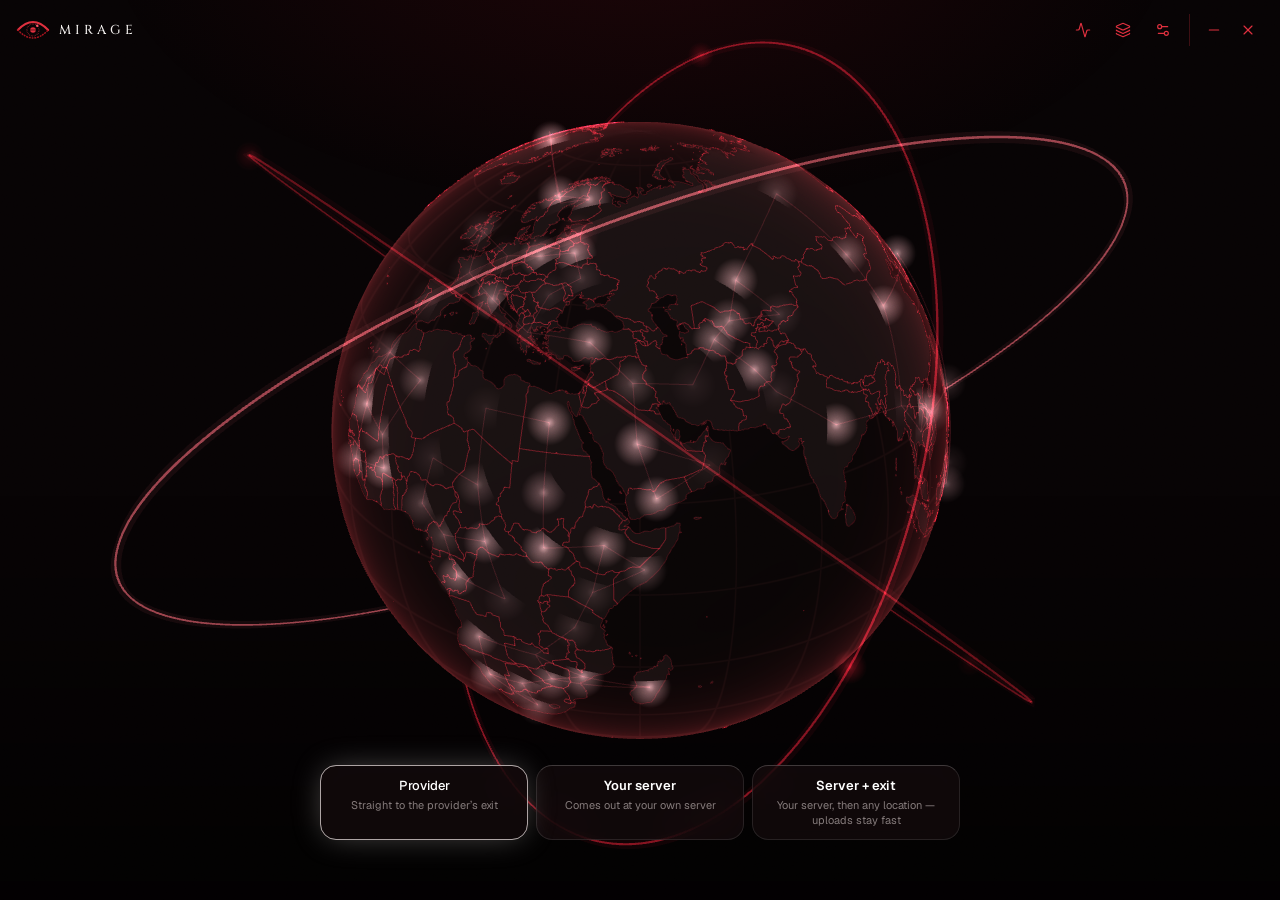
==== app/ui/index.html @ 3b84a016 "Configs: no adapter left behind across handoffs, kill switch let go from its own settings, whole sys" ====
<!doctype html>
<!-- data-boot is taken off once boot() knows whether this copy has seen
     the intro and has anything to connect with. Until then the main screen
     is not drawn: it used to be shown for a moment, Connect button and all,
     and then covered by the welcome - a flash of somewhere you had not got
     to yet. -->
<html lang="en" data-boot="wait">
<head>
<meta charset="utf-8">
<title>Mirage</title>
<link rel="stylesheet" href="app.css">
<link rel="stylesheet" href="midnight.css">
<link rel="stylesheet" href="intro.css">
<link rel="stylesheet" href="configs.css">
<script>
  // First thing on the page. A script error used to leave a window that
  // looked fine and did nothing, with no way to find out why - so errors are
  // collected before anything else can throw, and the automated check reads
  // them back.
  window.__errs = [];
  window.addEventListener('error', (e) => window.__errs.push(
    (e.message || 'error') + ' @ ' + (e.filename || '?') + ':' + (e.lineno || 0)));
  // With the top of the stack. "Cannot set properties of null" names
  // neither the property nor the line, and finding one of those by reading
  // the file took longer than the bug was worth; two frames names it.
  window.addEventListener('unhandledrejection', (e) => window.__errs.push(
    'unhandled rejection: ' + (e.reason && e.reason.message || e.reason)
    + ((e.reason && e.reason.stack || '').split(/\n/).slice(1, 3)
       .map((l) => ' | ' + l.trim()).join(''))));
</script>
</head>
<body>

<!-- Lucide, ISC, vendored. One sprite rather than thirty files: pywebview
     serves this over file://, where an external <use href="other.svg#id"> is
     blocked outright and every extra request is another chance to be the one
     that does not arrive. Licence beside this file. Stroke width, colour and
     size are all CSS's - the symbols carry currentColor and nothing else. -->
<svg xmlns="http://www.w3.org/2000/svg" style="display:none" aria-hidden="true">
  <!-- Mirage's star chart, behind the intro and the welcome: the astrolabe's
       circles, degree ring, tilted ecliptic and a few stars. Drawn once
       here, used by both. Its own colours, not currentColor. -->
  <symbol id="mi-chart" viewBox="-260 -260 520 520">
    <g fill="none" stroke="#A3141F" stroke-width="1" opacity="0.26">
      <circle r="80"/><circle r="122"/><circle r="172" stroke-dasharray="2 6"/><circle r="236"/>
      <circle r="226" stroke-width="7" stroke-dasharray="1 3.73"/>
      <ellipse rx="200" ry="118" transform="rotate(-23)"/>
      <g stroke-width="0.8">
        <line y1="-80" y2="-236"/><line y1="-80" y2="-236" transform="rotate(30)"/>
        <line y1="-80" y2="-236" transform="rotate(60)"/><line y1="-80" y2="-236" transform="rotate(90)"/>
        <line y1="-80" y2="-236" transform="rotate(120)"/><line y1="-80" y2="-236" transform="rotate(150)"/>
        <line y1="-80" y2="-236" transform="rotate(180)"/><line y1="-80" y2="-236" transform="rotate(210)"/>
        <line y1="-80" y2="-236" transform="rotate(240)"/><line y1="-80" y2="-236" transform="rotate(270)"/>
        <line y1="-80" y2="-236" transform="rotate(300)"/><line y1="-80" y2="-236" transform="rotate(330)"/>
      </g>
    </g>
    <polyline points="-150,-90 -95,-130 40,-205 130,-140" fill="none" stroke="#EDE6E3" stroke-width="0.6" opacity="0.18"/>
    <g fill="#EDE6E3" opacity="0.55">
      <circle cx="-150" cy="-90" r="1.6"/><circle cx="-95" cy="-130" r="1.1"/>
      <circle cx="40" cy="-205" r="1.3"/><circle cx="130" cy="-140" r="1.2"/>
      <circle cx="175" cy="60" r="1.4"/><circle cx="-90" cy="160" r="1.1"/>
      <circle cx="-205" cy="30" r="1.2"/><circle cx="95" cy="185" r="1.5"/>
    </g>
  </symbol>
  <!-- a server rack: two units, each with its light -->
  <symbol id="i-server" viewBox="0 0 24 24" fill="none" stroke="currentColor" stroke-width="1.6" stroke-linecap="round" stroke-linejoin="round"><rect x="4" y="4.5" width="16" height="6.5" rx="1.8"/><rect x="4" y="13" width="16" height="6.5" rx="1.8"/><path d="M8 7.75h.01M8 16.25h.01" stroke-width="2.4"/><path d="M12 7.75h4M12 16.25h4"/></symbol>
  <symbol id="i-settings" viewBox="0 0 24 24" fill="none" stroke="currentColor" stroke-width="1.75" stroke-linecap="round" stroke-linejoin="round"><path d="M14 17H5" /> <path d="M19 7h-9" /> <circle cx="17" cy="17" r="3" /> <circle cx="7" cy="7" r="3" /></symbol>
  <symbol id="i-key" viewBox="0 0 24 24" fill="none" stroke="currentColor" stroke-width="1.75" stroke-linecap="round" stroke-linejoin="round"><path d="M2.586 17.414A2 2 0 0 0 2 18.828V21a1 1 0 0 0 1 1h3a1 1 0 0 0 1-1v-1a1 1 0 0 1 1-1h1a1 1 0 0 0 1-1v-1a1 1 0 0 1 1-1h.172a2 2 0 0 0 1.414-.586l.814-.814a6.5 6.5 0 1 0-4-4z" /> <circle cx="16.5" cy="7.5" r=".5" fill="currentColor" /></symbol>
  <symbol id="i-route" viewBox="0 0 24 24" fill="none" stroke="currentColor" stroke-width="1.75" stroke-linecap="round" stroke-linejoin="round"><circle cx="6" cy="19" r="3" /> <path d="M9 19h8.5a3.5 3.5 0 0 0 0-7h-11a3.5 3.5 0 0 1 0-7H15" /> <circle cx="18" cy="5" r="3" /></symbol>
  <symbol id="i-folder" viewBox="0 0 24 24" fill="none" stroke="currentColor" stroke-width="1.75" stroke-linecap="round" stroke-linejoin="round"><path d="m6 14 1.5-2.9A2 2 0 0 1 9.24 10H20a2 2 0 0 1 1.94 2.5l-1.54 6a2 2 0 0 1-1.95 1.5H4a2 2 0 0 1-2-2V5a2 2 0 0 1 2-2h3.9a2 2 0 0 1 1.69.9l.81 1.2a2 2 0 0 0 1.67.9H18a2 2 0 0 1 2 2v2" /></symbol>
  <symbol id="i-gauge" viewBox="0 0 24 24" fill="none" stroke="currentColor" stroke-width="1.75" stroke-linecap="round" stroke-linejoin="round"><path d="m12 14 4-4" /> <path d="M3.34 19a10 10 0 1 1 17.32 0" /></symbol>
  <symbol id="i-alert" viewBox="0 0 24 24" fill="none" stroke="currentColor" stroke-width="1.75" stroke-linecap="round" stroke-linejoin="round"><circle cx="12" cy="12" r="10" /> <path d="M12 8v4" /> <path d="M12 16h.01" /></symbol>
  <symbol id="i-info" viewBox="0 0 24 24" fill="none" stroke="currentColor" stroke-width="1.75" stroke-linecap="round" stroke-linejoin="round"><circle cx="12" cy="12" r="10" /> <path d="M12 16v-4" /> <path d="M12 8h.01" /></symbol>
  <symbol id="i-eye" viewBox="0 0 24 24" fill="none" stroke="currentColor" stroke-width="1.75" stroke-linecap="round" stroke-linejoin="round"><path d="M2.062 12.348a1 1 0 0 1 0-.696 10.75 10.75 0 0 1 19.876 0 1 1 0 0 1 0 .696 10.75 10.75 0 0 1-19.876 0" /> <circle cx="12" cy="12" r="3" /></symbol>
  <symbol id="i-eye-off" viewBox="0 0 24 24" fill="none" stroke="currentColor" stroke-width="1.75" stroke-linecap="round" stroke-linejoin="round"><path d="M10.733 5.076a10.744 10.744 0 0 1 11.205 6.575 1 1 0 0 1 0 .696 10.747 10.747 0 0 1-1.444 2.49" /> <path d="M14.084 14.158a3 3 0 0 1-4.242-4.242" /> <path d="M17.479 17.499a10.75 10.75 0 0 1-15.417-5.151 1 1 0 0 1 0-.696 10.75 10.75 0 0 1 4.446-5.143" /> <path d="m2 2 20 20" /></symbol>
  <symbol id="i-search" viewBox="0 0 24 24" fill="none" stroke="currentColor" stroke-width="1.75" stroke-linecap="round" stroke-linejoin="round"><path d="m21 21-4.34-4.34" /> <circle cx="11" cy="11" r="8" /></symbol>
  <symbol id="i-tower" viewBox="0 0 24 24" fill="none" stroke="currentColor" stroke-width="1.75" stroke-linecap="round" stroke-linejoin="round"><path d="M4.9 16.1C1 12.2 1 5.8 4.9 1.9" /> <path d="M7.8 4.7a6.14 6.14 0 0 0-.8 7.5" /> <circle cx="12" cy="9" r="2" /> <path d="M16.2 4.8c2 2 2.26 5.11.8 7.47" /> <path d="M19.1 1.9a9.96 9.96 0 0 1 0 14.1" /> <path d="M9.5 18h5" /> <path d="m8 22 4-11 4 11" /></symbol>
  <symbol id="i-check" viewBox="0 0 24 24" fill="none" stroke="currentColor" stroke-width="1.75" stroke-linecap="round" stroke-linejoin="round"><path d="M20 6 9 17l-5-5" /></symbol>
  <symbol id="i-plus" viewBox="0 0 24 24" fill="none" stroke="currentColor" stroke-width="1.75" stroke-linecap="round" stroke-linejoin="round"><path d="M5 12h14" /> <path d="M12 5v14" /></symbol>
  <symbol id="i-minus" viewBox="0 0 24 24" fill="none" stroke="currentColor" stroke-width="1.75" stroke-linecap="round" stroke-linejoin="round"><path d="M5 12h14" /></symbol>
  <symbol id="i-x" viewBox="0 0 24 24" fill="none" stroke="currentColor" stroke-width="1.75" stroke-linecap="round" stroke-linejoin="round"><path d="M18 6 6 18" /> <path d="m6 6 12 12" /></symbol>
  <symbol id="i-chev-down" viewBox="0 0 24 24" fill="none" stroke="currentColor" stroke-width="1.75" stroke-linecap="round" stroke-linejoin="round"><path d="m6 9 6 6 6-6" /></symbol>
  <!-- Midnight (Lucide, same licence): the power mark, the shields, the two arrows of the tip. -->
  <symbol id="i-power" viewBox="0 0 24 24" fill="none" stroke="currentColor" stroke-width="2.25" stroke-linecap="round" stroke-linejoin="round"><path d="M12 2v10"/><path d="M18.4 6.6a9 9 0 1 1-12.77.04"/></symbol>
  <symbol id="i-shield-ok" viewBox="0 0 24 24" fill="none" stroke="currentColor" stroke-width="1.75" stroke-linecap="round" stroke-linejoin="round"><path d="M20 13c0 5-3.5 7.5-7.66 8.95a1 1 0 0 1-.67-.01C7.5 20.5 4 18 4 13V6a1 1 0 0 1 1-1c2 0 4.5-1.2 6.24-2.72a1.17 1.17 0 0 1 1.52 0C14.51 3.81 17 5 19 5a1 1 0 0 1 1 1z"/><path d="m9 12 2 2 4-4"/></symbol>
  <symbol id="i-shield-no" viewBox="0 0 24 24" fill="none" stroke="currentColor" stroke-width="1.75" stroke-linecap="round" stroke-linejoin="round"><path d="M20 13c0 5-3.5 7.5-7.66 8.95a1 1 0 0 1-.67-.01C7.5 20.5 4 18 4 13V6a1 1 0 0 1 1-1c2 0 4.5-1.2 6.24-2.72a1.17 1.17 0 0 1 1.52 0C14.51 3.81 17 5 19 5a1 1 0 0 1 1 1z"/><path d="M12 8v4"/><path d="M12 16h.01"/></symbol>
  <symbol id="i-up" viewBox="0 0 24 24" fill="none" stroke="currentColor" stroke-width="1.75" stroke-linecap="round" stroke-linejoin="round"><path d="M7 7h10v10"/><path d="M7 17 17 7"/></symbol>
  <symbol id="i-down" viewBox="0 0 24 24" fill="none" stroke="currentColor" stroke-width="1.75" stroke-linecap="round" stroke-linejoin="round"><path d="M17 7 7 17"/><path d="M17 17H7V7"/></symbol>
  <symbol id="i-chev-right" viewBox="0 0 24 24" fill="none" stroke="currentColor" stroke-width="1.75" stroke-linecap="round" stroke-linejoin="round"><path d="m9 6 6 6-6 6"/></symbol>
  <symbol id="i-globe" viewBox="0 0 24 24" fill="none" stroke="currentColor" stroke-width="1.75" stroke-linecap="round" stroke-linejoin="round"><circle cx="12" cy="12" r="10" /> <path d="M12 2a14.5 14.5 0 0 0 0 20 14.5 14.5 0 0 0 0-20" /> <path d="M2 12h20" /></symbol>
  <symbol id="i-building" viewBox="0 0 24 24" fill="none" stroke="currentColor" stroke-width="1.75" stroke-linecap="round" stroke-linejoin="round"><path d="M10 12h4" /> <path d="M10 8h4" /> <path d="M14 21v-3a2 2 0 0 0-4 0v3" /> <path d="M6 10H4a2 2 0 0 0-2 2v7a2 2 0 0 0 2 2h16a2 2 0 0 0 2-2V9a2 2 0 0 0-2-2h-2" /> <path d="M6 21V5a2 2 0 0 1 2-2h8a2 2 0 0 1 2 2v16" /></symbol>
  <symbol id="i-pin" viewBox="0 0 24 24" fill="none" stroke="currentColor" stroke-width="1.75" stroke-linecap="round" stroke-linejoin="round"><path d="M12 17v5" /> <path d="M9 10.76a2 2 0 0 1-1.11 1.79l-1.78.9A2 2 0 0 0 5 15.24V16a1 1 0 0 0 1 1h12a1 1 0 0 0 1-1v-.76a2 2 0 0 0-1.11-1.79l-1.78-.9A2 2 0 0 1 15 10.76V7a1 1 0 0 1 1-1 2 2 0 0 0 0-4H8a2 2 0 0 0 0 4 1 1 0 0 1 1 1z" /></symbol>
  <symbol id="i-socket" viewBox="0 0 24 24" fill="none" stroke="currentColor" stroke-width="1.75" stroke-linecap="round" stroke-linejoin="round"><path d="M10 8v1" /> <path d="M14 8v1" /> <path d="M18 8v1" /> <path d="M6 8v1" /> <path d="M19 17a2 2 0 0 0-1.765 1.059l-.47.882A2 2 0 0 1 15 20H9a2 2 0 0 1-1.765-1.059l-.47-.882A2 2 0 0 0 5 17H4a2 2 0 0 1-2-2V6a2 2 0 0 1 2-2h16a2 2 0 0 1 2 2v9a2 2 0 0 1-2 2z" /></symbol>
  <symbol id="i-activity" viewBox="0 0 24 24" fill="none" stroke="currentColor" stroke-width="1.75" stroke-linecap="round" stroke-linejoin="round"><path d="M22 12h-2.48a2 2 0 0 0-1.93 1.46l-2.35 8.36a.25.25 0 0 1-.48 0L9.24 2.18a.25.25 0 0 0-.48 0l-2.35 8.36A2 2 0 0 1 4.49 12H2" /></symbol>
  <!-- The two marks, drawn at a size you can recognise them at rather than
       spelled out beside a tick box. Surfshark's is the CC0 outline from
       simple-icons; Windscribe's is the badge off their own site, with its
       three fills turned into currentColor at the opacities they were drawn
       with - so the mark keeps its two tones and still takes the colour of
       the card it is in. -->
  <symbol id="i-ss" viewBox="0 0 24 24"><path fill="currentColor" d="M11.47 0C7.815.2 6.3 2.293 5.872 3.43c-1.615 4.866-3.127 14.325-3.33 15.662-.201 1.31-.228 2.119-.228 2.119 0 .328.026.705.102 1.059.454 1.286 1.792 2.37 4.768 1.287a192.353 192.353 0 0 0 9.533-4.44c1.387-.807 3.227-2.32 4.236-4.312.404-.807.682-1.716.733-2.65v-.452c-.026-2.295-.052-4.692-.204-7.013 0 0-.125-1.488-.2-2.017-.076-.53-.177-.733-.177-.733C20.626.906 19.693.38 18.71.126 18.23.026 17.7.024 17.095 0Zm4.692 4.44h.252c.277 0 .48.2.48.452V6.53c0 .252-.203.455-.48.455h-.252c-1.589 0-2.875 1.26-2.875 2.8v2.498c0 2.976-2.472 5.37-5.498 5.37h-.254c-.277 0-.478-.2-.478-.452v-1.64c0-.253.226-.454.478-.454h.254c1.589 0 2.875-1.262 2.875-2.8V9.81c0-2.977 2.472-5.373 5.498-5.373z"/></symbol>
  <symbol id="i-ws" viewBox="0 0 40 40"><path fill="currentColor" fill-opacity="0.4" fill-rule="evenodd" clip-rule="evenodd" d="M5 20L9.58333 9.58333L20 5L30.4167 9.58333L35 20H30V11.6667H25.8333L23.3333 14.1667V20H16.6667V14.1667L14.1667 11.6667H10V20H5Z"/><path fill="currentColor" fill-rule="evenodd" clip-rule="evenodd" d="M10 11.6666V29.1666H14.5833L20 23.3333L25.4167 29.1666H30V11.6666H25.8333V24.1666L20 17.9166L14.1667 24.1666V11.6666H10Z"/><path fill="currentColor" fill-rule="evenodd" clip-rule="evenodd" d="M32.0833 7.91677L20 2.91677L7.91666 7.91677L2.91666 20.0001L7.91666 32.0834L20 37.0834L32.0833 32.0834L37.0833 20.0001L32.0833 7.91677ZM34.1667 34.1667L20 40L5.83333 34.1667L0 20L5.83333 5.83333L20 0L34.1667 5.83333L40 20L34.1667 34.1667Z"/></symbol>
  <symbol id="i-refresh" viewBox="0 0 24 24" fill="none" stroke="currentColor" stroke-width="1.75" stroke-linecap="round" stroke-linejoin="round"><path d="M3 12a9 9 0 0 1 9-9 9.75 9.75 0 0 1 6.74 2.74L21 8" /> <path d="M21 3v5h-5" /> <path d="M21 12a9 9 0 0 1-9 9 9.75 9.75 0 0 1-6.74-2.74L3 16" /> <path d="M8 16H3v5" /></symbol>
  <symbol id="i-bolt" viewBox="0 0 24 24" fill="none" stroke="currentColor" stroke-width="1.75" stroke-linecap="round" stroke-linejoin="round"><path d="M4 14a1 1 0 0 1-.78-1.63l9.9-10.2a.5.5 0 0 1 .86.46l-1.92 6.02A1 1 0 0 0 13 10h7a1 1 0 0 1 .78 1.63l-9.9 10.2a.5.5 0 0 1-.86-.46l1.92-6.02A1 1 0 0 0 11 14z" /></symbol>
  <!-- Filled by CSS rather than by a second symbol: a favourite is the same
       star with paint in it, and two glyphs of two widths in one slot moved
       the control sideways every time it was pressed. No fill="none"
       here, deliberately - a presentation attribute on the symbol wins over
       anything the page inherits into it, so the star could never be filled
       from outside. The default lives in .star__ico instead. -->
  <symbol id="i-star" viewBox="0 0 24 24" stroke="currentColor" stroke-width="1.75" stroke-linecap="round" stroke-linejoin="round"><path d="M11.525 2.295a.53.53 0 0 1 .95 0l2.31 4.679a2.123 2.123 0 0 0 1.595 1.16l5.166.756a.53.53 0 0 1 .294.904l-3.736 3.638a2.123 2.123 0 0 0-.611 1.878l.882 5.14a.53.53 0 0 1-.771.56l-4.618-2.428a2.122 2.122 0 0 0-1.973 0L6.396 21.01a.53.53 0 0 1-.77-.56l.881-5.139a2.122 2.122 0 0 0-.611-1.879L2.16 9.795a.53.53 0 0 1 .294-.906l5.165-.755a2.122 2.122 0 0 0 1.597-1.16z" /></symbol>
  <symbol id="i-arrow" viewBox="0 0 12 12" fill="none" stroke="currentColor" stroke-width="0.875" stroke-linecap="round" stroke-linejoin="round"><path d="M6 1.8v8.4" /> <path d="M2.6 6.8 6 10.2l3.4-3.4" /></symbol>
  <symbol id="i-az" viewBox="0 0 24 24" fill="none" stroke="currentColor" stroke-width="1.75" stroke-linecap="round" stroke-linejoin="round"><path d="m3 16 4 4 4-4" /> <path d="M7 4v16" /> <path d="M15 4h5l-5 6h5" /> <path d="M15 20v-3.5a2.5 2.5 0 0 1 5 0V20" /> <path d="M20 18h-5" /></symbol>
  <!-- A box with a lid, not a bin. What the button does is put an exit on a
       shelf it can be taken off again; a bin would promise something the
       code deliberately does not do. -->
  <symbol id="i-archive" viewBox="0 0 24 24" fill="none" stroke="currentColor" stroke-width="1.75" stroke-linecap="round" stroke-linejoin="round"><rect width="20" height="5" x="2" y="3" rx="1" /> <path d="M4 8v11a2 2 0 0 0 2 2h12a2 2 0 0 0 2-2V8" /> <path d="M10 12h4" /></symbol>
  <!-- One road becoming two, for the split tunnel. Lucide's, like the rest. -->
  <symbol id="i-split" viewBox="0 0 24 24" fill="none" stroke="currentColor" stroke-width="1.75" stroke-linecap="round" stroke-linejoin="round"><path d="M16 3h5v5" /> <path d="M8 3H3v5" /> <path d="M12 22v-8.3a4 4 0 0 0-1.172-2.872L3 3" /> <path d="m15 9 6-6" /></symbol>
  <symbol id="i-layers" viewBox="0 0 24 24" fill="none" stroke="currentColor" stroke-width="1.75" stroke-linecap="round" stroke-linejoin="round"><path d="M12.83 2.18a2 2 0 0 0-1.66 0L2.6 6.08a1 1 0 0 0 0 1.83l8.58 3.91a2 2 0 0 0 1.66 0l8.58-3.9a1 1 0 0 0 0-1.83z" /> <path d="M2 12a1 1 0 0 0 .58.91l8.6 3.91a2 2 0 0 0 1.65 0l8.58-3.9A1 1 0 0 0 22 12" /> <path d="M2 17a1 1 0 0 0 .58.91l8.6 3.91a2 2 0 0 0 1.65 0l8.58-3.9A1 1 0 0 0 22 17" /></symbol>
  <symbol id="i-phone" viewBox="0 0 24 24" fill="none" stroke="currentColor" stroke-width="1.75" stroke-linecap="round" stroke-linejoin="round"><rect width="14" height="20" x="5" y="2" rx="2" ry="2" /> <path d="M12 18h.01" /></symbol>
  <symbol id="i-copy" viewBox="0 0 24 24" fill="none" stroke="currentColor" stroke-width="1.75" stroke-linecap="round" stroke-linejoin="round"><rect width="14" height="14" x="8" y="8" rx="2" ry="2" /> <path d="M4 16c-1.1 0-2-.9-2-2V4c0-1.1.9-2 2-2h10c1.1 0 2 .9 2 2" /></symbol>
</svg>

<!-- The connected country's flag, dim, behind the home screen. app.js puts a
     layer in here on connect and takes it out on disconnect. -->
<div class="backdrop" id="backdrop" aria-hidden="true"></div>

<!-- The world: your country from straight above, filled with its flag; on
     connect the camera pulls out to the planet, follows the signal over it
     and comes down onto the country the traffic leaves from (atlas.js). -->

<canvas class="atlas" id="atlasCanvas" aria-hidden="true"></canvas>

<main class="app">

  <!-- The title bar as well as the header: there is no Windows frame. The
       name and the empty middle move the window when dragged (drag-zone);
       the buttons never do. -->
  <header class="bar">
    <span class="bar__mark drag-zone">
      <!-- The mark, the same drawing as the app icon (make_icon.py) and the
           Android app's: a disc, its ring open across the upper right, and
           the bead that has left through the opening. Inline, so it takes
           the theme's colours. -->
      <!-- Mirage's mark, the astrolabe eye (preview/logo/mirage-eye.svg). -->
      <svg class="bar__logo bar__logo--eye" viewBox="18 30 84 60" aria-hidden="true">
        <path d="M22 60 Q60 20 98 60" fill="none" stroke="#E0303F" stroke-width="5" stroke-linecap="round"/>
        <path d="M22 60 Q60 100 98 60" fill="none" stroke="#A3141F" stroke-width="4" stroke-linecap="round" stroke-dasharray="1.5 5.5"/>
        <circle cx="60" cy="60" r="15" fill="none" stroke="#E0303F" stroke-width="3.4" stroke-dasharray="0.9 3.03"/>
        <circle cx="60" cy="60" r="7" fill="#E0303F"/>
        <rect x="44" y="59.3" width="32" height="1.4" fill="#070304"/>
        <circle cx="70.6" cy="49.4" r="3" fill="#FF5A6C"/>
      </svg>
      <span class="bar__name">Mirage</span>
    </span>
    <span class="bar__drag drag-zone" aria-hidden="true"></span>
    <span class="bar__tools">
      <!-- Two sliders, not a cog. The hand-drawn one here was a circle with
           rays coming off it, which at 15px is a sun - and a sun in the
           corner of an app reads as a theme switch, which this is not. -->
      <!-- A pulse rather than a scroll or a stack of lines. What is behind
           it is not a file of past events, it is what is going on right now,
           and the icon should say which of those two it is before it is
           pressed. The dot appears while something is actually moving. -->
      <button class="icon icon--log" id="logOpen" type="button"
              data-live="false" aria-label="What is using the connection">
        <svg class="ico" aria-hidden="true"><use href="#i-activity"/></svg>
      </button>
      <!-- Only there when there is something to say. The sweep used to take
           these out on its own and never mention it; the button is what that
           became, and on a copy where every exit answers it is nothing at
           all rather than a control that does nothing. The number is the
           point of it - "twenty of these stopped answering" is the whole
           message, and the sheet behind it is where it gets explained. -->
      <button class="icon icon--dead" id="dropOpen" type="button" hidden
              data-n="0" aria-label="Exits that stopped answering">
        <svg class="ico" aria-hidden="true"><use href="#i-archive"/></svg>
      </button>
      <!-- Configs: servers bought or given from anywhere (vless://, vmess://,
           trojan://, ss://, hysteria2://, tuic://, subscriptions). A section
           of its own, with nothing to do with the provider accounts. -->
      <button class="icon" id="configsOpen" type="button" aria-label="Configs"
              aria-haspopup="dialog" title="Configs">
        <svg class="ico" aria-hidden="true"><use href="#i-layers"/></svg>
      </button>
      <button class="icon" id="settings" type="button" aria-label="Settings">
        <svg class="ico" aria-hidden="true"><use href="#i-settings"/></svg>
      </button>
      <span class="bar__win">
        <button class="icon icon--win" id="winMin" type="button" aria-label="Minimise window">
          <svg class="ico" aria-hidden="true"><use href="#i-minus"/></svg>
        </button>
        <button class="icon icon--win icon--shut" id="winClose" type="button" aria-label="Close window">
          <svg class="ico" aria-hidden="true"><use href="#i-x"/></svg>
        </button>
      </span>
    </span>
  </header>

  <!-- Home. The status block is left-aligned: the status word, where the exit
       is, how long it has been up. The map is the hero: your country,
       or the one the traffic leaves from, seen from above. The flux strip under the status block
       is the live throughput sparkline. -->
  <section class="hero" id="hero" data-state="off" aria-label="Connection">
    <!-- Midnight: the column down the middle - how long the tunnel has been
         up, big; the shield line; the power disc in its rings (the one
         action: it presses #act); the state word and the address under it.
         midnight.js keeps the big clock, the shield and the disc in step
         with what app.js writes into the elements it always has. -->
    <div class="head">
      <p class="bigclock mono" id="bigClock" aria-hidden="true">00:00:00</p>
      <p class="secure" id="secure">
        <svg class="ico secure__ico" aria-hidden="true"><use href="#i-shield-no"/></svg>
        <span id="secureWord">Not protected</span>
      </p>
      <button class="power" id="power" type="button" aria-label="Connect" data-mode="off">
        <span class="power__ring power__ring--a" aria-hidden="true"></span>
        <span class="power__ring power__ring--b" aria-hidden="true"></span>
        <span class="power__wave" aria-hidden="true"><i></i><i></i><i></i></span>
        <span class="power__arc" aria-hidden="true"></span>
        <!-- Mirage: the astrolabe's ring of degrees round the disc, with its
             bead. The whole ring turns as one layer (midnight.js): slowly at
             rest, fast while connecting; the bead goes white once it moves. -->
        <svg class="power__astro" viewBox="-60 -60 120 120" aria-hidden="true">
          <circle class="power__deg" r="41"/>
          <circle class="power__bead" cx="29" cy="-29" r="3.2"/>
        </svg>
        <span class="power__disc" aria-hidden="true"><svg class="ico power__ico"><use href="#i-power"/></svg></span>
      </button>
      <!-- The live dot: there only while the route is up, its halo ring
           pulsing (app.js, a GSAP loop that stops under reduced motion). -->
      <div class="status-line">
        <span class="live" id="liveDot" aria-hidden="true"><i class="live__halo"></i></span>
        <p class="status" id="status" role="status" data-state="off">Disconnected</p>
      </div>
      <p class="status__host mono" id="statusHost">&nbsp;</p>
      <p class="status__where" id="statusWhere">&nbsp;</p>
      <p class="clock mono" id="statusClock"></p>
      <button class="icon head__more" id="more" type="button" hidden
              aria-label="Connection details" aria-expanded="false">
        <svg class="ico" aria-hidden="true"><use href="#i-chev-down"/></svg>
      </button>
    </div>

    <!-- The middle band. Left: the live throughput sparkline, under the
         status block. The rest is the map's click area: press it to connect
         or disconnect, hold it to reconnect. -->
    <div class="mid">
      <span class="globe-hit" id="globeHit" role="button" tabindex="0" aria-label="Connect"></span>
        <div class="flux" id="flux" data-live="false">
          <canvas class="flux__wave" id="fluxWave" aria-hidden="true"></canvas>
          <p class="flux__leg flux__leg--down">
            <svg class="flux__arw" aria-hidden="true"><use href="#i-arrow"/></svg>
            <span class="sr">Downloaded</span>
            <b class="flux__sum mono" id="fluxDownSum">0 B</b>
            <span class="flux__rate mono" id="fluxDownRate">idle</span>
          </p>
          <p class="flux__leg flux__leg--up">
            <span class="flux__rate mono" id="fluxUpRate">idle</span>
            <span class="sr">Uploaded</span>
            <b class="flux__sum mono" id="fluxUpSum">0 B</b>
            <svg class="flux__arw" aria-hidden="true"><use href="#i-arrow"/></svg>
          </p>
        </div>
        <!-- Once connected and landed: a pin on the country and a glass card
             beside it - flag and name, the address, up and down (midnight.js). -->
        <span class="pin" id="pin" aria-hidden="true"></span>
        <div class="tip" id="tip" aria-hidden="true">
          <p class="tip__name"><span class="tip__flag" id="tipFlag"></span><span id="tipName"></span></p>
          <p class="tip__ip mono"><svg class="ico" aria-hidden="true"><use href="#i-globe"/></svg><span id="tipIp"></span></p>
          <p class="tip__rates mono"><svg class="ico" aria-hidden="true"><use href="#i-up"/></svg><span id="tipUp">idle</span>
            <svg class="ico" aria-hidden="true"><use href="#i-down"/></svg><span id="tipDown">idle</span></p>
        </div>
    </div>

    <div class="hero__foot">
      <!-- The server card, the reference's foot: the round flag, the place,
           a line under it, the chevron. It is the way into the list. -->
      <button class="where" id="pick" type="button" data-any="1">
        <span class="where__flag" id="pickFlag" aria-hidden="true"><svg class="ico where__globe" aria-hidden="true"><use href="#i-globe"/></svg></span>
        <span class="where__text">
          <span class="where__label" id="pickLabel">Any country</span>
          <span class="where__sub mono" id="pickSub">&nbsp;</span>
        </span>
        <svg class="ico where__chev" aria-hidden="true"><use href="#i-chev-right"/></svg>
      </button>
      <div class="details" id="details" hidden>
        <dl class="details__grid">
          <dt>In</dt><dd class="mono" id="detIn">—</dd>
          <dt>Out</dt><dd class="mono" id="detOut">—</dd>
          <dt>Via</dt><dd id="detVia">—</dd>
        </dl>
      </div>

      <!-- The two addresses. The whole product is the difference between
           them, so showing one without the other asks the user to remember
           what their own IP was. -->
      <dl class="ips" id="swap" data-state="off">
        <div class="ips__row">
          <dt>Your address</dt>
          <dd><span class="ips__ip mono" id="realIp" title="Click to copy">…</span><span class="ips__place"><span class="ips__flag" id="realFlag" aria-hidden="true"></span><span id="realPlace">checking…</span></span></dd>
        </div>
        <div class="ips__row ips__row--exit">
          <dt>Seen as</dt>
          <dd><span class="ips__ip mono" id="exitIp" title="Click to copy">—</span><span class="ips__place"><span class="ips__flag" id="exitFlag" aria-hidden="true"></span><span id="exitPlace">not connected</span></span></dd>
        </div>
      </dl>
    </div>
  </section>

  <section class="card" id="card" data-state="off">
      <div class="way" id="wayWrap" data-way="surfshark">
        <div class="way__row">
          <div class="dd dd--seg" id="way" data-way="surfshark" data-open="0">
            <button class="dd__field" id="wayField" type="button"
                    aria-haspopup="listbox" aria-expanded="false"
                    aria-controls="wayList" aria-labelledby="wayCap wayValue">
              <span class="dd__cap" id="wayCap">Way out</span>
              <span class="dd__value" id="wayValue">Provider</span>
              <svg class="ico dd__chev" aria-hidden="true"><use href="#i-chev-down"/></svg>
            </button>
            <ul class="dd__list" id="wayList" role="listbox"
                aria-labelledby="wayCap" hidden>
              <!-- The one glow, shared: it slides to the chosen row (app.js). -->
              <li class="dd__glow" role="presentation" aria-hidden="true"></li>
              <li class="dd__opt" role="option" data-way="surfshark"
                  aria-selected="true" tabindex="-1">
                <span class="dd__name">Provider</span>
                <span class="dd__hint">Straight to the provider’s exit</span>
                <svg class="ico dd__check" aria-hidden="true"><use href="#i-check"/></svg>
              </li>
              <li class="dd__opt" role="option" data-way="single"
                  aria-selected="false" tabindex="-1">
                <span class="dd__name">Your server</span>
                <span class="dd__hint">Comes out at your own server</span>
                <svg class="ico dd__check" aria-hidden="true"><use href="#i-check"/></svg>
              </li>
              <li class="dd__opt" role="option" data-way="multi"
                  aria-selected="false" tabindex="-1">
                <span class="dd__name">Server + exit</span>
                <span class="dd__hint">Your server, then any location — uploads stay fast</span>
                <svg class="ico dd__check" aria-hidden="true"><use href="#i-check"/></svg>
              </li>
            </ul>
          </div>
          <button class="info info--right" id="wayInfo" type="button"
                  aria-label="What this way out is">
            <svg class="ico" aria-hidden="true"><use href="#i-info"/></svg>
            <span class="info__bubble" role="tooltip" id="wayWhy"></span>
          </button>
        </div>
        <p class="note way__note" id="wayNote"></p>
      </div>

    <button class="go" id="act" type="button" data-mode="off">
      <span class="go__word" data-for="off">Connect</span>
      <span class="go__word" data-for="busy">Cancel</span>
      <span class="go__word" data-for="on">Disconnect</span>
    </button>

    <div class="progress" id="progress" aria-hidden="true"></div>
  </section>

  <p class="hint" id="hint"></p>
  <!-- The kill switch at work: the connection dropped (or a switch found
       nothing) and Windows is held on Mirage, so nothing goes out on the bare
       line. Connect reconnects; this is the other way out. -->
  <div class="blocked" id="blocked" role="status" hidden>
    <button class="btn btn--quiet btn--auto" id="unblock" type="button">Disconnect and restore internet</button>
  </div>
</main>

<dialog class="sheet" id="picker">
  <header class="sheet__top">
    <span class="sheet__heading">
      <span class="sheet__title">Server</span>
    </span>
    <!-- The way back to "no preference", now that the list has no row for it.
         Only there while something is picked. -->
    <button class="textbtn" id="pickAny" type="button" hidden>Any country</button>
    <button class="icon" id="pickerClose" type="button" aria-label="Close">
      <svg class="ico" aria-hidden="true"><use href="#i-x"/></svg>
    </button>
  </header>
  <div class="find" id="searchMain">
    <svg class="ico find__lens" aria-hidden="true"><use href="#i-search"/></svg>
    <input class="find__in" id="search" type="text" placeholder="Search a country or city"
           autocomplete="off" spellcheck="false" aria-label="Search a country or city">
    <kbd class="find__key" aria-hidden="true">/</kbd>
  </div>
  <div class="reach" id="reach">
    <div class="pair pair--sort" id="sortBy" role="tablist">
      <button class="pair__opt" type="button" data-sort="windscribe" role="tab"
              aria-selected="true" aria-label="Windscribe’s order" title="Windscribe’s order">
        <svg class="ico" aria-hidden="true"><use href="#i-globe"/></svg><span>Order</span>
      </button>
      <button class="pair__opt" type="button" data-sort="ping" role="tab"
              aria-selected="false" aria-label="Fastest first" title="Fastest first">
        <svg class="ico" aria-hidden="true"><use href="#i-gauge"/></svg><span>Ping</span>
      </button>
      <button class="pair__opt" type="button" data-sort="load" role="tab"
              aria-selected="false" aria-label="Emptiest first" title="Emptiest first">
        <svg class="ico" aria-hidden="true"><use href="#i-layers"/></svg><span>Load</span>
      </button>
      <button class="pair__opt" type="button" data-sort="name" role="tab"
              aria-selected="false" aria-label="By name" title="By name">
        <svg class="ico" aria-hidden="true"><use href="#i-az"/></svg><span>A–Z</span>
      </button>
      <i class="pair__slide" aria-hidden="true"></i>
    </div>
    <button class="listhead listhead--pick" id="sourcePick" type="button"
            aria-haspopup="dialog">
      <span id="sourceName">All locations</span>
      <svg class="listhead__chev ico ico--sm" aria-hidden="true"><use href="#i-chev-down"/></svg>
    </button>

    <i class="reach__bar" id="reachBar" aria-hidden="true"></i>
  </div>
  <div class="reach__line">
    <p class="note reach__said" id="reachSaid"></p>
  </div>
  <div class="sheet__list" id="list"></div>
</dialog>

<!-- Configs: an app of its own inside Mirage. Its own header with the way
     back (the Mirage | Configs switch), its own Connect, its own settings
     (#cfgPrefs). What is added, by hand or from a subscription, sits under
     the Connect, and picking a row picks it - or moves a live connection to
     it. Everything in it is drawn by configs.js from configs(list); the way
     in and out is configs-shell.js. -->
<dialog class="sheet sheet--configs cfgapp" id="configsDlg" aria-labelledby="cfgTitle">
  <header class="cfgtop">
    <span class="cfgtop__mark drag-zone">
      <svg class="bar__logo bar__logo--eye" viewBox="18 30 84 60" aria-hidden="true">
        <path d="M22 60 Q60 20 98 60" fill="none" stroke="#E0303F" stroke-width="5" stroke-linecap="round"/>
        <path d="M22 60 Q60 100 98 60" fill="none" stroke="#A3141F" stroke-width="4" stroke-linecap="round" stroke-dasharray="1.5 5.5"/>
        <circle cx="60" cy="60" r="15" fill="none" stroke="#E0303F" stroke-width="3.4" stroke-dasharray="0.9 3.03"/>
        <circle cx="60" cy="60" r="7" fill="#E0303F"/>
        <rect x="44" y="59.3" width="32" height="1.4" fill="#070304"/>
        <circle cx="70.6" cy="49.4" r="3" fill="#FF5A6C"/>
      </svg>
      <span class="sr" id="cfgTitle">Configs</span>
    </span>
    <!-- The way back, and where you are: two sections of one app. -->
    <div class="cfgswitch" role="tablist" aria-label="Section">
      <button class="cfgswitch__opt" id="cfgToMain" type="button" role="tab"
              aria-selected="false">Mirage</button>
      <button class="cfgswitch__opt" type="button" role="tab" aria-selected="true"
              tabindex="-1">Configs</button>
    </div>
    <button class="icon" id="cfgPrefsOpen" type="button" aria-label="Configs settings"
            aria-haspopup="dialog" title="Configs settings">
      <svg class="ico" aria-hidden="true"><use href="#i-settings"/></svg>
    </button>
  </header>

  <!-- Its own home: the state, the one picked, and its own Connect. -->
  <section class="cfghero" id="cfgHero" data-state="off" aria-label="Configs connection">
    <div class="cfghero__top">
      <p class="cfghero__state" id="cfgState" role="status">Disconnected</p>
      <p class="cfghero__clock mono" id="cfgClock"></p>
    </div>
    <div class="cfghero__pick">
      <span class="cfg__flag cfghero__flag" id="cfgNowFlag" aria-hidden="true"></span>
      <span class="cfghero__text">
        <span class="cfghero__name" id="cfgNowName" dir="auto">No config picked</span>
        <span class="cfghero__sub mono" id="cfgNowSub">Pick one below</span>
      </span>
    </div>
    <!-- The whole system through the config (the adapter), or only what
         follows Windows' proxy setting. The same as Settings > Connection,
         here because it is the one people change. -->
    <label class="cfghero__tun">
      <span class="cfghero__tuntext"><b>Whole system (TUN)</b>
        <i id="cfgTunWhy">Every program, not only the ones that follow the proxy setting</i></span>
      <button class="toggle" id="cfgTun" type="button" role="switch" aria-checked="false"
              aria-label="Whole system (TUN)"><span></span></button>
    </label>
    <button class="go cfghero__go" id="cfgGo" type="button" data-mode="off" disabled>
      <span class="go__word" data-for="off">Connect</span>
      <span class="go__word" data-for="busy">Cancel</span>
      <span class="go__word" data-for="on">Disconnect</span>
    </button>
    <p class="note cfghero__note" id="cfgNote"></p>
  </section>

  <div class="cfgbar">
    <button class="btn btn--quiet btn--auto cfgbar__lead" id="cfgPaste" type="button"
            title="Add the vless:// vmess:// trojan:// ss:// hysteria2:// tuic:// links on the clipboard">
      <svg class="ico" aria-hidden="true"><use href="#i-plus"/></svg><span>Paste links</span>
    </button>
    <button class="btn btn--quiet btn--auto" id="cfgSubShow" type="button" aria-expanded="false">
      <svg class="ico" aria-hidden="true"><use href="#i-refresh"/></svg><span>Subscription</span>
    </button>
    <button class="btn btn--quiet btn--auto" id="cfgTest" type="button">
      <svg class="ico" aria-hidden="true"><use href="#i-gauge"/></svg><span id="cfgTestLabel">Test all</span>
    </button>
  </div>

  <form class="cfgform" id="cfgSubForm" hidden autocomplete="off">
    <label class="field">
      <span class="field__cap">Subscription address</span>
      <input class="field__in mono" id="cfgSubUrl" type="url" spellcheck="false"
             placeholder="https://…" aria-describedby="cfgSubWhy">
    </label>
    <p class="note" id="cfgSubWhy">Fetched only when you add it or press
      update, and through the connection when one is up.</p>
    <div class="cfgform__acts">
      <button class="btn btn--quiet btn--auto" id="cfgSubAdd" type="submit">Add and fetch</button>
    </div>
  </form>

  <form class="cfgform" id="cfgPasteForm" hidden autocomplete="off">
    <label class="field">
      <span class="field__cap">Links</span>
      <textarea class="field__in mono cfgform__links" id="cfgPasteText" rows="4"
                spellcheck="false" placeholder="vless://…  one or many, or a base64 list"></textarea>
    </label>
    <div class="cfgform__acts">
      <button class="btn btn--quiet btn--auto" id="cfgPasteAdd" type="submit">Add</button>
    </div>
  </form>

  <p class="note cfgsaid" id="cfgSaid" role="status" aria-live="polite"></p>

  <div class="cfgask" id="cfgAsk" hidden role="alertdialog" aria-labelledby="cfgAskText">
    <p class="cfgask__text" id="cfgAskText"></p>
    <div class="cfgask__acts">
      <button class="btn btn--quiet btn--auto cfgask__yes" id="cfgAskYes" type="button">Yes</button>
      <button class="btn btn--quiet btn--auto" id="cfgAskNo" type="button">Cancel</button>
    </div>
  </div>

  <div class="sheet__list cfglist" id="cfgList"></div>

  <footer class="cfgfoot">
    <label class="cfgfoot__opt">
      <button class="toggle" id="cfgAuto" type="button" role="switch" aria-checked="false"
              aria-label="Fastest, automatically"><span></span></button>
      <span><b>Fastest, automatically</b><i>moves to the next when one stops answering</i></span>
    </label>
  </footer>
</dialog>

<!-- Configs' own settings: screens drawn by configs-prefs.js from the
     section's settings table, kept apart from Mirage's own. -->
<dialog class="sheet cfgprefs" id="cfgPrefs" aria-labelledby="cfgPrefsTitle">
  <header class="sheet__top">
    <button class="icon icon--back" id="cfgPrefsBack" type="button" aria-label="Back" hidden>
      <svg class="ico" aria-hidden="true"><use href="#i-chev-down"/></svg>
    </button>
    <span class="sheet__heading">
      <span class="sheet__kicker">Configs</span>
      <span class="sheet__title" id="cfgPrefsTitle">Settings</span>
    </span>
    <button class="icon" id="cfgPrefsClose" type="button" aria-label="Close">
      <svg class="ico" aria-hidden="true"><use href="#i-x"/></svg>
    </button>
  </header>
  <p class="note cfgsaid" id="cfgPrefsSaid" role="status" aria-live="polite"></p>
  <div class="sheet__list cfgprefs__body" id="cfgPrefsBody"></div>
</dialog>

<!-- The way between Mirage and Configs: the eye opens, the ring closes,
     and the other section is there (configs-shell.js). Transform and
     opacity only, on a still background. -->
<div class="cfgveil mi" id="cfgVeil" hidden aria-hidden="true">
  <svg class="cfgveil__eye" viewBox="0 0 120 120">
    <path class="mi__low" d="M22 60 Q60 100 98 60"/>
    <g class="cfgveil__iris">
      <circle class="mw__tick" cx="60" cy="60" r="15"/>
      <ellipse class="mi__inner" cx="60" cy="60" rx="11.5" ry="11.5"/>
      <circle class="mi__pupil" cx="60" cy="60" r="6"/>
    </g>
    <rect class="mi__cut" x="44" y="59.4" width="32" height="1.2"/>
    <path class="mi__lid cfgveil__lid" d="M22 60 Q60 20 98 60"/>
    <circle class="ms__done cfgveil__ring" cx="60" cy="60" r="34" transform="rotate(-90 60 60)"/>
  </svg>
  <p class="cfgveil__word" id="cfgVeilWord">Configs</p>
</div>

<!-- Where the exits come from. Opened off the head of the list, because that
     is the line already answering "what am I looking at" - and closed again
     the moment one is chosen, since the answer is visible behind it. -->
<dialog class="sheet sheet--source" id="srcDlg">
  <header class="sheet__top">
    <span class="sheet__heading">
      <span class="sheet__title">Which exits to offer</span>
    </span>
    <button class="icon" id="srcClose" type="button" aria-label="Close">
      <svg class="ico" aria-hidden="true"><use href="#i-x"/></svg>
    </button>
  </header>
  <div class="sheet__body">
    <nav class="menu" id="srcRows"></nav>
    <!-- The same shape as the Server folder pane in Settings, which is the
         other place in the app that names a folder and offers to change it.
         A head, the sentence, then the row of controls. -->
    <section class="pane pane--strip">
      <div class="pane__head">
        <span class="pane__glyph"><svg class="ico" aria-hidden="true"><use href="#i-folder"/></svg></span>
        <h3 class="pane__title">A folder of your own</h3>
      </div>
      <p class="pane__why">Any folder of .ovpn files — a set you keep by hand,
        or one somebody sent you. Nothing else is offered while it is on.</p>
      <div class="pane__row">
        <button class="btn btn--quiet btn--auto" id="srcBrowse" type="button">Choose…</button>
        <p class="note" id="srcSaid"></p>
      </div>
    </section>
  </div>
</dialog>

<!-- What stopped answering, and what to do about it.
     Nothing here removes anything until the last button in it is pressed:
     opening this sheet is how you find out what would go, which is the half
     the sweep never had. -->
<dialog class="sheet sheet--confirm" id="dropDlg">
  <header class="sheet__top">
    <span class="sheet__heading">
      <span class="sheet__title">Exits that stopped answering</span>
    </span>
    <button class="icon" id="dropClose" type="button" aria-label="Close">
      <svg class="ico" aria-hidden="true"><use href="#i-x"/></svg>
    </button>
  </header>
  <div class="sheet__body">
    <p class="pane__why drop__lede" id="dropLede"></p>

    <section class="pane pane--major">
      <span class="pane__copy">
        <h3 class="pane__title">Which folders to take them out of</h3>
        <p class="pane__why">The same exit can sit in more than one folder,
          and they do not mean the same thing. Nothing is ticked to begin
          with.</p>
      </span>
      <ul class="chips" id="dropFolders"></ul>
      <div class="drop__list" id="dropList"></div>
      <div class="pane__row">
        <button class="btn btn--quiet btn--auto btn--take" id="dropGo"
                type="button" disabled>Set aside</button>
        <button class="btn btn--quiet btn--auto" id="dropKeep" type="button">Keep them</button>
        <p class="note" id="dropSaid"></p>
      </div>
    </section>

    <section class="pane pane--strip" id="dropBack" hidden>
      <span class="pane__glyph"><svg class="ico" aria-hidden="true"><use href="#i-refresh"/></svg></span>
      <span class="pane__copy">
        <h3 class="pane__title">Put back what was set aside</h3>
        <p class="pane__why" id="dropBackWhy"></p>
      </span>
      <button class="btn btn--quiet btn--auto" id="dropRestore" type="button">Put back</button>
    </section>
  </div>
</dialog>

<dialog class="sheet sheet--prefs" id="prefs" data-floor="0" data-work="0">
  <!-- The bottom two thirds of the top-level menu, which is otherwise empty.
       Filled by the page rather than written out here: it is a hundred and
       fifty characters of nothing, and a hundred and fifty spans in the
       markup would be the largest thing in this file and mean the least. -->
  <div class="floor" id="prefsFloor" aria-hidden="true"></div>
  <header class="sheet__top">
    <span class="sheet__heading">
      <span class="sheet__title" id="prefsTitle">Settings</span>
    </span>
    <!-- Back sits where it is looked for: on the left of the title, not
         beside the close button. It is only there while a screen is open,
         because a back button on the top level is a button that does the
         same thing as close and reads as though it does not. -->
    <button class="icon icon--back" id="prefsBack" type="button"
            aria-label="Back to settings" hidden>
      <svg class="ico" aria-hidden="true"><use href="#i-chev-down"/></svg>
    </button>
    <button class="icon" id="prefsClose" type="button" aria-label="Close">
      <svg class="ico" aria-hidden="true"><use href="#i-x"/></svg>
    </button>
  </header>

  <!-- Five panes, deliberately not five of the same thing. The gate is a
       card, routing is a single line, the folder is a strip, measuring is the
       heavy one, and the paths at the bottom are a footnote. Sameness is what
       made the old sheet read as a form to fill in rather than as somewhere
       to make four unrelated decisions. -->
  <div class="sheet__body" id="prefsBody">

    <!-- Four groups, and the settings sheet is four questions rather than
         seven cards. The order is the order they are needed in: an account
         before anything can connect, the connection before it is worth
         measuring anything, the servers after that, and the paths last
         because they are a footnote.

         Only the first is open. The sheet used to be one long scroll where
         the thing you came for was somewhere in the middle, and everything
         you did not come for was between you and it. -->
    <!-- The top level. Four things to go and look at rather than
         four things already open, so the sheet opens on a list you
         read in a second instead of on the middle of a form. -->
    <nav class="menu" id="prefsMenu">
      <button class="menu__row" type="button" data-goto="accounts">
        <svg class="ico menu__ico" aria-hidden="true"><use href="#i-key"/></svg>
        <span class="menu__copy">
          <span class="menu__name">Accounts</span>
          <span class="menu__note">providers and sign-ins</span>
        </span>
        <svg class="ico menu__chev" aria-hidden="true"><use href="#i-chev-down"/></svg>
      </button>
      <button class="menu__row" type="button" data-goto="connection">
        <svg class="ico menu__ico" aria-hidden="true"><use href="#i-route"/></svg>
        <span class="menu__copy">
          <span class="menu__name">Connection</span>
          <span class="menu__note">routing, split tunnel, port, Wi-Fi sharing</span>
        </span>
        <svg class="ico menu__chev" aria-hidden="true"><use href="#i-chev-down"/></svg>
      </button>
      <!-- Under Connection because that is where the server it shares is set
           up, and only once that is done is there anything here to do. Taken
           off by the page on a backend that does not describe it. -->
      <button class="menu__row" type="button" data-goto="share" id="shareRow">
        <svg class="ico menu__ico" aria-hidden="true"><use href="#i-phone"/></svg>
        <span class="menu__copy">
          <span class="menu__name">Other devices</span>
          <span class="menu__note">your own server, by QR code</span>
        </span>
        <svg class="ico menu__chev" aria-hidden="true"><use href="#i-chev-down"/></svg>
      </button>
      <button class="menu__row" type="button" data-goto="servers">
        <svg class="ico menu__ico" aria-hidden="true"><use href="#i-tower"/></svg>
        <span class="menu__copy">
          <span class="menu__name">Servers</span>
          <span class="menu__note">finding, pinning and timing</span>
        </span>
        <svg class="ico menu__chev" aria-hidden="true"><use href="#i-chev-down"/></svg>
      </button>
      <button class="menu__row" type="button" data-goto="window">
        <svg class="ico menu__ico" aria-hidden="true"><use href="#i-pin"/></svg>
        <span class="menu__copy">
          <span class="menu__name">Window</span>
          <span class="menu__note">position, tray, closing</span>
        </span>
        <svg class="ico menu__chev" aria-hidden="true"><use href="#i-chev-down"/></svg>
      </button>
      <button class="menu__row" type="button" data-goto="about-this-copy">
        <svg class="ico menu__ico" aria-hidden="true"><use href="#i-info"/></svg>
        <span class="menu__copy">
          <span class="menu__name">About</span>
          <span class="menu__note">where files are kept</span>
        </span>
        <svg class="ico menu__chev" aria-hidden="true"><use href="#i-chev-down"/></svg>
      </button>
    </nav>

    <section class="screen" data-screen="accounts" hidden>

    <!-- 1 · the accounts.

         One card per provider rather than a list of accounts in one place
         and the providers' steps in another. Everything about Surfshark -
         the accounts it has, how far along it is, the one thing to do next
         and whether exits are drawn from it - is in Surfshark's card, so
         there is nothing to match up between two lists.

         What differs between the providers is only how an account is proved
         - one takes a service credential off a web page, the other needs a
         login and a puzzle - so that is the only place the form differs. -->
    <section class="pane pane--gate accts" id="prefAccounts">
      <!-- The line across the top: how many providers can connect, as a
           number and a bar, and the way to add another account. -->
      <div class="accthero">
        <div class="accthero__row">
          <span class="accthero__n"><b id="acctReadyN">0</b> of 2</span>
          <span class="pill" id="acctPill" data-state="off">none</span>
        </div>
        <h3 class="pane__title accthero__title" id="acctHeroSay">providers ready to connect</h3>
        <div class="accthero__bar" aria-hidden="true"><i></i><i></i></div>
      </div>
      <p class="pane__why">Every account this app can use, one card per provider,
        and which providers the exit list is drawn from. Surfshark takes the
        <b>service</b> username and password from its manual-setup page — not the
        email you log in with. Windscribe cannot: it issues a different credential
        per client, so it has to be signed in to, and that means a puzzle.</p>

      <div class="pane__body">
        <p class="note" id="acctSaid"></p>

        <div class="use" id="acctUse">
          <div class="use__opts" id="useOpts">
            <div class="prov" data-provider="surfshark">
              <div class="prov__head">
                <span class="prov__badge"><svg class="prov__mark" aria-hidden="true"><use href="#i-ss"/></svg></span>
                <span class="prov__copy">
                  <span class="prov__name">Surfshark</span>
                  <span class="prov__n" id="useSurfsharkN">—</span>
                </span>
                <span class="prov__state" aria-hidden="true"></span>
              </div>
              <!-- Account, servers, pinned: the three things between a
                   provider and a connection, ticked off as each is done. -->
              <ol class="prov__steps" id="useSurfsharkSteps">
                <li data-step="account">Account</li>
                <li data-step="servers">Servers</li>
                <li data-step="pinned">Pinned</li>
              </ol>
              <!-- This provider's accounts. Built by the page. -->
              <div class="prov__accts" data-for="surfshark"></div>
              <div class="prov__foot">
                <!-- The one thing to do about this provider, whatever that
                     is this minute. Written by paintUse. -->
                <button class="prov__do" id="useSurfsharkDo" type="button" hidden></button>
                <!-- Which providers the exit list is drawn from. Separate
                     from which accounts exist, because an account can be
                     signed in and still be one you do not want exits from
                     today. The tick box is still what holds the state. -->
                <label class="prov__use" title="Draw exits from Surfshark">
                  <span class="prov__usecap">Connect through</span>
                  <input class="prov__in" type="checkbox" id="useSurfshark" value="surfshark">
                  <span class="prov__switch" aria-hidden="true"></span>
                </label>
              </div>
            </div>
            <div class="prov" data-provider="windscribe">
              <div class="prov__head">
                <span class="prov__badge"><svg class="prov__mark" aria-hidden="true"><use href="#i-ws"/></svg></span>
                <span class="prov__copy">
                  <span class="prov__name">Windscribe</span>
                  <span class="prov__n" id="useWindscribeN">—</span>
                </span>
                <span class="prov__state" aria-hidden="true"></span>
              </div>
              <ol class="prov__steps" id="useWindscribeSteps">
                <li data-step="account">Account</li>
                <li data-step="servers">Servers</li>
                <li data-step="pinned">Pinned</li>
              </ol>
              <div class="prov__accts" data-for="windscribe"></div>
              <div class="prov__foot">
                <button class="prov__do" id="useWindscribeDo" type="button" hidden></button>
                <!-- Windscribe only: the credential behind a session goes
                     stale, and this fetches another without a puzzle. -->
                <button class="prov__side" id="wsRefresh" type="button"
                        aria-label="Refresh the Windscribe credential"
                        title="Refresh the credential" hidden>
                  <svg class="ico ico--sm" aria-hidden="true"><use href="#i-refresh"/></svg>
                </button>
                <label class="prov__use" title="Draw exits from Windscribe">
                  <span class="prov__usecap">Connect through</span>
                  <input class="prov__in" type="checkbox" id="useWindscribe" value="windscribe">
                  <span class="prov__switch" aria-hidden="true"></span>
                </label>
              </div>
            </div>
          </div>
          <p class="note" id="useSaid"></p>
        </div>

        <!-- How the last fetch or refresh went. -->
        <p class="note" id="provSaid"></p>
      </div>
    </section>

    </section>

    <section class="screen" data-screen="connection" hidden>

    <!-- 2 - one line, no card. A switch is not a form. -->
    <div class="cards">
    <section class="setrow pane--line">
      <span class="pane__glyph"><svg class="ico" aria-hidden="true"><use href="#i-route"/></svg></span>
      <span class="pane__copy">
        <h3 class="pane__title">Route all of Windows</h3>
        <p class="pane__why">Every program uses the connection. Off, only programs
          you point at <span class="mono" id="routeAddr">127.0.0.1:8877</span>
          yourself do.</p>
      </span>
      <button class="toggle" id="sysProxy" type="button"
              role="switch" aria-checked="true"
              aria-label="Route all of Windows"><span></span></button>
    </section>

    <!-- 2a - the kill switch. On unless turned off: a connection that drops,
         or a switch to another server, leaves Windows pointed at Mirage so
         nothing goes out on the bare line until you reconnect or press
         Disconnect. -->
    <section class="setrow pane--line" id="prefKill">
      <span class="pane__glyph"><svg class="ico" aria-hidden="true"><use href="#i-alert"/></svg></span>
      <span class="pane__copy">
        <h3 class="pane__title">Block internet if the connection drops</h3>
        <p class="pane__why">Nothing reaches the internet outside Mirage until
          you reconnect or press Disconnect. Off, traffic falls back to your
          normal connection.</p>
      </span>
      <button class="toggle" id="killSwitch" type="button"
              role="switch" aria-checked="true"
              aria-label="Block internet if the connection drops"><span></span></button>
    </section>

    <!-- 2b - and how. Two answers of the same weight, so the two-position
         switch rather than a list. Directly under the switch it qualifies,
         and dimmed with it: with Windows left alone there is nothing for
         either answer to do. -->
    <section class="setrow pane--line pane--stacked" id="prefRouteWith">
      <span class="pane__glyph"><svg class="ico" aria-hidden="true"><use href="#i-tower"/></svg></span>
      <span class="pane__copy">
        <h3 class="pane__title" id="routeWithTitle">How Windows is routed</h3>
        <p class="pane__why"><b>Proxy setting</b> reaches browsers and most apps.
          <b>Tunnel</b> adds an adapter that catches every program, but carries
          TCP only: voice calls and UDP games will not work.</p>
        <div class="seg" id="routeWith" data-with="proxy" role="group"
             aria-labelledby="routeWithTitle">
          <i class="seg__slide" aria-hidden="true"></i>
          <button class="seg__opt" type="button" data-with="proxy"
                  aria-pressed="true">Proxy setting</button>
          <button class="seg__opt" type="button" data-with="tun"
                  aria-pressed="false">Tunnel (TUN)</button>
        </div>
        <p class="note" id="routeWithSaid"></p>
      </span>
    </section>
    </div>

    <!-- 2c - and what does not go through it at all. Under the two above
         because it is the same question asked about less: those say whether
         and how Windows is carried, this says which parts of it are not.

         One pane, one list, one Apply. The list is the same list whichever
         way the switch at the top points - "everything except these" and
         "only these" are two readings of it - so it stays on screen with the
         switch at Off, dimmed, and can be filled in before it is turned on.
         Nothing in it takes effect until Apply: with a tunnel up, applying
         means restarting the adapter, and that should happen once, when
         somebody says so, rather than once per chip.

         Hidden by the page on a backend that does not describe one. -->
    <section class="pane" id="prefSplit" data-off="1">
      <div class="pane__head">
        <span class="pane__glyph"><svg class="ico" aria-hidden="true"><use href="#i-split"/></svg></span>
        <h3 class="pane__title" id="splitTitle">Split tunnel</h3>
        <span class="pill" id="splitPill" title="What is in force now">off</span>
      </div>
      <p class="pane__why">Some traffic is better off not going through Mirage
        at all: <b>Iranian sites</b> that refuse a foreign address or are slow
        the long way round, a bank, a program that only needs the line you
        already have. <b>Except these</b> sends everything through Mirage but
        the list. <b>Only these</b> turns it round &mdash; the list goes
        through Mirage and the rest of the machine is left as it was.</p>

      <div class="seg seg--three" id="splitMode" data-split="off" role="group"
           aria-labelledby="splitTitle">
        <i class="seg__slide" aria-hidden="true"></i>
        <button class="seg__opt" type="button" data-split="off"
                aria-pressed="true">Off</button>
        <button class="seg__opt" type="button" data-split="bypass"
                aria-pressed="false">Except these</button>
        <button class="seg__opt" type="button" data-split="only"
                aria-pressed="false">Only these</button>
      </div>
      <p class="note" id="splitSaid"></p>

      <!-- The list. One recessed box rather than three, because it is one
           thing - what the switch above is about - and it dims as one. -->
      <div class="split" id="splitList">
        <div class="split__iran">
          <label class="split__copy" for="splitIran">
            <span class="split__name" id="splitIranName">Iranian sites</span>
            <span class="split__help" id="splitIranSaid"></span>
          </label>
          <button class="toggle toggle--sm" id="splitIran" type="button"
                  role="switch" aria-checked="false"
                  aria-labelledby="splitIranName"
                  aria-describedby="splitIranSaid"><span></span></button>
        </div>

        <div class="split__part">
          <p class="split__cap" id="splitAppsCap">Programs</p>
          <ul class="chips split__chips" id="splitApps"
              aria-labelledby="splitAppsCap"></ul>
          <!-- The popover hangs off this row rather than off the button, so
               it is as wide as the list it adds to and never wider than the
               window. -->
          <div class="split__acts" id="splitActs">
            <button class="btn btn--quiet btn--auto" id="splitPick" type="button">
              <svg class="ico" aria-hidden="true"><use href="#i-plus"/></svg>
              <span>Add program&hellip;</span>
            </button>
            <button class="btn btn--quiet btn--auto" id="splitRunning" type="button"
                    aria-haspopup="dialog" aria-expanded="false"
                    aria-controls="splitRun">
              <svg class="ico" aria-hidden="true"><use href="#i-activity"/></svg>
              <span>Running now</span>
            </button>
            <div class="runpop" id="splitRun" role="dialog"
                 aria-label="Programs running now" hidden>
              <label class="runpop__find">
                <svg class="ico" aria-hidden="true"><use href="#i-search"/></svg>
                <input id="splitRunFind" type="text" placeholder="Filter"
                       autocomplete="off" autocapitalize="off" spellcheck="false"
                       aria-label="Filter the running programs"
                       aria-controls="splitRunList">
              </label>
              <ul class="runpop__list" id="splitRunList"
                  aria-label="Running programs"></ul>
              <p class="runpop__none" id="splitRunNone" hidden></p>
            </div>
          </div>
          <p class="note" id="splitAppsNote"></p>
        </div>

        <div class="split__part">
          <p class="split__cap" id="splitSitesCap">Sites</p>
          <ul class="chips split__chips" id="splitSites"
              aria-labelledby="splitSitesCap"></ul>
          <div class="field__pair split__add">
            <input class="field__in mono" id="splitSite" type="text"
                   placeholder="digikala.com or 5.160.0.0/16"
                   autocomplete="off" autocapitalize="off" spellcheck="false"
                   aria-label="A site, address or range to add"
                   aria-describedby="splitSiteSaid splitSiteHelp">
            <button class="btn btn--quiet btn--auto" id="splitSiteAdd" type="button">Add</button>
          </div>
          <p class="note" id="splitSiteSaid" aria-live="polite"></p>
          <p class="note note--dim" id="splitSiteHelp"><span class="mono">digikala.com</span>
            means the site and every subdomain of it. Addresses and ranges
            such as <span class="mono">5.160.0.0/16</span> work too.</p>
        </div>
      </div>

      <p class="note split__warn" id="splitEmpty" hidden>
        <svg class="ico" aria-hidden="true"><use href="#i-alert"/></svg>
        <span>Nothing is listed, so everything still goes through Mirage.</span>
      </p>
      <div class="pane__row split__go">
        <button class="btn btn--quiet btn--auto" id="splitApply" type="button"
                disabled>Apply</button>
        <p class="note" id="splitApplied" role="status" aria-live="polite"></p>
      </div>
    </section>

    <!-- 3 - the number the rest of it hangs off, sitting under the switch
         that decides who uses it. Editable in place rather than buried in an
         advanced pane: on a machine that already runs a proxy, 8877 is taken,
         and until this moves the app cannot connect at all.

         Everything true about the port and not needed in order to change it
         is in the (i). What stays below the field is the one line that
         changes what somebody does next, in a box of its own so it reads as
         advice about a program rather than as a third paragraph. -->
    <div class="cards">
    <section class="setrow pane--line" id="prefPort">
      <span class="pane__glyph"><svg class="ico" aria-hidden="true"><use href="#i-socket"/></svg></span>
      <span class="pane__copy">
        <h3 class="pane__title">Port</h3>
        <p class="pane__why">The proxy listens on <span class="mono">127.0.0.1</span>
          here, for HTTP and SOCKS5 alike.</p>
      </span>
      <label class="port">
        <span class="port__cap mono">127.0.0.1</span>
        <input class="field__in mono" id="listenPort" type="text"
               inputmode="numeric" maxlength="5" placeholder="8877"
               autocomplete="off" spellcheck="false"
               aria-label="The port the proxy listens on">
      </label>
    </section>
    </div>
    <p class="note" id="portSaid"></p>
    <p class="tip">
      <svg class="ico" aria-hidden="true"><use href="#i-info"/></svg>
      <span>Move it if something else already holds <span class="mono">8877</span>.
        In <b>Telegram</b>, pick <b>SOCKS5</b> rather than HTTP: same port, and
        it holds one connection open instead of sending every message in the clear.</span>
    </p>

    <!-- Share on Wi-Fi. A switch row, then, once it is on, what to type on the
         other device. The backend answers slowly (PowerShell), so the page
         asks on opening and every ten seconds while this screen is showing. -->
    <section class="pane pane--lan" id="prefLan" hidden>
      <div class="pane__head">
        <h3 class="pane__title">Share on Wi-Fi</h3>
        <span class="pill" id="lanPill" data-state="">off</span>
      </div>
      <div class="cards">
        <section class="setrow pane--line" id="lanRow" data-on="0">
          <span class="pane__glyph"><svg class="ico" aria-hidden="true"><use href="#i-phone"/></svg></span>
          <span class="pane__copy">
            <h3 class="pane__title">Share this connection on Wi-Fi</h3>
            <p class="pane__why">Another device on the same network points its
              proxy setting at this computer and uses the same exit.</p>
          </span>
          <button class="toggle" id="lanSwitch" type="button" role="switch"
                  aria-checked="false" aria-label="Share this connection on Wi-Fi"><span></span></button>
        </section>
      </div>
      <p class="note" id="lanUac">Turning this on asks for a password other
        devices will need, then shows a Windows permission prompt, once, to
        open the firewall for it. Turning it off may ask again.</p>
      <p class="note" id="lanSaid" role="status" aria-live="polite"></p>
      <div class="lan" id="lanBody" hidden>
        <h4 class="lan__head">On the other device</h4>
        <dl class="kv">
          <div class="kv__row"><dt>Proxy</dt><dd>Manual</dd></div>
          <div class="kv__row"><dt>Server</dt><dd class="mono" id="lanAddr">—</dd>
            <button class="btn btn--bare" id="lanCopyAddr" type="button">Copy</button></div>
          <div class="kv__row"><dt>Port</dt><dd class="mono" id="lanPort">—</dd>
            <button class="btn btn--bare" id="lanCopyPort" type="button">Copy</button></div>
          <div class="kv__row"><dt>Password</dt><dd class="mono" id="lanPw">••••••••</dd>
            <button class="btn btn--bare" id="lanPwShow" type="button" aria-pressed="false">Show</button></div>
        </dl>
        <div class="pane__row">
          <button class="btn btn--bare" id="lanPwChange" type="button">Change the password</button>
        </div>
        <p class="note" id="lanOthers" hidden></p>
        <p class="lan__line" id="lanClients"></p>
        <p class="lan__line" id="lanFw"></p>
        <div class="pane__row" id="lanFixRow">
          <button class="btn btn--quiet btn--auto" id="lanFix" type="button" hidden>Allow in Windows Firewall</button>
        </div>
        <p class="note" id="lanLater" hidden>Applies when you reconnect.</p>
        <details class="expander">
          <summary class="expander__sum"><span>How to set it on an iPhone</span>
            <svg class="ico expander__chev" aria-hidden="true"><use href="#i-chev-down"/></svg></summary>
          <p class="pane__why pane__why--tight">Settings → Wi-Fi → the (i) next to this network →
            Configure Proxy → Manual. Type the server and port above, turn
            Authentication on, put anything as the username and the password
            above, and save. Android's Wi-Fi proxy setting cannot send a
            password, so on Android use an app that takes an HTTP or SOCKS5
            proxy with a password.</p>
        </details>
        <p class="note">Only devices on the same network, that know the
          password, can use it.</p>
      </div>
    </section>

    <!-- 4 - the server of your own. Its own pane rather than a line, because
         unlike everything above it this one cannot be answered by choosing:
         there is a machine to set up first, and a pane that says so is
         cheaper than a switch that silently does nothing.

         It is two jobs done in two places - one on a server over SSH, one in
         this window - and as a single column of prose and fields there was
         nothing to say which half you were looking at. So each half is boxed,
         captioned with where it happens, and keeps its own (i) for the part
         that only matters the first time. -->
    <section class="pane pane--gate" id="prefTunnel">
      <div class="pane__head">
        <span class="pane__glyph"><svg class="ico" aria-hidden="true"><use href="#i-layers"/></svg></span>
        <h3 class="pane__title">Your own tunnel</h3>
        <span class="pill" id="tunnelPill" data-state="off">not set</span>
      </div>
      <p class="pane__why">A server you rent, carrying the traffic instead
        of the provider's proxy. It is here because the provider's stopped
        carrying <b>uploads</b> &mdash; measured on this line, the same file
        went up at 1&#8209;10&nbsp;Mbit with half the attempts dying, and
        40&#8209;80&nbsp;Mbit through a tunnel.</p>
      <details class="expander" id="tunnelMore">
        <summary class="expander__sum"><span>Set up a server of your own</span>
          <svg class="ico expander__chev" aria-hidden="true"><use href="#i-chev-down"/></svg></summary>
      <div class="pane__body">
        <!-- The short way, first: a server that is already set up printed a
             key, and the key is the whole of what this pane asks for. The
             long way stays below for a server that has not been set up yet. -->
        <div class="step">
          <p class="step__cap">
            <svg class="ico" aria-hidden="true"><use href="#i-key"/></svg>
            <span>Have a key?</span>
          </p>
          <p class="pane__why">A server that is set up prints one line starting
            with <b>relay://</b>. Paste it here and the server, both passwords
            and its Shadowsocks settings all fill in at once.</p>
          <label class="field">
            <span class="field__cap">Key</span>
            <span class="field__pair">
              <input class="field__in mono" id="tunnelKey" type="password"
                     placeholder="relay://…" autocomplete="off" spellcheck="false">
              <button class="field__peek" id="tunnelKeyPeek" type="button"
                      aria-pressed="false" aria-label="Show the key">
                <svg class="ico" aria-hidden="true"><use href="#i-eye"/></svg>
              </button>
            </span>
          </label>
          <div class="pane__row pane__row--acts">
            <button class="btn btn--quiet btn--auto" id="tunnelKeyUse" type="button">Use key</button>
          </div>
          <!-- Only once the server has said it speaks Shadowsocks. -->
          <div class="via" id="tunnelViaBox" hidden>
            <p class="field__cap" id="tunnelViaCap">Way in</p>
            <div class="seg" id="tunnelVia" data-via="ws" role="group"
                 aria-labelledby="tunnelViaCap">
              <i class="seg__slide" aria-hidden="true"></i>
              <button class="seg__opt" type="button" data-via="ss"
                      aria-pressed="false">Shadowsocks</button>
              <button class="seg__opt" type="button" data-via="ws"
                      aria-pressed="true">WebSocket</button>
            </div>
          </div>
          <p class="note" id="tunnelKeySaid"></p>
        </div>

        <div class="step">
          <p class="step__cap">
            <svg class="ico" aria-hidden="true"><use href="#i-socket"/></svg>
            <span>Your server</span>
          </p>
          <p class="pane__why">Its <b>IP address</b> is enough &mdash; no domain,
            no DNS. A domain works too, behind Cloudflare or not. The two
            passwords are made by this window when you copy the install
            command, so leave them empty unless you already have them.</p>
          <label class="field">
            <span class="field__cap">Server IP or domain</span>
            <input class="field__in mono" id="tunnelDomain" type="text"
                   placeholder="203.0.113.7" autocomplete="off"
                   autocapitalize="off" spellcheck="false">
          </label>
          <label class="field">
            <span class="field__cap">Tunnel password</span>
            <span class="field__pair">
              <input class="field__in mono" id="tunnelPass" type="password" placeholder="made for you"
                     autocomplete="off" spellcheck="false">
              <button class="field__peek" id="tunnelPeek" type="button"
                      aria-pressed="false" aria-label="Show the password">
                <svg class="ico" aria-hidden="true"><use href="#i-eye"/></svg>
              </button>
            </span>
          </label>
          <label class="field">
            <span class="field__cap">API password</span>
            <span class="field__pair">
              <input class="field__in mono" id="tunnelApi" type="password" placeholder="made for you"
                     autocomplete="off" spellcheck="false">
              <button class="field__peek" id="tunnelApiPeek" type="button"
                      aria-pressed="false" aria-label="Show the password">
                <svg class="ico" aria-hidden="true"><use href="#i-eye"/></svg>
              </button>
            </span>
          </label>
        </div>

        <div class="step">
          <p class="step__cap">
            <svg class="ico" aria-hidden="true"><use href="#i-tower"/></svg>
            <span>On the server, as root</span>
          </p>
          <p class="pane__why">Paste <b>Install</b> into an SSH session. It is
            one line carrying the whole installer and this window's passwords,
            and it sets up everything &mdash; run it again any time to repair
            or update. No provider account goes in it: <b>server + exit</b>
            sends the location you pick, with that provider's own account,
            each time it connects.</p>
          <div class="pane__row pane__row--code">
            <code class="path path--flush mono" id="tunnelCmd">install-server.sh &lt;server&gt; --password … --api-password …</code>
            <button class="btn btn--quiet btn--auto" id="tunnelCopy" type="button">Copy</button>
          </div>
          <div class="pane__row pane__row--code">
            <code class="path path--flush mono">status: what is running on the server</code>
            <button class="btn btn--quiet btn--auto" id="tunnelCopyStatus" type="button">Copy</button>
          </div>
          <div class="pane__row pane__row--code">
            <code class="path path--flush mono">uninstall: take the tunnel off again</code>
            <button class="btn btn--quiet btn--auto" id="tunnelCopyUninstall" type="button">Copy</button>
          </div>
          <p class="note" id="tunnelCmdNote">Then press Test below.</p>
        </div>

        <div class="step">
          <p class="step__cap">
            <svg class="ico" aria-hidden="true"><use href="#i-socket"/></svg>
            <span>Back in this window</span>
          </p>
          <div class="pane__row pane__row--acts">
            <button class="btn btn--quiet btn--auto" id="tunnelSave" type="button">Save</button>
            <button class="btn btn--quiet btn--auto" id="tunnelTest" type="button">Test</button>
          </div>
          <p class="note" id="tunnelSaid"></p>
          <p class="note note--dim" id="tunnelWayIn" hidden></p>
          <!-- The third button is for the failure that reads like a broken
               server and is not. The domain is reached through a CDN, and the
               addresses it hands out get filtered here; any other address of
               theirs that carries the domain does the job instead. Test looks
               for one on its own when that is what went wrong - this is for
               forcing it, which is why it now sits under the two that are
               pressed every time rather than beside them, saying when to
               press it instead of naming an operation. -->
          <button class="btn btn--bare" id="tunnelScan" type="button">
            <svg class="ico" aria-hidden="true"><use href="#i-refresh"/></svg>
            <span>Test says it cannot be reached? Find another way in</span>
          </button>
        </div>

        <!-- Whether the server checks each provider exit's certificate when
             server + exit hands it one. On by default; off only on purpose,
             and only after saying what it costs. Per server: a new server
             starts checked again. -->
        <div class="step" id="tunnelVerifyStep" hidden>
          <p class="step__cap">
            <svg class="ico" aria-hidden="true"><use href="#i-check"/></svg>
            <span>Checking the exits</span>
          </p>
          <div class="split__iran">
            <label class="split__copy" for="tunnelVerify">
              <span class="split__name" id="tunnelVerifyName">Check each exit's certificate</span>
              <span class="split__help" id="tunnelVerifySaid">Your server
                checks that the exit it is handed really is the provider's
                before sending it the account password.</span>
            </label>
            <button class="toggle toggle--sm" id="tunnelVerify" type="button"
                    role="switch" aria-checked="true"
                    aria-labelledby="tunnelVerifyName"
                    aria-describedby="tunnelVerifySaid"><span></span></button>
          </div>
          <!-- Only when the server's address is Iranian. Measured 2026-11-12
               from a server in Iran: an exit reached without its real name
               is held to about 10 KB/s of upload, and checked (real name
               sent) it runs at full speed - so the advice is to keep it on.
               The switch above still turns it off, after asking. -->
          <p class="note split__warn split__warn--calm" id="tunnelIranNote" hidden>
            <svg class="ico" aria-hidden="true"><use href="#i-check"/></svg>
            <span>Your server looks like it is in Iran. Keep checking on:
              from Iran, an exit reached without its real name is held to
              about 10 KB/s of upload, and with checking on uploads run at
              full speed. Turn it off only if connecting through the exit
              fails entirely.</span>
          </p>
          <!-- Only when the server's address is Iranian and Surfshark is one
               of the providers server + exit can pick from. From a server in
               Iran the TLS handshake failed on all 142 Surfshark clusters
               (2026-11-12), with or without the name: the addresses are
               blocked, not the account. Not enforced - blocks change. -->
          <p class="note split__warn" id="tunnelSurfsharkNote" hidden>
            <svg class="ico" aria-hidden="true"><use href="#i-alert"/></svg>
            <span id="tunnelSurfsharkSaid">Surfshark's exits cannot currently
              be reached from servers in Iran - they are blocked at the
              network level, whatever your server sends. Add a Windscribe
              account and use it for server + exit.</span>
          </p>
          <p class="note" id="tunnelVerifyNote" role="status" aria-live="polite"></p>
        </div>
      </div>
      </details>
    </section>

    <section class="pane pane--strip">
      <div class="pane__head">
        <span class="pane__glyph"><svg class="ico" aria-hidden="true"><use href="#i-folder"/></svg></span>
        <h3 class="pane__title">Server folder</h3>
        <span class="pill pill--quiet" id="folderCount"></span>
      </div>
      <p class="path mono" id="folderPath">&mdash;</p>
      <div class="pane__row">
        <button class="btn btn--quiet btn--auto" id="chooseFolder" type="button">Choose folder&hellip;</button>
        <button class="btn btn--quiet btn--auto" id="resetFolder" type="button">Use default</button>
      </div>
    </section>

    </section>

    <section class="screen" data-screen="share" hidden>

    <!-- Your server, for something that is not this window.

         A screen of its own rather than one more pane under the tunnel: the
         tunnel pane is set up once and left alone, and this is visited every
         time a phone is handed over - with a QR code per location at the end
         of it, which is a screenful on its own.

         Two panes, because it is two moments. The first is the asking -
         which places, then the wait while each one's exits are timed from the
         server. The second is what came back, and stays there to be scanned
         from until it is made again. -->
    <section class="pane" id="prefShare">
      <div class="pane__head">
        <span class="pane__glyph"><svg class="ico" aria-hidden="true"><use href="#i-phone"/></svg></span>
        <h3 class="pane__title" id="shareTitle">Share with other devices</h3>
        <span class="pill" id="sharePill" data-state="off">not ready</span>
      </div>
      <p class="pane__why">An iPhone, or anything with a V2Ray app &mdash;
        <b>Shadowrocket</b>, <b>Streisand</b>, <b>V2Box</b>, <b>Hiddify</b>,
        <b>sing-box</b> &mdash; can use your server without Mirage on it. The
        first config comes out at the server itself. Each place you add takes
        one of the server's numbered slots: the server times that place's
        exits, keeps the one that uploads best from where it stands, and the
        slot goes out through it from then on.</p>
      <p class="pane__skip">Scan the code on the phone, or paste the link.</p>

      <!-- Not ready: the reason, and nothing to press. A list of places and a
           button that can only fail is a form that wastes the reader's time. -->
      <p class="note" id="shareWhy" hidden></p>

      <div id="shareBody" hidden>
        <!-- The places, in one recessed box like the split tunnel's list: the
             server itself first and fixed, then what was added. -->
        <div class="split share__where">
          <div class="split__part">
            <p class="split__cap" id="shareCap">Where they come out
              <span class="share__count" id="shareCount"></span></p>
            <ul class="chips split__chips share__chips" id="shareChips"
                aria-labelledby="shareCap"></ul>
            <div class="split__acts" id="shareActs">
              <button class="btn btn--quiet btn--auto" id="shareAdd" type="button"
                      aria-haspopup="dialog" aria-expanded="false"
                      aria-controls="sharePop">
                <svg class="ico" aria-hidden="true"><use href="#i-plus"/></svg>
                <span>Add a place&hellip;</span>
              </button>
              <div class="runpop sharepop" id="sharePop" role="dialog"
                   aria-label="Places to add" hidden>
                <label class="runpop__find">
                  <svg class="ico" aria-hidden="true"><use href="#i-search"/></svg>
                  <input id="shareFind" type="text" placeholder="Country or city"
                         autocomplete="off" autocapitalize="off" spellcheck="false"
                         aria-label="Filter the places"
                         aria-controls="shareList">
                </label>
                <!-- Inside the list rather than under the chips: the list
                     covers that line, and this is where the next press is. -->
                <p class="sharepop__full" id="shareFull" role="status" hidden></p>
                <ul class="runpop__list sharepop__list" id="shareList"
                    aria-label="Places"></ul>
                <p class="runpop__none" id="shareNone" hidden></p>
              </div>
            </div>
            <p class="note" id="shareLimit" aria-live="polite"></p>
          </div>
        </div>

        <div class="pane__row share__go">
          <button class="btn btn--quiet btn--auto" id="shareMake" type="button">Make configs</button>
          <button class="btn btn--quiet btn--auto" id="shareStop" type="button" hidden>Cancel</button>
          <p class="note" id="shareSaid" role="status" aria-live="polite"></p>
        </div>

        <!-- One line per place while the server times it. -->
        <ol class="runs" id="shareRuns" aria-label="Progress" hidden></ol>
      </div>
    </section>

    <!-- What came back. A card per slot, each with its own kind of link
         and the code for it; the strip at the top does the same for all
         of them at once, and decides what the two Copy buttons copy. -->
    <section class="pane pane--major" id="shareOut" hidden>
      <div class="pane__head">
        <span class="pane__glyph"><svg class="ico" aria-hidden="true"><use href="#i-key"/></svg></span>
        <h3 class="pane__title">The configs</h3>
        <span class="pill pill--quiet" id="shareAt"></span>
      </div>
      <p class="share__warn">
        <svg class="ico" aria-hidden="true"><use href="#i-alert"/></svg>
        <span>These links carry access to your server &mdash; share them like a password.</span>
      </p>
      <div class="share__top">
        <div class="seg" id="shareKind" data-proto="vless" role="group"
             aria-label="Which kind of link, for every config">
          <i class="seg__slide" aria-hidden="true"></i>
          <button class="seg__opt" type="button" data-proto="vless"
                  aria-pressed="true">VLESS</button>
          <button class="seg__opt" type="button" data-proto="vmess"
                  aria-pressed="false">VMess</button>
        </div>
        <span class="share__copies">
          <button class="btn btn--quiet btn--auto" id="shareCopyAll" type="button">
            <svg class="ico" aria-hidden="true"><use href="#i-copy"/></svg>
            <span>Copy all</span>
          </button>
          <button class="btn btn--quiet btn--auto" id="shareCopySub" type="button">
            <svg class="ico" aria-hidden="true"><use href="#i-copy"/></svg>
            <span>Copy subscription</span>
          </button>
        </span>
      </div>
      <ul class="qrs" id="shareCards" aria-label="One config per slot"></ul>
    </section>

    </section>

    <section class="screen" data-screen="servers" hidden>

    <!-- 4½ · the one most people need from this screen: get a provider's
         servers again, whole, when a setup did not finish or some are missing. -->
    <section class="pane" id="prefSetup">
      <div class="pane__head">
        <span class="pane__glyph"><svg class="ico" aria-hidden="true"><use href="#i-refresh"/></svg></span>
        <h3 class="pane__title">Your servers</h3>
      </div>
      <p class="pane__why">Servers missing, or a setup that did not finish? Set them up
        again: Mirage fetches that provider's list afresh and pins every server,
        the same as the first time. Your account and starred places stay.</p>
      <div class="pane__body">
        <ul class="setupcards" id="setupCards" aria-label="Servers per provider"></ul>
      </div>
    </section>

    <!-- 5 · a folder in, a folder out, and the one decision in between.
         Shaped as the route it describes rather than as another form: three
         nodes on a line, which is what the operation is. -->
    <section class="pane pane--pipe" id="prefPin">
      <div class="pane__head">
        <span class="pane__glyph"><svg class="ico" aria-hidden="true"><use href="#i-pin"/></svg></span>
        <h3 class="pane__title">Pin them to real addresses</h3>
        <span class="pill pill--quiet" id="pinCount"></span>
      </div>
      <p class="pane__why">A config you download points at a <b>hostname</b>,
        and on a censored line that is the weak link: the resolver answers
        with an address on your own network, OpenVPN dials it, and nothing
        ever leaves the building. This asks over DoH instead, throws away the
        forged answers and writes the address into the file. A hostname with
        four addresses gives you four files.</p>

      <ol class="flow">
        <li class="flow__step">
          <span class="flow__cap">From</span>
          <div class="pane__source">
            <p class="path path--flush mono" id="pinFolder">—</p>
            <button class="btn btn--quiet btn--auto" id="pinPick" type="button">Change…</button>
          </div>
        </li>

        <li class="flow__step" id="pinRouteStep">
          <span class="flow__cap">Over</span>
          <div class="flow__body">
            <!-- Two answers, and the app always gives one of them. Left to
                 itself the resolver tries direct and then goes hunting for a
                 proxy, which is a third answer to a question asked as two. -->
            <div class="seg" id="pinRoute" data-route="proxy">
              <i class="seg__slide" aria-hidden="true"></i>
              <button class="seg__opt" type="button" data-route="proxy"
                      aria-pressed="true">Through a proxy</button>
              <button class="seg__opt" type="button" data-route="direct"
                      aria-pressed="false">Straight out</button>
            </div>
            <label class="port" id="pinPortWrap">
              <span class="port__cap mono">127.0.0.1</span>
              <input class="field__in mono" id="pinPort" type="text"
                     inputmode="numeric" maxlength="5" placeholder="10808"
                     autocomplete="off" spellcheck="false" aria-label="Proxy port">
            </label>
            <p class="note" id="pinRouteSaid"></p>
          </div>
        </li>

        <li class="flow__step">
          <span class="flow__cap">Into</span>
          <div class="pane__source">
            <p class="path path--flush mono" id="pinOut">—</p>
            <button class="btn btn--quiet btn--auto" id="pinOutPick" type="button">Change…</button>
          </div>
        </li>
      </ol>

      <div class="pane__go">
        <div class="btn-shell">
          <button class="spark spark--pin" id="pinGo" type="button" data-mode="idle">
            <span class="spark__track">
              <span class="spark__word" data-for="idle"
                    ><b>P</b><b>i</b><b>n</b></span>
              <span class="spark__word" data-for="running"
                    ><b>P</b><b>i</b><b>n</b><b>n</b><b>i</b><b>n</b><b>g</b></span>
              <span class="spark__word" data-for="stop"
                    ><b>S</b><b>t</b><b>o</b><b>p</b></span>
            </span>
          </button>
        </div>
        <span class="cap-field">
          <span class="cap-field__cap">addresses each</span>
          <span class="stepper">
            <input class="field__in mono" id="pinMax" type="number"
                   min="1" max="32" step="1" inputmode="numeric"
                   aria-label="How many addresses to keep per config">
            <span class="stepper__keys">
              <button class="stepper__key" id="pinMaxUp" type="button"
                      aria-label="One more">
                <svg class="ico" aria-hidden="true"><use href="#i-chev-down"/></svg>
              </button>
              <button class="stepper__key" id="pinMaxDown" type="button"
                      aria-label="One fewer">
                <svg class="ico" aria-hidden="true"><use href="#i-chev-down"/></svg>
              </button>
            </span>
          </span>
        </span>
      </div>

      <!-- A footnote to the button rather than a section of its own: it
           changes what the run costs, not what it produces. -->
      <div class="pane__aside">
        <p class="pane__why pane__why--tight">Knock on each address once it is
          written, so a dead one is marked here rather than found later. UDP
          cannot be knocked on and says so.</p>
        <button class="toggle toggle--sm" id="pinTest" type="button"
                role="switch" aria-checked="true"><span></span></button>
      </div>

      <p class="note" id="pinSaid"></p>
      <div class="meter" id="pinMeter" hidden><i id="pinBar"></i></div>
      <ol class="tally" id="pinTally" hidden></ol>
      <ul class="chips" id="pinUse" hidden></ul>
    </section>

    <!-- 6 · the heavy one -->
    <section class="pane pane--major" id="prefSweep">
      <div class="pane__head">
        <span class="pane__glyph"><svg class="ico" aria-hidden="true"><use href="#i-gauge"/></svg></span>
        <h3 class="pane__title">Time the servers properly</h3>
      </div>
      <!-- Rewritten per route below. What the test does is not the same
           sentence for all three, and a paragraph describing OpenVPN above a
           run that never touches it is worse than no paragraph. -->
      <p class="pane__why" id="sweepWhy">Connects to each one for real, writes how long its
        handshake took on the front of its name, and drops it again. That is the
        number the list is ordered by, and the only way to know it. Your
        connection goes down and up once per server, so reckon in minutes.</p>
      <!-- The folder and the way to change it, together. It says which
           servers are about to be measured, so the verb that changes it
           belongs beside it and not down beside Start, which is about the
           run rather than about the subject of it. -->
      <div class="pane__source">
        <p class="path path--flush mono" id="sweepFolder">—</p>
        <button class="btn btn--quiet btn--auto" id="sweepPick" type="button">Another folder…</button>
      </div>

      <!-- Four decisions, and until now four open lists stacked on top of
           each other: three routes, four groupings, a row of companies and a
           field of sites, each with its own paragraph. All of it was on
           screen and none of it was legible - somebody who came to change one
           of the four had to read all four to find which.

           So each one is shut, and each says its own answer. Reading the four
           lines is reading what the run is about to do, which is the question
           actually being asked at the moment you reach for Start. Open one
           and the choice is exactly where it was. -->
      <div class="folds" id="sweepFolds">

      <section class="fold" data-fold="route">
        <button class="fold__cap" type="button" aria-expanded="false">
          <svg class="ico fold__ico" aria-hidden="true"><use href="#i-route"/></svg>
          <span class="fold__what">Which leg to measure</span>
          <span class="fold__now" id="routeNow">&mdash;</span>
          <span class="fold__side" id="routeSide"></span>
          <svg class="ico fold__chev" aria-hidden="true"><use href="#i-chev-down"/></svg>
        </button>
        <div class="fold__body">
          <!-- The route is the first choice because it changes what the rest
               of the pane means. A time taken by dialling an exit from this
               line is a time for a leg nothing uses once the tunnel is in -
               and the two disagree in practice, not in theory. -->
          <ul class="scope" id="sweepRoute">
            <li><button class="scope__row" type="button" data-route="provider" aria-pressed="true">
              <span class="scope__name">Straight at the exit</span>
              <span class="scope__why">dialled from this line. Takes your connection down and up once per server, and needs administrator</span>
              <span class="scope__count">&mdash;</span></button></li>
            <li><button class="scope__row" type="button" data-route="server+exit" aria-pressed="false">
              <span class="scope__name">Through your server, out at the exit</span>
              <span class="scope__why">the leg your traffic actually takes now. Nothing disconnects, one at a time</span>
              <span class="scope__count">&mdash;</span></button></li>
            <li><button class="scope__row" type="button" data-route="server" aria-pressed="false">
              <span class="scope__name">Your server itself</span>
              <span class="scope__why">one address, so one row rather than a folder</span>
              <span class="scope__count">&mdash;</span></button></li>
          </ul>
          <p class="pane__why pane__why--tight" id="routeSaid"></p>
        </div>
      </section>

      <section class="fold" data-fold="scope">
        <button class="fold__cap" type="button" aria-expanded="false">
          <svg class="ico fold__ico" aria-hidden="true"><use href="#i-layers"/></svg>
          <span class="fold__what">How many of them</span>
          <span class="fold__now" id="scopeNow">&mdash;</span>
          <span class="fold__side" id="scopeSide"></span>
          <svg class="ico fold__chev" aria-hidden="true"><use href="#i-chev-down"/></svg>
        </button>
        <div class="fold__body">
          <!-- The counts are the decision, so they sit on the choices rather
               than in a sentence underneath them. -->
          <ul class="scope" id="sweepScope">
            <li><button class="scope__row" type="button" data-scope="all" aria-pressed="true">
              <span class="scope__name">Every address</span>
              <span class="scope__why">the whole folder</span>
              <span class="scope__count">&mdash;</span></button></li>
            <li><button class="scope__row" type="button" data-scope="location" aria-pressed="false">
              <span class="scope__name">One per location</span>
              <span class="scope__why">a hostname resolves to several, and you got a file for each</span>
              <span class="scope__count">&mdash;</span></button></li>
            <li><button class="scope__row" type="button" data-scope="company-location" aria-pressed="false">
              <span class="scope__name">One per company, per location</span>
              <span class="scope__why">HostRoyale in Paris says nothing about HostRoyale in Lisbon</span>
              <span class="scope__count">&mdash;</span></button></li>
            <li><button class="scope__row" type="button" data-scope="company" aria-pressed="false">
              <span class="scope__name">One per company</span>
              <span class="scope__why">the quickest answer to whose addresses still work</span>
              <span class="scope__count">&mdash;</span></button></li>
          </ul>
        </div>
      </section>

      <section class="fold" data-fold="lords">
        <button class="fold__cap" type="button" aria-expanded="false">
          <svg class="ico fold__ico" aria-hidden="true"><use href="#i-building"/></svg>
          <span class="fold__what">Who they are rented from</span>
          <span class="fold__now" id="lordsNow">&mdash;</span>
          <span class="fold__side" id="lordsSide"></span>
          <svg class="ico fold__chev" aria-hidden="true"><use href="#i-chev-down"/></svg>
        </button>
        <div class="fold__body">
          <p class="pane__why pane__why--tight">Being blocked is mostly a
            property of the company rather than of the address &mdash; a site that
            refuses the first M247 address usually refuses the rest. Pick none
            and all of them are swept.</p>
          <ul class="chips" id="sweepLords"></ul>
          <p class="note" id="lordsSaid"></p>
          <!-- Whether exit addresses may leave this machine to be looked up
               at all. On by default; off, Look the rest up is refused and
               the timing run is told not to look them up either. -->
          <div class="split__iran">
            <label class="split__copy" for="ownerLookup">
              <span class="split__name" id="ownerLookupName">Look up who owns each exit</span>
              <span class="split__help" id="ownerLookupSaid">Sends exit
                addresses to an IP-lookup service (ipwho.is), over HTTPS.</span>
            </label>
            <button class="toggle toggle--sm" id="ownerLookup" type="button"
                    role="switch" aria-checked="true"
                    aria-labelledby="ownerLookupName"
                    aria-describedby="ownerLookupSaid"><span></span></button>
          </div>
          <div class="pane__row" id="lookUpRow" hidden>
            <button class="btn btn--quiet btn--auto" id="lookUpOwners" type="button">
              <svg class="ico ico--sm" aria-hidden="true"><use href="#i-tower"/></svg>Look the rest up</button>
          </div>
        </div>
      </section>

      <section class="fold" data-fold="sites">
        <button class="fold__cap" type="button" aria-expanded="false">
          <svg class="ico fold__ico" aria-hidden="true"><use href="#i-globe"/></svg>
          <span class="fold__what">Sites to check from each exit</span>
          <span class="fold__now" id="sitesNow">&mdash;</span>
          <span class="fold__side" id="sitesSide"></span>
          <svg class="ico fold__chev" aria-hidden="true"><use href="#i-chev-down"/></svg>
        </button>
        <div class="fold__body">
          <label class="field">
            <input class="field__in mono" id="sweepSites" type="text"
                   placeholder="chatgpt.com, youtube.com"
                   autocomplete="off" autocapitalize="off" spellcheck="false">
          </label>
          <p class="pane__why pane__why--tight">Cloudflare's rules are set per
            customer, so <i>clean</i> is a statement about Cloudflare and not
            about the web &mdash; an exit that serves it happily can still hand
            you a challenge page on the one site you opened this for. Each name
            here gets a folder of the servers that really served it.</p>
          <ul class="chips" id="siteFolders" hidden></ul>
        </div>
      </section>

      </div>

      <div class="pane__go">
        <div class="btn-shell">
          <button class="spark" id="sweepGo" type="button" data-mode="idle">
            <span class="spark__track">
              <span class="spark__word" data-for="idle"
                    ><b>S</b><b>t</b><b>a</b><b>r</b><b>t</b></span>
              <span class="spark__word" data-for="running"
                    ><b>T</b><b>e</b><b>s</b><b>t</b><b>i</b><b>n</b><b>g</b></span>
              <!-- Running, this is also the way to stop, and a button that
                   only ever says what it is doing never says that. Reaching
                   for it is the moment to tell you. -->
              <span class="spark__word" data-for="stop"
                    ><b>S</b><b>t</b><b>o</b><b>p</b></span>
            </span>
          </button>
        </div>
        <!-- The browser's own number spinner is two grey nubs the size of a
             thumbnail, drawn to its own taste and none of this page's. It is
             turned off in the stylesheet and these two take its place. -->
        <span class="cap-field">
          <span class="cap-field__cap">stop after</span>
          <span class="stepper">
            <input class="field__in mono" id="sweepFirst" type="number"
                   min="0" step="1" placeholder="all" inputmode="numeric"
                   aria-label="Stop after this many servers">
            <span class="stepper__keys">
              <button class="stepper__key" id="sweepFirstUp" type="button"
                      aria-label="One more">
                <svg class="ico" aria-hidden="true"><use href="#i-chev-down"/></svg>
              </button>
              <button class="stepper__key" id="sweepFirstDown" type="button"
                      aria-label="One fewer">
                <svg class="ico" aria-hidden="true"><use href="#i-chev-down"/></svg>
              </button>
            </span>
          </span>
        </span>
      </div>

      <p class="note" id="sweepSaid"></p>
      <!-- "Seven came up" is only half an answer: seven files went somewhere,
           and the window used to leave you to guess where. -->
      <p class="path path--bare mono" id="sweepWhere" hidden></p>
      <div class="meter" id="sweepMeter" hidden><i id="sweepBar"></i></div>
      <ol class="tally" id="sweepTally" hidden></ol>
    </section>

    </section>

    <!-- The tray menu's switches, here as well: a setting only reachable by
         right-clicking an icon in the corner of the taskbar is one most
         people never find. Both places change the same setting. -->
    <section class="screen" data-screen="window" hidden>

    <div class="cards">
    <section class="setrow pane--line">
      <span class="pane__glyph"><svg class="ico" aria-hidden="true"><use href="#i-pin"/></svg></span>
      <span class="pane__copy">
        <h3 class="pane__title">Lock position</h3>
        <p class="pane__why">The window stays where it is; dragging the
          header does nothing.</p>
      </span>
      <button class="toggle" id="winLock" type="button" data-option="lockWindow"
              role="switch" aria-checked="false"><span></span></button>
    </section>

    <section class="setrow pane--line">
      <span class="pane__glyph"><svg class="ico" aria-hidden="true"><use href="#i-layers"/></svg></span>
      <span class="pane__copy">
        <h3 class="pane__title">Always on top</h3>
        <p class="pane__why">Mirage stays in front of other windows.</p>
      </span>
      <button class="toggle" id="winTop" type="button" data-option="onTop"
              role="switch" aria-checked="false"><span></span></button>
    </section>
    </div>

    <section class="pane">
      <span class="pane__glyph"><svg class="ico" aria-hidden="true"><use href="#i-x"/></svg></span>
      <span class="pane__copy">
        <h3 class="pane__title">The close button</h3>
        <p class="pane__why">What the X does. In the tray Mirage keeps running
          and the connection stays up; quitting ends it. Either way the tray's
          own Quit is always there.</p>
        <div class="seg seg--three seg--close" id="onClose" data-close="">
          <i class="seg__slide" aria-hidden="true"></i>
          <button class="seg__opt" type="button" data-close=""
                  aria-pressed="true">Ask</button>
          <button class="seg__opt" type="button" data-close="tray"
                  aria-pressed="false">Tray</button>
          <button class="seg__opt" type="button" data-close="exit"
                  aria-pressed="false">Quit</button>
        </div>
      </span>
    </section>

    <div class="cards">
    <section class="setrow pane--line">
      <span class="pane__glyph"><svg class="ico" aria-hidden="true"><use href="#i-socket"/></svg></span>
      <span class="pane__copy">
        <h3 class="pane__title">Stay connected after closing</h3>
        <p class="pane__why">Closing the window leaves the connection up, for
          programs pointed at the proxy by hand. Off, closing disconnects.</p>
      </span>
      <button class="toggle" id="keepOnClose" type="button"
              role="switch" aria-checked="false"><span></span></button>
    </section>
    </div>
    </section>

    <section class="screen" data-screen="about-this-copy" hidden>

    <!-- Asked only when pressed: nothing here checks on its own. -->
    <section class="pane">
      <span class="pane__copy">
        <h3 class="pane__title">Newer version</h3>
        <p class="pane__why">Asks GitHub whether there is a newer Mirage for
          Windows than this one. Nothing about this computer is sent.</p>
        <p class="note" id="updateSaid" role="status" aria-live="polite"></p>
      </span>
      <button class="btn btn--quiet btn--auto" id="updateCheck" type="button">Check</button>
      <button class="btn btn--quiet btn--auto" id="updateOpen" type="button" hidden>Open the release page</button>
    </section>

    <!-- 7 · a footnote, and shaped like one -->
    <section class="pane pane--foot">
      <div class="pane__head"><h3 class="pane__title">Where this copy keeps its files</h3></div>
      <p class="path path--bare mono" id="aboutPaths">—</p>
    </section>
    </section>

  </div>
</dialog>

<!-- The puzzle, over everything else.

     A captcha is the one thing in this app that is genuinely modal: nothing
     else can be done until it is solved or abandoned, it expires while it
     waits, and it is the only screen where the answer is a gesture rather
     than a value. Inline, it sat in a settings sheet that could be scrolled
     away from and looked like another field to fill in.

     There is no button in here on purpose. Letting go of the piece is the
     answer, so letting go of the piece is what submits it. -->
<!-- Adding an account, over the top rather than inside the pane.

     It is a form with a provider switch, four fields and a puzzle behind one
     of them, and unfolding all of that inside a list of accounts pushed the
     list off the screen at the moment you most wanted to see it - which is
     what "is this one already here" needs. -->
<!-- First run, as the Android app has it.

     The intro: what Mirage is, in five slides, the first time it opens. The
     welcome: a copy with nothing to connect with is asked how it will
     connect, rather than shown a Connect button that cannot work. The
     setup: once an account is in, its servers are fetched and pinned
     without anybody needing to find two buttons in Settings. -->
<!-- Mirage's intro (preview/DECISIONS.md). The logo, the name and the button
     stay put through all four steps; only the title and the sentence under
     it change, carved out and back in. The star chart behind turns once in
     four minutes. Everything that moves is a transform or an opacity on its
     own layer, so it holds its frame rate on a weak machine too. -->
<dialog class="sheet sheet--intro mi" id="introDlg" aria-label="Welcome to Mirage">
  <div class="mi__bg" aria-hidden="true">
    <div class="mi__glow"></div>
    <svg class="mi__chart" id="miChart" viewBox="-260 -260 520 520"><use href="#mi-chart" x="-260" y="-260" width="520" height="520"/></svg>
    <div class="mi__vig"></div>
  </div>
  <header class="first__top mi__top">
    <button class="btn btn--quiet btn--auto" id="introSkip" type="button">Skip</button>
  </header>
  <div class="mi__body">
    <div class="mi__logo" id="miLogo">
      <svg class="mi__eye" viewBox="0 0 120 120" aria-hidden="true">
        <defs><clipPath id="miLowClip"><rect id="miLowRect" x="18" y="58" width="84" height="32"/></clipPath></defs>
        <g clip-path="url(#miLowClip)"><path class="mi__low" d="M22 60 Q60 100 98 60"/></g>
        <ellipse class="mi__inner" id="miInner" cx="60" cy="60" rx="11.5" ry="11.5"/>
        <circle class="mi__pupil" id="miPupil" cx="60" cy="60" r="6"/>
        <rect class="mi__cut" id="miCut" x="44" y="59.4" width="32" height="1.2"/>
        <g id="miBeadG"><circle class="mi__bead" id="miBead" cx="70.6" cy="49.4" r="2.4"/></g>
        <path class="mi__lid" id="miLidL" d="M60 40 Q41 40 22 60"/>
        <path class="mi__lid" id="miLidR" d="M60 40 Q79 40 98 60"/>
      </svg>
      <svg class="mi__ticks" id="miTicks" viewBox="0 0 120 120" aria-hidden="true"><circle cx="60" cy="60" r="15"/></svg>
    </div>
    <div class="mi__word">
      <p class="mi__name" id="miName" aria-label="Mirage"><span aria-hidden="true">M</span><span aria-hidden="true">I</span><span aria-hidden="true">R</span><span aria-hidden="true">A</span><span aria-hidden="true">G</span><span aria-hidden="true">E</span></p>
      <div class="mi__echo" id="miEcho" aria-hidden="true"><p class="mi__name mi__name--echo">MIRAGE</p></div>
    </div>
    <div class="mi__stage" id="miStage" aria-live="polite">
      <h2 class="mi__title" id="miTitle"></h2>
      <p class="mi__say" id="miSay"></p>
      <i class="mi__chisel" id="miChisel" aria-hidden="true"></i>
    </div>
  </div>
  <footer class="mi__foot">
    <div class="mi__steps" id="introDots" aria-hidden="true"><i></i><i></i><i></i><i></i></div>
    <button class="mi__go" id="introNext" type="button" autofocus>
      <span class="mi__ring" aria-hidden="true"><span class="mi__spin" id="miSpin"></span></span>
      <span class="mi__face"><span id="introNextLabel">Next</span><svg class="ico" aria-hidden="true"><use href="#i-arrow"/></svg></span>
    </button>
  </footer>
  <!-- The four steps' words. Kept as text here, not in app.js, so the copy is
       edited where it reads. -->
  <template id="introCopy">
    <section><h2>Choose where your traffic comes out.</h2>
      <p>Mirage connects Windows to a VPN server and checks, independently, which country websites see you in.</p></section>
    <section><h2>The first exit that answers.</h2>
      <p>Mirage asks dozens of your provider's servers at once and connects through whichever replies first.</p></section>
    <section><h2>Real addresses only.</h2>
      <p>This network's DNS can return forged answers. Mirage looks each server up over DNS-over-HTTPS.</p></section>
    <section><h2>Or a server you rent.</h2>
      <p>Mirage can carry traffic through your own server, and lets named programs and sites skip the tunnel.</p></section>
  </template>
  <!-- The reflection's heat haze: a fixed displacement, drawn once. It is
       never animated - the echo layer around it is what sways. -->
  <svg class="mi__defs" width="0" height="0" aria-hidden="true">
    <filter id="miHeat" x="-10%" y="-40%" width="120%" height="180%">
      <feTurbulence type="fractalNoise" baseFrequency="0.02 0.24" numOctaves="1" seed="4" result="n"/>
      <feDisplacementMap in="SourceGraphic" in2="n" scale="6" xChannelSelector="R" yChannelSelector="G"/>
    </filter>
  </svg>
</dialog>

<!-- Mirage's welcome (preview/DECISIONS.md): the same star chart as the
     intro, turning round a small eye and name; one line of title; three
     choices of equal weight, each a single press away from where it is set
     up. Obsidian rows with a red rim; on hover or keyboard focus the logo's
     bead light runs once round the rim. -->
<dialog class="sheet mi mw" id="welcomeDlg" aria-label="Connect Mirage">
  <div class="mi__bg" aria-hidden="true">
    <div class="mi__glow"></div>
    <svg class="mi__chart" id="mwChart" viewBox="-260 -260 520 520"><use href="#mi-chart" x="-260" y="-260" width="520" height="520"/></svg>
    <div class="mi__vig mw__vig"></div>
  </div>
  <div class="mw__body">
    <div class="mw__lock" id="mwLock">
      <svg class="mw__eye" viewBox="0 0 120 120" aria-hidden="true">
        <path class="mi__low" d="M22 60 Q60 100 98 60"/>
        <g id="mwTicks"><circle class="mw__tick" cx="60" cy="60" r="15"/></g>
        <ellipse class="mi__inner" cx="60" cy="60" rx="11.5" ry="11.5"/>
        <circle class="mi__pupil" cx="60" cy="60" r="6"/>
        <rect class="mi__cut" x="44" y="59.4" width="32" height="1.2"/>
        <circle class="mi__bead" cx="70.6" cy="49.4" r="2.4"/>
        <path class="mi__lid" id="mwLid" d="M22 60 Q60 20 98 60"/>
      </svg>
      <p class="mi__name mw__name" aria-label="Mirage"><span aria-hidden="true">MIRAGE</span></p>
    </div>
    <h2 class="mw__title" id="mwTitle">Connect with an account or a server.</h2>
    <p class="mw__say">Mirage needs one of these before it can carry traffic. You can add more later in Settings.</p>
    <div class="mw__list">
      <p class="mw__group">VPN account</p>
      <button class="mw__row" type="button" data-provider="surfshark">
        <span class="mw__rim" aria-hidden="true"><span class="mw__light"></span></span>
        <span class="mw__face" aria-hidden="true"></span>
        <span class="mw__in">
          <span class="mw__mark"><svg class="ico" aria-hidden="true"><use href="#i-ss"/></svg></span>
          <span class="mw__copy"><span class="mw__label">Surfshark</span>
            <span class="mw__note">Service login from the manual-setup page</span></span>
          <svg class="ico mw__chev" aria-hidden="true"><use href="#i-chev-right"/></svg>
        </span>
      </button>
      <button class="mw__row" type="button" data-provider="windscribe">
        <span class="mw__rim" aria-hidden="true"><span class="mw__light"></span></span>
        <span class="mw__face" aria-hidden="true"></span>
        <span class="mw__in">
          <span class="mw__mark"><svg class="ico" aria-hidden="true"><use href="#i-ws"/></svg></span>
          <span class="mw__copy"><span class="mw__label">Windscribe</span>
            <span class="mw__note">Your Windscribe username and password</span></span>
          <svg class="ico mw__chev" aria-hidden="true"><use href="#i-chev-right"/></svg>
        </span>
      </button>
      <p class="mw__group">Your own server</p>
      <button class="mw__row" type="button" id="welcomeServer">
        <span class="mw__rim" aria-hidden="true"><span class="mw__light"></span></span>
        <span class="mw__face" aria-hidden="true"></span>
        <span class="mw__in">
          <span class="mw__mark"><svg class="ico" aria-hidden="true"><use href="#i-server"/></svg></span>
          <span class="mw__copy"><span class="mw__label">My own server</span>
            <span class="mw__note">Paste the key your server printed</span></span>
          <svg class="ico mw__chev" aria-hidden="true"><use href="#i-chev-right"/></svg>
        </span>
      </button>
    </div>
  </div>
</dialog>

<!-- Getting an account's servers ready (preview/DECISIONS.md): the eye
     searching - its tick ring turning fast and its bead running round - over
     three engraved steps and a degree-scale progress bar. Done, the bead
     settles and a red ring closes round the eye; failed, the step that broke
     is marked and the orbiting-bead button offers another go. -->
<dialog class="sheet mi ms" id="setupDlg" aria-labelledby="setupTitle">
  <div class="mi__bg" aria-hidden="true">
    <div class="ms__glow"></div>
    <svg class="mi__chart" id="msChart" viewBox="-260 -260 520 520"><use href="#mi-chart" x="-260" y="-260" width="520" height="520"/></svg>
    <div class="ms__fade"></div>
  </div>
  <div class="ms__body">
    <div class="ms__hero" id="msHero">
      <svg class="ms__eye" viewBox="0 0 120 120" aria-hidden="true">
        <path class="mi__low" d="M22 60 Q60 100 98 60"/>
        <g id="msTicks"><circle class="mw__tick" cx="60" cy="60" r="15"/></g>
        <ellipse class="mi__inner" cx="60" cy="60" rx="11.5" ry="11.5"/>
        <circle class="mi__pupil" cx="60" cy="60" r="6"/>
        <rect class="mi__cut" x="44" y="59.4" width="32" height="1.2"/>
        <g id="msBead"><circle class="mi__bead" cx="70.6" cy="49.4" r="2.4"/></g>
        <path class="mi__lid" d="M22 60 Q60 20 98 60"/>
        <circle class="ms__done" id="msDone" cx="60" cy="60" r="34" transform="rotate(-90 60 60)"/>
      </svg>
    </div>
    <h2 class="ms__title" id="setupTitle">Getting your servers ready</h2>
    <p class="ms__say" id="setupSay">Once for each account. After this, Mirage connects in a second.</p>
    <ol class="ms__steps">
      <li class="ms__row" data-step="signed" data-at="done">
        <i class="ms__mk" aria-hidden="true"></i>
        <span class="ms__copy"><span class="ms__name" id="setupSigned">Signed in</span></span>
      </li>
      <li class="ms__row" data-step="servers" data-at="todo">
        <i class="ms__mk" aria-hidden="true"></i>
        <span class="ms__copy"><span class="ms__name" id="setupServers">Getting the server list</span></span>
      </li>
      <li class="ms__row" data-step="pinning" data-at="todo">
        <i class="ms__mk" aria-hidden="true"></i>
        <span class="ms__copy">
          <span class="ms__name">Pinning each server to its real address</span>
          <span class="ms__detail mono" id="setupDetail"></span>
          <span class="ms__scale" aria-hidden="true"><i class="ms__ticksbar"></i><i class="ms__fill" id="setupBar"></i></span>
        </span>
      </li>
    </ol>
    <p class="ms__err" id="setupError" role="alert" hidden></p>
    <div class="ms__again" id="setupAgain" hidden>
      <button class="mi__go ms__go" id="setupRetry" type="button">
        <span class="mi__ring" aria-hidden="true"><span class="mi__spin" id="msSpin"></span></span>
        <span class="mi__face"><span>Try again</span><svg class="ico ms__redo" aria-hidden="true"><use href="#i-refresh"/></svg></span>
      </button>
      <button class="ma__cancel" id="setupClose" type="button">Close</button>
    </div>
  </div>
</dialog>

<!-- The X, the first time it is pressed. Closing the window and leaving
     the app are different things and the button cannot be both, so it asks
     once and then remembers - and after that the way out is the tray's own
     Quit, which is where an app that lives in the tray keeps it. -->
<dialog class="ask" id="askClose">
  <h2 class="ask__title">Close the window, or quit Mirage?</h2>
  <p class="ask__say">In the tray Mirage keeps running and the connection
    stays up; its icon by the clock brings the window back. Quitting ends
    the connection and closes the app.</p>
  <label class="ask__keep">
    <input type="checkbox" id="askRemember" checked>
    <span>Do this every time. Changed under Settings → Window.</span>
  </label>
  <div class="ask__row">
    <button class="btn btn--quiet btn--auto" id="askQuit" type="button">Quit Mirage</button>
    <button class="btn first__go btn--auto" id="askTray" type="button">Put in the tray</button>
  </div>
</dialog>

<!-- Share on Wi-Fi's password. Asked for when sharing is turned on, and it
     cannot be turned on without one. Shown as typed rather than as dots: it
     is going to be read off this screen and typed into a phone. -->
<dialog class="ask" id="askLanPw">
  <h2 class="ask__title">A password for Share on Wi-Fi</h2>
  <p class="ask__say">Other devices give this as the proxy password. 8 to
    128 characters &mdash; English letters, digits, spaces and punctuation,
    so it can be typed on any phone. Anyone on this Wi-Fi who has it can use
    your connection.</p>
  <label class="field">
    <span class="field__cap">Password</span>
    <input class="field__in mono" id="askLanPwIn" type="text" minlength="8"
           maxlength="128" autocomplete="off" autocapitalize="off"
           spellcheck="false" aria-describedby="askLanPwSaid">
  </label>
  <p class="note" id="askLanPwSaid" role="status" aria-live="polite"></p>
  <div class="ask__row">
    <button class="btn btn--quiet btn--auto" id="askLanPwNo" type="button">Cancel</button>
    <button class="btn first__go btn--auto" id="askLanPwYes" type="button">Share</button>
  </div>
</dialog>

<!-- A yes-or-no question for a choice that weakens something - asked in
     words that say what is given up, with the safe answer as the default. -->
<dialog class="ask" id="askConfirm">
  <h2 class="ask__title" id="askConfirmTitle"></h2>
  <p class="ask__say" id="askConfirmSay"></p>
  <div class="ask__row">
    <button class="btn first__go btn--auto" id="askConfirmNo" type="button">Keep it on</button>
    <button class="btn btn--quiet btn--auto" id="askConfirmYes" type="button">Turn it off</button>
  </div>
</dialog>

<!-- Adding an account (preview/DECISIONS.md): its own page per provider,
     opened for that provider, with nothing to switch. The provider's own logo
     in the astrolabe ring; obsidian fields whose rim lights when they take
     focus; the orbiting-bead button. What it asks for - a service credential
     or a login - is the only difference between the two. One account per
     provider. The optional fields wait behind a link each. -->
<dialog class="sheet mi ma" id="acctDlg" aria-labelledby="acctDlgTitle">
  <div class="mi__bg" aria-hidden="true">
    <div class="ma__glow"></div>
    <svg class="mi__chart" id="maChart" viewBox="-260 -260 520 520"><use href="#mi-chart" x="-260" y="-260" width="520" height="520"/></svg>
    <div class="ma__fade"></div>
  </div>
  <header class="ma__top">
    <h2 class="ma__sr" id="acctDlgTitle">Add an account</h2>
    <button class="ma__close" id="acctDlgClose" type="button" aria-label="Close">
      <svg class="ico" aria-hidden="true"><use href="#i-x"/></svg>
    </button>
  </header>
  <div class="acct__new ma__body" id="acctNew">
    <!-- The chosen provider, in the ring, and which login it wants. -->
    <div class="ma__hero" id="acctHero" data-provider="surfshark">
      <svg class="ma__seal" id="maSeal" viewBox="0 0 84 84" aria-hidden="true">
        <g id="maRing"><circle class="ma__ticks" cx="42" cy="42" r="38"/></g>
        <circle class="ma__disc" cx="42" cy="42" r="31"/>
        <use id="acctHeroMark" href="#i-ss" x="28" y="28" width="28" height="28"/>
        <circle class="ma__done" id="maDone" cx="42" cy="42" r="31" transform="rotate(-90 42 42)"/>
      </svg>
      <b class="ma__name" id="acctHeroName">Connect Surfshark</b>
      <span class="ma__say" id="acctNewSay">Use the service login from Surfshark's manual-setup page, not your email.</span>
    </div>

    <!-- This provider has its account already: nothing to add until it is
         removed. -->
    <p class="ma__full" id="acctFull" hidden>Each provider takes one account. Remove
      this one's in Accounts to add a different one.</p>

    <div class="ma__form" id="acctForm">
      <label class="ma__field" id="maUserField">
        <span class="ma__cap" id="acctUserCap">Service username</span>
        <span class="ma__box">
          <span class="ma__rim" aria-hidden="true"><span class="ma__light"></span></span>
          <span class="ma__face" aria-hidden="true"></span>
          <input class="ma__in mono" id="acctUser" type="text" placeholder="from the manual-setup page"
                 autocomplete="off" autocapitalize="off" spellcheck="false">
        </span>
      </label>
      <label class="ma__field" id="maPassField">
        <span class="ma__cap">Password</span>
        <span class="ma__box">
          <span class="ma__rim" aria-hidden="true"><span class="ma__light"></span></span>
          <span class="ma__face" aria-hidden="true"></span>
          <input class="ma__in ma__in--peek mono" id="acctPass" type="password" placeholder="password"
                 autocomplete="off" spellcheck="false">
          <button class="ma__peek" id="acctPeek" type="button"
                  aria-pressed="false" aria-label="Show the password">
            <svg class="ico" aria-hidden="true"><use href="#i-eye" id="acctPeekIcon"/></svg>
          </button>
        </span>
      </label>
      <!-- what went wrong, or what is happening, right under the fields -->
      <p class="note ma__said" id="acctNewSaid" role="status"></p>
      <label class="ma__field" id="acctTwoWrap" hidden>
        <span class="ma__cap">Two-step code</span>
        <span class="ma__box">
          <span class="ma__rim" aria-hidden="true"><span class="ma__light"></span></span>
          <span class="ma__face" aria-hidden="true"></span>
          <input class="ma__in mono" id="acctTwo" type="text" placeholder="6 digits, only if it is on"
                 autocomplete="off" spellcheck="false" inputmode="numeric">
        </span>
      </label>
      <label class="ma__field" id="acctLabelWrap" hidden>
        <span class="ma__cap">Name</span>
        <span class="ma__box">
          <span class="ma__rim" aria-hidden="true"><span class="ma__light"></span></span>
          <span class="ma__face" aria-hidden="true"></span>
          <input class="ma__in" id="acctLabel" type="text" placeholder="the username, if you leave this"
                 autocomplete="off" spellcheck="false">
        </span>
      </label>
      <div class="ma__more">
        <button class="ma__link" id="acctMoreTwo" type="button" hidden>I use two-step sign-in</button>
        <button class="ma__link" id="acctMoreName" type="button">Add a name (optional)</button>
      </div>

      <div class="ma__foot">
        <p class="ma__safe">
          <svg class="ico" aria-hidden="true"><use href="#i-key"/></svg>
          <span>Kept on this computer. Sent only to <span id="acctSafeTo">Surfshark</span>.</span>
        </p>
        <button class="mi__go ma__go" id="acctSave" type="button">
          <span class="mi__ring" aria-hidden="true"><span class="mi__spin" id="maSpin"></span></span>
          <span class="mi__face"><span id="acctSaveLabel">Save account</span><svg class="ico" aria-hidden="true"><use href="#i-arrow" id="acctSaveIcon"/></svg></span>
        </button>
        <button class="ma__cancel" id="acctCancel" type="button">Cancel</button>
      </div>
    </div>
  </div>
</dialog>

<dialog class="sheet sheet--captcha" id="wsCapDlg">
  <header class="sheet__top">
    <span class="sheet__heading">
      <span class="sheet__title">Prove you are a person</span>
    </span>
    <button class="icon" id="wsCapClose" type="button" aria-label="Close">
      <svg class="ico" aria-hidden="true"><use href="#i-x"/></svg>
    </button>
  </header>

  <div class="ws-cap" id="wsCap">
    <p class="note" id="wsCapSaid">Drag the piece into the gap.</p>
    <div class="ws-cap__stage" id="wsCapStage">
      <img class="ws-cap__bg" id="wsCapBg" alt="" draggable="false">
      <img class="ws-cap__pc" id="wsCapPc" alt="" draggable="false">
    </div>
    <div class="ws-cap__rail" id="wsCapRail">
      <span class="ws-cap__knob" id="wsCapKnob"></span>
    </div>
    <pre class="ws-cap__ascii mono" id="wsCapAscii" hidden></pre>
    <!-- Only the drawn kind is ever asked for, but the API can send a text
         one, and its answer is typed rather than dragged - so that kind does
         need a button, and gets the only one here. -->
    <label class="field" id="wsCapAnswerWrap" hidden>
      <span class="field__cap">What it says</span>
      <input class="field__in mono" id="wsCapAnswer" type="text"
             autocomplete="off" autocapitalize="off" spellcheck="false">
    </label>
    <div class="pane__row">
      <button class="btn btn--quiet btn--auto" id="wsCapSend" type="button" hidden>Send</button>
      <p class="note" id="wsCapErr"></p>
    </div>
  </div>
</dialog>

<dialog class="sheet sheet--log" id="log">
  <header class="sheet__top">
    <span class="sheet__heading">
      <span class="sheet__title">What went where</span>
    </span>
    <button class="icon" id="logClose" type="button" aria-label="Close">
      <svg class="ico" aria-hidden="true"><use href="#i-x"/></svg>
    </button>
  </header>
  <!-- One table, two ways of reading it: by the name traffic went to, or by
       the program that asked. The bar under each row is its share of the
       busiest row. -->
  <div class="logbar">
    <div class="pair" id="logPair" role="tablist">
      <button class="pair__opt" type="button" data-by="host"
              role="tab" aria-selected="true">Destination</button>
      <button class="pair__opt" type="button" data-by="app"
              role="tab" aria-selected="false">Program</button>
      <i class="pair__slide" aria-hidden="true"></i>
    </div>
    <input class="field__in logbar__find" id="logFilter" type="search"
           placeholder="Filter" autocomplete="off" autocapitalize="off"
           spellcheck="false" aria-label="Filter hosts and programs">
  </div>
  <p class="logbar__sum mono" id="logSum">—</p>
  <div class="lhead" aria-hidden="true">
    <span id="logColA">Host</span><span id="logColB">Program</span><span>Down</span><span>Up</span>
  </div>
  <div class="sheet__list" id="logList" role="table" tabindex="-1" autofocus></div>
  <p class="logfoot" id="logFoot"></p>
</dialog>

<script src="fuse.js"></script>
<script src="gsap.min.js"></script>
<!-- qrcode-generator 1.4.4, MIT, vendored from cdnjs (SRI-checked); the
     licence is in the file's own header. Draws the codes on Other devices. -->
<script src="qrcode.min.js"></script>
<!-- three.js r170 (MIT, three.min.js) and the outlines (Natural Earth,
     public domain, world-data.js, written by app/make_world.py) are not
     loaded here: 1.5 MB of script parsed before the first paint is a blank
     window on a weak PC. app.js (initConnectionCore) loads both once the
     page is on screen; atlas.js waits for them. -->
<script src="atlas.js"></script>
<script src="midnight.js"></script>
<script src="app.js"></script>
<script src="configs.js"></script>
<script src="configs-prefs.js"></script>
<script src="configs-shell.js"></script>
</body>
</html>
---- app/ui/app.css ----
/* ============================================================================
   Relay — "Night room". Tokens first: three themes, an accent that is the
   connection state, 4-pt spacing, 28/24/14/12/999 radii, Geist + Estedad.
   Spec: .claude/DESIGN-NIGHT.md
   ========================================================================= */

:root {
  /* Base tokens; midnight.css sets the one theme on top of these. */
  --void: #060607;
  --bg: #0A0A0C;            /* Night */
  --surface: #101013;       /* Slate Card */
  --surface-2: #17171B;     /* Raised Slate */
  --stroke: rgba(255, 255, 255, 0.07);          /* Hairline */
  --stroke-strong: rgba(255, 255, 255, 0.10);   /* Edge */
  --text: #F4F4F6;          /* Mist White */
  --text-2: #A3A3AB;        /* Fog */
  --text-3: #8A8A94;        /* Dust */
  --off: #8A8A94;
  --work: #FFC857;          /* Warning: Connecting */
  --ok: #6BE38B;            /* Good: success marks, always icon + label */
  --good: #6BE38B;
  --serious: #FF9A62;
  --fail: #FF6B7A;          /* Critical */
  --pulse: #1ED760;
  --halo: rgba(30, 215, 96, 0.45);
  --pulse-fill: rgba(30, 215, 96, 0.24);
  --periwinkle: #8AA6FF;
  --aqua: #62E6F2;
  --orchid: #CF9BFF;
  --on-state: #060607;
  --glass-solid: #151518;
  --shadow-pop: 0 12px 32px rgba(0, 0, 0, 0.45);
  --vignette: rgba(0, 0, 0, 0.6);
  --scrim: rgba(0, 0, 0, 0.55);
  --wash: 255 255 255;
  color-scheme: dark;

  /* The accent is the state. Set once at the root by app.js (data-conn) and
     everything that means "the connection" reads it. */
  --state: var(--off);

  /* Type */
  --font-ui: "Segoe UI Variable Text", "Segoe UI Variable", "Segoe UI", system-ui, sans-serif;
  --font-display: "Segoe UI Variable Display", "Segoe UI Variable", "Segoe UI", system-ui, sans-serif;
  --font-mono: "Geist Mono Relay", "Cascadia Mono", Consolas, ui-monospace, monospace;

  /* Motion: decel for arrivals, point-to-point for moves. */
  --decel: cubic-bezier(0, 0, 0, 1);
  --p2p: cubic-bezier(0.55, 0.55, 0, 1);
  --t-fade: 83ms;
  --t-small: 167ms;
  --t-panel: 250ms;
  --t-large: 333ms;

  /* Radii: 28 cards, 24 sheets and panels, 14 tooltips/menus, 12 wells,
     999 pills. */
  --r-card: 28px;
  --r-sheet: 24px;
  --r-pop: 14px;
  --r-ctl: 12px;
  --r-pill: 999px;

  /* Names the older rules below still use, pointed at the tokens. */
  --text-muted: var(--text-2);
  --text-off: var(--text-3);
  --control: var(--surface-2);
  --control-hover: color-mix(in srgb, var(--surface-2), var(--text) 5%);
  --control-active: color-mix(in srgb, var(--surface-2), var(--text) 10%);
  --divider: var(--stroke);
  --border: var(--stroke-strong);
  --fail-bg: color-mix(in srgb, var(--fail), transparent 88%);
  --focus: var(--pulse);
  --alarm: var(--fail);
  --disc: var(--text);
  --jade-2: var(--ok);
  --jade-deep: var(--ok);
  --enter: 167ms cubic-bezier(0, 0, 0, 1);
  --fade: 83ms linear;
  --ease: cubic-bezier(0, 0, 0, 1);
  --shade: 1;
  --deep: 10 10 12;
}

/* The state, and what it is called in each. Not the hero's own attribute: the
   whole window reads it. */

:root[data-conn='busy'] { --state: var(--work); }

:root[data-conn='on'] { --state: var(--pulse); }

:root[data-conn='fail'] { --state: var(--fail); }

* { box-sizing: border-box; margin: 0; padding: 0; }

html, body { height: 100%; }

body {
  background: var(--bg);
  color: var(--text);
  font-family: var(--font-ui);
  font-size: 14px;
  line-height: 20px;
  overflow: hidden;
  user-select: none;
  -webkit-user-select: none;
  -webkit-font-smoothing: antialiased;
}

/* The browser's own [hidden] rule is `display: none` at the weakest weight
   there is, so any class here that sets display beats it - and an element
   this file has hidden stays on screen doing nothing. It cost a "look the
   rest up" button that offered to look up nothing. */

[hidden] { display: none !important; }

button { font: inherit; color: inherit; cursor: pointer; border: 0; background: none; }

:focus-visible { outline: 2px solid var(--focus); outline-offset: 1px; }

.mono {
  font-family: var(--font-mono);
  font-variant-numeric: tabular-nums;
}

.app { height: 100%; display: flex; flex-direction: column; padding: 12px 16px 16px; }

/* ------------------------------------------------------------------- bar */

.bar {
  display: flex;
  align-items: center;
  justify-content: space-between;
  height: 28px;
  flex: none;
}

.bar__mark {
  font-size: 12px;
  font-weight: 600;
  letter-spacing: 0;
  color: var(--text-off);
}

.icon {
  width: 28px; height: 28px;
  display: grid; place-items: center;
  border-radius: var(--r-pill);
  color: var(--text-muted);
  transition: background var(--fade), color var(--fade), transform var(--enter);
}

.icon:hover { background: var(--control-hover); color: var(--text); }

.icon:active { transform: scale(0.92); }

/* A cog turned when it was pressed. Sliders do not turn, they slide - so
   pressing this nudges them across by a pixel and back, which is the motion
   the drawing is of. */

#settings svg { transition: transform var(--enter); }

#settings:active svg { transform: translateX(1.5px); }

@keyframes draw {
  from { stroke-dashoffset: 30; }
  to   { stroke-dashoffset: -30; }
}

@keyframes pop {
  from { opacity: 0; transform: translateY(-3px); }
  to   { opacity: 1; transform: none; }
}

.details {
  margin-top: 12px; padding-top: 12px;
  border-top: 1px solid var(--divider);
  animation: unfold var(--enter);
}

@keyframes unfold {
  from { opacity: 0; transform: translateY(-4px); }
  to   { opacity: 1; transform: none; }
}

.details__grid {
  display: grid; grid-template-columns: 34px 1fr; gap: 5px 12px;
  font-size: 12px; line-height: 16px;
}

.details__grid dt { color: var(--text-off); }

.details__grid dd { color: var(--text-muted); word-break: break-all; }

/* --------------------------------------------------------------- buttons */

.btn {
  width: 100%; height: 36px;
  border-radius: var(--r-pill);
  display: flex; align-items: center; justify-content: center; gap: 8px;
  font-size: 14px; font-weight: 600;
  transition: background var(--fade), color var(--fade),
              box-shadow var(--fade), transform 60ms var(--ease);
}

.btn:active { transform: scale(0.985); }

.btn:disabled { opacity: 0.45; cursor: default; transform: none; }

.btn--auto { width: auto; padding: 0 12px; }

.btn--quiet {
  background: var(--control); color: var(--text);
  box-shadow: inset 0 0 0 1px var(--border);
  justify-content: flex-start; padding: 0 10px; font-weight: 400;
}

.btn--quiet:hover { background: var(--control-hover); }

.btn--quiet:active { background: var(--control-active); }

.btn__label { flex: 1; text-align: left; overflow: hidden; text-overflow: ellipsis; white-space: nowrap; }

.btn__chev { color: var(--text-off); flex: none; }

.progress {
  position: absolute; left: 0; right: 0; bottom: 0; height: 2px;
  background: var(--divider); opacity: 0;
  transition: opacity var(--fade);
}

.progress::after {
  content: ''; position: absolute; inset: 0 auto 0 0; width: 40%;
  background: var(--work);
  animation: sweep 1.4s cubic-bezier(0.4, 0, 0.2, 1) infinite;
}

@keyframes sweep {
  0%   { left: -40%; width: 40%; }
  55%  { left: 45%;  width: 55%; }
  100% { left: 100%; width: 30%; }
}

.hint {
  font-size: 12px; line-height: 16px; color: var(--text-off);
  min-height: 32px; margin-top: 10px; padding: 0 2px;
}

.hint.is-bad { color: var(--fail); }

/* ------------------------------------------------------------- the sheets */

/* NOTE THE [open]. `dialog:not([open]) { display: none }` is a user-agent
   style, so a bare `.sheet { display: flex }` overrides it and the dialog
   keeps covering the window after close() - reporting open === false while
   still eating every click. That is exactly how an earlier version of this
   app shipped completely unusable. Style the open state, never the element. */

.sheet {
  width: 100%; max-width: none; height: 100%; max-height: none;
  margin: 0; border: 0; padding: 0;
  background: var(--bg); color: var(--text);
}

.sheet[open] {
  display: flex; flex-direction: column;
  /* The search field's glow reaches past its own box on purpose. Without
     this, that reach is something to scroll to, and the sheet grows a
     horizontal scrollbar over four pixels of blur. */
  overflow: hidden;
  animation: rise var(--enter);
}

/* Going away, and only ever while it is still open - the attribute is put on
   by shut() and the dialog is closed for real when the animation ends. Read
   the note above .sheet before touching this: matching anything but [open]
   here is how a closed dialog goes on eating clicks.

   Shorter than the arrival on purpose. Coming in wants to be watched; going
   out wants to be over. */

.sheet[open][data-closing="1"] {
  animation: sink 130ms cubic-bezier(0.4, 0, 1, 1) forwards;
}

.sheet[open][data-closing="1"]::backdrop { animation: dim 130ms linear forwards; }

.sheet::backdrop { background: rgb(0 0 0 / calc(0.45 * var(--shade))); }

@keyframes rise {
  from { transform: translateY(12px); opacity: 0; }
  to   { transform: none; opacity: 1; }
}

@keyframes sink {
  to { transform: translateY(10px); opacity: 0; }
}

@keyframes dim {
  to { opacity: 0; }
}

@media (prefers-reduced-motion: reduce) {
.sheet[open][data-closing="1"],
  .sheet[open][data-closing="1"]::backdrop { animation: none; }
}

.sheet__top {
  display: flex; align-items: center; gap: 8px;
  padding: 12px 16px; border-bottom: 1px solid var(--divider); flex: none;
}

.sheet__title { font-size: 14px; font-weight: 600; flex: 1; }

.sheet__list { flex: 1; overflow-y: auto; padding: 4px 0 8px; }

.sheet__body { flex: 1; overflow-y: auto; padding: 4px 16px 16px; }

.sheet__list::-webkit-scrollbar, .sheet__body::-webkit-scrollbar { width: 10px; }

.sheet__list::-webkit-scrollbar-thumb, .sheet__body::-webkit-scrollbar-thumb {
  background: var(--control-active); border-radius: var(--r-pill); border: 3px solid var(--bg);
}

@keyframes grow { from { transform: scaleY(0); } to { transform: scaleY(1); } }

.empty { padding: 24px 16px; color: var(--text-off); font-size: 14px; }

/* ------------------------------------------------------------ text fields */

/* Typed into rather than read, so these break the page's own rule about
   selection: user-select is off everywhere else, and an input you cannot
   select inside is an input you cannot correct a typo in. */

.field { display: block; margin-top: 10px; }

.field__cap {
  display: block;
  font-size: 12px; line-height: 14px; letter-spacing: 0; color: var(--text-off);
  margin-bottom: 5px;
}

.field__pair { display: flex; gap: 6px; align-items: stretch; }

.field__in {
  width: 100%; height: 34px;
  padding: 0 10px;
  font: inherit; font-size: 12px;
  color: var(--text);
  background: var(--control);
  border: 1px solid transparent;
  border-radius: var(--r-ctl);
  user-select: text; -webkit-user-select: text;
}

.field__in::placeholder { color: var(--text-off); }

.field__in:hover { background: var(--control-hover); }

.field__in:focus { outline: 0; border-color: var(--focus); background: var(--control-active); }

.field__peek {
  flex: none; padding: 0 10px;
  font-size: 12px; letter-spacing: 0;
  color: var(--text-off);
  background: var(--control);
  border-radius: var(--r-ctl);
}

.field__peek:hover { background: var(--control-hover); color: var(--text-muted); }

/* ------------------------------------------------------- narrowing the sweep */

.field__cap--free { margin-top: 14px; }

/* Four ways to cut five hundred servers down, each with what it comes to.
   A list rather than a segmented control: the count is the whole decision and
   there is no room for four of them side by side in a 400px window. */

.scope { list-style: none; margin-top: 2px; }

.scope li + li { margin-top: 3px; }

.scope__row {
  width: 100%;
  display: grid;
  grid-template-columns: 1fr auto;
  gap: 0 10px;
  padding: 8px 10px;
  text-align: left;
  border-radius: var(--r-ctl);
  background: transparent;
  box-shadow: inset 0 0 0 1px transparent;
  transition: background var(--fade), box-shadow var(--fade);
}

.scope__row:hover { background: rgb(var(--wash) / 0.035); }

.scope__row:disabled { opacity: 0.4; cursor: default; }

.scope__row:disabled:hover { background: transparent; }

/* Every position is stated. An item with a definite grid-row is placed before
   the ones without, so leaving the count's column to auto had it take the
   first one and push the name across - the row read "533 ....... Every
   address", with the description wrapping in a column the width of a number. */

.scope__name {
  grid-column: 1; grid-row: 1;
  font-size: 12px; color: var(--text-muted);
}

.scope__why {
  grid-column: 1; grid-row: 2;
  font-size: 12px; line-height: 14px; color: var(--text-off);
}

.scope__count {
  grid-column: 2; grid-row: 1 / 3;
  align-self: center; justify-self: end;
  font-size: 12px; color: var(--text-off);
  font-variant-numeric: tabular-nums;
}

.scope__row[aria-pressed='true'] {
  background: rgb(var(--wash) / 0.05);
  box-shadow: inset 0 0 0 1px rgb(var(--wash) / 0.09), inset 2px 0 0 var(--ok);
}

.scope__row[aria-pressed='true'] .scope__name { color: var(--text); }

.scope__row[aria-pressed='true'] .scope__count { color: var(--ok); }

/* Which of the named sites this server actually served. Ticks and crosses
   rather than words: there is one line per server and the name has to keep
   the room. */

.tally__sites { flex: none; letter-spacing: 0; }

.tally__sites b { color: var(--ok); font-weight: 400; }

.tally__sites s { color: var(--fail); text-decoration: none; }

/* ------------------------------------------------- how far the test has got */

/* A bar rather than a percentage on its own: the count is exact and the bar
   is glanceable, and over forty minutes the glanceable one is what gets
   looked at. */

.meter {
  height: 3px; margin-top: 10px;
  border-radius: var(--r-pill); overflow: hidden;
  background: var(--control);
}

.meter i {
  display: block; height: 100%; width: 0;
  background: var(--ok);
  transition: width 260ms var(--ease);
}

/* Every server it has finished with, newest first - so the one that just
   answered is the one under the bar, without anybody having to scroll. */

.tally {
  max-height: 148px; margin-top: 10px;
  overflow-y: auto; list-style: none;
  border-top: 1px solid var(--divider);
}

.tally li {
  display: flex; gap: 10px; align-items: baseline;
  padding: 5px 2px;
  font-size: 12px; line-height: 15px;
  border-bottom: 1px solid rgb(var(--wash) / 0.04);
}

.tally li:last-child { border-bottom: 0; }

.tally__name {
  flex: 1; min-width: 0;
  color: var(--text-muted);
  overflow: hidden; text-overflow: ellipsis; white-space: nowrap;
  unicode-bidi: isolate;
}

.tally__took { flex: none; color: var(--text-off); }

.tally li[data-outcome='up'] .tally__took { color: var(--ok); }

.tally li[data-outcome='noconnect'] .tally__took,
.tally li[data-outcome='unreachable'] .tally__took,
.tally li[data-outcome='noroute'] .tally__took { color: var(--text-off); }

/* A switch that slides, because a switch that jumps is a checkbox. */

.toggle {
  width: 40px; height: 22px; flex: none;
  border-radius: var(--r-pill);
  background: var(--control);
  box-shadow: inset 0 0 0 1px var(--border);
  padding: 3px;
  transition: background var(--enter), box-shadow var(--enter);
}

.toggle span {
  display: block; width: 16px; height: 16px; border-radius: 50%;
  background: var(--text-muted);
  transition: transform var(--enter), background var(--enter);
}

.toggle[aria-checked='true'] { background: var(--ok); box-shadow: none; }

.toggle[aria-checked='true'] span { transform: translateX(18px); background: #06281D; }

@media (prefers-reduced-motion: reduce) {
*, *::before, *::after {
    animation-duration: 0.001ms !important;
    animation-iteration-count: 1 !important;
    transition-duration: 0.001ms !important;
  }
}

/* ========================================================================
   2026 visual refresh — an ambient connection canvas, a soft stateful blob,
   and a quieter flag picker. The backend contract and element ids stay the
   same; this layer only changes how those facts are presented.
   ====================================================================== */

@font-face {
  font-family: 'Geist Mono Relay';
  src: url('fonts/GeistMono-Variable.woff2') format('woff2');
  font-weight: 100 900;
  font-style: normal;
  font-display: swap;
}

@font-face {
  font-family: 'Geist Relay';
  src: url('fonts/Geist-Variable.woff2') format('woff2');
  font-weight: 100 900;
  font-style: normal;
  font-display: swap;
}

.mono {
  font-family: var(--font-mono);
}

.app {
  position: relative;
  z-index: 1;
  min-height: 0;
  padding: 14px 16px 15px;
}

/* --------------------------------------------------------- premium header */

.bar {
  height: 36px;
}

.bar__mark,
.bar__tools {
  display: flex;
  align-items: center;
}

.bar__mark { gap: 9px; }

.bar__tools { gap: 8px; }

/* The empty middle of the header, there to be dragged. */

.bar__drag { flex: 1; align-self: stretch; min-width: 12px; }

/* Minimise and close: the window's own buttons, set off from the app's by a
   hairline, and close turning red the way Windows' does. */

.bar__win {
  display: flex;
  align-items: center;
  gap: 2px;
  margin-left: 2px;
  padding-left: 8px;
  border-left: 1px solid rgb(var(--wash) / 0.08);
}

.icon--win .ico { width: 14px; height: 14px; }

.icon--shut:hover { background: #e5484d; color: #fff; }

/* The Window screen is four switches in a row, each with an (i). Following
   their titles, the (i)s zigzagged with the titles' lengths; at the end of
   the line they make a column beside the switches instead. */

.screen[data-screen='window'] .pane__title { display: flex; align-items: center; }

.screen[data-screen='window'] .pane__title .info { margin-left: auto; margin-right: 10px; }

/* So close to the edge that the bubble always opens leftwards - even hidden,
   a centred one would stick out and give the sheet a sideways scroll. */

.screen[data-screen='window'] .info__bubble { left: auto; right: 0; transform: none; }

.bar__logo {
  width: 26px;
  height: 26px;
  display: block;
  flex: 0 0 26px;
  overflow: visible;
}

.bar__disc { fill: var(--disc); }

.bar__ring { fill: none; stroke: var(--ok); stroke-width: 20; stroke-linecap: round; }

.bar__bead { fill: var(--ok); }

.bar__name {
  color: var(--text);
  font-size: 14px;
  font-weight: 400;
  letter-spacing: -0.01em;
}

.icon {
  border-radius: var(--r-pill);
  border: 1px solid transparent;
}

.icon:hover {
  border-color: rgb(var(--wash) / 0.08);
  background: rgb(var(--wash) / 0.055);
}

.icon[hidden] { display: none; }

/* --------------------------------------------------------------- the flux */

/* Said for a screen reader and drawn for nobody. The arrows are the only
   thing on screen that says which total is which, and an arrow is not
   something a reader can announce. */

.sr {
  position: absolute;
  width: 1px;
  height: 1px;
  overflow: hidden;
  clip-path: inset(50%);
  white-space: nowrap;
}

/* ----------------------------------------------------------------- the log */

/* What is using the connection, and where it went.

   Not a chart. The question people bring here is ordinal - what is the
   biggest thing, and is that thing something I recognise - and a list sorted
   by size answers it before a bar chart has finished being read. The bar is
   there anyway, but as the row's own background rather than as a column of
   its own: it costs no width in a 400px window, and the eye gets the ranking
   from the shape of the left-hand edge without reading a single number.

   The numbers are still exact, on the right, in the mono face, because the
   moment somebody does want to read one they want the real one. */

/* The pulse in the title bar, with a dot on it while something is moving.
   It is the only thing in the header that ever changes, so it is the only
   thing that gets to. */

.icon--log { position: relative; }

.icon--log::after {
  content: '';
  position: absolute;
  top: 5px;
  right: 5px;
  width: 5px;
  height: 5px;
  border-radius: 50%;
  background: var(--ok);
  box-shadow: none;
  opacity: 0;
  transform: scale(0.4);
  transition: opacity 260ms var(--ease), transform 260ms var(--ease);
}

.icon--log[data-live='true']::after { opacity: 1; transform: none; }

.logbar {
  flex: none;
  display: flex;
  align-items: center;
  justify-content: space-between;
  gap: 10px;
  padding: 10px 16px 9px;
  border-bottom: 1px solid var(--divider);
}

/* Two words and a lit backing that slides between them. A segmented control
   without the segments: borders around two things that are already two
   things is a box drawn for the sake of drawing a box. */

.pair {
  position: relative;
  display: flex;
  padding: 2px;
  border-radius: var(--r-pill);
  background: rgb(var(--wash) / 0.045);
}

.pair__opt {
  position: relative;
  z-index: 1;
  padding: 4px 10px;
  border-radius: var(--r-pill);
  font-size: 12px;
  font-weight: 600;
  letter-spacing: 0.02em;
  color: var(--text-off);
  transition: color 180ms var(--ease);
}

.pair__opt[aria-selected='true'] { color: var(--text); }

.pair__opt:hover { color: var(--text-muted); }

.pair__opt[aria-selected='true']:hover { color: var(--text); }

.pair__slide {
  position: absolute;
  z-index: 0;
  top: 2px;
  bottom: 2px;
  left: 2px;
  border-radius: var(--r-pill);
  background: var(--control-active);
  box-shadow: none;
  transition: transform 260ms var(--ease), width 260ms var(--ease);
}

.logbar__sum {
  min-width: 0;
  overflow: hidden;
  text-overflow: ellipsis;
  white-space: nowrap;
  font-size: 12px;
  line-height: 14px;
  color: var(--text-off);
  text-align: right;
}

/* ------------------------------------------------------------- a log row */

.lrow {
  position: relative;
  display: grid;
  grid-template-columns: minmax(0, 1fr) auto;
  align-items: center;
  column-gap: 10px;
  padding: 8px 16px 7px;
  isolation: isolate;
}

.lrow + .lrow { border-top: 1px solid rgb(var(--wash) / 0.045); }

/* The share of the busiest row, drawn as the row's own ground. Set from JS
   as a width in per cent; the fade on the right is what keeps it from
   reading as a progress bar that has stopped somewhere meaningful. */

.lrow::before {
  content: '';
  position: absolute;
  z-index: -1;
  left: 0;
  top: 1px;
  bottom: 1px;
  width: var(--share, 0%);
  background: color-mix(in srgb, var(--ok), transparent 90%);
  transition: width 420ms var(--ease);
}

.lrow__name {
  display: flex;
  align-items: center;
  gap: 6px;
  min-width: 0;
  font-size: 12px;
  line-height: 17px;
  color: var(--text);
}

.lrow__who {
  overflow: hidden;
  text-overflow: ellipsis;
  white-space: nowrap;
}

/* On while a connection to that name is open. Not a status light for the
   row - a row with no dot is not broken, it is simply finished.

   In the row's own left padding rather than in front of the name. As a flex
   item it was 5px wide with a 6px gap after it, so every row that had one
   started its name 11px right of every row that did not - and in a sheet
   seventy rows deep the six live ones read as a column that had slipped.
   Measured on a phone, where the list is long enough to see it: 66 rows at
   x=25 and six at x=36.

   The gutter is already there and holds nothing, and a marker in a margin is
   what this always was. `top` centres it on the first line rather than on the
   row, because a row with a second line is taller and the dot belongs beside
   the name. */

.lrow__live {
  position: absolute;
  left: 5px;
  top: 14px;
  width: 5px;
  height: 5px;
  border-radius: 50%;
  background: var(--ok);
  box-shadow: none;
}

.lrow__sub {
  grid-column: 1;
  overflow: hidden;
  text-overflow: ellipsis;
  white-space: nowrap;
  font-size: 12px;
  line-height: 14px;
  color: var(--text-off);
}

.lrow__sum {
  grid-row: 1;
  grid-column: 2;
  font-size: 12px;
  line-height: 17px;
  color: var(--text-muted);
  font-variant-numeric: tabular-nums;
  text-align: right;
}

.lrow__split {
  grid-row: 2;
  grid-column: 2;
  font-size: 12px;
  line-height: 14px;
  color: var(--text-off);
  font-variant-numeric: tabular-nums;
  text-align: right;
  white-space: nowrap;
}

.lrow__split b { font-weight: 400; color: var(--ok); }

.lrow__split i { font-style: normal; color: var(--text-2); }

/* The list takes focus when the sheet opens, so that the way out of it is
   not the first thing offered - but it is a place to scroll, not a control,
   and a two-pixel ring around the whole of it says otherwise. Nothing is
   lost: the rows are not focusable, and Esc still closes. */

#logList:focus,
#logList:focus-visible { outline: none; }

.logfoot {
  flex: none;
  padding: 9px 16px 12px;
  border-top: 1px solid var(--divider);
  font-size: 12px;
  line-height: 15px;
  color: var(--text-off);
}

.logfoot:empty { display: none; }

/* Said in the same voice the rest of the app uses when there is nothing to
   show, which is a sentence and not a shrug. */

.lnone {
  padding: 40px 24px;
  text-align: center;
  color: var(--text-off);
  font-size: 14px;
  line-height: 20px;
}

@media (prefers-reduced-motion: reduce) {
.lrow::before,
  .pair__slide { transition: none; }

.lrow__live { animation: none; }
}

.details {
  margin-top: 10px;
  padding: 10px 2px 0;
  border-color: rgb(var(--wash) / 0.075);
}

.btn {
  border-radius: var(--r-pill);
  font-size: 12px;
  font-weight: 600;
}

.btn--quiet {
  height: 52px;
  gap: 11px;
  padding: 0 11px;
  border: 1px solid var(--stroke);
  background: var(--surface-2);
}

.btn--quiet:hover {
  border-color: var(--stroke-strong);
  background: var(--control-hover);
}

.btn__label {
  flex: none;
  width: 100%;
  color: var(--text);
  font-size: 12px;
  line-height: 17px;
}

.btn__chev { margin-right: 2px; }

.progress { background: transparent; }

.progress::after { box-shadow: none; }

.hint {
  min-height: 30px;
  margin-top: 9px;
  padding: 0 5px;
  color: var(--text-3);
  font-size: 12px;
  line-height: 15px;
  text-align: center;
}

/* ------------------------------------------------------- location picker */

.sheet {
  background: var(--bg);
}

.sheet::backdrop { background: rgb(0 0 0 / calc(0.68 * var(--shade))); }

.sheet__top {
  min-height: 63px;
  padding: 12px 16px 9px;
  border: 0;
}

.sheet__heading {
  display: flex;
  flex: 1;
  min-width: 0;
  flex-direction: column;
}

.sheet__kicker {
  color: var(--ok);
  opacity: 0.75;
  font-size: 12px;
  line-height: 12px;
  font-weight: 600;
  letter-spacing: 0;
}

.sheet__title {
  color: var(--text);
  font-size: 18px;
  line-height: 23px;
  font-weight: 600;
  letter-spacing: -0.01em;
}

.sheet__list { padding: 4px 9px 12px; }

.sheet__list::-webkit-scrollbar-thumb,
.sheet__body::-webkit-scrollbar-thumb {
  border-color: #0c0c12;
  background: #30313d;
}

.empty {
  margin: 8px;
  border: 1px dashed rgb(var(--wash) / 0.1);
  border-radius: var(--r-card);
  text-align: center;
}

/* --------------------------------------------------------------- settings */

.sheet__body { padding: 4px 16px 16px; }

.toggle {
  background: rgb(var(--wash) / 0.06);
  box-shadow: inset 0 0 0 1px rgb(var(--wash) / 0.12);
}

/* Keep the 380x560 minimum useful, including expanded connection details. */

@media (max-height: 610px) {
.app { padding-top: 10px; padding-bottom: 10px; }

.bar { height: 31px; }

.btn--quiet { height: 46px; }

.hint { min-height: 22px; margin-top: 5px; }
}

/* ============================================================================
   THE THREE PIECES WITH A LIFE OF THEIR OWN

   Everything above is Fluent: flat, quick, and out of the way. These three
   are not, and they are the three the whole app is about - the control that
   changes your address, the field you find a country in, and the button that
   spends an afternoon measuring servers.

   The references these came from arrive in violet, magenta and blue. They are
   here in this app's own jade, because three borrowed palettes in one 400px
   window is three products in a trenchcoat. What is borrowed is the mechanism:
   two lights swinging apart, a raked conic edge, a lit underside.
   ========================================================================= */

:root {
  --jade-2: var(--ok);         /* the lighter jade, for the far light */
  --jade-deep: #0B6B52;      /* what jade looks like at a distance */
  --ink: #04210F;            /* text on Pulse */
  --swing: 500ms cubic-bezier(0.22, 1, 0.36, 1);
}

/* ------------------------------------------------------------- connect */

/* -- the word, and where it sits ---------------------------------------- */

/* -------------------------------------------------------------- search */

@keyframes rake {
  to { transform: translate(-50%, -50%) rotate(360deg); }
}

/* ============================================================================
   SETTINGS

   Five decisions, and five shapes - not five of the same card. The old sheet
   gave every one of them the same box, the same padding and the same rhythm,
   which is what makes a settings panel read as a form to fill in rather than
   as somewhere to decide four unrelated things. Here the gate is a card, the
   switch is a single line, the folder is a strip, measuring has the weight of
   everything else put together, and the paths are a footnote.
   ========================================================================= */

.ico {
  width: 16px; height: 16px;
  flex: none;
  stroke-width: 1.75;
  vector-effect: non-scaling-stroke;
}

.ico--sm { width: 13px; height: 13px; stroke-width: 1.75; }

.sheet__body { padding: 2px 16px 20px; }

/* ------------------------------------------------------------------ pane */

.pane {
  position: relative;
  padding: 15px 15px 16px;
  border-radius: var(--r-card);
  background: rgb(var(--wash) / 0.022);
  box-shadow: inset 0 0 0 1px rgb(var(--wash) / 0.055);
}

.pane + .pane { margin-top: 10px; }

/* Each pane arrives a beat after the one above it - still a queue, but a
   queue that ends.

   Sixty milliseconds apart was measured against three panes. The Servers
   screen has seven, so the last one began at 440ms and finished at 760, and
   every trip into that screen spent three quarters of a second finishing
   something nobody was waiting for any more. Twenty-eight apart and capped:
   the beat is still there between the first few, which is where it does its
   work, and nothing arrives after 400ms however many panes there are. */

@keyframes rise {
  from { opacity: 0; transform: translateY(9px); }
}

.pane__head { display: flex; align-items: center; gap: 9px; }

.pane__title { font-size: 14px; font-weight: 600; letter-spacing: 0.005em; }

.pane__why {
  margin-top: 6px;
  font-size: 12px; line-height: 16px;
  color: var(--text-off);
}

.pane__why b { color: var(--text-muted); font-weight: 600; }

.pane__why i { color: var(--text-muted); font-style: italic; }

.pane__why--tight { margin-top: 5px; }

/* --after was a paragraph under the field, separated from it by a rule. The
   only one was the port pane's, and eight lines of it sitting open under a
   five-character input was the reason that pane read as documentation. What
   was worth keeping out of it is a .tip; the rest is in the (i). */

.pane__body { margin-top: 12px; }

.pane__row { display: flex; gap: 8px; align-items: center; margin-top: 10px; }

/* The buttons keep their width and the sentence beside them takes what is
   left. Without this a third button in a row is paid for by squashing all
   three, and the labels are the part that has to stay readable. */

.pane__row .btn { flex: none; }

/* The glyph is the only thing in a pane that moves on hover: a small lift and
   a warm-up, so the section you are reading says so quietly. */

.pane__glyph {
  width: 27px; height: 27px;
  display: grid; place-items: center;
  flex: none;
  border-radius: var(--r-ctl);
  color: var(--text-off);
  background: rgb(var(--wash) / 0.04);
  box-shadow: inset 0 0 0 1px rgb(var(--wash) / 0.05);
  transition: color 260ms var(--ease), transform 260ms var(--ease),
              background 260ms var(--ease);
}

.pane:hover .pane__glyph {
  color: var(--ok);
  transform: translateY(-1px);
  background: color-mix(in srgb, var(--ok) 9%, transparent);
}

/* A switch is not a form, so it does not get a form's shape. */

.pane--line { display: flex; align-items: center; gap: 11px; }

.pane--line .pane__copy { flex: 1; min-width: 0; }

.pane--line .pane__why { margin-top: 3px; }

/* The same line with something wider than a switch on it. The window is 400
   across, and beside three lines of prose that leaves the copy 124px - the
   heading wraps and the pane comes out taller than the card it was meant to
   be lighter than. So the control drops under the words and only the glyph
   stays alongside, which is also where the glyph should sit: level with the
   heading rather than floating halfway down the paragraph. */

.pane--stacked { align-items: flex-start; }

.pane--stacked .pane__glyph { margin-top: 1px; }

/* Measuring is the long one, and it is allowed to look it. */

.pane--major { padding: 17px 15px 18px; background: rgb(var(--wash) / 0.035); }

/* And the paths are a footnote, which is a different thing from a section. */

.pane--foot {
  display: flex; align-items: center; gap: 10px;
  padding: 11px 13px;
  background: none;
  box-shadow: inset 0 0 0 1px rgb(var(--wash) / 0.04);
}

.pane--foot .pane__glyph { width: 23px; height: 23px; }

.pane--foot .ico { width: 13px; height: 13px; }

/* ---------------------------------------------------------------- pieces */

/* A state, not a label - so it is shaped like one and it reacts when it
   changes. */

.pill {
  margin-left: auto;
  padding: 2px 8px;
  border-radius: var(--r-pill);
  font-size: 12px; line-height: 15px; letter-spacing: 0.03em;
  white-space: nowrap;
  color: var(--text-off);
  background: rgb(var(--wash) / 0.05);
  transition: color 260ms var(--ease), background 260ms var(--ease);
}

.pill[data-state='on'] { color: var(--ok); background: color-mix(in srgb, var(--ok) 11%, transparent); }

.pill[data-state='off'] { color: var(--fail); background: color-mix(in srgb, var(--fail) 10%, transparent); }

.pill.turned { animation: pill-turn 420ms var(--ease); }

@keyframes pill-turn {
  40% { transform: scale(1.1); }
}

.path {
  margin-top: 11px;
  padding: 9px 11px;
  border-radius: var(--r-ctl);
  font-size: 12px; line-height: 15px;
  color: var(--text-muted);
  background: rgb(0 0 0 / calc(0.22 * var(--shade)));
  box-shadow: inset 0 0 0 1px rgb(var(--wash) / 0.03);
  word-break: break-all;
  user-select: text;
  -webkit-user-select: text;
}

.path--bare { margin: 0; padding: 0; background: none; box-shadow: none; font-size: 12px; }

#sweepWhere { margin-top: 6px; color: var(--text-off); }

#sweepWhere span { display: block; }

#sweepWhere span + span { margin-top: 2px; }

.note { font-size: 12px; line-height: 15px; color: var(--text-off); margin-top: 9px; }

.note.is-bad { color: var(--fail); }

.note.is-good { color: var(--ok); }

.pane__row .note { margin-top: 0; }

/* A small heading inside a pane. Not a section - a turn in the argument. */

.lede {
  display: flex; align-items: center; gap: 6px;
  margin: 16px 0 7px;
  font-size: 12px; line-height: 14px;
  letter-spacing: 0; text-transform: none;
  color: var(--text-off);
}

.lede .ico { color: var(--text-off); opacity: 0.75; }

/* A step inside a pane: one half of a job, done somewhere else.

   The tunnel pane is half an SSH session and half a form, and read as a
   single column of paragraphs and fields there was nothing on screen saying
   where the middle was - the passwords looked like part of the installer and
   the installer looked like part of this window. A heading in the flow was
   not enough, because everything under it is also in the flow. A wall around
   each half says it without a word.

   Recessed rather than raised: the pane is already a card, and a lighter box
   inside a card reads as a card on top of it. */

.step {
  margin-top: 10px;
  padding: 11px 12px 12px;
  border-radius: var(--r-card);
  background: rgb(0 0 0 / calc(0.2 * var(--shade)));
  box-shadow: inset 0 0 0 1px rgb(var(--wash) / 0.042);
}

.step:first-child { margin-top: 0; }

/* Where this half happens, which is the thing the box is for. */

.step__cap {
  display: flex; align-items: center; gap: 7px;
  margin-bottom: 2px;
  font-size: 12px; line-height: 14px; font-weight: 600;
  letter-spacing: 0; text-transform: none;
  color: var(--text);
}

.step__cap .ico { width: 13px; height: 13px; flex: none; color: var(--text-off); }

.step__cap .info { margin-left: 1px; }

/* Inside a step the rhythm is the step's, not each piece's own. */

.step .pane__row--code { margin: 8px 0 0; }

.step .field { margin-top: 9px; }

.step .note { margin-top: 8px; }

.step .pane__row--acts { margin-top: 11px; }

.note--dim { color: var(--text-off); opacity: 0.75; }

/* One line under a pane that most people have no business in, said before
   they read three paragraphs to find that out. */

.pane__skip {
  margin-top: 7px;
  font-size: 12px; line-height: 15px;
  color: var(--text-off);
  opacity: 0.8;
}

/* The one thing to know about the control above it, boxed so it reads as a
   note about a program rather than as another paragraph of the pane. Every
   other sentence of that kind is one hover away in the (i); this one stays
   out because it changes what somebody picks in Telegram, and nobody hovers
   an (i) to find out something they do not know they need. */

.tip {
  display: flex; align-items: flex-start; gap: 8px;
  margin-top: 12px;
  padding: 9px 10px 10px;
  border-radius: var(--r-pop);
  background: rgb(var(--wash) / 0.028);
  box-shadow: inset 0 0 0 1px rgb(var(--wash) / 0.05);
  font-size: 12px; line-height: 16px;
  color: var(--text-off);
}

.tip .ico {
  width: 13px; height: 13px;
  flex: none;
  margin-top: 1px;
  color: var(--ok);
  opacity: 0.75;
}

.tip b { color: var(--text-muted); font-weight: 600; }

/* A button shaped like the sentence that makes somebody press it.

   It is for the failure that reads like a broken server and is not, which is
   a thing that happens on perhaps one setup in five - beside Save and Test
   it claimed a third of a row that is pressed every time, and "Find a way
   in" named an operation rather than saying when to use it. Under them, on
   its own line, with the question in front of the verb. */

.btn--bare {
  display: flex; align-items: center; gap: 7px;
  width: 100%; height: auto;
  margin-top: 11px;
  padding: 9px 0 0;
  border-radius: 0;
  border-top: 1px solid var(--divider);
  background: none;
  font-size: 12px; line-height: 15px; font-weight: 400;
  text-align: left;
  color: var(--text-off);
  justify-content: flex-start;
}

.btn--bare:hover { color: var(--text-muted); background: none; }

.btn--bare:hover .ico { color: var(--ok); }

.btn--bare:active { transform: none; }

.btn--bare .ico { width: 12px; height: 12px; flex: none; color: var(--text-off); }

/* ---------------------------------------------------------------- fields */

.field { display: block; margin-top: 10px; }

.field:first-child { margin-top: 0; }

.field__cap {
  display: block;
  margin-bottom: 5px;
  font-size: 12px; line-height: 14px;
  letter-spacing: 0; text-transform: none;
  color: var(--text-off);
}

.field__pair { display: flex; gap: 6px; align-items: stretch; }

.field__in {
  width: 100%; height: 34px;
  padding: 0 11px;
  font: inherit; font-size: 12px;
  color: var(--text);
  background: rgb(0 0 0 / calc(0.24 * var(--shade)));
  border: 0;
  border-radius: var(--r-ctl);
  box-shadow: inset 0 0 0 1px rgb(var(--wash) / 0.05);
  user-select: text;
  -webkit-user-select: text;
  transition: box-shadow 200ms var(--ease), background 200ms var(--ease);
}

.field__in::placeholder { color: var(--text-off); }

.field__in:hover { background: rgb(0 0 0 / calc(0.3 * var(--shade))); }

.field__in:focus {
  outline: 0;
  background: rgb(0 0 0 / calc(0.34 * var(--shade)));
  box-shadow: inset 0 0 0 1px color-mix(in srgb, var(--ok) 55%, transparent), 0 0 0 3px color-mix(in srgb, var(--ok) 8%, transparent);
}

.field__peek {
  flex: none;
  width: 38px;
  display: grid; place-items: center;
  color: var(--text-off);
  background: rgb(var(--wash) / 0.05);
  border-radius: var(--r-ctl);
  transition: color var(--fade), background var(--fade);
}

.field__peek:hover { background: rgb(var(--wash) / 0.09); color: var(--text-muted); }

/* ------------------------------------------------------- narrowing rows */

.scope { list-style: none; }

.scope li + li { margin-top: 2px; }

.scope__row {
  position: relative;
  width: 100%;
  display: grid;
  grid-template-columns: 1fr auto;
  gap: 0 10px;
  padding: 8px 11px;
  text-align: left;
  border-radius: var(--r-ctl);
  background: transparent;
  transition: background 200ms var(--ease);
}

.scope__row:hover:not(:disabled) { background: rgb(var(--wash) / 0.04); }

.scope__row:disabled { opacity: 0.38; cursor: default; }

/* The rail grows from nothing rather than appearing, which is what makes the
   selection feel like it moved down the list instead of jumping. */

.scope__row::before {
  content: '';
  position: absolute;
  left: 0; top: 50%;
  width: 2px; height: 0;
  transform: translateY(-50%);
  border-radius: var(--r-pill);
  background: var(--ok);
  transition: height 260ms var(--ease);
}

.scope__row[aria-pressed='true']::before { height: calc(100% - 14px); }

.scope__name {
  grid-column: 1; grid-row: 1;
  font-size: 12px; color: var(--text-muted);
  transition: color 200ms var(--ease);
}

.scope__why {
  grid-column: 1; grid-row: 2;
  font-size: 12px; line-height: 14px; color: var(--text-off);
}

.scope__count {
  grid-column: 2; grid-row: 1 / 3;
  align-self: center; justify-self: end;
  font-size: 12px; color: var(--text-off);
  font-variant-numeric: tabular-nums;
  transition: color 200ms var(--ease);
}

.scope__row[aria-pressed='true'] { background: rgb(var(--wash) / 0.05); }

.scope__row[aria-pressed='true'] .scope__name { color: var(--text); }

.scope__row[aria-pressed='true'] .scope__count { color: var(--ok); }

/* The number itself changed, so the number itself says so. */

.scope__count.turned { animation: pop 220ms var(--ease); }

/* ---------------------------------------------------------------- folds

   A decision, shut, saying what it decided.

   The sweep asks four questions and used to ask all four out loud at once:
   three routes with a line of prose each, four groupings, a row of
   companies, a field of sites. Nine hundred pixels of choices in a window
   six hundred tall, every one of them the same weight, so the one you came
   to change was somewhere in the middle of the ones you did not.

   Shut, each is a line: what it is asking, in the dim caption, and the
   answer under it in the bright one. Four lines is the whole run - which is
   the question a person is actually asking by the time they reach Start, and
   the one this pane could not answer before.

   A .step wraps half a job that happens somewhere else. This wraps a choice
   already made, so it is lighter than a step: no inner wall until it opens,
   because four walled boxes in a column is the crowding again in a
   different costume. */

.folds { display: flex; flex-direction: column; gap: 2px; margin-top: 14px; }

.fold { border-radius: var(--r-ctl); }

.fold[data-open] {
  background: rgb(0 0 0 / calc(0.22 * var(--shade)));
  box-shadow: inset 0 0 0 1px rgb(var(--wash) / 0.045);
}

/* Two rows and four columns: the glyph and the chevron span both rows, the
   caption sits above the answer, and the number keeps the right-hand column
   so that four of these line up down the pane rather than each ending
   wherever its own answer happens to stop. */

.fold__cap {
  width: 100%;
  display: grid;
  grid-template-columns: 15px minmax(0, 1fr) auto 13px;
  grid-template-rows: auto auto;
  align-items: center;
  gap: 1px 9px;
  padding: 9px 11px;
  text-align: left;
  border: 0;
  border-radius: var(--r-ctl);
  background: transparent;
  cursor: pointer;
  transition: background var(--fade);
}

.fold__cap:hover { background: rgb(var(--wash) / 0.035); }

.fold[data-open] .fold__cap:hover { background: transparent; }

.fold__ico {
  grid-column: 1; grid-row: 1 / span 2;
  width: 15px; height: 15px;
  color: var(--text-off);
}

.fold__what {
  grid-column: 2 / span 2; grid-row: 1;
  font-size: 12px; line-height: 14px;
  letter-spacing: 0; text-transform: none;
  color: var(--text-off);
}

/* The answer, and the only bright thing on the line. Clipped rather than
   wrapped: two of these can be long enough to take a second line, and a row
   whose height depends on which route is chosen makes the column of four
   jump every time one of them is answered. */

.fold__now {
  grid-column: 2; grid-row: 2;
  min-width: 0;
  overflow: hidden; white-space: nowrap; text-overflow: ellipsis;
  font-size: 12px; line-height: 17px;
  color: var(--text);
}

.fold__side {
  grid-column: 3; grid-row: 2;
  font-size: 12px; line-height: 17px;
  font-variant-numeric: tabular-nums;
  color: var(--text-off);
}

.fold__chev {
  grid-column: 4; grid-row: 1 / span 2;
  width: 13px; height: 13px;
  color: var(--text-off);
  transition: transform var(--enter);
}

.fold[data-open] .fold__chev { transform: rotate(180deg); }

/* Shut is display:none rather than a height of zero: a collapsed box still
   holds its contents in the layout, and the picker learned once already what
   that costs. */

.fold__body { display: none; }

.fold[data-open] .fold__body {
  display: block;
  padding: 0 11px 11px;
  animation: foldIn var(--enter) both;
}

@keyframes foldIn {
  from { opacity: 0; transform: translateY(-4px); }
  to   { opacity: 1; transform: none; }
}

/* Inside a fold the rhythm is the fold's. The lists arrive with their own
   top margins from when they each sat under a heading of their own. */

.fold__body > .scope { margin-top: 2px; }

.fold__body > .field { margin-top: 0; }

.fold__body > .pane__why--tight { margin-top: 8px; }

.fold__body > .chips { margin-top: 9px; }

.fold__body > .note { margin-top: 7px; }

/* Open, the answer is in the list below rather than on the line, and saying
   it twice makes the line read as a fifth choice. Gone rather than faded:
   the row collapses and the space goes to the list, which is what was asked
   for by opening it. */

.fold[data-open] .fold__now,
.fold[data-open] .fold__side { display: none; }

/* --------------------------------------------------------------- chips

   One per company the addresses are rented from, and one per site the sweep
   has answers for. A count and a way to use it: a folder of servers that
   reach a site is only worth having if the app can be pointed at it.

   Defined once, here. There were two copies of this block for a while and
   the second quietly won every declaration in the first. */

.chips { list-style: none; display: flex; flex-wrap: wrap; gap: 6px; }

.chips li { display: flex; }

.chip {
  display: flex; align-items: baseline; gap: 7px;
  padding: 5px 10px;
  border-radius: var(--r-pill);
  font-size: 12px; line-height: 15px;
  color: var(--text-muted);
  background: rgb(var(--wash) / 0.04);
  box-shadow: inset 0 0 0 1px rgb(var(--wash) / 0.05);
  unicode-bidi: isolate;
  transition: background 180ms var(--ease), color 180ms var(--ease),
              box-shadow 180ms var(--ease), transform 120ms var(--ease);
}

.chip:hover:not(:disabled) { background: rgb(var(--wash) / 0.08); color: var(--text); }

.chip:active:not(:disabled) { transform: scale(0.96); }

.chip:disabled { cursor: default; }

.chip__count { color: var(--text-off); font-size: 12px; font-variant-numeric: tabular-nums; }

.chip__asn { color: var(--text-off); font-size: 12px; }

/* Chosen, as opposed to in use. Two different jobs, two different marks. */

.chip[aria-pressed='true'] {
  color: var(--text);
  background: rgb(var(--wash) / 0.1);
  box-shadow: inset 0 0 0 1px rgb(var(--wash) / 0.18);
}

.chip[aria-pressed='true'] .chip__count,
.chip[aria-pressed='true'] .chip__asn { color: var(--text-muted); }

.chip.is-current {
  color: var(--ok);
  background: color-mix(in srgb, var(--ok) 10%, transparent);
  box-shadow: inset 0 0 0 1px color-mix(in srgb, var(--ok) 30%, transparent);
  cursor: default;
}

.chip.is-current .chip__count { color: var(--ok); opacity: 0.7; }

/* -------------------------------------------------------- the start button */

/* The reference's own three states, in its own order. At rest it is quiet:
   a dark bevelled pill whose letters take it in turns to brighten, which is
   the only thing on it that says it is a button rather than a caption.
   Pressed - and for as long as the sweep runs - the underlight comes up.

   The light is the reference's blue rather than this app's jade, on purpose.
   Everything jade in this window means connected, and a two-hour measurement
   of servers is not that. Different job, different colour. */

.pane__go { display: flex; align-items: center; gap: 12px; margin-top: 18px; flex-wrap: wrap; }

.btn-shell { position: relative; display: inline-block; }

.spark {
  position: relative;
  display: flex;
  align-items: center;
  justify-content: center;
  min-height: 36px;
  padding: 7px 16px;
  font-size: 14px;
  line-height: 20px;
  font-weight: 600;
  color: var(--text);
  background: transparent;
  border: 1px solid var(--stroke-strong);
  border-radius: var(--r-pill);
  transition: background var(--t-fade) linear, border-color var(--t-fade) linear;
}

.spark:hover { background: var(--surface-2); }

.spark[data-mode='running'] { background: var(--surface-2); border-color: var(--work); }

.spark:active { background: var(--control-active); }

.spark:disabled { opacity: 0.45; cursor: default; }

/* -- the word ------------------------------------------------------------ */

.spark__track { display: grid; min-width: 3.9em; text-align: center; }

.spark__word {
  grid-area: 1 / 1;
  white-space: nowrap;
  opacity: 0;
  transition: opacity 300ms var(--ease);
}

.spark[data-mode='idle'] .spark__word[data-for='idle'],
.spark[data-mode='running'] .spark__word[data-for='running'] { opacity: 1; }

/* Reached for while it runs, it says what reaching for it would do. */

.spark[data-mode='running']:hover .spark__word[data-for='running'] { opacity: 0; }

.spark[data-mode='running']:hover .spark__word[data-for='stop'] { opacity: 1; }

.spark[data-mode='running']:hover { border-color: color-mix(in srgb, var(--fail) 50%, transparent); }

/* The reference has these take it in turns to brighten, on a loop, for as
   long as the button exists. On a page where every other movement is a
   reaction to something, a label that flickers at nobody is the one thing
   here that would be motion for its own sake - so the letters simply sit
   there, and brighten when the button is reached for. */

.spark__word b { display: inline-block; font-weight: 600; color: inherit; }

/* ------------------------------------------------------------- the stepper */

/* The browser's own number spinner is two grey nubs drawn to its own taste,
   and at this size they are half the field. Off, and replaced with two
   chevrons that belong to this page. */

.cap-field { display: flex; align-items: center; gap: 8px; }

.cap-field__cap { font-size: 12px; color: var(--text-off); }

.stepper { position: relative; display: flex; }

.stepper .field__in {
  width: 74px;
  padding: 0 22px 0 8px;
  text-align: center;
}

.stepper input::-webkit-outer-spin-button,
.stepper input::-webkit-inner-spin-button { -webkit-appearance: none; margin: 0; }

.stepper input[type='number'] { -moz-appearance: textfield; appearance: textfield; }

.stepper__keys {
  position: absolute;
  right: 3px; top: 3px; bottom: 3px;
  width: 17px;
  display: flex; flex-direction: column;
}

.stepper__key {
  flex: 1;
  display: grid; place-items: center;
  border-radius: var(--r-pill);
  color: var(--text-off);
  transition: color var(--fade), background var(--fade);
}

.stepper__key:hover { color: var(--ok); background: rgb(var(--wash) / 0.07); }

.stepper__key:active { background: rgb(var(--wash) / 0.12); }

.stepper__key .ico { width: 11px; height: 11px; stroke-width: 1.75; }

/* One chevron, used twice. */

#sweepFirstUp .ico { transform: rotate(180deg); }

/* --------------------------------------------------------- how far it got */

.meter {
  height: 3px; margin-top: 11px;
  border-radius: var(--r-pill); overflow: hidden;
  background: rgb(var(--wash) / 0.06);
}

.meter i {
  display: block; height: 100%; width: 0;
  background: var(--ok);
  transition: width 300ms var(--ease);
}

/* Newest first, so the server that just answered is the one under the bar. */

.tally {
  max-height: 150px; margin-top: 11px;
  overflow-y: auto; list-style: none;
  border-top: 1px solid rgb(var(--wash) / 0.05);
}

.tally li {
  display: flex; gap: 9px; align-items: baseline;
  padding: 5px 2px;
  font-size: 12px; line-height: 15px;
  border-bottom: 1px solid rgb(var(--wash) / 0.035);
  animation: rise 240ms var(--ease);
}

.tally li:last-child { border-bottom: 0; }

/* A transparent border over the thumb rather than a colour: the tally sits on
   a translucent pane, so anything painted in here would be a guess at what is
   behind it. */

.tally::-webkit-scrollbar { width: 10px; }

.tally::-webkit-scrollbar-track { background: transparent; }

.tally::-webkit-scrollbar-thumb {
  background: rgb(var(--wash) / 0.13);
  background-clip: padding-box;
  border: 3px solid transparent;
  border-radius: var(--r-pill);
}

.tally::-webkit-scrollbar-thumb:hover {
  background: rgb(var(--wash) / 0.2);
  background-clip: padding-box;
}

.tally__name {
  flex: 1; min-width: 0;
  color: var(--text-muted);
  overflow: hidden; text-overflow: ellipsis; white-space: nowrap;
  unicode-bidi: isolate;
}

.tally__took { flex: none; color: var(--text-off); font-variant-numeric: tabular-nums; }

.tally li[data-outcome='up'] .tally__took { color: var(--ok); }

/* Ticks and crosses rather than words: one line per server, and the name has
   to keep the room. */

.tally__sites { flex: none; display: flex; gap: 3px; }

.tally__sites .ico { width: 11px; height: 11px; stroke-width: 1.75; }

.tally__sites .is-served { color: var(--ok); }

.tally__sites .is-refused { color: var(--fail); opacity: 0.8; }

/* -------------------------------------------------- fitting the old buttons */

/* .btn is sized for the one control on the front of the app, which is 36px
   and full width. Inside a pane it is a secondary verb beside a field, and at
   that size it reads as the main event on a page where it is a footnote. */

.pane .btn--quiet {
  height: 32px;
  padding: 0 12px;
  border-radius: var(--r-pill);
  font-size: 12px;
  gap: 7px;
  background: rgb(var(--wash) / 0.05);
  box-shadow: inset 0 0 0 1px rgb(var(--wash) / 0.07);
}

.pane .btn--quiet:hover { background: rgb(var(--wash) / 0.09); }

.pane .btn--quiet:active { background: rgb(var(--wash) / 0.12); }

.pane .btn--quiet .ico { color: var(--text-off); }

.pane .btn--quiet:hover .ico { color: var(--ok); }

/* The tower blinks while it is asking. */

#lookUpOwners[data-busy='1'] .ico { animation: flicker 1.1s linear infinite; }

/* The path and the verb that changes it, on one line. */

.pane__source { display: flex; gap: 8px; align-items: stretch; margin-top: 11px; }

.pane__source .btn--quiet { flex: none; height: auto; }

/* A path beside a button, on one line, ending where it means something.

   .path breaks anywhere by default, which down a 200px column turned
   C:\Users\ehsan\ovpn-pin\configs into two lines split mid-word after
   "conf" - a second line spent on the half of the path that is the same for
   every folder this app knows.

   Ellipsised at the front rather than the back, because the front is the
   part that distinguishes nothing: what tells `configs` from `pinned` is the
   end of it. The isolate keeps the string one run, so a path is reordered by
   the box it is in and by nothing else. */

.pane__source .path--flush {
  flex: 1; min-width: 0; margin: 0;
  white-space: nowrap; word-break: normal;
  overflow: hidden; text-overflow: ellipsis;
  direction: rtl; text-align: left; unicode-bidi: isolate;
}

/* ------------------------------------------------ a folder in, a folder out

   Pinning is not another form to fill in, it is a route: files come from one
   folder, travel over something, and land in another. So it is drawn as one
   - three nodes on a hairline - and the node in the middle is the only one
   that can be wrong, which is why it is the only one that carries a colour.
   ========================================================================= */

.pane--pipe { padding: 16px 15px 17px; }

.flow { list-style: none; position: relative; margin-top: 15px; padding-left: 17px; }

.flow::before {
  content: '';
  position: absolute;
  left: 4px; top: 7px; bottom: 7px;
  width: 1px;
  background: var(--stroke-strong);
}

.flow__step { position: relative; }

.flow__step + .flow__step { margin-top: 13px; }

.flow__step::before {
  content: '';
  position: absolute;
  left: -17px; top: 3px;
  width: 9px; height: 9px;
  border-radius: 50%;
  background: var(--bg);
  box-shadow: inset 0 0 0 1.5px rgb(var(--wash) / 0.22);
  transition: box-shadow 260ms var(--ease), background 260ms var(--ease);
}

.flow__cap {
  display: block;
  font-size: 12px; line-height: 14px;
  letter-spacing: 0; text-transform: none;
  color: var(--text-off);
}

.flow .pane__source { margin-top: 5px; }

.flow__body { margin-top: 6px; }

/* The middle node answers for the whole choice: jade once something really
   picked up on that port, red once nothing did. Blank while it is direct,
   because there is nothing there to be wrong. */

#pinRouteStep[data-live='on']::before {
  background: color-mix(in srgb, var(--ok) 14%, transparent);
  box-shadow: inset 0 0 0 1.5px color-mix(in srgb, var(--ok) 60%, transparent);
}

#pinRouteStep[data-live='off']::before {
  background: color-mix(in srgb, var(--fail) 12%, transparent);
  box-shadow: inset 0 0 0 1.5px color-mix(in srgb, var(--fail) 55%, transparent);
}

/* ------------------------------------------------------------ two answers */

/* A switch with two labelled positions rather than a list of rows: there are
   exactly two, they are the same weight, and the thing that moves between
   them is the only motion in the pane. */

.seg {
  position: relative;
  display: grid; grid-template-columns: 1fr 1fr; gap: 2px;
  padding: 2px;
  border-radius: var(--r-pill);
  background: rgb(0 0 0 / calc(0.28 * var(--shade)));
  box-shadow: inset 0 0 0 1px rgb(var(--wash) / 0.05);
}

.seg__slide {
  position: absolute;
  top: 2px; bottom: 2px; left: 2px;
  width: calc(50% - 3px);
  border-radius: var(--r-pill);
  background: rgb(var(--wash) / 0.085);
  box-shadow: inset 0 0 0 1px rgb(var(--wash) / 0.1);
  transition: transform 280ms var(--ease);
}

.seg[data-route='direct'] .seg__slide { transform: translateX(calc(100% + 2px)); }

.seg[data-orb='desktop'] .seg__slide { transform: translateX(calc(100% + 2px)); }

.seg[data-with='tun'] .seg__slide { transform: translateX(calc(100% + 2px)); }

/* Shadowsocks on the left: it is the one a key turns on. */

.seg[data-via='ws'] .seg__slide { transform: translateX(calc(100% + 2px)); }

.via { margin-top: 12px; }

.via .seg { margin-top: 6px; }

#tunnelKeySaid:empty { display: none; }

#orbColors { margin-top: 10px; }

#routeWith { margin-top: 10px; }

#routeWithSaid:empty { display: none; }

/* Under a switch that is off, "how" has nothing to answer. Faded rather
   than hidden, so the pane does not jump the rest of the screen about. */

#prefRouteWith .pane__copy { transition: opacity 220ms var(--ease); }

#prefRouteWith[data-off='1'] .pane__copy { opacity: 0.45; }

.seg__opt {
  position: relative;
  padding: 7px 4px;
  border-radius: var(--r-pill);
  font-size: 12px; line-height: 16px;
  white-space: nowrap;
  color: var(--text-off);
  transition: color 220ms var(--ease);
}

.seg__opt:hover { color: var(--text-muted); }

.seg__opt[aria-pressed='true'] { color: var(--text); }

.seg__opt:disabled { cursor: default; }

/* ---------------------------------------------------------- three answers */

/* The same switch with a third position, on the card rather than in the
   settings sheet. Three because the ways out are genuinely three: the
   provider, a server of your own, and that server handing the last leg to an
   exit. The slide is the only thing that moves, and it moves the same
   distance between any two - so the strip reads as one control with a
   position, not as three buttons that light up. */

.seg--three { grid-template-columns: 1fr 1fr 1fr; }

.seg--three .seg__slide { width: calc(33.333% - 2.7px); }

.seg--three[data-way='single'] .seg__slide {
  transform: translateX(calc(100% + 2.7px));
}

.seg--three[data-way='multi'] .seg__slide {
  transform: translateX(calc(200% + 5.4px));
}

/* ------------------------------------------------------------ split tunnel

   What goes round Relay rather than through it. The switch at the top is
   the same three-position strip as the way out; under it, one list, read
   two ways depending on where the switch is. Motion is GSAP's (splitPane in
   app.js); this only says where things sit and what they look like at rest. */

.seg--three[data-split='bypass'] .seg__slide { transform: translateX(calc(100% + 2.7px)); }

.seg--three[data-split='only'] .seg__slide { transform: translateX(calc(200% + 5.4px)); }

#splitMode { margin-top: 12px; }

#splitSaid { margin-top: 8px; }

/* The list. Recessed like a .step - the pane is already a card - and one box
   rather than three, because it is one thing and it dims as one. Dimmed and
   not disabled while the switch is at Off: it can be filled in ahead of
   being turned on, and it comes most of the way back while somebody is
   actually working in it. */

.split {
  margin-top: 12px;
  padding: 0 12px;
  border-radius: var(--r-card);
  background: rgb(0 0 0 / calc(0.2 * var(--shade)));
  box-shadow: inset 0 0 0 1px rgb(var(--wash) / 0.042);
  transition: opacity 220ms var(--ease);
}

#prefSplit[data-off='1'] .split { opacity: 0.45; }

#prefSplit[data-off='1'] .split:focus-within { opacity: 0.8; }

/* A popover is glass laid over the rows under it, and glass at 80% lets
   them read through. */

#prefSplit[data-off='1'] .split:has(.runpop:not([hidden])) { opacity: 1; }

/* The preset: a name, what it holds, and a switch. The whole label is the
   switch's, so the target is the line and not the 32px knob at its end. */

.split__iran { display: flex; align-items: center; gap: 12px; padding: 11px 0; }

.split__copy {
  flex: 1; min-width: 0;
  display: flex; flex-direction: column; gap: 2px;
  cursor: pointer;
}

.split__name { font-size: 12px; line-height: 16px; font-weight: 600; color: var(--text); }

.split__help { font-size: 12px; line-height: 15px; color: var(--text-off); }

.split__part { padding: 11px 0 12px; border-top: 1px solid rgb(var(--wash) / 0.05); }

.split__cap {
  font-size: 12px; line-height: 14px;
  letter-spacing: 0; text-transform: none;
  color: var(--text-off);
}

.split__part .note { margin-top: 8px; }

#splitAppsNote:empty, #splitSiteSaid:empty { display: none; }

/* Chips that are entries rather than verbs: the name, and a way to take it
   off. Names are literal - an exe, a domain, a range - so they are set the
   way the app sets every other literal. Long ones wrap inside the chip
   rather than pushing the row past the window. */

.split__chips { margin-top: 8px; }

.split__chips:empty { display: none; }

.split__chips li { max-width: 100%; }

/* No transition on transform here: GSAP moves these, and a CSS transition on
   the same property would chase every frame it sets and arrive late. The
   press is the remove button's to show, not the whole chip's. */

.chip--x {
  align-items: center;
  gap: 3px;
  max-width: 100%;
  padding: 3px 3px 3px 10px;
  transition: background 180ms var(--ease), color 180ms var(--ease),
              box-shadow 180ms var(--ease);
}

.chip--x:active:not(:disabled) { transform: none; }

.chip__name {
  min-width: 0;
  overflow-wrap: anywhere;
  font-family: var(--font-mono);
  font-size: 12px;
}

.chip__x {
  flex: none;
  width: 19px; height: 19px;
  display: grid; place-items: center;
  border-radius: 50%;
  color: var(--text-off);
  transition: color 160ms var(--ease), background 160ms var(--ease);
}

.chip__x .ico { width: 11px; height: 11px; stroke-width: 1.75; }

.chip__x:hover, .chip__x:focus-visible { color: var(--text); background: rgb(var(--wash) / 0.1); }

.chip__x:focus-visible { outline-offset: 0; }

.chip__x:active { background: rgb(var(--wash) / 0.16); }

/* The two ways a program gets in, and the list one of them opens. The row
   is what the list hangs off, so the list is the row's width. */

.split__acts {
  position: relative;
  display: flex; flex-wrap: wrap; gap: 8px;
  margin-top: 10px;
}

.split__acts .ico { width: 13px; height: 13px; }

.split__acts .btn[aria-expanded='true'] {
  background: rgb(var(--wash) / 0.1);
  box-shadow: inset 0 0 0 1px rgb(var(--wash) / 0.16);
}

.split__add { margin-top: 10px; }

.split__add .field__in { flex: 1; min-width: 0; }

.split__add .btn--quiet { height: auto; }

/* The same sheet of glass as the way-out list, for the same kind of job. */

.runpop {
  position: absolute;
  top: calc(100% + 6px);
  left: 0; right: 0;
  z-index: 45;
  padding: 4px;
  border-radius: var(--r-pop);
  border: 1px solid var(--border);
  background: var(--surface);
  box-shadow: var(--shadow-pop);
  transform-origin: 50% 0;
}

.runpop__find {
  display: flex; align-items: center; gap: 7px;
  height: 32px;
  padding: 0 10px;
  border-radius: var(--r-ctl);
  background: rgb(0 0 0 / calc(0.24 * var(--shade)));
  box-shadow: inset 0 0 0 1px rgb(var(--wash) / 0.05);
  transition: box-shadow 200ms var(--ease);
}

.runpop__find:focus-within { box-shadow: inset 0 0 0 1px color-mix(in srgb, var(--ok) 55%, transparent); }

.runpop__find .ico { width: 13px; height: 13px; color: var(--text-off); }

.runpop__find input {
  flex: 1; min-width: 0; height: 100%;
  border: 0; outline: 0; background: none;
  font: inherit; font-size: 12px;
  color: var(--text);
  user-select: text;
  -webkit-user-select: text;
}

.runpop__find input::placeholder { color: var(--text-off); }

.runpop__list {
  list-style: none;
  margin-top: 4px;
  max-height: 198px;
  overflow-y: auto;
  overscroll-behavior: contain;
}

.runpop__list:empty { display: none; }

/* The tally's thumb, for the same reason: what is behind it is not known. */

.runpop__list::-webkit-scrollbar { width: 10px; }

.runpop__list::-webkit-scrollbar-track { background: transparent; }

.runpop__list::-webkit-scrollbar-thumb {
  background: rgb(var(--wash) / 0.13);
  background-clip: padding-box;
  border: 3px solid transparent;
  border-radius: var(--r-pill);
}

.runpop__list::-webkit-scrollbar-thumb:hover {
  background: rgb(var(--wash) / 0.2);
  background-clip: padding-box;
}

.runpop__opt {
  width: 100%;
  display: flex; align-items: center; gap: 10px;
  padding: 7px 9px;
  border-radius: var(--r-ctl);
  text-align: left;
  font-family: var(--font-mono);
  font-size: 12px; line-height: 15px;
  color: var(--text-muted);
  outline: none;
}

.runpop__opt:hover, .runpop__opt:focus-visible { background: rgb(var(--wash) / 0.07); color: var(--text); }

.runpop__opt[aria-pressed='true'] { color: var(--text); }

.runpop__name { flex: 1; min-width: 0; overflow: hidden; text-overflow: ellipsis; white-space: nowrap; }

.runpop__check { width: 13px; height: 13px; color: var(--ok); opacity: 0; transform: scale(0.4); }

.runpop__opt[aria-pressed='true'] .runpop__check { opacity: 1; transform: none; }

.runpop__none { padding: 10px 9px 7px; font-size: 12px; line-height: 15px; color: var(--text-off); }

/* "Only these" over an empty list is "Off" with extra steps. Amber, not red:
   nothing has failed, it just will not do what the switch suggests. */

.split__warn { display: flex; align-items: flex-start; gap: 6px; margin-top: 10px; color: var(--work); }

.split__warn .ico { width: 12px; height: 12px; margin-top: 1.5px; }

/* The same shape as advice rather than a warning: the Iran note beside
   "Checking the exits" says to keep a switch where it already is. */
.note.split__warn--calm { color: var(--text-2); }
.split__warn--calm .ico { color: var(--ok); }

.split__go { margin-top: 12px; }

.split__go .note { flex: 1; min-width: 0; }

/* ---------------------------------------------------------- other devices

   The server, handed to a phone. The places are the split tunnel's list on
   purpose - a recessed box of chips and a popover that grows out of its
   button - so the two read as one way of keeping a list. Motion is GSAP's
   (sharePane in app.js); this only says where things sit at rest. */

/* Not ready is a sentence to act on, not a footnote, so it is set at the
   size of the pane's own prose rather than a note's. */

#shareWhy { margin-top: 10px; font-size: 12px; line-height: 16px; color: var(--text-muted); }

.share__where { margin-top: 12px; }

.share__count {
  margin-left: 4px;
  color: var(--text-muted);
  font-variant-numeric: tabular-nums;
}

/* Places are names, not literals, so they are set in the app's own face
   rather than the split list's monospace. */

.share__chips .chip__name { font-family: inherit; font-size: 12px; }

/* The server itself: first, fixed, and already in - so it is drawn as a
   fact in the row rather than as an entry with a cross on it. Same height
   as its neighbours, which carry a 19px button inside 3px of padding. */

.chip--fixed {
  align-items: center;
  gap: 6px;
  padding: 5px 10px 5px 8px;
  max-width: 100%;
  color: var(--text);
  background: color-mix(in srgb, var(--ok) 8%, transparent);
  box-shadow: inset 0 0 0 1px color-mix(in srgb, var(--ok) 24%, transparent);
}

.chip--fixed .ico { width: 12px; height: 12px; color: var(--ok); }

.chip__host { min-width: 0; color: var(--text-off); font-size: 12px; overflow-wrap: anywhere; }

.chip__host:empty { display: none; }

#shareLimit:empty { display: none; }

/* Amber, not red: nothing failed, there is just no more room. */

.sharepop__full {
  margin: 6px 4px 2px;
  padding: 7px 9px;
  border-radius: var(--r-pill);
  font-size: 12px; line-height: 15px;
  color: var(--work);
  background: color-mix(in srgb, var(--work) 7%, transparent);
}

.share__go { flex-wrap: wrap; margin-top: 12px; }

.share__go .note { flex: 1 1 150px; min-width: 0; }

/* The list of places: a row per place, and when two providers reach it a
   small button each for that provider's share alone. Names in the app's
   face; the flags at the size of the text beside them, not the picker's. */

.sharepop__list { max-height: 252px; }

.sharepop__row { display: flex; align-items: center; gap: 2px; }

.sharepop__opt {
  flex: 1; min-width: 0; width: auto;
  font-family: inherit;
  font-size: 12px;
}

.sharepop__row--city .sharepop__opt { padding-left: 17px; }

.sharepop__meta {
  flex: none;
  font-size: 12px;
  color: var(--text-off);
  font-variant-numeric: tabular-nums;
}

.sharepop__ways { flex: none; display: flex; justify-content: flex-end; gap: 2px; }

.sharepop__list[data-ways='1'] .sharepop__ways { width: 56px; }

.sharepop__via {
  flex: none;
  width: 27px; height: 27px;
  display: grid; place-items: center;
  border-radius: var(--r-pill);
  color: var(--text-off);
  transition: color 160ms var(--ease), background 160ms var(--ease),
              box-shadow 160ms var(--ease);
}

.sharepop__via .ico { width: 13px; height: 13px; }

.sharepop__via:hover, .sharepop__via:focus-visible { color: var(--text); background: rgb(var(--wash) / 0.07); }

.sharepop__via[aria-pressed='true'] {
  color: var(--ok);
  background: color-mix(in srgb, var(--ok) 10%, transparent);
  box-shadow: inset 0 0 0 1px color-mix(in srgb, var(--ok) 28%, transparent);
}

/* A line per place while the server times it. Recessed, like the list it
   was made from, and the mark at the front is the only part that moves. */

.runs {
  list-style: none;
  margin-top: 12px;
  padding: 2px 12px;
  border-radius: var(--r-card);
  background: rgb(0 0 0 / calc(0.2 * var(--shade)));
  box-shadow: inset 0 0 0 1px rgb(var(--wash) / 0.042);
}

.run { display: flex; align-items: flex-start; gap: 10px; padding: 9px 0; }

.run + .run { border-top: 1px solid rgb(var(--wash) / 0.05); }

.run__mark {
  position: relative;
  flex: none;
  width: 16px; height: 16px;
  margin-top: 0.5px;
  display: grid; place-items: center;
  border-radius: 50%;
  box-shadow: inset 0 0 0 1.5px rgb(var(--wash) / 0.16);
}

.run__mark .ico { display: none; width: 10px; height: 10px; stroke-width: 1.75; }

.run[data-phase='testing'] .run__mark { box-shadow: inset 0 0 0 1.5px color-mix(in srgb, var(--work) 20%, transparent); }

.run[data-phase='testing'] .run__mark::after {
  content: '';
  position: absolute;
  inset: 0;
  border-radius: 50%;
  border: 1.5px solid transparent;
  border-top-color: var(--work);
  animation: prov-spin 800ms linear infinite;
}

.run[data-phase='pinned'] .run__mark { background: var(--ok); box-shadow: none; }

.run[data-phase='pinned'] .run__ok { display: block; color: var(--ink, #06281d); }

.run[data-phase='failed'] .run__mark {
  background: color-mix(in srgb, var(--fail) 12%, transparent);
  box-shadow: inset 0 0 0 1.5px color-mix(in srgb, var(--fail) 45%, transparent);
}

.run[data-phase='failed'] .run__no { display: block; color: var(--fail); }

.run__copy { flex: 1; min-width: 0; display: flex; flex-direction: column; gap: 1px; }

.run__name {
  font-size: 12px; line-height: 16px; font-weight: 600;
  color: var(--text);
  overflow-wrap: anywhere;
}

.run[data-phase='waiting'] .run__name,
.run[data-phase='stopped'] .run__name { color: var(--text-muted); font-weight: 400; }

.run__detail { font-size: 12px; line-height: 15px; color: var(--text-off); overflow-wrap: anywhere; }

.run[data-phase='testing'] .run__detail { color: var(--work); }

.run[data-phase='pinned'] .run__detail { color: var(--ok); }

.run[data-phase='failed'] .run__detail { color: var(--fail); }

/* What came back. The warning is amber rather than red - nothing is wrong,
   it is what these are - and sits above the strip so it is read before
   anything is copied. */

.share__warn {
  display: flex; align-items: flex-start; gap: 7px;
  margin-top: 10px;
  font-size: 12px; line-height: 16px;
  color: var(--work);
}

.share__warn .ico { width: 13px; height: 13px; margin-top: 1.5px; flex: none; }

/* The strip and the two Copy buttons on one line when there is room for
   them, the buttons under the strip when there is not - never squashed. */

.share__top { display: flex; flex-wrap: wrap; align-items: center; gap: 8px; margin-top: 12px; }

.share__top .seg { flex: 1 1 150px; min-width: 0; }

.share__copies { display: flex; flex-wrap: wrap; gap: 8px; }

.seg[data-proto='vmess'] .seg__slide { transform: translateX(calc(100% + 2px)); }

.seg--three[data-proto='vmess'] .seg__slide { transform: translateX(calc(100% + 2.7px)); }

.seg--three[data-proto='ss'] .seg__slide { transform: translateX(calc(200% + 5.4px)); }

/* A card per slot. Side by side when the window is wide enough for two
   whole codes, one above the other when it is not - the min() is what
   keeps a single column from being wider than a narrow window. */

.qrs {
  list-style: none;
  display: grid;
  grid-template-columns: repeat(auto-fill, minmax(min(100%, 250px), 1fr));
  gap: 10px;
  margin-top: 12px;
}

.qr {
  min-width: 0;
  display: flex; flex-direction: column; gap: 10px;
  padding: 12px;
  border-radius: var(--r-card);
  background: rgb(0 0 0 / calc(0.2 * var(--shade)));
  box-shadow: inset 0 0 0 1px rgb(var(--wash) / 0.05);
}

.qr__head { display: flex; align-items: baseline; gap: 8px; }

.qr__name {
  flex: 1; min-width: 0;
  font-size: 12px; line-height: 17px; font-weight: 600;
  color: var(--text);
  overflow-wrap: anywhere;
}

.qr__slot {
  flex: none;
  font-size: 12px; line-height: 14px;
  letter-spacing: 0; text-transform: none;
  color: var(--text-off);
}

.qr__meta { margin-top: -7px; font-size: 12px; line-height: 15px; color: var(--text-off); overflow-wrap: anywhere; }

.qr__meta b { color: var(--ok); font-weight: 600; }

.qr__err { font-size: 12px; line-height: 16px; color: var(--fail); }

/* White under the code whatever the theme: a scanner wants dark on light,
   and the quiet zone is drawn into the canvas so it is never the card's. */

.qr__code {
  align-self: center;
  max-width: 100%;
  border-radius: var(--r-pop);
  background: #fff;
  line-height: 0;
  overflow: hidden;
}

.qr__code canvas { display: block; max-width: 100%; height: auto; image-rendering: pixelated; }

.qr__none { font-size: 12px; line-height: 16px; color: var(--text-off); }

.qr__link {
  display: -webkit-box;
  -webkit-box-orient: vertical;
  -webkit-line-clamp: 2;
  overflow: hidden;
  font-size: 12px; line-height: 14px;
  color: var(--text-off);
  overflow-wrap: anywhere;
  user-select: text;
  -webkit-user-select: text;
}

.qr__acts { display: flex; justify-content: flex-end; }

/* Copied says so in the label for a moment, in the colour of done. */

#shareOut .btn--quiet[data-copied='1'],
#shareOut .btn--quiet[data-copied='1'] .ico { color: var(--ok); }

@media (prefers-reduced-motion: reduce) {
.run[data-phase='testing'] .run__mark::after {
    animation: none;
    border-color: color-mix(in srgb, var(--work) 55%, transparent);
  }
}

.way { display: block; }

.way__row { display: flex; align-items: center; gap: 6px; }

.way__row .seg { flex: 1; min-width: 0; }

/* ------------------------------------------------------------ the way out */

/* A field that opens onto the three ways. Motion is GSAP's (see wayMenu in
   app.js); this only says where things sit and what they look like at rest,
   so a page without the script still shows a working, if still, menu. */

.dd { position: relative; flex: 1; min-width: 0; }

.dd__field {
  display: grid;
  grid-template-columns: auto 1fr auto;
  align-items: center;
  gap: 10px;
  width: 100%;
  min-height: 36px;
  padding: 6px 10px 6px 12px;
  border-radius: var(--r-ctl);
  background: rgb(0 0 0 / calc(0.28 * var(--shade)));
  box-shadow: inset 0 0 0 1px rgb(var(--wash) / 0.05);
  color: var(--text);
  text-align: left;
  transition: box-shadow 220ms var(--ease), background 220ms var(--ease);
}

.dd__field:hover { box-shadow: inset 0 0 0 1px rgb(var(--wash) / 0.11); }

.dd[data-open='1'] .dd__field {
  background: rgb(var(--wash) / 0.06);
  box-shadow: inset 0 0 0 1px rgb(var(--wash) / 0.14);
}

.dd__cap {
  font-size: 12px;
  letter-spacing: 0;
  color: var(--text-off);
}

/* The value sits in its own clip so the old word can leave upwards while the
   new one arrives from below, without either spilling over the caption. */

.dd__value {
  display: block;
  overflow: hidden;
  white-space: nowrap;
  text-overflow: ellipsis;
  font-size: 12px;
  font-weight: 600;
}

.dd__chev { width: 14px; height: 14px; color: var(--text-muted); }

.dd__list {
  position: absolute;
  top: calc(100% + 6px);
  left: 0;
  right: 0;
  z-index: 45;
  margin: 0;
  padding: 4px;
  list-style: none;
  border-radius: var(--r-pop);
  border: 1px solid var(--border);
  background: var(--surface);
  box-shadow: var(--shadow-pop);
  transform-origin: 50% 0;
}

.dd__list[hidden] { display: none; }

.dd__opt {
  display: grid;
  grid-template-columns: 1fr 16px;
  grid-template-areas: 'name check' 'hint check';
  align-items: center;
  column-gap: 10px;
  padding: 8px 10px;
  border-radius: var(--r-ctl);
  cursor: pointer;
  outline: none;
}

.dd__opt[hidden] { display: none; }

.dd__opt:hover, .dd__opt:focus-visible, .dd__opt.is-cursor {
  background: rgb(var(--wash) / 0.07);
}

.dd__name { grid-area: name; font-size: 12px; font-weight: 600; color: var(--text); }

.dd__hint { grid-area: hint; font-size: 12px; line-height: 1.4; color: var(--text-muted); }

.dd__check {
  grid-area: check;
  width: 15px; height: 15px;
  color: var(--ok);
  opacity: 0;
  transform: scale(0.4);
}

.dd__opt[aria-selected='true'] .dd__check { opacity: 1; transform: none; }

.way__row .info { width: 28px; height: 28px; margin: 0; }

.way__row .info__bubble { left: auto; right: 0; transform: none; }

/* Empty, as it is when the way is ready: no room kept for a sentence that
   is not there. */

.way__note:empty { min-height: 0; margin: 0; }

/* The line under the strip is the whole explanation, so it gets room to be
   two lines without the card resizing under the pointer every time the
   answer changes length. */

.way__note {
  min-height: 30px;
  /* Flush with the strip above it, not 2px narrower. Two pixels is the one
     misalignment that reads as a rendering fault rather than as a decision. */
  margin: 8px 0 2px;
}

/* Changed, not merely different: the sentence lifts as it arrives, which is
   what makes it read as an answer to the tap rather than as text that was
   always there. */

.way__note.is-swapping { animation: wayNote 260ms var(--ease); }

@keyframes wayNote {
  from { opacity: 0; transform: translateY(3px); }
  to   { opacity: 1; transform: none; }
}

#pick { transition: opacity 240ms var(--ease); }

/* A command meant to be copied, not read for pleasure: it wraps, it keeps
   its own line, and the button that takes it sits beside it. */

.pane__row--code {
  align-items: flex-start;
  gap: 8px;
  margin: 2px 0 4px;
}

.pane__row--code code {
  flex: 1 1 auto;
  padding: 7px 9px;
  border-radius: var(--r-ctl);
  font-size: 12px; line-height: 15px;
  color: var(--text-muted);
  background: rgb(0 0 0 / calc(0.28 * var(--shade)));
  box-shadow: inset 0 0 0 1px rgb(var(--wash) / 0.05);
  /* At the spaces, not through the middle of an argument. A command broken
     as `<su / rfshark-user>` is one somebody will paste wrong. */
  word-break: normal;
  overflow-wrap: break-word;
}

/* The address is not editable and the port is, so they are one control with
   one of them greyed rather than two boxes pretending to be equals. */

.port {
  display: flex; align-items: stretch;
  width: max-content; max-width: 100%;
  margin-top: 9px;
  border-radius: var(--r-ctl);
  background: rgb(0 0 0 / calc(0.24 * var(--shade)));
  box-shadow: inset 0 0 0 1px rgb(var(--wash) / 0.05);
  transition: box-shadow 200ms var(--ease), background 200ms var(--ease);
}

.port:hover { background: rgb(0 0 0 / calc(0.3 * var(--shade))); }

.port:focus-within {
  background: rgb(0 0 0 / calc(0.34 * var(--shade)));
  box-shadow: inset 0 0 0 1px color-mix(in srgb, var(--ok) 55%, transparent), 0 0 0 3px color-mix(in srgb, var(--ok) 8%, transparent);
}

.port__cap {
  display: flex; align-items: center;
  padding-left: 11px;
  font-size: 12px;
  color: var(--text-off);
}

.port__cap::after { content: ':'; }

.port .field__in {
  width: 58px;
  padding: 0 11px 0 1px;
  background: none;
  box-shadow: none;
}

.port .field__in:hover, .port .field__in:focus { background: none; box-shadow: none; }

/* ----------------------------------------------------- a footnote with a switch */

/* It changes what the run costs rather than what it produces, so it sits
   under the button as a note rather than above it as a choice. */

.pane__aside {
  display: flex; align-items: center; gap: 12px;
  margin-top: 14px; padding-top: 12px;
  border-top: 1px solid rgb(var(--wash) / 0.05);
}

.pane__aside .pane__why { flex: 1; min-width: 0; margin-top: 0; }

.toggle--sm { width: 32px; height: 18px; padding: 2.5px; }

.toggle--sm span { width: 13px; height: 13px; }

.toggle--sm[aria-checked='true'] span { transform: translateX(14px); }

/* One chevron, used twice - the same pair as the sweep's. */

#pinMaxUp .ico { transform: rotate(180deg); }

.pane--pipe .stepper .field__in { width: 66px; }

/* What each pinned file turned out to be. Reachable is the good answer;
   unreachable is not a failure of pinning - the file was written and the
   address is real, it simply is not answering today - so it is amber and not
   red. Red is for a config that produced nothing at all. */

.tally li[data-outcome='reachable'] .tally__took { color: var(--ok); }

.tally li[data-outcome='unreachable'] .tally__took { color: var(--work); }

.tally li[data-outcome='udp'] .tally__took,
.tally li[data-outcome='written'] .tally__took { color: var(--text-muted); }

.tally li[data-outcome='skipped'] .tally__name { color: var(--text-off); }

.tally li[data-outcome='skipped'] .tally__took { color: var(--fail); }

.tally li[data-outcome='forged'] .tally__name,
.tally li[data-outcome='forged'] .tally__took { color: var(--fail); }

/* One mark per row, because colour on its own is not a word. Amber for an
   address that was written and did not answer, red for a config that
   produced nothing and for an answer that was invented. */

.tally__mark { flex: none; width: 11px; height: 11px; stroke-width: 1.75; }

.tally__mark.is-served { color: var(--ok); }

.tally__mark.is-quiet { color: var(--work); }

.tally__mark.is-refused { color: var(--fail); opacity: 0.85; }

/* ------------------------------------------- what the first open really cost */

/* ------------------------------------------------- the Windscribe captcha */

/* A slider puzzle, drawn from the two base64 images the API sends. It is
   here rather than in a hosted page or a second window for one reason worth
   writing down: the puzzle arrives as data, so there is nothing to embed and
   nobody else's frame to trust. The app draws it, the person drags it, and
   the pointer path that comes out is what gets sent.

   The stage is sized by the background's natural width, and the piece is
   positioned in that same coordinate space - which is the space the solution
   is measured in, so nothing has to be scaled back on the way out. */

.ws-cap { display: grid; gap: 8px; margin: 2px 0 4px; }

.ws-cap__stage {
  position: relative;
  width: 100%;
  border-radius: var(--r-pop);
  overflow: hidden;
  background: var(--control);
  border: 1px solid var(--border);
  /* No selection and no drag-image: both fire on a slow drag over an <img>
     and both end the gesture, which loses the trail halfway through and
     submits a path that stops in the middle of the puzzle. */
  user-select: none;
  -webkit-user-drag: none;
}

.ws-cap__bg { display: block; width: 100%; height: auto; pointer-events: none; }

/* The handle, not decoration - this is what gets dragged, so it has to take
   the pointer. The rail below only mirrors where it reached. */

.ws-cap__pc {
  position: absolute;
  left: 0;
  cursor: grab;
  touch-action: none;
  will-change: transform;
}

.ws-cap__stage.is-held .ws-cap__pc { cursor: grabbing; }

/* The rail is the thing under the pointer, not the piece. Dragging the piece
   itself means the grab point and the reported position drift apart as the
   image scales, and the first version did exactly that - the piece lagged
   the cursor by a few pixels at one window size and matched it at another. */

.ws-cap__rail {
  position: relative;
  height: 34px;
  border-radius: var(--r-pill);
  background: var(--control);
  border: 1px solid var(--border);
  touch-action: none;
  /* Draggable too, so it has to say so. A bar with a knob on it reads as
     draggable whatever the caption above says. */
  cursor: grab;
}

.ws-cap__stage.is-held ~ .ws-cap__rail { cursor: grabbing; }

.ws-cap__knob {
  position: absolute;
  top: 3px; left: 3px;
  width: 46px; height: 26px;
  border-radius: var(--r-pill);
  background: var(--control-active);
  border: 1px solid var(--border);
  will-change: transform;
}

.ws-cap__stage.is-held ~ .ws-cap__rail .ws-cap__knob {
  background: var(--control-hover);
}

.ws-cap__ascii {
  margin: 0;
  padding: 10px;
  border-radius: var(--r-ctl);
  background: var(--control);
  border: 1px solid var(--border);
  color: var(--text);
  font-size: 12px;
  line-height: 1.05;
  overflow-x: auto;
  white-space: pre;
}

/* "optional", beside a caption that would otherwise read as a demand. Same
   size as the caption and dimmer, so it reads as an aside rather than as a
   second label. */

.field__hint {
  color: var(--text-off);
  font-weight: 400;
  text-transform: none;
  letter-spacing: 0;
}

/* The captcha dialog. Full-window like the other sheets, because the app's
   window is small and a floating box inside a 400px-wide window is a box
   with nowhere to float. The content sits at the top rather than centred:
   the piece has to line up with a gap in a picture, and a puzzle that moves
   vertically when the error line appears under it is a puzzle you have to
   re-aim at. */

.sheet--captcha .ws-cap {
  padding: 0 16px 16px;
  align-content: start;
  gap: 12px;
  overflow-y: auto;
}

/* ------------------------------------------------ the settings, as a stack */

/* A list of four, then the one you picked. Not four dropdowns: collapsed
   sections still put every heading and the top of whichever was left open in
   front of you at once, and closing one leaves you wherever the page had
   scrolled to rather than back where you started. */

.menu { padding: 6px 0; }

.menu__row {
  display: flex;
  align-items: center;
  gap: 10px;
  width: 100%;
  padding: 15px 16px;
  border: 0;
  border-bottom: 1px solid var(--divider);
  background: none;
  color: inherit;
  text-align: left;
  cursor: pointer;
  font: inherit;
}

.menu__row:last-child { border-bottom: 0; }

.menu__row:hover { background: var(--control-hover); }

.menu__row:focus-visible { outline: 2px solid var(--focus); outline-offset: -2px; }

.menu__copy { flex: 1; min-width: 0; display: grid; gap: 2px; }

.menu__name { font-size: 14px; font-weight: 400; color: var(--text); }

.menu__note {
  font-size: 12px;
  color: var(--text-off);
  overflow: hidden; white-space: nowrap; text-overflow: ellipsis;
}

/* The same chevron the groups used, turned to point the way it now goes. */

.menu__chev {
  flex: none;
  width: 15px; height: 15px;
  color: var(--text-off);
  transform: rotate(-90deg);
}

.screen { display: block; padding: 4px 0 8px; animation: rise var(--enter); }

/* Back points left, out of the same sprite. */

.icon--back { order: -1; margin-right: 2px; }

.icon--back .ico { transform: rotate(90deg); }

/* ------------------------------------------------------ the (i) tooltips */

/* The explanations used to sit under every title as a paragraph, which made
   a sheet of seven settings read as a page of documentation. They are still
   there, in full, one hover away - and the ones that are corrections rather
   than descriptions ("this port answers both", "being blocked is mostly a
   property of the address") stay where they are, inline, because those are
   about the control beside them and not about the pane. */

.info {
  flex: none;
  display: inline-grid;
  place-items: center;
  /* It lives in the heading's own line now, where an inline-grid would
     otherwise sit on the baseline and hang below the letters. */
  vertical-align: middle;
  width: 18px; height: 18px;
  margin-left: 4px;
  padding: 0;
  border: 0;
  border-radius: var(--r-pill);
  background: none;
  color: var(--text-off);
  cursor: help;
  position: relative;
}

.info:hover, .info:focus-visible { color: var(--text); }

.info:focus-visible { outline: 2px solid var(--focus); outline-offset: 1px; }

.info .ico { width: 13px; height: 13px; }

.info__bubble {
  position: absolute;
  top: calc(100% + 7px);
  left: 50%;
  z-index: 40;
  /* Anchored to the middle of the sheet rather than to the button, because
     the button can sit two pixels from the right edge and a bubble centred
     on it would hang off the window. */
  transform: translateX(-50%);
  width: max-content;
  max-width: min(280px, calc(100vw - 44px));
  padding: 9px 11px;
  border-radius: var(--r-pop);
  border: 1px solid var(--border);
  background: var(--surface);
  color: var(--text-muted);
  font-size: 12px;
  font-weight: 400;
  line-height: 1.5;
  text-align: left;
  white-space: normal;
  box-shadow: var(--shadow-pop);
  opacity: 0;
  visibility: hidden;
  transition: opacity 120ms ease, visibility 120ms;
}

.info:hover .info__bubble,
.info:focus-visible .info__bubble { opacity: 1; visibility: visible; }

.info__bubble b { color: var(--text); font-weight: 600; }

/* The paragraph inside the bubble is the pane's own element, moved rather
   than copied, so it arrives still dressed as a paragraph in a pane. The
   bubble sets the type here; the paragraph only carries the words. */

.info__bubble .pane__why {
  margin: 0;
  font-size: inherit; line-height: inherit; color: inherit;
}

/* Near the right edge the bubble is pinned to the sheet instead of centred,
   which is the one case translateX(-50%) cannot solve on its own. */

.info--right .info__bubble { left: auto; right: 0; transform: none; }

/* ------------------------------------------------------------- accounts */

/* The pane is a frame here rather than a card: the hero and the two
   provider cards are the cards, and a box round three boxes is a box too
   many. */

.accts.pane { padding: 0; background: none; box-shadow: none; }

.accts .pane__body { margin-top: 10px; }

/* How many providers can connect, said as a number big enough to be read
   before anything else on the screen is, and a bar that fills a segment per
   provider. */

.accthero {
  position: relative;
  overflow: hidden;
  padding: 16px 16px 15px;
  border-radius: var(--r-card);
  background: var(--surface);
  box-shadow: inset 0 0 0 1px var(--stroke);
}

.accthero__row { display: flex; align-items: center; gap: 10px; }

.accthero__n {
  font-size: 14px;
  color: var(--text-muted);
  letter-spacing: 0.01em;
}

.accthero__n b {
  font-size: 28px;
  line-height: 34px;
  font-weight: 600;
  color: var(--text);
  margin-right: 3px;
  font-variant-numeric: tabular-nums;
  transition: color 260ms var(--ease);
}

.accthero[data-ready="1"] .accthero__n b { color: var(--ok); }

.accthero .pill { margin-left: auto; align-self: center; }

.accthero__title {
  display: flex;
  align-items: center;
  margin-top: 2px;
  font-size: 12px;
  font-weight: 400;
  color: var(--text-muted);
}

.accthero__bar {
  display: grid;
  grid-template-columns: repeat(2, minmax(0, 1fr));
  gap: 6px;
  margin-top: 12px;
}

.accthero__bar i {
  height: 4px;
  border-radius: var(--r-pill);
  background: rgb(var(--wash) / 0.08);
  transition: background 320ms var(--ease);
}

.accthero__bar i[data-on="1"] {
  background: var(--ok);
}

/* -------------------------------------------- one card per provider */

.use { display: grid; gap: 10px; }

.use__opts { display: grid; gap: 10px; }

.prov {
  --brand: #3bc1c9;
  position: relative;
  display: grid;
  gap: 14px;
  padding: 14px 14px 12px;
  border-radius: var(--r-card);
  background: rgb(var(--wash) / 0.025);
  box-shadow: inset 0 0 0 1px rgb(var(--wash) / 0.07);
  transition: box-shadow 220ms var(--ease), background-color 220ms var(--ease);
}

.prov[data-provider="windscribe"] { --brand: var(--jade-2, var(--ok)); }

.prov[data-on="1"] {
  background: rgb(var(--wash) / 0.035);
  box-shadow: inset 0 0 0 1px color-mix(in srgb, var(--ok) 38%, transparent), 0 10px 28px -18px color-mix(in srgb, var(--ok) 45%, transparent);
}

.prov__head { display: flex; align-items: center; gap: 12px; }

/* The mark in a tile of its own colour, the way an app sits on a home
   screen: it reads as a company rather than as an icon in a list. */

.prov__badge {
  flex: none;
  display: grid;
  place-items: center;
  width: 42px; height: 42px;
  border-radius: var(--r-ctl);
  background: color-mix(in srgb, var(--brand) 14%, transparent);
  box-shadow: inset 0 0 0 1px color-mix(in srgb, var(--brand) 32%, transparent);
}

.prov__mark { width: 22px; height: 22px; color: var(--brand); }

.prov[data-empty="1"] .prov__mark { opacity: 0.7; }

.prov__copy { flex: 1; min-width: 0; display: grid; gap: 2px; }

.prov__name { font-size: 14px; line-height: 19px; font-weight: 600; color: var(--text); }

.prov__n {
  font-size: 12px;
  line-height: 15px;
  color: var(--text-off);
  overflow: hidden; white-space: nowrap; text-overflow: ellipsis;
}

/* Ready or not, as a word in a pill rather than a tick that needs reading. */

.prov__state {
  flex: none;
  padding: 2px 9px;
  border-radius: var(--r-pill);
  font-size: 12px; line-height: 15px; letter-spacing: 0;
  color: var(--text-off);
  background: rgb(var(--wash) / 0.05);
}

.prov__state::before { content: 'Set up'; }

.prov[data-empty="0"] .prov__state { color: var(--ok); background: color-mix(in srgb, var(--ok) 11%, transparent); }

.prov[data-empty="0"] .prov__state::before { content: '● Ready'; }

/* Account, servers, pinned: numbered dots joined by a line that fills as
   each step is done. */

.prov__steps {
  display: flex;
  align-items: center;
  margin: 0;
  padding: 0;
  list-style: none;
  counter-reset: step;
}

.prov__steps li {
  display: flex;
  align-items: center;
  gap: 6px;
  font-size: 12px;
  color: var(--text-off);
  counter-increment: step;
  white-space: nowrap;
}

.prov__steps li + li { flex: 1; }

.prov__steps li::before {
  order: -1;
  content: counter(step);
  display: grid;
  place-items: center;
  flex: none;
  width: 18px; height: 18px;
  border-radius: 50%;
  font-size: 12px;
  font-weight: 600;
  box-shadow: inset 0 0 0 1.5px rgb(var(--wash) / 0.16);
  transition: background 220ms var(--ease), box-shadow 220ms var(--ease), color 220ms var(--ease);
}

/* The joining line belongs to the step it leads to, drawn ahead of its dot. */

.prov__steps li + li::after {
  order: -2;
  content: '';
  flex: 1;
  height: 2px;
  margin: 0 4px;
  border-radius: var(--r-pill);
  background: rgb(var(--wash) / 0.08);
  transition: background 220ms var(--ease);
}

.prov__steps li[data-done="1"] { color: var(--text); }

.prov__steps li[data-done="1"]::before {
  content: '✓';
  color: var(--ink, #06281d);
  background: var(--ok);
  box-shadow: none;
}

.prov__steps li[data-done="1"]::after { background: color-mix(in srgb, var(--ok) 50%, transparent); }

/* This provider's accounts, in a well under the steps. */

.prov__accts {
  display: grid;
  border-radius: var(--r-card);
  background: rgb(var(--deep, 10 10 16) / 0.35);
  box-shadow: inset 0 0 0 1px rgb(var(--wash) / 0.06);
}

.prov__accts:empty { display: none; }

.acct__row {
  display: flex;
  align-items: center;
  gap: 10px;
  padding: 8px 8px 8px 10px;
}

.acct__row + .acct__row { border-top: 1px solid rgb(var(--wash) / 0.06); }

/* An initial in a circle: a face for the account, lit in the provider's
   colour when it is the one in use. */

.acct__tag {
  flex: none;
  display: grid;
  place-items: center;
  width: 28px; height: 28px;
  border-radius: 50%;
  font-size: 12px;
  font-weight: 600;
  color: var(--text-muted);
  background: rgb(var(--wash) / 0.07);
}

.acct__row[data-active="1"] .acct__tag {
  color: var(--brand);
  background: color-mix(in srgb, var(--brand) 18%, transparent);
}

.acct__who { flex: 1; min-width: 0; display: grid; gap: 1px; }

.acct__name {
  font-size: 12px;
  color: var(--text);
  overflow: hidden; white-space: nowrap; text-overflow: ellipsis;
}

.acct__sub {
  display: flex;
  align-items: center;
  gap: 5px;
  font-size: 12px;
  color: var(--text-off);
  overflow: hidden; white-space: nowrap; text-overflow: ellipsis;
}

.acct__sub::before {
  content: '';
  flex: none;
  width: 6px; height: 6px;
  border-radius: 50%;
  background: var(--work);
}

.acct__row[data-ready="1"] .acct__sub::before { background: var(--ok); }

.acct__act { flex: none; display: flex; align-items: center; gap: 4px; }

.acct__act .btn--quiet {
  height: 28px;
  padding: 0 10px;
  font-size: 12px;
  border-radius: var(--r-pill);
}

/* Remove asks once more in place, because it cannot be undone and it sits
   a few pixels from Use. */

.acct__act .acct__drop[data-sure="1"] {
  color: var(--fail);
  border-color: color-mix(in srgb, var(--fail) 40%, transparent);
}

.acct__icon {
  display: grid;
  place-items: center;
  width: 28px; height: 28px;
  padding: 0;
  border: 0;
  border-radius: var(--r-ctl);
  background: none;
  color: var(--text-off);
  cursor: pointer;
  transition: color 150ms var(--ease), background 150ms var(--ease);
}

.acct__icon:hover { color: var(--ok); background: rgb(var(--wash) / 0.06); }

.acct__icon:disabled { opacity: 0.4; cursor: default; }

.acct__new {
  display: grid;
  gap: 9px;
  margin-top: 4px;
  padding: 11px;
  border-radius: var(--r-ctl);
  border: 1px dashed var(--border);
}

/* The foot: the step that is next, the rarer actions as icons beside it,
   and the switch for drawing exits from this provider at the far end. */

.prov__foot { display: flex; align-items: center; gap: 6px; flex-wrap: wrap; }

.prov__do {
  height: 32px;
  padding: 0 13px;
  border-radius: var(--r-pill);
  border: 1px solid var(--border);
  background: var(--control);
  color: var(--text);
  font: inherit;
  font-size: 12px;
  font-weight: 400;
  cursor: pointer;
  transition: border-color 150ms var(--ease), color 150ms var(--ease),
              background 150ms var(--ease), transform 110ms var(--ease);
}

.prov__do:hover { border-color: var(--ok); color: var(--ok); }

/* The step that stands between a provider and a connection is the lit one;
   Update is the only one that is not required, so it is the only one quiet. */

.prov__do[data-lead="1"] {
  border-color: transparent;
  color: var(--ink, #06281d);
  background: var(--ok);
  font-weight: 600;
}

.prov__do[data-lead="1"]:hover { color: var(--ink, #06281d); filter: brightness(1.08); }

.prov__side {
  display: grid;
  place-items: center;
  width: 32px; height: 32px;
  padding: 0;
  border-radius: var(--r-pill);
  border: 1px solid rgb(var(--wash) / 0.08);
  background: none;
  color: var(--text-off);
  cursor: pointer;
  transition: color 150ms var(--ease), border-color 150ms var(--ease),
              transform 110ms var(--ease);
}

.prov__side:hover { color: var(--ok); border-color: var(--border); }

.prov__side:disabled { opacity: 0.4; cursor: default; }

/* It spins while it is asking, because the answer is a round trip to
   Windscribe and a still icon says the press did not land. */

@keyframes prov-spin { to { transform: rotate(1turn); } }

.prov__side[data-busy="1"] .ico {
  animation: prov-spin 900ms linear infinite;
}

.prov__do:active, .prov__side:active { transform: scale(0.94); }

/* A lit step that is asking goes dark, so the amber of work in progress has
   something to be read against. */

.prov__do[data-lead="1"][data-busy="1"]:disabled { background: var(--control); }

@media (prefers-reduced-motion: reduce) {
.prov__side[data-busy="1"] .ico { animation: none; opacity: 0.5; }

.prov__do:active, .prov__side:active { transform: none; }
}

.prov__use {
  margin-left: auto;
  display: flex;
  align-items: center;
  gap: 8px;
  cursor: pointer;
  font-size: 12px;
  color: var(--text-muted);
}

/* The tick box is where the state lives, moved out of sight; the switch
   beside it is drawn off it. */

.prov__in {
  position: absolute;
  width: 1px; height: 1px;
  opacity: 0;
}

.prov__switch {
  position: relative;
  flex: none;
  width: 34px; height: 20px;
  border-radius: var(--r-pill);
  background: rgb(var(--wash) / 0.08);
  box-shadow: inset 0 0 0 1px rgb(var(--wash) / 0.12);
  transition: background 200ms var(--ease), box-shadow 200ms var(--ease);
}

.prov__switch::after {
  content: '';
  position: absolute;
  top: 3px; left: 3px;
  width: 14px; height: 14px;
  border-radius: 50%;
  background: var(--text-muted);
  transition: transform 260ms var(--swing, var(--ease)), background 200ms var(--ease);
}

.prov__in:checked + .prov__switch { background: var(--ok); box-shadow: none; }

.prov__in:checked + .prov__switch::after { transform: translateX(14px); background: var(--ink, #06281d); }

.prov__in:focus-visible + .prov__switch { outline: 2px solid var(--focus); outline-offset: 2px; }

.prov__in:disabled + .prov__switch { opacity: 0.4; }

.prov[data-empty="1"] .prov__use { cursor: default; color: var(--text-off); }

/* Narrow: the switch's words go before the switch does. */

@media (max-width: 400px) {
.prov__usecap { display: none; }
}

/* ------------------------------------------------- adding an account */

.addacct { display: grid; gap: 0; margin: 2px 0 0; padding: 4px 16px 18px; border: 0; }

/* The chosen provider, large, and which login it wants. */

.addacct__hero {
  --brand: #3bc1c9;
  display: flex;
  align-items: center;
  gap: 13px;
  margin-top: 4px;
  padding: 14px;
  border-radius: var(--r-card);
  background: var(--surface);
  box-shadow: inset 0 0 0 1px color-mix(in srgb, var(--brand) 28%, transparent);
}

.addacct__hero[data-provider="windscribe"] { --brand: var(--jade-2, var(--ok)); }

.addacct__badge {
  flex: none;
  display: grid;
  place-items: center;
  width: 46px; height: 46px;
  border-radius: var(--r-ctl);
  background: color-mix(in srgb, var(--brand) 16%, transparent);
  box-shadow: inset 0 0 0 1px color-mix(in srgb, var(--brand) 35%, transparent);
}

.addacct__mark { width: 24px; height: 24px; color: var(--brand); }

.addacct__copy { display: grid; gap: 3px; min-width: 0; }

.addacct__name { font-size: 14px; font-weight: 600; color: var(--text); }

.addacct__say { font-size: 12px; line-height: 16px; color: var(--text-muted); }

.addacct__full {
  margin-top: 14px;
  padding: 14px;
  border-radius: var(--r-card);
  background: rgb(var(--wash) / 0.03);
  font-size: 12px; line-height: 18px;
  color: var(--text-muted);
}

.addacct__form { display: grid; margin-top: 14px; }

.addacct__form .field { margin-top: 12px; }

.addacct__form .field:first-child { margin-top: 0; }

.addacct__form .field__in { height: 40px; border-radius: var(--r-ctl); }

.addacct__safe {
  display: flex;
  align-items: center;
  gap: 9px;
  margin-top: 14px;
  padding: 9px 11px;
  border-radius: var(--r-ctl);
  background: rgb(var(--wash) / 0.035);
  font-size: 12px; line-height: 15px;
  color: var(--text-muted);
}

.addacct__safe .ico { flex: none; color: var(--ok); }

.btn.addacct__go {
  width: 100%;
  height: 44px;
  margin-top: 14px;
  justify-content: center;
  border-radius: var(--r-pill);
  background: var(--ok);
  color: var(--ink, #06281d);
  font-weight: 600;
  box-shadow: none;
}

.btn.addacct__go:hover { filter: brightness(1.07); }

.btn.addacct__go[data-busy='1']:disabled { background: var(--control); }

.addacct__cancel {
  justify-self: center;
  margin-top: 6px;
  padding: 6px 10px;
  border: 0;
  border-radius: var(--r-pill);
  background: none;
  color: var(--text-off);
  font: inherit;
  font-size: 12px;
  cursor: pointer;
}

.addacct__cancel:hover { color: var(--text-muted); background: rgb(var(--wash) / 0.05); }

.addacct .note:empty { display: none; }

/* What a pin run left behind, when it wrote somewhere the app already reads
   and there is therefore nothing to press. */

.pinuse__said { font-size: 12px; color: var(--text-off); }

/* ------------------------------------- one country, two ways into it */

/* ------------------------------------------- keeping names off the flags */

.pair--sort { flex: 1; min-width: 0; }

/* Load, as a bar rather than a number: which of two cities is emptier is the
   question, and the exact percentage is a tooltip's business. */

.load {
  width: 22px; height: 4px;
  border-radius: var(--r-pill);
  background: rgb(var(--wash) / 0.10);
  overflow: hidden;
  position: relative;
}

.load::after {
  content: '';
  position: absolute;
  inset: 0 auto 0 0;
  width: var(--at, 0%);
  background: var(--ok);
}

.load[data-level="mid"]::after { background: var(--work, #d9a441); }

.load[data-level="high"]::after { background: var(--fail); }

/* A figure that has just been rewritten. Warm for a moment and back, rather
   than a flash: the row is being read while this happens, and something that
   blinks in the corner of the eye is harder to read past than something that
   simply arrives. */

.is-lit { animation: lit 1100ms var(--ease); }

@keyframes lit {
  0%   { color: var(--ok); }
  35%  { color: var(--ok); }
  100% { color: inherit; }
}

@media (prefers-reduced-motion: reduce) {
.is-lit { animation: none; }
}

/* ------------------------------------------------- opening and closing */

/* ------------------------------------------------------------- the rail */

/* ============================================ the locations, plainly ==== */

/* The provider sign, beside the name, in the state that provider is in here.
   It replaced a row each, which said less and cost a line apiece. */

/* Untested keeps the default: dim, and plainly not a verdict. */

/* The sort control, as three icons. Words there made a row of four things
   that all read as buttons doing the same kind of job; the shapes separate
   the choice from the action beside it. */

.pair--sort { flex: none; }

/* Square, and a pointer target rather than a glyph's bounding box. With
   padding: 0 these were 34 wide and 15 tall - the height of the icon and
   nothing else - which is a 15px thing to hit with a mouse, on the one
   control in this sheet that gets pressed three times in a row. */

.pair--sort .pair__opt {
  display: grid;
  place-items: center;
  width: 34px; height: 28px;
  padding: 0;
}

.pair--sort .ico { width: 15px; height: 15px; }

.pair--sort .pair__opt[aria-selected="true"] { color: var(--text); }

.pair--sort .pair__opt[aria-selected="false"] { color: var(--text-off); }

/* Nothing in this list is ever meant to be reached by scrolling sideways.
   It could be, by eight pixels: a vertical scrollbar takes its width out of
   clientWidth after the rows have already been sized at 100% of the width
   before it appeared. No row overhangs either edge - there is simply eight
   pixels of nothing to slide to, which is untidy in the one direction the
   list has no business moving in. */

.sheet__list { overflow-x: clip; }

/* clip rather than hidden: a `hidden` box is still a scroll container and
   still moves when something sets scrollLeft, it just does not offer a bar
   to do it with. clip is the one that means it cannot happen. */

/* ============================================================================
   WORK IN PROGRESS

   Every button in this sheet that goes off and asks something used to answer
   a press by dropping to 45% and sitting there. That is the same thing the
   page does to a control you are not allowed to press - so Test on a sleeping
   tunnel, which is four seconds of a real round trip, read as a button that
   had just broken rather than as one that was working.

   The press is answered where it was made. The button keeps its label, takes
   the amber the rest of the app already uses for work in progress, and turns
   a short arc around its own rim until the answer is back. Nothing is added
   to the row and the width does not change, so the sentence beside it stays
   where it was - the only new thing on screen is the movement, which is the
   only new thing there is to say.
   ========================================================================= */

@property --arc {
  syntax: '<angle>';
  inherits: false;
  initial-value: 0deg;
}

.btn[data-busy='1'],
.prov__do[data-busy='1'] { position: relative; }

/* Beats .btn:disabled, which is still set: the button really is unpressable,
   it just has a better reason than "unavailable" to give for it. */

.btn[data-busy='1']:disabled,
.prov__do[data-busy='1']:disabled {
  opacity: 1;
  color: var(--work);
  border-color: color-mix(in srgb, var(--work) 28%, transparent);
  cursor: progress;
  transform: none;
}

.btn[data-busy='1'] .ico { color: var(--work); }

/* One arc, on the rim, drawn by masking a conic gradient down to the border.
   Not a spinner beside the label: a 13px disc appearing in a row of buttons
   moves the label, moves the button's edge and moves the note beside it, and
   three things moving is a worse answer than one thing turning. */

.btn[data-busy='1']::after,
.prov__do[data-busy='1']::after {
  content: '';
  position: absolute;
  inset: 0;
  border-radius: inherit;
  padding: 1.25px;
  /* A rim that is lit all the way round, and a head running round it. The
     head alone was honest and easy to miss - at any given frame it is a
     third of the perimeter of a 62px button, which on a still screenshot
     reads as a scuff. The base ring is what says the control is live; the
     head is what says something is still coming. */
  background: conic-gradient(from var(--arc),
      color-mix(in srgb, var(--work) 12%, transparent) 0deg,
      color-mix(in srgb, var(--work) 12%, transparent) 200deg,
      color-mix(in srgb, var(--work) 45%, transparent) 302deg,
      var(--work) 352deg,
      color-mix(in srgb, var(--work) 12%, transparent) 360deg);
  -webkit-mask: linear-gradient(#000 0 0) content-box, linear-gradient(#000 0 0);
  -webkit-mask-composite: xor;
  mask: linear-gradient(#000 0 0) content-box, linear-gradient(#000 0 0);
  mask-composite: exclude;
  animation: arc-turn 1.05s linear infinite;
  pointer-events: none;
}

@keyframes arc-turn { to { --arc: 360deg; } }

/* The line under the button, while the button is turning. It already said
   "Asking..." and an ellipsis that does not move is a full stop with three
   dots on it. The sentence itself carries the light instead - a slow pass
   left to right, at the speed of something arriving rather than something
   flashing, and no new furniture on the row to do it with. */

.note.is-work {
  color: var(--work);
}

@keyframes note-sweep {
  from { background-position: 130% 0; }
  to   { background-position: -130% 0; }
}

/* The pane's own state word, for as long as the answer is out. It is the one
   thing in the head of a pane that is allowed to be wrong for a second, so it
   says so rather than holding up the last true answer as though it still
   applied. */

.pill[data-state='work'] {
  color: var(--work);
  background: color-mix(in srgb, var(--work) 11%, transparent);
}

/* Route all of Windows is a registry write and a broadcast to every window on
   the machine, and it used to flip instantly and hope. The knob holds the
   amber until Windows has answered - and slides back where it came from if
   the answer is no, which is the only honest thing a switch that lied for
   half a second can do afterwards. */

.toggle[data-busy='1'] { cursor: progress; }

.toggle[data-busy='1'] span {
  background: var(--work);
}

/* Four rows and a chevron each. The chevron is the part that says where the
   row goes, so it is the part that moves - a nudge in the direction it is
   already pointing, which is the direction you are about to travel. */

.menu__chev {
  transition: transform 220ms var(--ease), color 220ms var(--ease);
}

.menu__row:hover .menu__chev {
  transform: rotate(-90deg) translateY(3px);
  color: var(--text-muted);
}

.menu__row:active { background: var(--control-active); }

/* Except on the one with no rim to run round. --bare is a line of text with a
   refresh glyph on the front of it, and an arc drawn where its border would be
   is an arc drawn around nothing. The glyph turns instead, which is the
   drawing it already is. */

.btn--bare[data-busy='1']::after { display: none; }

.btn--bare[data-busy='1'] .ico { animation: prov-spin 900ms linear infinite; }

@media (prefers-reduced-motion: reduce) {
.btn[data-busy='1']::after,
  .prov__do[data-busy='1']::after { animation: none; background: var(--work); }

.btn--bare[data-busy='1'] .ico { animation: none; }

.note.is-work {
    animation: none;
    background: none;
    color: var(--text-muted);
    -webkit-text-fill-color: currentColor;
  }

.pill[data-state='work'],
  .toggle[data-busy='1'] span { animation: none; }

.menu__row:hover .menu__chev { transform: rotate(-90deg); }
}

/* ============================================================================
   THE FLOOR

   The settings menu is four rows and then two thirds of a window with nothing
   in it. Every other screen in this app fills its height; that one reads as
   unfinished rather than as roomy, and there is nothing to put in it - a
   fifth row invented to fill the space would be worse than the space.

   So it gets a floor rather than a fifth row: a field of characters at the
   weight of a watermark, faded out well before it reaches the row above it.
   Nothing in it is readable and nothing in it is meant to be. It is there to
   give the bottom of the sheet an edge to sit on.

   It is not decoration alone. A sweep or a pin runs for minutes and you can
   walk back out to this menu while it does; a button pressed anywhere in the
   sheet is a round trip you can also leave. While any of that is in flight
   the field quickens and turns amber - so the one screen with nothing on it
   is the screen that tells you the app is busy.
   ========================================================================= */

/* No position: relative on the dialog itself, however much the floor looks
   like it wants one. showModal() makes a dialog position: fixed, which is
   already a containing block for anything absolute inside it - and saying
   relative here overrides that, drops the sheet back into the flow of the
   body and leaves it nine pixels taller than the window it is supposed to
   be exactly the size of. Both sheets went off the bottom of the screen for
   the sake of a line that was doing nothing.

   Above the floor, both of them: the floor is the only thing in this dialog
   that is allowed to be underneath anything. */

.sheet--prefs .sheet__top,
.sheet--prefs .sheet__body { position: relative; z-index: 1; }

/* ============================================================================
   THE ONES THAT STOPPED ANSWERING

   The sweep used to take these out by itself, from every folder that claimed
   they worked, on any run that happened to be pointed at its own folder -
   which is every run the window starts. Nothing said so and nothing undid it.

   What replaced it is three pieces of interface, and the shape of them is the
   argument: a mark in the header that only exists when there is something to
   say, a sheet that shows what would go before anything goes, and a shelf to
   take them off again. None of it is a bin.
   ========================================================================= */

/* The header mark. A count and not a dot: the log button next to it uses a
   dot because "something is moving" has no number, and this one is nothing
   but a number - twenty exits and two are different messages. */

.icon--dead { position: relative; }

/* The number, and nothing holding it.
   It was a pill: a filled capsule with a ring around it, in the app's soft
   salmon. That is the badge every framework ships with, and at 13px it is
   mostly outline - the border was doing more work on screen than the digit
   inside it. There is nothing to draw a box around here. The count is the
   whole message, so the count is the whole of it. */

.icon--dead::after {
  content: attr(data-n);
  position: absolute;
  /* Clear of the box's lid. At 9px and a pixel down, "151" sat across the
     top stroke of the icon and the two read as one shape. */
  top: -3px;
  right: -3px;
  color: var(--alarm);
  font-family: var(--font-mono);
  font-size: 12px;
  line-height: 10px;
  font-weight: 600;
  font-variant-numeric: tabular-nums;
  letter-spacing: -0.02em;
  pointer-events: none;
  /* The blur behind it, and the whole of what the pill was for: enough red
     spilling out to lift the digits off whatever the icon draws underneath.
     Wide and weak rather than tight and bright - a small hard glow is a
     neon sign, and this is a number in the corner of a toolbar. The near
     ring is the ground colour, softly, so a digit landing on a stroke of
     the box still has an edge; it is a blur too, not an outline. */
}

.icon--dead[data-n='0']::after { display: none; }

/* The lede. Set wider than a pane's own note and given room under it, because
   it is the one paragraph in the app that is arguing against acting hastily
   and a reader who skims it has been told nothing. */

.drop__lede {
  padding: 14px 18px 4px;
  max-width: 52ch;
  font-size: 12px;
  line-height: 17px;
}

.drop__lede b { color: var(--text-muted); font-weight: 600; }

/* What would go. A list rather than a count, because a count cannot be
   disagreed with - and the whole failure this replaces was a number nobody
   was shown. Scrolls on its own so the buttons under it never leave. */

.drop__list {
  max-height: 34vh;
  overflow-y: auto;
  overscroll-behavior: contain;
  margin: 11px 0 2px;
  border-radius: var(--r-pop);
  background: rgb(var(--wash) / 0.02);
  box-shadow: inset 0 0 0 1px rgb(var(--wash) / 0.05);
}

.drop__row {
  display: grid;
  grid-template-columns: 1fr auto;
  align-items: baseline;
  gap: 4px 10px;
  padding: 7px 11px;
}

.drop__row + .drop__row { box-shadow: none; }

.drop__where { font-size: 12px; color: var(--text); }

.drop__ip {
  font-family: var(--font-mono);
  font-size: 12px;
  color: var(--text-off);
}

/* The reason, and it is the row's whole justification for being in this list.
   Spanning both columns so a long one wraps under the name rather than
   squeezing the address off the end. */

.drop__why {
  grid-column: 1 / -1;
  font-size: 12px;
  line-height: 15px;
  color: var(--text-off);
}

.drop__empty {
  padding: 16px 12px;
  text-align: center;
  font-size: 12px;
  color: var(--text-off);
}

/* Ticking pinned\ is a different act from ticking success\ - one folder says
   these connected once, the other is the only copy there is. The chip says
   which it is rather than the sheet explaining it in a sentence nobody reads
   twice. */

.chip__note { color: var(--fail); font-size: 12px; letter-spacing: 0; }

/* ------------------------------------------------------ where exits come from */

/* The source rows reuse the settings menu's shape, which is already the app's
   way of saying "a list of places to go". The count sits where the chevron
   does there, since these go nowhere - they are the choice itself. */

/* A column, not a number that happens to be last. Right-aligned inside a
   box wide enough for the longest count there can be: with the box shrunk to
   the digits, 1601 and 37 started in two different places and the eye read a
   ragged left edge down a list of five rows. tabular-nums is what makes the
   width predictable enough to reserve. */

.menu__row .menu__n {
  margin-left: auto;
  flex: none;
  min-width: 5ch;
  text-align: right;
  font-family: var(--font-mono);
  font-size: 12px;
  letter-spacing: 0;
  color: var(--text-off);
  font-variant-numeric: tabular-nums;
}

.menu__row[aria-current='true'] .menu__name { color: var(--ok); }

.menu__row[aria-current='true'] .menu__n { color: var(--ok); opacity: 0.7; }

/* Reserved on every row, drawn on one. See paintSourceRows. */

.menu__tick { flex: none; width: 13px; height: 13px; color: var(--ok); }

.menu__tick.is-off { visibility: hidden; }

/* The button that acts, in a sheet whose whole point is that it does not act
   until you say so. Not red: nothing is destroyed here, and red for a move to
   a folder you can empty back is a promise the code does not keep. It takes
   the app's amber - the colour already meaning "this is the consequential
   one" - and only on hover, so at rest the sheet is two ordinary buttons and
   the page is not shouting at somebody who came to read. */

.btn--take:hover:not(:disabled) {
  border-color: color-mix(in srgb, var(--work) 30%, transparent);
  color: var(--work);
}

/* ------------------------------------------------------------ first run */

/* The mark, drawing itself in: the ring traced round from its start, the
   disc swelling in its middle, then the bead leaving through the gap - the
   Android intro's animation, in CSS. */

.logo-mark { width: 100%; height: 100%; display: block; overflow: visible; }

.logo-mark__disc { fill: var(--disc); transform-origin: 128px 128px; }

.logo-mark__ring { fill: none; stroke: var(--ok); stroke-width: 20; stroke-linecap: round; }

.logo-mark__bead { fill: var(--ok); transform-origin: 221px 35px; }

.logo-mark--draw .logo-mark__ring {
  stroke-dasharray: 1 1.2;
  stroke-dashoffset: 1;
  animation: mark-ring 2s cubic-bezier(0.4, 0, 0.2, 1) 0.15s forwards;
}

.logo-mark--draw .logo-mark__disc {
  transform: scale(0);
  animation: mark-disc 1.3s cubic-bezier(0.34, 1.56, 0.64, 1) 0.7s forwards;
}

.logo-mark--draw .logo-mark__bead {
  opacity: 0;
  transform: translate(-24px, 24px) scale(0.4);
  animation: mark-bead 0.9s cubic-bezier(0.22, 1, 0.36, 1) 2s forwards;
}

@keyframes mark-ring { to { stroke-dashoffset: 0; } }

@keyframes mark-disc { to { transform: scale(1); } }

@keyframes mark-bead { to { opacity: 1; transform: none; } }

/* Working: the ring turns, slowly, while the servers are got ready. */

.logo-mark--spin { animation: mark-turn 2.4s linear infinite; }

.logo-mark--spin .logo-mark__disc { animation: mark-breathe 1.6s ease-in-out infinite alternate; }

@keyframes mark-turn { to { transform: rotate(360deg); } }

@keyframes mark-breathe { from { transform: scale(0.9); } to { transform: scale(1); } }

.sheet--first[open] { align-items: center; }

.first__top { align-self: stretch; display: flex; justify-content: flex-end; padding: 14px 16px 0; }

.first__top .btn { height: 34px; padding: 0 14px; }

.first__body {
  width: 100%; max-width: 420px; flex: 1;
  display: flex; flex-direction: column; align-items: center;
  padding: 28px 20px 20px; overflow-y: auto;
}

.first__art { width: 132px; height: 132px; margin: 6px 0 18px; }

.first__title { margin: 0; font-size: 20px; font-weight: 600; text-align: center; }

.first__say {
  margin: 8px 0 20px; color: var(--text-muted); font-size: 14px; line-height: 1.55;
  text-align: center;
}

.first__go {
  height: 44px;
  border: 0;
  border-radius: var(--r-pill);
  color: var(--on-state);
  background: var(--ok);
  font-size: 14px;
  font-weight: 600;
}

.first__go:hover { filter: brightness(1.06); }

.first__foot {
  align-self: stretch; display: flex; flex-direction: column; gap: 16px;
  padding: 0 20px 20px;
}

.intro__track { flex: 1; width: 100%; position: relative; overflow: hidden; }

.intro__slide {
  position: absolute; inset: 0;
  display: flex; flex-direction: column; align-items: center; justify-content: center;
  padding: 0 28px; text-align: center;
  opacity: 0; transform: translateX(40px);
  transition: opacity 360ms ease, transform 480ms cubic-bezier(0.22, 1, 0.36, 1);
  pointer-events: none;
}

.intro__slide.is-here { opacity: 1; transform: none; pointer-events: auto; }

.intro__slide.is-gone { transform: translateX(-40px); }

.intro__art { width: 150px; height: 150px; margin-bottom: 26px; display: grid; place-items: center; }

.intro__badge {
  width: 96px; height: 96px; border-radius: 50%; display: grid; place-items: center;
  color: var(--tint); background: color-mix(in srgb, var(--tint), transparent 84%);
  box-shadow: 0 0 0 1px color-mix(in srgb, var(--tint), transparent 70%), var(--tint), transparent 70%);
}

.intro__badge .ico { width: 40px; height: 40px; }

.intro__dots { display: flex; justify-content: center; gap: 7px; }

.intro__dots i {
  width: 7px; height: 7px; border-radius: var(--r-pill); background: rgb(var(--wash) / 0.18);
  transition: width 380ms cubic-bezier(0.22, 1, 0.36, 1), background 300ms ease;
}

.intro__dots i.is-here { width: 24px; background: var(--ok); }

.choice {
  width: 100%; margin-bottom: 12px; padding: 14px;
  border: 1px solid rgb(var(--wash) / 0.08); border-radius: var(--r-card);
  background: rgb(var(--wash) / 0.03); color: inherit; font: inherit; text-align: left;
}

.choice--row { cursor: pointer; }

.choice--row:hover { background: rgb(var(--wash) / 0.05); }

.choice__head { display: flex; align-items: center; gap: 12px; }

.choice__glyph {
  width: 36px; height: 36px; flex: none; display: grid; place-items: center;
  border-radius: var(--r-ctl); color: var(--ok); background: color-mix(in srgb, var(--ok) 10%, transparent);
}

.choice__copy { display: flex; flex-direction: column; gap: 2px; }

.choice__name { font-size: 14px; font-weight: 600; }

.choice__note { color: var(--text-muted); font-size: 12px; line-height: 1.45; }

.choice__pair { display: grid; grid-template-columns: 1fr 1fr; gap: 8px; margin-top: 12px; width: 100%; }

.steps { list-style: none; margin: 4px 0 12px; padding: 0; width: 100%; }

.steps__row { display: flex; gap: 12px; padding: 8px 0; }

.steps__tick {
  width: 20px; height: 20px; flex: none; margin-top: 1px; border-radius: 50%;
  background: rgb(var(--wash) / 0.08); position: relative;
}

.steps__row[data-at='now'] .steps__tick {
  background: color-mix(in srgb, var(--ok) 18%, transparent); box-shadow: inset 0 0 0 1px var(--ok);
}

.steps__row[data-at='done'] .steps__tick { background: var(--ok); }

.steps__row[data-at='done'] .steps__tick::after {
  content: ''; position: absolute; left: 7px; top: 4px; width: 5px; height: 9px;
  border: solid #07140f; border-width: 0 2px 2px 0; transform: rotate(45deg);
}

.steps__copy { flex: 1; display: flex; flex-direction: column; gap: 4px; min-width: 0; }

.steps__name { font-size: 14px; font-weight: 600; color: var(--text-muted); }

.steps__row[data-at='now'] .steps__name,
.steps__row[data-at='done'] .steps__name { color: var(--text); }

.steps__detail { font-size: 12px; color: var(--text-muted); }

.steps__detail:empty { display: none; }

.steps__bar { display: none; height: 4px; border-radius: var(--r-pill); background: rgb(var(--wash) / 0.08); overflow: hidden; }

.steps__row[data-at='now'] .steps__bar { display: block; }

.steps__bar i { display: block; height: 100%; width: 2%; background: var(--ok); transition: width 300ms ease; }

/* The window's own buttons along the top of every sheet. */

.winbar {
  flex: none;
  align-self: stretch;
  display: flex; justify-content: flex-end; align-items: center; gap: 2px;
  height: 34px; padding: 4px 10px 0;
}

.winbar .icon { width: 30px; height: 28px; }

/* The close question: a card, not a page - it is one decision with two
   answers and it should not look like somewhere you have arrived. */

.ask {
  width: min(330px, calc(100vw - 40px));
  margin: auto;
  padding: 18px;
  border: 1px solid var(--border);
  border-radius: var(--r-sheet);
  background: var(--surface);
  color: var(--text);
}

.ask::backdrop { background: rgb(0 0 0 / calc(0.55 * var(--shade))); }

.ask__title { margin: 0 0 8px; font-size: 14px; font-weight: 600; }

.ask__say { margin: 0 0 14px; color: var(--text-muted); font-size: 12px; line-height: 1.5; }

.ask__keep {
  display: flex; align-items: flex-start; gap: 8px; margin-bottom: 16px;
  color: var(--text-muted); font-size: 12px; line-height: 1.4; cursor: pointer;
}

.ask__keep input { margin: 1px 0 0; accent-color: var(--ok); }

.ask__row { display: flex; justify-content: flex-end; gap: 8px; }

.ask__row .btn { padding: 0 14px; }

/* Three answers, sharing the strip the ways out use. */

.seg--close { margin-top: 10px; }

.seg--close[data-close='tray'] .seg__slide { transform: translateX(calc(100% + 2.7px)); }

.seg--close[data-close='exit'] .seg__slide { transform: translateX(calc(200% + 5.4px)); }

/* Nothing of the main screen until the first run has been settled - see
   data-boot in index.html. The header stays: it is the window's own frame,
   with the only close button there is, and a window that cannot be closed
   while it waits for an answer is worse than a bare one. */

:root[data-boot='wait'] .app > :not(.bar) { visibility: hidden; }


/* ------------------------------------------------- a window made wide */

/* Maximised, or dragged out, the window keeps the column the app is drawn
   for, in the middle, rather than stretching every row until a name and
   its buttons are a screen apart. The title bars stay full width, so the
   window's own buttons stay in its corner. */

@media (min-width: 720px) {
.app > :not(.bar){
    width: 100%;
    max-width: 640px;
    margin-inline: auto;
  }
}

/* ============================================================================
   Home and the location list.

   Everything below is the "Instrument" layer: type and data do the work,
   colour is the connection state and nothing else, and the flag is the one
   expressive object on the screen. Nothing glows, floats or breathes.
   ========================================================================= */

body {
  background: var(--bg);
  color: var(--text);
  font-family: var(--font-ui);
  font-size: 14px;
  line-height: 20px;
  letter-spacing: 0;
}

.mono {
  font-family: var(--font-mono);
  font-variant-numeric: tabular-nums;
  letter-spacing: 0;
}

.app {
  position: relative;
  z-index: 1;
  min-height: 0;
  padding: 12px 16px 16px;
}

.bar { height: 36px; }

.bar__mark { letter-spacing: 0; text-transform: none; }

.bar__name { font-size: 14px; font-weight: 600; letter-spacing: 0; }

.icon .ico, .icon svg.ico { width: 16px; height: 16px; }

/* ---------------------------------------------------- the connected backdrop */

.backdrop {
  position: fixed;
  inset: 0;
  z-index: 0;
  overflow: hidden;
  pointer-events: none;
  --flag-o: 0.30;
}

.backdrop__layer { position: absolute; inset: 0; }

.backdrop__flag {
  position: absolute;
  inset: 0;
  background-size: cover;
  background-position: center;
  background-repeat: no-repeat;
  opacity: var(--flag-o);
}

/* Fades the flag into the page - stronger toward the bottom and toward the
   text on the left - and darkens the rim, so it reads as a deep wash and
   never competes with the type. The only gradient in the app. */

.backdrop__layer::after {
  content: '';
  position: absolute;
  inset: 0;
  background:
    linear-gradient(to bottom, transparent 0%, color-mix(in srgb, var(--bg), transparent 45%) 50%, var(--bg) 100%),
    linear-gradient(to right, var(--bg) 0%, transparent 80%);
  box-shadow: inset 0 0 96px 8px var(--vignette);
}

/* ----------------------------------------------------------------------- home */

.hero {
  position: relative;
  flex: 1;
  min-height: 0;
  margin: 0;
  display: grid;
  grid-template-rows: auto minmax(0, 1fr) auto;
  isolation: isolate;
}


.head {
  position: relative;
  grid-row: 1;
  min-width: 0;
  padding-top: 8px;
}

.status {
  min-height: 60px;
  font-family: var(--font-display);
  font-size: clamp(40px, 11.8vw, 56px);
  line-height: 1.07;
  font-weight: 600;
  letter-spacing: -0.02em;
  color: var(--text-2);
  white-space: nowrap;
  transition: color var(--t-large) var(--decel);
}

.status[data-state='busy'] { color: var(--work); }

.status[data-state='on'] { color: var(--ok); }

.status[data-state='fail'] { color: var(--fail); }

/* The location line is the way into the picker. */

.where {
  display: flex;
  align-items: center;
  gap: 8px;
  max-width: 100%;
  min-height: 36px;
  margin: 4px 0 0 -8px;
  padding: 4px 8px;
  border-radius: var(--r-pill);
  font-family: var(--font-display);
  font-size: 20px;
  line-height: 28px;
  font-weight: 600;
  text-align: left;
  color: var(--text);
  transition: background var(--t-fade) linear;
}

.where:hover:not(:disabled) { background: var(--surface-2); }

.where:disabled { cursor: default; }

.where[data-any='1'] .where__label { color: var(--text-2); font-weight: 400; }

.where__flag {
  flex: none;
  width: 20px;
  height: 20px;
  border-radius: 50%;
  background-size: cover;
  background-position: center;
  box-shadow: inset 0 0 0 1px var(--stroke-strong);
}

.where__flag:not([style*='url']) { display: none; }

.where__label { min-width: 0; overflow: hidden; text-overflow: ellipsis; white-space: nowrap; }

.where__chev { flex: none; width: 16px; height: 16px; color: var(--text-3); }

.where:disabled .where__chev { visibility: hidden; }

.status__where {
  min-height: 16px;
  font-size: 12px;
  line-height: 16px;
  color: var(--text-2);
}

.status__host {
  min-height: 16px;
  overflow: hidden;
  text-overflow: ellipsis;
  white-space: nowrap;
  font-size: 12px;
  line-height: 16px;
  color: var(--text-2);
}

.clock {
  min-height: 20px;
  margin-top: 4px;
  font-size: 14px;
  line-height: 20px;
  color: var(--text);
}

.head__more { position: absolute; right: -6px; bottom: 0; }

.head__more[aria-expanded='true'] svg { transform: rotate(180deg); }

.head__more svg { transition: transform var(--t-small) var(--decel); }

/* ---------------------------------------------------------------- the flag */

/* The world (atlas.js): the whole window, under the app (.app is z-index 1);
   transparent wherever there is no planet. */
.atlas {
  position: fixed;
  inset: 0;
  width: 100%;
  height: 100%;
  z-index: 0;
  display: block;
  pointer-events: none;
}

/* The middle band: the sparkline top-left under the status block, and the
   flag's click area over all of it. */

.mid {
  grid-row: 2;
  position: relative;
  min-width: 0;
  min-height: 0;
}

.mid .flux { position: relative; z-index: 1; width: min(100%, 304px); margin-top: 0; }

.mid .flux[data-live='true'] { margin-top: 10px; margin-bottom: 0; }

.globe-hit {
  position: absolute;
  inset: 0;
  border-radius: var(--r-ctl);
  cursor: default;
}

.globe-hit.is-over { cursor: pointer; }

.globe-hit[aria-disabled='true'] { cursor: default; }

.globe-hit:focus-visible { outline: 2px solid var(--text); outline-offset: -3px; }

/* ------------------------------------------------------- the foot of the home */

.hero__foot { grid-row: 3; min-width: 0; }

.sr {
  position: absolute;
  width: 1px;
  height: 1px;
  overflow: hidden;
  clip-path: inset(50%);
  white-space: nowrap;
}

/* What has gone through, in type. Down is the larger; up answers from the
   other end. Colour carries direction only: ok for down, text-2 for up. */

.flux {
  --flux-down: var(--text);
  --flux-up: var(--text-2);
  display: grid;
  grid-template-columns: minmax(0, 1fr) auto;
  grid-template-rows: 1fr 1fr;
  column-gap: 16px;
  align-items: center;
  height: 0;
  margin: 0;
  overflow: hidden;
  opacity: 0;
  pointer-events: none;
  transition: height var(--t-large) var(--decel), margin var(--t-large) var(--decel),
              opacity var(--t-large) linear;
}

.flux[data-live='true'] {
  height: 48px;
  margin-bottom: 12px;
  opacity: 1;
  transition-delay: 0s, 0s, 0.25s;
}

.flux__wave { grid-area: 1 / 1 / 3 / 2; display: block; width: 100%; height: 100%; }

/* Current rates in mono, tabular, in the same two inks as the strokes. The
   running total is the quiet part. */

.flux__leg { grid-column: 2; display: flex; align-items: baseline; justify-content: flex-end; gap: 8px; white-space: nowrap; }

.flux__leg--down { grid-row: 1; }

.flux__leg--up { grid-row: 2; }

.flux__arw { width: 12px; height: 12px; flex: none; align-self: center; }

.flux__leg--down .flux__arw { color: var(--flux-down); }

.flux__leg--up .flux__arw { color: var(--flux-up); transform: rotate(180deg); }

.flux__leg .flux__rate { order: 1; min-width: 5.6em; text-align: right; font-size: 14px; line-height: 20px; color: var(--text); }

.flux__leg--up .flux__rate { color: var(--text-2); }

.flux__leg .flux__sum { order: 2; min-width: 4.2em; text-align: right; font-size: 12px; line-height: 16px; font-weight: 400; color: var(--text-3); }

.flux__leg--up .flux__sum { color: var(--text-3); }

.flux__unit { margin-left: 4px; font-style: normal; color: var(--text-3); }

.details { margin-bottom: 12px; }

.details__grid {
  display: grid;
  grid-template-columns: 96px minmax(0, 1fr);
  gap: 4px 12px;
  font-size: 12px;
  line-height: 16px;
}

.details__grid dt { color: var(--text-2); }

.details__grid dd { min-width: 0; overflow: hidden; text-overflow: ellipsis; white-space: nowrap; color: var(--text); }

/* Two addresses. The product is the difference between them. */

.ips {
  display: grid;
  gap: 4px;
  padding-top: 12px;
  border-top: 1px solid var(--stroke);
}

.ips__row { display: grid; grid-template-columns: 96px minmax(0, 1fr); align-items: baseline; gap: 12px; }

.ips dt { font-size: 12px; line-height: 16px; color: var(--text-2); }

.ips dd { display: grid; grid-template-columns: minmax(0, 1fr) auto; align-items: baseline; gap: 12px; min-width: 0; }

.ips__ip {
  display: block;
  min-width: 0;
  overflow: hidden;
  white-space: nowrap;
  font-size: 14px;
  line-height: 20px;
  color: var(--text);
  cursor: pointer;
}

.ips__place {
  max-width: 12em;
  overflow: hidden;
  text-overflow: ellipsis;
  white-space: nowrap;
  font-size: 12px;
  line-height: 16px;
  color: var(--text-2);
  text-align: right;
}

.ips[data-state='on'] .ips__row--exit .ips__ip { color: var(--state); }

/* ----------------------------------------------- the way out, and the action */

.card {
  position: relative;
  margin-top: 16px;
  display: grid;
  gap: 12px;
}

.card .way__note { margin-top: 8px; }

.way__note:empty { display: none; }

.way:has(> .way__row[hidden]):has(> .way__note:empty) { display: none; }

.dd__field {
  min-height: 40px;
  border-radius: var(--r-ctl);
  background: var(--surface);
  box-shadow: inset 0 0 0 1px var(--stroke);
}

.dd__field:hover { box-shadow: inset 0 0 0 1px var(--stroke-strong); }

.dd[data-open='1'] .dd__field { box-shadow: inset 0 0 0 1px var(--stroke-strong); }

.dd__cap { color: var(--text-2); font-size: 12px; }

.dd__value { color: var(--text); font-size: 14px; }

/* Opens upward: the field sits just above the action, at the foot of the window. */

.card .dd__list {
  top: auto;
  bottom: calc(100% + 4px);
  transform-origin: 50% 100%;
  border-radius: var(--r-pop);
  background: var(--surface);
  box-shadow: var(--shadow-pop);
}

.go {
  position: relative;
  display: grid;
  place-items: center;
  width: 100%;
  height: 48px;
  border-radius: var(--r-pill);
  border: 1px solid var(--stroke-strong);
  background: transparent;
  color: var(--text);
  font-size: 14px;
  line-height: 20px;
  font-weight: 600;
  transition: background var(--t-large) var(--decel), border-color var(--t-large) var(--decel),
              color var(--t-large) var(--decel), transform 60ms linear;
}

.go:hover:not(:disabled) { background: var(--surface-2); }

.go:active:not(:disabled) { transform: scale(0.985); }

.go:focus-visible { outline: 2px solid var(--text); outline-offset: 2px; }

.go:disabled { opacity: 0.4; cursor: default; }

.go[data-mode='busy'],
.go[data-mode='on'] {
  background: var(--state);
  border-color: var(--state);
  color: var(--on-state);
}

.go[data-mode='busy']:hover:not(:disabled),
.go[data-mode='on']:hover:not(:disabled) { background: var(--state); filter: brightness(1.08); }

.go__word {
  grid-area: 1 / 1;
  opacity: 0;
  transition: opacity var(--t-small) linear;
}

.go[data-mode='off'] .go__word[data-for='off'],
.go[data-mode='busy'] .go__word[data-for='busy'],
.go[data-mode='on'] .go__word[data-for='on'] { opacity: 1; }

.progress {
  position: absolute;
  left: 0; right: 0; top: -8px; bottom: auto;
  height: 2px;
  background: var(--stroke);
  opacity: 0;
  overflow: hidden;
  transition: opacity var(--t-fade) linear;
}

.card[data-busy='true'] .progress { opacity: 1; }

.progress::after { box-shadow: none; }

.hint {
  min-height: 32px;
  margin-top: 12px;
  padding: 0;
  font-size: 12px;
  line-height: 16px;
  color: var(--text-2);
  text-align: left;
}

.hint.is-bad { color: var(--fail); }

/* The kill switch holding the line: one way out besides reconnecting. */
.blocked { margin-top: 8px; display: flex; justify-content: flex-start; }
.blocked[hidden] { display: none; }

/* --------------------------------------------------------------- the flag disc */

.flag {
  flex: none;
  width: 20px;
  height: 20px;
  border-radius: 50%;
  background-image: var(--flag);
  background-size: cover;
  background-position: center;
  box-shadow: inset 0 0 0 1px var(--stroke-strong);
}

.flag--dot { background: none; box-shadow: none; position: relative; }

.flag--dot::after {
  content: '';
  position: absolute;
  left: 8px; top: 8px;
  width: 4px; height: 4px;
  border-radius: 50%;
  background: var(--text-3);
}

.sharepop .flag { width: 16px; height: 16px; }

.sharepop .flag--dot::after { left: 6px; top: 6px; }

/* --------------------------------------------------------------- the picker */

.sheet__top { min-height: 56px; padding: 12px 16px 8px; border: 0; }

.sheet__title { font-family: var(--font-display); font-size: 20px; line-height: 28px; font-weight: 600; letter-spacing: 0; }

.textbtn {
  flex: none;
  padding: 4px 8px;
  border-radius: var(--r-pill);
  font-size: 14px;
  line-height: 20px;
  color: var(--text-2);
  text-decoration: underline;
  text-underline-offset: 3px;
  text-decoration-color: var(--stroke-strong);
}
.textbtn:hover { color: var(--text); background: var(--surface-2); }

.find {
  position: relative;
  display: flex;
  align-items: center;
  flex: none;
  height: 40px;
  margin: 0 16px 8px;
  border-radius: var(--r-pill);
  background: var(--surface);
  box-shadow: inset 0 0 0 1px var(--stroke);
  transition: box-shadow var(--t-fade) linear;
}

.find:hover { box-shadow: inset 0 0 0 1px var(--stroke-strong); }

.find:focus-within { box-shadow: inset 0 0 0 2px var(--text); }

.find__lens { flex: none; width: 16px; height: 16px; margin-left: 12px; color: var(--text-3); }

.find__in {
  flex: 1;
  min-width: 0;
  height: 100%;
  padding: 0 12px;
  border: 0;
  outline: none;
  background: none;
  color: var(--text);
  font: inherit;
  user-select: text;
  -webkit-user-select: text;
}

.find__in::placeholder { color: var(--text-3); }

.find__key {
  flex: none;
  margin-right: 12px;
  padding: 0 6px;
  border-radius: var(--r-pill);
  box-shadow: inset 0 0 0 1px var(--stroke-strong);
  font-family: var(--font-mono);
  font-size: 12px;
  line-height: 16px;
  color: var(--text-3);
}

.find.is-typed .find__key, .find:focus-within .find__key { display: none; }

#reach {
  position: relative;
  display: flex;
  flex-wrap: wrap;
  align-items: center;
  gap: 8px;
  padding: 0 16px 8px;
}

#sortBy.pair--sort {
  display: flex;
  gap: 4px;
  flex: none;
  padding: 0;
  border: 0;
  background: none;
}

#sortBy .pair__slide { display: none; }

#sortBy .pair__opt {
  display: inline-flex;
  align-items: center;
  gap: 8px;
  width: auto;
  height: 32px;
  padding: 0 12px;
  border-radius: var(--r-pill);
  box-shadow: inset 0 0 0 1px var(--stroke);
  background: transparent;
  color: var(--text-2);
  font-size: 12px;
  line-height: 16px;
  font-weight: 400;
  white-space: nowrap;
  transition: background var(--t-fade) linear, color var(--t-fade) linear;
}

#sortBy .pair__opt:hover { background: var(--surface-2); color: var(--text); }

#sortBy .pair__opt .ico { width: 14px; height: 14px; color: currentColor; }

#sortBy .pair__opt[aria-selected='true'] {
  background: var(--surface-2);
  box-shadow: inset 0 0 0 1px var(--stroke-strong);
  color: var(--text);
  font-weight: 600;
}

#sortBy .pair__opt[aria-selected='true'] .ico { color: currentColor; }

.listhead {
  display: inline-flex;
  align-items: center;
  gap: 4px;
  height: 32px;
  margin-left: auto;
  padding: 0 8px 0 12px;
  border-radius: var(--r-pill);
  box-shadow: inset 0 0 0 1px var(--stroke);
  color: var(--text-2);
  font-size: 12px;
  line-height: 16px;
  white-space: nowrap;
}

.listhead:hover { background: var(--surface-2); color: var(--text); }

.listhead[data-narrow='1'] { color: var(--text); box-shadow: inset 0 0 0 1px var(--stroke-strong); }

.listhead__chev { width: 14px; height: 14px; }

.reach__bar {
  position: absolute;
  left: 16px; bottom: 0;
  height: 2px;
  width: calc((100% - 32px) * var(--at, 0%) / 100%);
  width: var(--at, 0%);
  max-width: calc(100% - 32px);
  background: var(--work);
  transition: width var(--t-small) linear;
}

.reach__line { padding: 0 16px; }

.reach__line .note { margin-top: 0; min-height: 0; color: var(--text-2); }

.reach__line .note:empty { display: none; }

.sheet__list {
  flex: 1;
  min-height: 0;
  overflow-y: auto;
  overflow-x: clip;
  padding: 0 8px 16px;
  scroll-padding-top: 40px;
}

.listtotal { padding: 0 8px 4px; font-size: 12px; line-height: 16px; color: var(--text-3); }

.listtotal b { font-weight: 400; font-variant-numeric: tabular-nums; }

.listsplit { padding: 12px 8px 4px; font-size: 12px; line-height: 16px; color: var(--text-3); }

.listsplit b { margin-left: 8px; font-weight: 400; font-variant-numeric: tabular-nums; }

.empty { padding: 24px 8px; font-size: 14px; color: var(--text-2); }

/* A continent: its name sticks to the top while its countries pass under it. */

.grp { position: relative; }

.gh {
  position: sticky;
  top: 0;
  z-index: 2;
  display: flex;
  align-items: baseline;
  gap: 8px;
  padding: 12px 8px 4px;
  background: var(--bg);
}

.gh__name { font-size: 18px; line-height: 24px; font-weight: 600; color: var(--text-2); }

.gh__n { font-size: 12px; line-height: 16px; color: var(--text-3); font-variant-numeric: tabular-nums; }

/* A continent's heading is its drawer's handle: the whole line, a chevron at
   the trailing edge that turns when it is open. */
button.gh {
  width: 100%;
  align-items: center;
  border: 0;
  border-bottom: 1px solid var(--stroke);
  font: inherit;
  text-align: start;
  cursor: pointer;
  color: inherit;
}

button.gh:hover .gh__name, button.gh.is-cursor .gh__name { color: var(--text); }

button.gh:focus-visible { outline: 2px solid var(--text); outline-offset: -2px; }

.gh__chev { margin-left: auto; width: 16px; height: 16px; color: var(--text-3);
  transition: transform var(--t-small, 167ms) var(--decel, ease-out); }

.gh[aria-expanded='true'] .gh__chev { transform: rotate(180deg); }

.grp[data-open='false'] > .grp__in { display: none; }

.grp__in { overflow: hidden; }

.group { border-bottom: 1px solid var(--stroke); }

.group:not(.is-open) { content-visibility: auto; contain-intrinsic-size: auto 53px; }

.grp__in > .group:last-child { border-bottom: 0; }

.group__in { overflow: hidden; }

.exits { overflow: hidden; }

.row {
  position: relative;
  display: grid;
  grid-template-columns: 20px minmax(0, 1fr) auto auto;
  align-items: center;
  column-gap: 12px;
  width: 100%;
  min-height: 52px;
  padding: 8px 4px 8px 8px;
  border-radius: var(--r-ctl);
  text-align: left;
  color: var(--text);
  transition: background var(--t-fade) linear;
}

.row:hover, .row.is-cursor { background: var(--surface-2); }

.row:focus-visible { outline: 2px solid var(--text); outline-offset: -2px; }

/* The picked row, and the country that holds a picked city while it is shut:
   a 2px rule in the connection's colour, nothing filled. */

.row.is-picked::before,
.group.is-in:not(.is-open) > .row::before {
  content: '';
  position: absolute;
  left: 0; top: 4px; bottom: 4px;
  width: 2px;
  background: var(--state);
}

.row__copy { display: grid; gap: 0; min-width: 0; }

.row__name {
  min-width: 0;
  overflow: hidden;
  text-overflow: ellipsis;
  white-space: nowrap;
  font-size: 14px;
  line-height: 20px;
  font-weight: 600;
}

.row__nick, .row__via { font-style: normal; font-weight: 400; color: var(--text-2); }

.row__meta {
  display: flex;
  flex-wrap: wrap;
  align-items: center;
  gap: 0 8px;
  min-width: 0;
  font-size: 12px;
  line-height: 16px;
  color: var(--text-2);
}

.row__count { white-space: nowrap; }

.row__badges { display: inline-flex; align-items: center; gap: 8px; }

.row__marks { display: flex; align-items: center; justify-content: flex-end; min-width: 3.5em; }

.row__ping {
  font-family: var(--font-mono);
  font-size: 12px;
  line-height: 16px;
  font-variant-numeric: tabular-nums;
  color: var(--text-2);
  white-space: nowrap;
}

.row__ping[data-blocked='1'] { color: var(--fail); }

.row__tag { display: inline-grid; place-items: center; width: 16px; height: 16px; color: var(--text-2); }

.row__tag[data-state='blocked'] { color: var(--fail); }

.row__tag[data-state='untested'] { opacity: 0.7; }

.row__tag svg, .row__mark { width: 14px; height: 14px; }

.mark {
  padding: 0 4px;
  border-radius: var(--r-pill);
  box-shadow: inset 0 0 0 1px var(--stroke-strong);
  font-size: 12px;
  line-height: 16px;
  color: var(--text-2);
}

/* Cities sit in place under their country, indented past its flag. */

.row--city {
  grid-template-columns: minmax(0, 1fr) auto auto;
  min-height: 44px;
  padding-left: 40px;
}

.row--city .row__name { font-weight: 400; }

.row--city.is-picked .row__name { font-weight: 600; }

.rail { display: flex; align-items: center; }

.rowtest, .star, .expand {
  display: grid;
  place-items: center;
  width: 28px;
  height: 28px;
  border-radius: var(--r-pill);
  color: var(--text-3);
  cursor: pointer;
  transition: color var(--t-fade) linear, background var(--t-fade) linear;
}

.rowtest:hover, .star:hover, .expand:hover { color: var(--text); background: var(--surface-2); }

.row:hover .rowtest, .row:hover .star, .row:hover .expand { background: transparent; }

.row:hover .rowtest:hover, .row:hover .star:hover, .row:hover .expand:hover { background: var(--stroke); }

.rowtest .ico, .star .ico, .expand .ico { width: 14px; height: 14px; }

.rowtest[data-busy='true'] { color: var(--work); }

.rowtest[data-idle='true'] { opacity: 0.35; pointer-events: none; }

.star__ico { fill: none; }

.star[data-on='true'] { color: var(--text); }

.star[data-on='true'] .star__ico { fill: currentColor; }

.expand--empty { visibility: hidden; pointer-events: none; }

.expand__ico { fill: none; stroke: currentColor; stroke-width: 1.75; stroke-linecap: round; stroke-linejoin: round; }

.expand__chev { transform-origin: 12px 12px; transition: transform var(--t-small) var(--decel); }

.expand[data-on='true'] .expand__chev { transform: rotate(180deg); }

/* The servers behind one place. */

.exits { padding: 0 0 8px 40px; }

.exit {
  display: grid;
  grid-template-columns: 16px minmax(0, 1fr) auto auto 28px;
  align-items: center;
  column-gap: 12px;
  width: 100%;
  min-height: 36px;
  padding: 0 8px;
  border-radius: var(--r-ctl);
  text-align: left;
  transition: background var(--t-fade) linear;
}

.exit:hover { background: var(--surface-2); }

.exit__name { min-width: 0; overflow: hidden; text-overflow: ellipsis; white-space: nowrap; font-size: 14px; line-height: 20px; }

.exit__num { margin-left: 8px; font-family: var(--font-mono); font-size: 12px; color: var(--text-3); }

.exit__meta { font-family: var(--font-mono); font-size: 12px; line-height: 16px; color: var(--text-2); font-variant-numeric: tabular-nums; }

.exit__ping { font-family: var(--font-mono); font-size: 12px; line-height: 16px; color: var(--text-2); font-variant-numeric: tabular-nums; min-width: 3.5em; text-align: right; }

.exit[data-state='untested'] .exit__ping { color: var(--text-3); }

/* The bolt waits under the pointer, as on the rows above it; its column is
   kept so the times do not shift sideways when it shows. A running one
   stays in sight. */
.exit:not(:hover):not(:focus-within) .rowtest:not([data-busy='true']) { visibility: hidden; }

.exit__why { display: inline-grid; place-items: center; position: relative; color: var(--fail); }

.exit__why .ico { width: 14px; height: 14px; }

@media (prefers-reduced-motion: reduce) {
.flux, .go, .status, .expand__chev, .head__more svg { transition: none; }

}

/* The shortest window the app opens at. */

@media (max-height: 640px) {
.status { min-height: 48px; }

.where { min-height: 32px; margin-top: 0; }

.flux[data-live='true'] { height: 40px; margin-bottom: 8px; }

.hint { min-height: 16px; margin-top: 8px; }

.card { margin-top: 12px; gap: 8px; }

.ips { padding-top: 8px; }
}

/* The glyph field that used to sit behind Settings is gone. */
.floor { display: none; }


/* ============================================================================
   PHASE 2 - settings, log, first run.

   Last in the file so it wins at equal weight. A screen is a title, then
   sections: a heading on the bare background, then either a joined list of
   rows (.cards, 8px outer radius, 1px separators) or plain content. Nothing
   here glows, floats or breathes.
   ========================================================================= */

@font-face {
  /* Only for Arabic-script glyphs, after Segoe UI Variable: country names,
     provider strings, user-entered names and the Persian domains in the split
     tunnel list. */
  font-family: 'Estedad Relay';
  src: url('fonts/Estedad-Variable.woff2') format('woff2');
  font-weight: 100 900;
  font-style: normal;
  font-display: swap;
  unicode-range: U+0600-06FF, U+0750-077F, U+FB50-FDFF, U+FE70-FEFF, U+200C-200D;
}

:root {
  --font-ui: "Geist Relay", "Estedad Relay", "Segoe UI Variable Text", "Segoe UI", system-ui, sans-serif;
  --font-display: "Geist Relay", "Estedad Relay", "Segoe UI Variable Display", "Segoe UI", system-ui, sans-serif;
  --seg-on: color-mix(in srgb, var(--surface-2), var(--text) 12%);
}

/* ---------------------------------------------------------------- sheets */

.sheet__top { min-height: 56px; padding: 12px 16px 8px; }

.sheet__title {
  font-family: var(--font-display);
  font-size: 20px;
  line-height: 28px;
  font-weight: 600;
  letter-spacing: 0;
}

.sheet__body { padding: 4px 16px 24px; }

.screen { display: block; padding: 0 0 8px; animation: none; }

/* ----------------------------------------------------------------- menu */

.menu {
  margin: 8px 16px 0;
  padding: 0;
  overflow: hidden;
  border-radius: var(--r-card);
  background: var(--surface);
  box-shadow: inset 0 0 0 1px var(--stroke);
}

.sheet--prefs .menu { margin: 4px 0 0; }

.menu__row {
  gap: 16px;
  min-height: 56px;
  padding: 8px 16px;
  border-bottom: 1px solid var(--stroke);
  transition: background var(--t-fade) linear;
}

.menu__ico { width: 20px; height: 20px; color: var(--text-2); }

.menu__name { font-size: 14px; line-height: 20px; font-weight: 600; }

.menu__note { font-size: 12px; line-height: 16px; color: var(--text-2); }

.menu__chev { transition: none; }

.menu__row:hover .menu__chev { transform: rotate(-90deg); color: var(--text-2); }

/* ------------------------------------------------------------- sections */

.pane {
  padding: 0;
  border-radius: 0;
  background: none;
  box-shadow: none;
  animation: none;
}

.pane + .pane,
.cards + .pane,
.pane + .cards,
.cards + .cards { margin-top: 32px; }

.cards + .cards.cards--tight { margin-top: 4px; }

.screen > :first-child { margin-top: 8px; }

.pane__head { gap: 12px; margin-bottom: 4px; align-items: baseline; }

.pane__head .pane__glyph { display: none; }

.pane > .pane__head .pane__title {
  font-family: var(--font-display);
  font-size: 18px;
  line-height: 24px;
  font-weight: 600;
  letter-spacing: 0;
}

.pane__title { letter-spacing: 0; }

.pane__why { margin-top: 0; font-size: 12px; line-height: 16px; color: var(--text-2); }

.pane__why b { color: var(--text); }

.pane > .pane__why { margin-bottom: 12px; max-width: 68ch; }

.pane__skip { margin: 0 0 12px; font-size: 12px; line-height: 16px; color: var(--text-3); }

.pane--major, .pane--pipe, .pane--gate, .pane--strip, .pane--foot { padding: 0; }

.pane--foot .path { margin-top: 8px; }

.pane__body { margin-top: 12px; }

.pane__row { margin-top: 12px; }

.pane__glyph {
  display: grid;
  place-items: center;
  width: 20px;
  height: 20px;
  flex: none;
  margin: 0;
  background: none;
  box-shadow: none;
  color: var(--text-2);
  transform: none;
}

.pane:hover .pane__glyph { transform: none; background: none; }

.pane__glyph .ico { width: 20px; height: 20px; }

.note { font-size: 12px; line-height: 16px; color: var(--text-2); margin-top: 8px; }

.note.is-bad { color: var(--fail); }

.note.is-good { color: var(--ok); }

.note.is-work { color: var(--work); }

.note--dim { color: var(--text-3); opacity: 1; }

.path {
  padding: 8px 12px;
  background: var(--surface);
  box-shadow: inset 0 0 0 1px var(--stroke);
  color: var(--text-2);
}

.path--bare { padding: 0; background: none; box-shadow: none; }

/* A list of rows, joined. */

.cards {
  overflow: hidden;
  border-radius: var(--r-card);
  background: var(--surface);
  box-shadow: inset 0 0 0 1px var(--stroke);
}

.cards > * + * { border-top: 1px solid var(--stroke); }

.setrow {
  display: flex;
  align-items: center;
  gap: 16px;
  min-height: 56px;
  padding: 12px 16px;
  margin: 0;
  background: none;
  box-shadow: none;
}

.setrow:has(.toggle):hover { background: var(--surface-2); }

.setrow .pane__copy { flex: 1; min-width: 0; }

.setrow .pane__title { font-size: 14px; line-height: 20px; font-weight: 600; }

.setrow .pane__why { margin-top: 0; }

.setrow.pane--stacked { align-items: flex-start; }

.setrow.pane--stacked > .pane__glyph { margin-top: 2px; }

.setrow .seg { margin-top: 12px; max-width: 320px; }

.setrow .port { align-self: center; }

/* Expander rows */

.expander { border-radius: var(--r-card); }

.expander__sum {
  display: flex;
  align-items: center;
  justify-content: space-between;
  gap: 16px;
  min-height: 44px;
  padding: 8px 16px;
  list-style: none;
  cursor: pointer;
  font-size: 14px;
  line-height: 20px;
  font-weight: 600;
  background: var(--surface);
  box-shadow: inset 0 0 0 1px var(--stroke);
  border-radius: var(--r-card);
}

.expander__sum::-webkit-details-marker { display: none; }

.expander__sum:hover { background: var(--surface-2); }

.expander__chev { width: 16px; height: 16px; color: var(--text-2); transition: transform var(--t-small) var(--decel); }

.expander[open] > .expander__sum { border-bottom-left-radius: 0; border-bottom-right-radius: 0; }

.expander[open] > .expander__sum .expander__chev { transform: rotate(180deg); }

.expander > :not(summary) { margin-top: 12px; }

.lan .expander > .pane__why { margin: 0; padding: 12px 16px; background: var(--surface); box-shadow: inset 0 0 0 1px var(--stroke); border-top: 0; border-radius: 0 0 var(--r-card) var(--r-card); }

.lan .expander > .pane__why { margin-top: 0; }

#tunnelMore > .pane__body { margin-top: 16px; }

.step { padding: 16px 0; border-top: 1px solid var(--stroke); }

.step:first-child { border-top: 0; padding-top: 0; }

.step__cap {
  display: flex;
  align-items: center;
  gap: 8px;
  margin-bottom: 4px;
  font-size: 14px;
  line-height: 20px;
  font-weight: 600;
  color: var(--text);
}

.step__cap .ico { width: 16px; height: 16px; color: var(--text-2); }

/* Label / value */

.kv { margin-top: 0; border-radius: var(--r-card); overflow: hidden; background: var(--surface); box-shadow: inset 0 0 0 1px var(--stroke); }

.kv__row { display: flex; align-items: center; gap: 12px; min-height: 40px; padding: 4px 16px; }

.kv__row + .kv__row { border-top: 1px solid var(--stroke); }

.kv dt { width: 64px; flex: none; font-size: 12px; line-height: 16px; color: var(--text-2); }

.kv dd { flex: 1; min-width: 0; font-size: 14px; line-height: 20px; overflow-wrap: anywhere; user-select: text; -webkit-user-select: text; }

.kv .btn--bare { margin: 0; padding: 4px 8px; }

.lan { margin-top: 16px; }

.lan__head { margin-bottom: 8px; font-size: 14px; line-height: 20px; font-weight: 600; }

.lan__line { margin-top: 12px; font-size: 14px; line-height: 20px; color: var(--text); }

.lan__line:empty { display: none; }

.lan__line.is-bad { color: var(--fail); }

.lan .expander { margin-top: 16px; }

.lan > .note:last-child { margin-top: 12px; }

#lanUac { margin-top: 8px; }

/* The port field on the trailing edge. */

.port { display: flex; align-items: center; gap: 8px; flex: none; }

.port .field__in { width: 72px; text-align: right; }

.port__cap { color: var(--text-2); font-size: 12px; }

.tip { margin-top: 8px; font-size: 12px; line-height: 16px; color: var(--text-2); background: none; box-shadow: none; padding: 0; }

.tip .ico { color: var(--text-3); }

/* ---------------------------------------------------------- state words */

.pill {
  display: inline-flex;
  align-items: center;
  gap: 6px;
  margin-left: auto;
  padding: 0;
  border-radius: 0;
  background: none;
  font-size: 12px;
  line-height: 16px;
  letter-spacing: 0;
  color: var(--text-2);
  transition: none;
}

.pill::before {
  content: '';
  width: 6px;
  height: 6px;
  border-radius: 50%;
  background: var(--text-3);
}

.pill--quiet::before { display: none; }

.pill[data-state='on'], .pill[data-state='off'], .pill[data-state='work'] { background: none; color: var(--text-2); }

.pill[data-state='on']::before { background: var(--ok); }

.pill[data-state='work']::before { background: var(--work); }

.pill[data-state='fail']::before { background: var(--fail); }

/* ------------------------------------------------------------- controls */

.toggle {
  position: relative;
  width: 40px;
  height: 20px;
  padding: 0;
  border-radius: var(--r-pill);
  background: transparent;
  box-shadow: inset 0 0 0 1px var(--text-3);
  transition: background var(--t-fade) linear, box-shadow var(--t-fade) linear;
}

.toggle span {
  position: absolute;
  top: 4px;
  left: 4px;
  width: 12px;
  height: 12px;
  border-radius: 50%;
  background: var(--text-2);
  transition: transform var(--t-small) var(--decel), background var(--t-fade) linear;
}

.toggle:hover:not([aria-checked='true']) span { background: var(--text); }

.toggle[aria-checked='true'] { background: var(--text); box-shadow: none; }

.toggle[aria-checked='true'] span { transform: translateX(20px); background: var(--bg); }

.toggle[data-busy='1'] span { background: var(--work); }

.toggle--sm { width: 32px; height: 16px; padding: 0; border-radius: var(--r-pill); }

.toggle--sm span { top: 3px; left: 3px; width: 10px; height: 10px; }

.toggle--sm[aria-checked='true'] span { transform: translateX(16px); }

.toggle:disabled { cursor: progress; }

.seg {
  gap: 0;
  padding: 2px;
  background: var(--surface-2);
  box-shadow: none;
}

.seg__slide {
  background: var(--seg-on);
  box-shadow: inset 0 0 0 1px var(--stroke-strong);
  transition: transform var(--t-panel) var(--p2p);
}

.seg__opt { padding: 6px 8px; font-size: 12px; line-height: 16px; color: var(--text-2); transition: color var(--t-fade) linear; }

.seg__opt:hover { color: var(--text); }

.seg__opt[aria-pressed='true'] { color: var(--text); font-weight: 600; }

.pair { background: var(--surface-2); }

.pair__opt { letter-spacing: 0; font-weight: 400; color: var(--text-2); }

.pair__opt[aria-selected='true'] { color: var(--text); font-weight: 600; }

.pair__slide { background: var(--seg-on); box-shadow: inset 0 0 0 1px var(--stroke-strong); transition: transform var(--t-panel) var(--p2p), width var(--t-panel) var(--p2p); }

.chip {
  padding: 4px 8px;
  background: var(--surface-2);
  box-shadow: inset 0 0 0 1px var(--stroke);
  color: var(--text-2);
  transition: background var(--t-fade) linear, color var(--t-fade) linear;
}

.chip:hover:not(:disabled) { background: var(--seg-on); color: var(--text); }

.chip:active:not(:disabled) { transform: none; }

.chip[aria-pressed='true'] { background: var(--seg-on); box-shadow: inset 0 0 0 1px var(--stroke-strong); color: var(--text); }

.chip.is-current { color: var(--ok); background: var(--surface-2); box-shadow: inset 0 0 0 1px var(--stroke-strong); }

.chip__count, .chip__asn { color: var(--text-3); }

.split {
  padding: 0 16px;
  border-radius: var(--r-card);
  background: var(--surface);
  box-shadow: inset 0 0 0 1px var(--stroke);
}

.split__part { border-top: 1px solid var(--stroke); }

.split__cap { color: var(--text-2); }

.split__iran { padding: 12px 0; }

#splitMode { margin-bottom: 8px; }

.fold[data-open] { background: var(--surface); box-shadow: inset 0 0 0 1px var(--stroke); }

.fold__cap:hover { background: var(--surface-2); }

.load { height: 4px; border-radius: var(--r-pill); background: var(--stroke); }

.load::after { background: var(--text-2); }

.load[data-level="low"]::after { background: var(--ok); }

.meter, .steps__bar, .accthero__bar i { border-radius: var(--r-pill); }

.btn--quiet { border-radius: var(--r-pill); }

/* Busy: an indeterminate bar along the bottom edge, in the working colour. No
   conic arc round the rim. */

.btn[data-busy='1'], .prov__do[data-busy='1'], .spark[data-mode='running'] { overflow: hidden; }

.btn[data-busy='1']::after,
.prov__do[data-busy='1']::after,
.spark[data-mode='running']::after {
  content: '';
  position: absolute;
  inset: auto auto 0 0;
  width: 40%;
  height: 2px;
  padding: 0;
  border-radius: 0;
  background: var(--work);
  -webkit-mask: none;
  mask: none;
  transform: translateX(-100%);
  animation: busy-bar 1.2s var(--p2p) infinite;
}

@keyframes busy-bar { to { transform: translateX(250%); } }

.btn--bare[data-busy='1']::after { display: none; }

/* --------------------------------------------------------------- accounts */

.accthero {
  display: block;
  padding: 0;
  margin-bottom: 12px;
  overflow: visible;
  background: none;
  box-shadow: none;
}

.accthero__row { align-items: baseline; gap: 12px; }

.accthero__n { font-size: 14px; line-height: 20px; color: var(--text-2); letter-spacing: 0; }

.accthero__n b { font-family: var(--font-display); font-size: 28px; line-height: 36px; margin-right: 4px; transition: none; }

.accthero[data-ready="1"] .accthero__n b { color: var(--text); }

.accthero__title { display: block; margin-top: 0; font-size: 14px; line-height: 20px; color: var(--text-2); }

.accthero__bar { display: none; }

.prov {
  gap: 12px;
  padding: 16px;
  background: var(--surface);
  box-shadow: inset 0 0 0 1px var(--stroke);
  transition: none;
}

.prov[data-on="1"] { background: var(--surface); box-shadow: inset 0 0 0 1px var(--stroke), inset 2px 0 0 var(--state); }

.prov__badge { width: 24px; height: 24px; border-radius: 0; background: none; box-shadow: none; }

.prov__mark { width: 24px; height: 24px; color: var(--text); }

.prov__name { font-size: 14px; line-height: 20px; }

.prov__n { font-size: 12px; line-height: 16px; color: var(--text-2); }

.prov__state { padding: 0; border-radius: 0; background: none; font-size: 12px; line-height: 16px; color: var(--text-2); }

.prov[data-empty="0"] .prov__state { background: none; color: var(--ok); }

.prov__do[data-lead="1"] { background: var(--text); color: var(--bg); border-color: transparent; }

.prov__do[data-lead="1"]:hover { color: var(--bg); filter: none; opacity: 0.9; }

.use, .use__opts { gap: 8px; }

/* The two-step ticks inside the first-run setup and the provider cards. */

.steps__tick { width: 16px; height: 16px; margin-top: 2px; background: none; box-shadow: inset 0 0 0 1.5px var(--text-3); }

.steps__row[data-at='now'] .steps__tick { background: none; box-shadow: inset 0 0 0 2px var(--work); }

.steps__row[data-at='done'] .steps__tick { background: var(--ok); box-shadow: none; }

.steps__row[data-at='done'] .steps__tick::after { left: 5px; top: 2px; width: 4px; height: 8px; border-color: var(--on-state); }

.steps__name { font-size: 14px; line-height: 20px; color: var(--text-2); }

.steps__bar { background: var(--stroke); }

.steps__bar i { transition: width var(--t-panel) var(--decel); }


/* -------------------------------------------------------------------- log */

.sheet--log { }

.logbar { gap: 12px; padding: 8px 16px; border-bottom: 0; justify-content: flex-start; }

.logbar__find { flex: 1; min-width: 0; height: 32px; margin: 0; }

.logbar__sum { padding: 0 16px 8px; text-align: left; font-size: 12px; line-height: 16px; color: var(--text-2); }

.lhead, .lrow {
  display: grid;
  grid-template-columns: minmax(0, 1.5fr) minmax(0, 1fr) 64px 64px;
  align-items: center;
  column-gap: 12px;
  padding: 0 16px;
}

.lhead {
  flex: none;
  padding-bottom: 4px;
  font-size: 12px;
  line-height: 16px;
  color: var(--text-3);
  border-bottom: 1px solid var(--stroke);
}

.lhead span:nth-child(n+3) { text-align: right; }

.sheet--log .sheet__list { padding: 0; }

.lrow { position: relative; min-height: 36px; padding-top: 0; padding-bottom: 0; isolation: auto; }

.lrow::before { display: none; }

.lrow + .lrow { border-top: 0; }

.lrow { border-bottom: 1px solid var(--stroke); }

.lrow:hover { background: var(--surface); }

.lrow__name { display: flex; align-items: center; gap: 8px; min-width: 0; margin: 0; }

.lrow__who {
  flex: 0 1 auto;
  min-width: 0;
  overflow: hidden;
  text-overflow: ellipsis;
  white-space: nowrap;
  font-family: var(--font-mono);
  font-size: 12px;
  line-height: 16px;
  color: var(--text);
}

.lrow[data-by='app'] .lrow__who { font-family: var(--font-ui); font-size: 14px; line-height: 20px; }

.lrow[data-by='app'] .lrow__sub { font-family: var(--font-mono); }

.lrow__live { flex: none; width: 6px; height: 6px; margin: 0; border-radius: 50%; background: var(--ok); visibility: hidden; animation: none; }

.lrow[data-live='1'] .lrow__live { visibility: visible; }

.lrow__tag { display: none; flex: none; font-size: 12px; line-height: 16px; color: var(--text-3); }

.lrow[data-direct='1'] .lrow__tag { display: inline; }

.lrow__sub {
  min-width: 0;
  margin: 0;
  overflow: hidden;
  text-overflow: ellipsis;
  white-space: nowrap;
  font-size: 12px;
  line-height: 16px;
  color: var(--text-2);
}

.lrow__num {
  margin: 0;
  text-align: right;
  font-size: 12px;
  line-height: 16px;
  font-variant-numeric: tabular-nums;
  color: var(--text-2);
  white-space: nowrap;
}

.lrow__bar {
  position: absolute;
  left: 16px;
  right: 16px;
  bottom: -1px;
  height: 2px;
  background: var(--text-3);
  opacity: 0.6;
  transform-origin: 0 50%;
  transform: scaleX(0);
}

.lrow[data-live='1'] .lrow__bar { background: var(--ok); opacity: 0.8; }

.logfoot { padding: 8px 16px; font-size: 12px; line-height: 16px; color: var(--text-3); }

.lnone { margin: 0; padding: 24px 16px; font-size: 14px; line-height: 20px; color: var(--text-2); text-align: left; border: 0; }

/* -------------------------------------------------------------- first run */

.logo-mark__disc { fill: var(--disc); }

.logo-mark--draw .logo-mark__ring { animation-timing-function: var(--decel); }

.logo-mark--draw .logo-mark__disc { animation-timing-function: var(--decel); }

.logo-mark--draw .logo-mark__bead { animation-timing-function: var(--decel); }

.logo-mark--spin .logo-mark__disc { animation: none; }

.sheet--first[open] { align-items: stretch; }

.first__top { padding: 12px 16px 0; }

.first__body {
  max-width: none;
  align-items: flex-start;
  justify-content: center;
  padding: 24px 24px 24px;
}

.first__art, .intro__art { width: 64px; height: 64px; margin: 0 0 32px; display: block; }

.first__title {
  max-width: 14ch;
  font-family: var(--font-display);
  font-size: 28px;
  line-height: 36px;
  font-weight: 600;
  letter-spacing: -0.01em;
  text-align: left;
}

.first__say {
  max-width: 40ch;
  margin: 12px 0 24px;
  font-size: 14px;
  line-height: 20px;
  color: var(--text-2);
  text-align: left;
}

.first__go {
  height: 40px;
  border-radius: var(--r-pill);
  color: var(--bg);
  background: var(--text);
}

.first__go:hover { filter: none; opacity: 0.9; }

.first__foot { flex-direction: row; align-items: center; justify-content: space-between; padding: 0 24px 24px; }

.first__foot .first__go { padding: 0 24px; }

.intro__track { overflow: hidden; }

.intro__slide {
  align-items: flex-start;
  justify-content: flex-end;
  padding: 0 24px 24px;
  text-align: left;
  opacity: 0;
  visibility: hidden;
  transform: none;
  transition: none;
}

.intro__slide.is-here { opacity: 1; visibility: visible; transform: none; }

.intro__slide.is-gone { transform: none; }

.intro__slide .first__title { font-size: 28px; }

.intro__slide .first__say { margin-bottom: 0; }

.intro__slide .intro__art { margin-bottom: auto; margin-top: 24px; }

.intro__dots { gap: 8px; justify-content: flex-start; }

.intro__dots i { width: 6px; height: 6px; border-radius: 50%; background: var(--stroke-strong); transition: background var(--t-small) linear; }

.intro__dots i.is-here { width: 6px; background: var(--text); }

.choice {
  display: flex;
  flex-direction: column;
  gap: 0;
  margin-bottom: 8px;
  padding: 16px;
  border: 0;
  border-radius: var(--r-card);
  background: var(--surface);
  box-shadow: inset 0 0 0 1px var(--stroke);
}

.choice--row { flex-direction: row; align-items: center; justify-content: space-between; gap: 16px; }

.choice--row:hover { background: var(--surface-2); }

.choice__chev { width: 16px; height: 16px; flex: none; color: var(--text-2); transform: rotate(-90deg); }

.choice__note { color: var(--text-2); line-height: 16px; }

.choice__pair { margin-top: 12px; }

/* The close prompt and the add-account sheet keep their own layouts; only
   their tinted corners go. */

.addacct__hero { padding: 0; margin-bottom: 16px; background: none; box-shadow: none; border-radius: 0; }

.addacct__badge { background: none; box-shadow: none; border-radius: 0; width: 24px; height: 24px; }

.addacct__mark { color: var(--text); }

.addacct__name { font-size: 18px; line-height: 24px; }

.addacct__say { color: var(--text-2); font-size: 12px; line-height: 16px; }

@media (prefers-reduced-motion: reduce) {
  .btn[data-busy='1']::after, .prov__do[data-busy='1']::after,
  .spark[data-mode='running']::after { animation: none; transform: none; width: 100%; opacity: 0.5; }
}

.kv .btn--bare { width: auto; height: auto; margin: 0; padding: 4px 8px; border-top: 0; border-radius: var(--r-pill); flex: none; }

.kv .btn--bare:hover { background: var(--surface-2); }

.setrow .port__cap { display: none; }

#prefPort + * { }

.cards + .note { margin-top: 8px; }

.cards + .note + .tip { margin-top: 8px; }

.tip { display: flex; gap: 8px; align-items: flex-start; }

.screen > * + .pane, .screen > * + .cards { margin-top: 32px; }

.lan .expander > .pane__why { padding: 12px 16px; }

.pane:not(.setrow) > .pane__glyph { display: none; }

.pane > .pane__copy > .pane__title {
  font-family: var(--font-display);
  font-size: 18px;
  line-height: 24px;
  font-weight: 600;
  letter-spacing: 0;
}

.pane > .pane__copy > .pane__why { margin: 4px 0 12px; }

.pane > .pane__copy > .seg { margin-top: 0; }

.folds { gap: 0; margin-top: 12px; overflow: hidden; border-radius: var(--r-card); background: var(--surface); box-shadow: inset 0 0 0 1px var(--stroke); }

.fold { border-radius: 0; }

.fold + .fold { border-top: 1px solid var(--stroke); }

.fold[data-open] { background: none; box-shadow: none; }

.pane__aside { align-items: center; margin-top: 12px; padding: 12px 16px; border-radius: var(--r-card); background: var(--surface); box-shadow: inset 0 0 0 1px var(--stroke); }

.pane__aside .pane__why { margin-bottom: 0; }

.lrow__sub { grid-column: auto; }

.lrow__live { position: static; top: auto; left: auto; }

.lhead, .lrow { grid-template-columns: minmax(0, 1.7fr) minmax(0, 0.9fr) 60px 60px; }

.first__title { max-width: 18ch; }

.sheet__body { overflow-x: hidden; }

.sheet__list::-webkit-scrollbar-thumb, .sheet__body::-webkit-scrollbar-thumb { border-color: var(--bg); background: var(--stroke-strong); }

/* ========================================================== the world layer

   The home screen sits on the map (atlas.js): a night room, fine film grain
   over it, one soft cone of light from the top. Type stays on the left and
   reads over the planet on a shadow; the addresses and the action share one
   frosted panel at the foot - the only glass in the app - with "from" on the
   left and "to" on the right, each under its own flag. The old flag wash
   behind the page is gone: the map is where the country is now. */

:root {
  --glass: rgba(255, 255, 255, 0.045);
  --glass-edge: rgba(255, 255, 255, 0.10);
  --glass-top: rgba(255, 255, 255, 0.18);
  --type-shadow: 0 2px 16px rgba(0, 0, 0, 0.75);
}

.backdrop { display: none; }

/* the cone from above, behind the planet; the grain over it, under the app */
body::before {
  content: '';
  position: fixed;
  inset: 0;
  z-index: 0;
  pointer-events: none;
  background: radial-gradient(60% 45% at 50% -8%, rgba(255, 255, 255, 0.07), transparent 70%);
}

body::after {
  content: '';
  position: fixed;
  inset: 0;
  z-index: 0;
  pointer-events: none;
  opacity: 0.08;
  mix-blend-mode: overlay;
  background-image: url("data:image/svg+xml,%3Csvg xmlns='http://www.w3.org/2000/svg' width='160' height='160'%3E%3Cfilter id='n'%3E%3CfeTurbulence type='fractalNoise' baseFrequency='.9' numOctaves='2' stitchTiles='stitch'/%3E%3C/filter%3E%3Crect width='100%25' height='100%25' filter='url(%23n)'/%3E%3C/svg%3E");
}

.status {
  min-height: 0;
  font-size: clamp(28px, 7.4vw, 34px);
  line-height: 1.12;
  letter-spacing: -0.01em;
}

.head, .mid .flux { text-shadow: var(--type-shadow); }

/* one panel: the addresses on top, the way out and the action below */
.hero__foot {
  margin: 0 -2px;
  padding: 16px 18px 4px;
  border-radius: 24px 24px 0 0;
  background: var(--glass);
  border: 1px solid var(--glass-edge);
  border-top-color: var(--glass-top);
  border-bottom: 0;
  backdrop-filter: blur(24px) saturate(140%);
}

.card {
  margin: 0 -2px;
  padding: 12px 18px 18px;
  border-radius: 0 0 24px 24px;
  background: var(--glass);
  border: 1px solid var(--glass-edge);
  border-top: 0;
  backdrop-filter: blur(24px) saturate(140%);
}

.ips {
  grid-template-columns: minmax(0, 1fr) minmax(0, 1fr);
  gap: 16px;
  padding-top: 0;
  border-top: 0;
}

.ips__row { display: block; min-width: 0; }

.ips dt {
  font: 11px/14px var(--font-mono, monospace);
  letter-spacing: 0.12em;
  text-transform: uppercase;
  color: var(--text-3);
}

.ips dd { display: flex; flex-direction: column; align-items: flex-start; gap: 2px; margin-top: 4px; }

.ips__row--exit { text-align: right; }

.ips__row--exit dd { align-items: flex-end; }

.ips__place {
  order: -1;
  display: flex;
  align-items: center;
  gap: 8px;
  max-width: 100%;
  font-size: 17px;
  line-height: 22px;
  font-weight: 600;
  color: var(--text);
  text-align: inherit;
}

.ips__row--exit .ips__place { flex-direction: row-reverse; }

.ips__flag {
  flex: none;
  width: 22px;
  height: 16.5px;
  border-radius: 3px;
  background-size: cover;
  background-position: center;
  box-shadow: 0 0 0 1px var(--stroke);
}

.ips__flag:not([style*='url']) { display: none; }

.ips__ip { font-size: 12px; line-height: 16px; color: var(--text-2); }

/* the action: one light pill; once there is something to stop, a quiet outline */
.go {
  height: 48px;
  border-radius: var(--r-pill);
  border-color: transparent;
  background: var(--text);
  color: var(--bg);
}

.go:hover:not(:disabled) { background: var(--text); filter: brightness(0.94); }

.go[data-mode='busy'],
.go[data-mode='on'] {
  background: transparent;
  border-color: var(--glass-edge);
  color: var(--text);
}

.go[data-mode='busy']:hover:not(:disabled),
.go[data-mode='on']:hover:not(:disabled) { background: var(--surface-2); filter: none; }

.dd__field { border-radius: var(--r-ctl); }

/* ============================================================= night room

   .claude/DESIGN-NIGHT.md over everything above - last in the file so it
   wins at equal weight. Cards are solid Slate with a 1px Edge and radius 28;
   only floating layers (sheets, dialogs, menus, dropdowns, tooltips, the
   home panel) are frosted glass. The Pulse glow belongs to the one active
   item in a view and to the live dot, nothing else; a set of items with one
   chosen shares a single glow that slides (app.js, GSAP). */

:root {
  --edge: var(--stroke-strong);
  --sheet-glass: rgba(10, 10, 12, 0.80);
  --pop-glass: rgba(21, 21, 24, 0.84);
  --blur: blur(24px) saturate(140%);
  /* the active item: a 1px Pulse edge fading out, a Pulse wash fading out,
     one halo, and the 3x24 bar on its outer edge */
  --active-border: linear-gradient(90deg, var(--pulse), transparent 80%);
  --active-fill: linear-gradient(90deg, var(--pulse-fill), transparent 80%);
  --halo-ring: 0 0 32px -6px var(--halo);
  --edge-bar: linear-gradient(var(--pulse), var(--pulse)) 0 50% / 3px 24px no-repeat;
  --lbl: 12.5px;
  --brand: var(--periwinkle);
}

/* Persian is set in Estedad with room for its marks. */
:lang(fa), [dir='rtl'] { font-family: 'Estedad Relay', var(--font-ui); line-height: 1.9; }

:focus-visible { outline-color: var(--focus); }

.go:focus-visible, .row:focus-visible, button.gh:focus-visible,
.globe-hit:focus-visible, .menu__row:focus-visible,
.dd__opt:focus-visible { outline: 2px solid var(--focus); }

/* ------------------------------------------------------------ the mark */

.bar__ring, .logo-mark__ring { stroke: var(--text-2); }

.bar__bead { fill: var(--state); transition: fill var(--t-large) var(--decel); }

.logo-mark__bead { fill: var(--text); }

.icon { width: 32px; height: 32px; }

.icon:hover { background: var(--surface-2); }

.icon:active { transform: translateY(1px); }

.icon--log::after { background: var(--pulse); }

/* ------------------------------------------------------------ home */

.status-line { display: flex; align-items: center; gap: 12px; min-width: 0; }

.status-line .status { min-width: 0; }

.status { font-weight: 600; letter-spacing: -0.025em; }

.status[data-state='on'] { color: var(--pulse); }

/* the live dot: 8px of Pulse, its ring breathing out (app.js) */
.live {
  position: relative;
  flex: none;
  display: none;
  width: 8px;
  height: 8px;
  border-radius: 50%;
  background: var(--pulse);
}

:root[data-conn='on'] .live { display: block; }

.live__halo {
  position: absolute;
  inset: 0;
  border-radius: 50%;
  background: var(--halo);
  opacity: 0;
}

.where { border-radius: var(--r-pill); padding: 4px 12px 4px 8px; }

.where__label { font-weight: 600; letter-spacing: -0.01em; }

.ips dt {
  font: 500 var(--lbl)/16px var(--font-ui);
  letter-spacing: 0;
  text-transform: none;
  color: var(--text-3);
}

.ips__place { font-weight: 500; font-size: 15px; }

.ips__ip { color: var(--text-2); }

.ips[data-state='on'] .ips__row--exit .ips__ip { color: var(--pulse); }

.hint { font-size: var(--lbl); color: var(--text-3); }

/* the throughput: down in Periwinkle, up in Orchid */
.flux { --flux-down: var(--periwinkle); --flux-up: var(--orchid); }

.go { font-weight: 500; }

.go:active:not(:disabled) { transform: translateY(1px); }

.go[data-mode='off'] { color: var(--void); }

.dd__field {
  border-radius: var(--r-pop);
  background: rgb(var(--wash) / 0.035);
  box-shadow: inset 0 0 0 1px var(--glass-edge);
}

.dd__field:hover, .dd[data-open='1'] .dd__field { box-shadow: inset 0 0 0 1px var(--edge); }

.dd__cap { font-size: var(--lbl); color: var(--text-3); }

/* ----------------------------------------------- glass: the floating layers */

.sheet {
  margin: 6px 0 0;
  height: calc(100% - 6px);
  border-radius: var(--r-sheet) var(--r-sheet) 0 0;
  background: var(--sheet-glass);
  -webkit-backdrop-filter: var(--blur);
  backdrop-filter: var(--blur);
  box-shadow: inset 0 1px 0 var(--glass-top), inset 0 0 0 1px var(--glass-edge);
}

.sheet__title { font-size: 22px; line-height: 28px; font-weight: 600; letter-spacing: -0.02em; }

.dd__list, .card .dd__list, .runpop, .info__bubble {
  border: 1px solid var(--glass-edge);
  border-top-color: var(--glass-top);
  border-radius: var(--r-pop);
  background: var(--pop-glass);
  -webkit-backdrop-filter: var(--blur);
  backdrop-filter: var(--blur);
  box-shadow: var(--shadow-pop);
}

.info__bubble { padding: 10px 12px; color: var(--text-2); }

.ask {
  padding: 24px;
  border: 1px solid var(--glass-edge);
  border-top-color: var(--glass-top);
  border-radius: var(--r-sheet);
  background: var(--sheet-glass);
  -webkit-backdrop-filter: var(--blur);
  backdrop-filter: var(--blur);
}

.ask__title { font-size: 15px; font-weight: 500; }

.ask__say, .ask__keep { font-size: var(--lbl); color: var(--text-2); }

.ask__keep input { accent-color: var(--pulse); }

@supports not ((backdrop-filter: blur(1px)) or (-webkit-backdrop-filter: blur(1px))) {
  .sheet, .ask, .dd__list, .card .dd__list, .runpop, .info__bubble,
  .hero__foot, .card { background: var(--glass-solid); }
}

/* the way out: one glow under the chosen row, sliding between them */
.dd__list { padding: 6px; }

.dd__opt { position: relative; z-index: 1; border-radius: var(--r-ctl); padding: 10px 12px; }

.dd__opt:hover, .dd__opt:focus-visible, .dd__opt.is-cursor { background: rgb(var(--wash) / 0.045); }

.dd__opt[aria-selected='true'] .dd__name { color: var(--text); font-weight: 500; }

.dd__opt .dd__check { display: none; }

.dd__glow {
  position: absolute;
  z-index: 0;
  top: 0;
  list-style: none;
  pointer-events: none;
  border: 1px solid transparent;
  background:
    var(--active-fill) padding-box,
    linear-gradient(var(--glow-base, var(--surface)), var(--glow-base, var(--surface))) padding-box,
    var(--active-border) border-box;
  box-shadow: var(--halo-ring);
  visibility: hidden;
}

.dd__glow { left: 6px; right: 6px; height: 0; border-radius: var(--r-ctl); --glow-base: var(--glass-solid); }

.dd__glow::before {
  content: '';
  position: absolute;
  left: -1px;
  top: 50%;
  width: 3px;
  height: 24px;
  margin-top: -12px;
  border-radius: 0 3px 3px 0;
  background: var(--pulse);
}

/* ------------------------------------------------------------ cards */

.cards, .kv, .split, .folds, .pane__aside, .prov, .choice, .qr, .runs,
.menu, .expander__sum, .addacct__full {
  border-radius: var(--r-card);
  background: var(--surface);
  box-shadow: inset 0 0 0 1px var(--edge);
}

.lan .expander > .pane__why {
  background: var(--surface);
  box-shadow: inset 0 0 0 1px var(--edge);
}

.setrow { padding: 14px 20px; }

.kv__row { padding: 6px 20px; }

.split { padding: 4px 20px; }

.prov, .choice, .qr { padding: 20px; }

.pane__aside { padding: 16px 20px; }

.expander__sum { padding: 10px 20px; font-weight: 500; }

.expander[open] > .expander__sum { border-radius: var(--r-card) var(--r-card) 0 0; }

.lan .expander > .pane__why { padding: 14px 20px; border-radius: 0 0 var(--r-card) var(--r-card); }

.empty { background: none; box-shadow: none; padding: 24px 12px; color: var(--text-2); }

/* section titles: weight and colour, not size */
.pane > .pane__head .pane__title,
.pane > .pane__copy > .pane__title { font-size: 15px; line-height: 22px; font-weight: 500; letter-spacing: -0.005em; }

.setrow .pane__title, .menu__name, .step__cap, .lan__head { font-size: 14px; font-weight: 500; }

.pane__why, .note, .menu__note, .field__cap, .kv dt, .lhead, .logbar__sum,
.listtotal, .listsplit, .tip, .port__cap, .prov__n, .choice__note { font-size: var(--lbl); }

.menu__note, .field__cap, .kv dt, .lhead, .listtotal, .listsplit, .prov__n { color: var(--text-3); }

/* the settings index: an icon well, the name, a quiet line under it */
.menu__row { min-height: 60px; padding: 10px 20px 10px 14px; gap: 14px; }

.menu__ico {
  flex: none;
  width: 36px;
  height: 36px;
  padding: 8px;
  border-radius: var(--r-ctl);
  background: var(--surface-2);
  color: var(--text-2);
}

.menu__row:hover { background: rgb(var(--wash) / 0.03); }

.menu__row[aria-current='true'] { background: var(--edge-bar), var(--active-fill); }

.menu__row[aria-current='true'] .menu__name { color: var(--text); }

.menu__row[aria-current='true'] .menu__ico { color: var(--pulse); }

.menu__row[aria-current='true'] .menu__n { color: var(--text-2); opacity: 1; }

/* accounts: the provider marks keep their data colours */
.prov, .addacct__hero { --brand: var(--periwinkle); }

.prov[data-provider='windscribe'], .addacct__hero[data-provider='windscribe'] { --brand: var(--aqua); }

.prov__badge, .addacct__badge {
  display: grid;
  place-items: center;
  width: 40px;
  height: 40px;
  border-radius: 50%;
  background: var(--surface-2);
  box-shadow: none;
}

.prov__mark, .addacct__mark { width: 22px; height: 22px; color: var(--brand); }

.prov[data-on='1'] { background: var(--edge-bar), var(--surface); box-shadow: inset 0 0 0 1px var(--edge); }

.choice__glyph, .pane__glyph { border-radius: var(--r-ctl); background: var(--surface-2); color: var(--text-2); }

.choice__glyph { width: 40px; height: 40px; }

/* ------------------------------------------------------------ buttons */

.btn { height: 40px; font-weight: 500; }

.btn:active:not(:disabled) { transform: translateY(1px); }

.btn--quiet {
  padding: 0 16px;
  background: transparent;
  box-shadow: inset 0 0 0 1px var(--edge);
  color: var(--text);
}

.btn--quiet:hover { background: var(--surface-2); }

.btn--quiet:active { background: var(--surface-2); }

.btn--bare { border-radius: var(--r-pill); }

/* the primary: one per view, Mist White with Void type */
.first__go, .btn.addacct__go, .prov__do[data-lead='1'] {
  border: 0;
  background: var(--text);
  color: var(--void);
  box-shadow: none;
  font-weight: 500;
}

.first__go:hover, .btn.addacct__go:hover, .prov__do[data-lead='1']:hover {
  color: var(--void);
  filter: none;
  opacity: 0.92;
}

.first__go { height: 44px; padding: 0 24px; }

.prov__do { height: 34px; padding: 0 14px; border-color: var(--edge); background: transparent; font-weight: 500; }

.prov__do:hover { border-color: var(--edge); background: var(--surface-2); color: var(--text); }

.prov__do:active, .prov__side:active, .chip:active:not(:disabled) { transform: translateY(1px); }

.textbtn { border-radius: var(--r-pill); padding: 6px 12px; text-decoration: none; }

/* ------------------------------------------------------- chips and badges */

.chip {
  padding: 5px 12px;
  background: var(--surface-2);
  box-shadow: none;
  color: var(--text-2);
}

.chip:hover:not(:disabled) { background: color-mix(in srgb, var(--surface-2), var(--text) 6%); color: var(--text); }

.chip[aria-pressed='true'] {
  background: color-mix(in srgb, var(--surface-2), var(--text) 8%);
  box-shadow: inset 0 0 0 1px var(--edge);
  color: var(--text);
}

.chip.is-current { color: var(--text); background: var(--surface-2); box-shadow: inset 0 0 0 1px var(--edge); }

.chip.is-current .chip__count { color: var(--text-2); }

.gh__n, .mark {
  display: inline-flex;
  align-items: center;
  height: 20px;
  padding: 0 8px;
  border-radius: var(--r-pill);
  box-shadow: inset 0 0 0 1px var(--edge);
  font-size: 12px;
  line-height: 16px;
  color: var(--text-2);
  font-variant-numeric: tabular-nums;
}

.pill[data-state='on']::before { background: var(--pulse); }

/* ------------------------------------------------------- fields and switches */

.field__in {
  height: 40px;
  padding: 0 14px;
  border: 1px solid transparent;
  border-radius: var(--r-ctl);
  background: var(--surface-2);
  font-size: 13px;
}

.field__in:hover { background: color-mix(in srgb, var(--surface-2), var(--text) 4%); }

.field__in:focus { border-color: var(--pulse); background: var(--surface-2); }

.field__peek { border-radius: var(--r-ctl); background: var(--surface-2); }

.find {
  height: 44px;
  margin: 0 16px 10px;
  border-radius: var(--r-pill);
  background: var(--surface);
  box-shadow: inset 0 0 0 1px var(--edge);
}

.find:focus-within { box-shadow: inset 0 0 0 1px var(--pulse); }

.find__lens { margin-left: 16px; }

.find__key { border-radius: var(--r-pill); padding: 0 8px; }

.toggle { border-radius: var(--r-pill); }

/* Segmented controls: a Raised Slate track and one sliding piece, moved by
   app.js through --seg-i (no per-option borders). Its edge and wash are the
   active item's; the halo stays with the one glowing item in the view. */
.seg {
  gap: 0;
  padding: 3px;
  border-radius: var(--r-pill);
  background: var(--surface-2);
  box-shadow: inset 0 0 0 1px var(--stroke);
}

:root .seg[class] > i.seg__slide {
  top: 3px;
  bottom: 3px;
  left: 3px;
  width: calc((100% - 6px) / 2);
  border: 1px solid transparent;
  border-radius: var(--r-pill);
  background:
    var(--active-fill) padding-box,
    linear-gradient(var(--surface), var(--surface)) padding-box,
    var(--active-border) border-box;
  box-shadow: none;
  transform: translateX(calc(var(--seg-i, 0) * 100%));
  transition: none;
}

:root .seg--three[class] > i.seg__slide { width: calc((100% - 6px) / 3); }

/* the two-way switch over the log wears the same piece */
.pair:not(#sortBy) { border-radius: var(--r-pill); background: var(--surface-2); }

.pair:not(#sortBy) > .pair__slide {
  border: 1px solid transparent;
  border-radius: var(--r-pill);
  background:
    var(--active-fill) padding-box,
    linear-gradient(var(--surface), var(--surface)) padding-box,
    var(--active-border) border-box;
  box-shadow: none;
}

.seg__opt { position: relative; z-index: 1; padding: 7px 10px; font-size: var(--lbl); border-radius: var(--r-pill); }

.seg__opt[aria-pressed='true'] { color: var(--text); font-weight: 500; }

#sortBy .pair__opt { height: 34px; padding: 0 14px; border-radius: var(--r-pill); box-shadow: none; }

#sortBy .pair__opt[aria-selected='true'] { background: var(--surface-2); box-shadow: none; font-weight: 500; }

/* Four sorts and the source button on one line in a 400px window: only the
   chosen one says its name, the others are their icon, with the name in the
   tooltip and the accessible label. */
#sortBy .pair__opt[aria-selected='false'] { padding: 0 10px; }
#sortBy .pair__opt[aria-selected='false'] > span {
  position: absolute; width: 1px; height: 1px; overflow: hidden;
  clip-path: inset(50%); white-space: nowrap;
}

.listhead { height: 34px; padding: 0 10px 0 14px; border-radius: var(--r-pill); box-shadow: inset 0 0 0 1px var(--edge); }

/* ------------------------------------------------------- the location list */

.sheet__list { padding: 4px 12px 20px; }

/* A continent: a Slate card, its handle an icon well, the name, an
   outlined count and a chevron. */
.grp {
  margin-bottom: 8px;
  border: 1px solid transparent;
  border-radius: var(--r-card);
  background:
    linear-gradient(var(--surface), var(--surface)) padding-box,
    linear-gradient(var(--edge), var(--edge)) border-box;
  overflow: clip;
}

.gh, button.gh {
  position: sticky;
  top: 0;
  z-index: 2;
  display: flex;
  align-items: center;
  gap: 14px;
  width: 100%;
  min-height: 64px;
  padding: 11px 18px 11px 11px;
  border: 0;
  border-radius: calc(var(--r-card) - 1px);
  background: var(--surface);
  text-align: start;
}

button.gh:hover { background: color-mix(in srgb, var(--surface), var(--text) 3%); }

button.gh:hover .gh__name, button.gh.is-cursor .gh__name { color: var(--text); }

button.gh.is-cursor { background: color-mix(in srgb, var(--surface), var(--text) 4%); }

.gh__well {
  flex: none;
  display: grid;
  place-items: center;
  width: 40px;
  height: 40px;
  border-radius: 50%;
  background: var(--surface-2);
  color: var(--text-2);
}

.gh__well .ico { width: 20px; height: 20px; }

.gh__name { font-size: 15px; line-height: 22px; font-weight: 500; color: var(--text); }

.gh__chev { margin-left: auto; width: 18px; height: 18px; color: var(--text-3); }

.grp[data-open='true'] > .gh {
  border-radius: calc(var(--r-card) - 1px) calc(var(--r-card) - 1px) 0 0;
  box-shadow: inset 0 -1px 0 var(--stroke);
}

/* the open drawer: the one glowing item in the sheet */
.grp[data-open='true']:has(> button.gh) {
  background:
    linear-gradient(var(--surface), var(--surface)) padding-box,
    linear-gradient(165deg, var(--pulse), transparent 45%) border-box;
  box-shadow: var(--halo-ring);
}

.grp[data-open='true'] > button.gh {
  background: var(--active-fill), linear-gradient(var(--surface), var(--surface));
}

.grp[data-open='true'] > button.gh::before {
  content: '';
  position: absolute;
  left: 0;
  top: 50%;
  width: 3px;
  height: 24px;
  margin-top: -12px;
  border-radius: 0 3px 3px 0;
  background: var(--pulse);
}

.grp[data-open='true'] > button.gh .gh__well { color: var(--pulse); }

.grp__in { padding: 4px 8px 8px; }

.group { border-bottom-color: var(--stroke); }

.row {
  grid-template-columns: 24px minmax(0, 1fr) auto auto;
  min-height: 56px;
  padding: 8px 6px 8px 12px;
}

.row:hover, .row.is-cursor { background: rgb(var(--wash) / 0.035); }

.row .flag { width: 24px; height: 24px; box-shadow: inset 0 0 0 1px var(--edge); }

.row__name { font-weight: 500; }

.row__meta { color: var(--text-3); }

/* the picked row: the 3x24 bar, no glow - only the open drawer glows */
.row.is-picked::before,
.group.is-in:not(.is-open) > .row::before {
  top: 50%;
  bottom: auto;
  width: 3px;
  height: 24px;
  margin-top: -12px;
  border-radius: 0 3px 3px 0;
  background: var(--pulse);
}

/* a country's cities and servers: nested under a hairline, indented */
.group__in { margin: 0 0 6px 24px; border-left: 1px solid var(--stroke); }

.row--city { grid-template-columns: minmax(0, 1fr) auto auto; padding-left: 16px; min-height: 44px; }

.exits { padding: 0 0 8px 24px; }

.exit:hover { background: rgb(var(--wash) / 0.035); }

.rowtest, .star, .expand { border-radius: 50%; }

/* starred: the same line star with a faint wash of its own ink */
.star[data-on='true'] .star__ico { fill: currentColor; fill-opacity: 0.22; }

/* a chosen row in a list of answers: the Pulse bar, not a green word */
.scope__row::before { width: 3px; border-radius: 0 3px 3px 0; background: var(--pulse); }

.scope__row[aria-pressed='true'] { box-shadow: none; }

.scope__row[aria-pressed='true'] .scope__count { color: var(--text); }

/* ------------------------------------------------------------ log */

.lrow__live { background: var(--pulse); }

.lrow[data-live='1'] .lrow__bar { background: var(--periwinkle); opacity: 0.7; }

/* ------------------------------------------------------------ first run */

.first__title { letter-spacing: -0.02em; }

.intro__dots i.is-here { background: var(--text); }

.steps__bar i { background: var(--good); }
---- app/ui/midnight.css ----
/* ============================================================================
   Midnight - the redesign, laid over app.css (loaded after it).

   The page is near-black, the way a music player's is (#121212 over #000);
   cards are a neutral grey a step up, lit a touch along their top; glass
   over the planet is that grey at half strength with a real blur. One run of colour is allowed as chrome - cobalt
   to violet - and only on the one primary thing of a view (the selected sort,
   the picked row's pill, a primary button). Green is the connection's alone.

   Home is the reference's column: the time the tunnel has been up, big; the
   shield line; the power disc in its rings; the state word and the address;
   then the dotted planet, and the server card at the foot.
   ========================================================================= */

/* ------------------------------------------------------------------ tokens */

/* One theme: Midnight's surfaces on a black page, taken a shade darker and
   toward dark red (2026-11-13: Mirage's black and red). */
:root {
  --void: #000000;
  --bg: #070304;
  --surface: #181213;
  --surface-2: #231A1B;
  --stroke: rgba(255, 255, 255, 0.08);
  --stroke-strong: rgba(255, 255, 255, 0.14);
  --text: #FFFFFF;
  --text-2: #ADA4A4;
  --text-3: #857B7B;
  --off: #857B7B;
  /* Mirage keeps to black, red and white (2026-11-13): connected and "good"
     are white, working is a pale red, failing a brighter red. */
  --ok: #F4F1EF;
  --good: #F4F1EF;
  --pulse: #F4F1EF;
  --work: #F0A8B0;
  --fail: #FF6B7A;
  --halo: rgba(244, 241, 239, 0.35);
  --pulse-fill: rgba(244, 241, 239, 0.12);
  --glass: rgba(24, 14, 16, 0.62);
  --glass-edge: rgba(255, 255, 255, 0.10);
  --glass-top: rgba(255, 255, 255, 0.2);
  --glass-solid: #181213;
  --sheet-glass: rgba(7, 3, 4, 0.92);
  --vignette: rgba(0, 0, 0, 0.68);
  --deep: 7 3 4;
}

:root {
  /* the accent: Mirage's dark red where Midnight had cobalt to violet */
  --accent-a: #8E1622;
  --accent-b: #C21C2E;
  --accent: linear-gradient(90deg, var(--accent-a), var(--accent-b));
  --accent-mid: #A3141F;
  --accent-glow: 0 6px 22px -6px rgba(194, 28, 46, 0.6);
  --card-face: linear-gradient(180deg, color-mix(in srgb, var(--surface), #fff 4.5%), var(--surface));
  --focus: var(--accent-mid);
}

/* the page: black, a faint dark-red light from above, pure black at the foot */
:root body::before {
  background:
    radial-gradient(60% 45% at 50% -8%, rgba(140, 16, 28, 0.16), transparent 70%),
    linear-gradient(to bottom, transparent 55%, rgba(0, 0, 0, 0.7));
}

/* --------------------------------------------------------------- the home */

.hero { grid-template-rows: auto minmax(120px, 1fr) auto; }

/* the planet rises out of the page: the page darkens over its top and foot */
.hero::before {
  content: '';
  position: fixed;
  inset: 0;
  z-index: -1;
  pointer-events: none;
  background: linear-gradient(to bottom,
    color-mix(in srgb, var(--bg), transparent 4%) 0%,
    color-mix(in srgb, var(--bg), transparent 18%) 40%,
    color-mix(in srgb, var(--bg), transparent 55%) 52%,
    transparent 62%, transparent 80%,
    color-mix(in srgb, var(--bg), transparent 12%) 100%);
}

/* the words over the planet keep a soft dark shadow under them */
.head .status, .head .status__host, .head .status__where, .secure {
  text-shadow: 0 2px 14px color-mix(in srgb, var(--bg), transparent 15%);
}

.head {
  display: flex;
  flex-direction: column;
  align-items: center;
  text-align: center;
  padding-top: clamp(8px, 3vh, 32px);
  text-shadow: none;
}

.head__more, .head .clock { display: none !important; }

.bigclock {
  margin: 0;
  display: flex;
  font-family: var(--font-display);
  font-variant-numeric: tabular-nums;
  font-size: clamp(42px, 6.4vh, 58px);
  line-height: 1.1;
  font-weight: 600;
  letter-spacing: -0.02em;
  color: var(--text);
  overflow: hidden;
  transition: color 500ms var(--decel);
}

.bigclock[data-on='false'] { color: color-mix(in srgb, var(--text-3), transparent 45%); }

.bigclock__d, .bigclock__sep { display: inline-block; }

.bigclock__sep { margin: 0 0.02em; transform: translateY(-0.06em); opacity: 0.75; }

.secure {
  margin: 4px 0 0;
  display: inline-flex;
  align-items: center;
  gap: 6px;
  font-size: 13.5px;
  line-height: 18px;
  color: var(--text-3);
  transition: color 400ms var(--decel);
}

.secure .ico { width: 15px; height: 15px; }

.secure[data-state='on'] { color: var(--ok); }
.secure[data-state='busy'] { color: var(--work); }
.secure[data-state='fail'] { color: var(--fail); }

/* the disc: two faint rings, the raised face, the mark in the state's colour */
.power {
  --size: clamp(150px, 21vh, 208px);
  position: relative;
  width: var(--size);
  height: var(--size);
  margin: clamp(10px, 2.4vh, 22px) 0 clamp(4px, 1.4vh, 14px);
  border: 0;
  padding: 0;
  background: none;
  border-radius: 50%;
  cursor: pointer;
  color: var(--text);
}

.power:disabled { cursor: default; }

.power__ring, .power__wave i, .power__arc {
  position: absolute;
  border-radius: 50%;
  pointer-events: none;
}

.power__ring--a { inset: 0; border: 1px solid rgb(var(--wash) / 0.05); }

.power__ring--b { inset: 12%; border: 1px solid rgb(var(--wash) / 0.08); }

.power__wave i {
  inset: 25%;
  border: 1.5px solid var(--ok);
  opacity: 0;
}

.power[data-mode='on']::before {
  content: '';
  position: absolute;
  inset: 0;
  border-radius: 50%;
  background: radial-gradient(closest-side, color-mix(in srgb, var(--ok), transparent 76%), transparent);
}

.power__arc {
  inset: 19%;
  opacity: 0;
  transition: opacity 300ms;
  background: conic-gradient(from 0deg, transparent 0deg, var(--accent-a) 200deg, var(--accent-b) 300deg, transparent 300deg);
  -webkit-mask: radial-gradient(farthest-side, transparent calc(100% - 3px), #000 calc(100% - 3px));
          mask: radial-gradient(farthest-side, transparent calc(100% - 3px), #000 calc(100% - 3px));
}

.power[data-mode='busy'] .power__arc { opacity: 1; }

.power__disc {
  position: absolute;
  inset: 25%;
  display: grid;
  place-items: center;
  border-radius: 50%;
  background: radial-gradient(circle at 32% 26%, #4A4A4A, #232323 70%);
  box-shadow:
    inset 0 1px 0 rgba(255, 255, 255, 0.18),
    0 14px 30px -6px rgba(0, 0, 0, 0.6);
}

.power[data-mode='on'] .power__disc {
  box-shadow: inset 0 1px 0 rgba(255, 255, 255, 0.18), 0 0 0 1px color-mix(in srgb, var(--ok), transparent 60%),
    0 14px 30px -6px rgba(0, 0, 0, 0.6);
}

.power__ico { width: 38%; height: 38%; color: var(--text); transition: color 450ms var(--decel); }

.power[data-mode='on'] .power__ico { color: var(--ok); }
.power[data-mode='busy'] .power__ico { color: var(--work); }
.power[data-mode='fail'] .power__ico { color: var(--fail); }
.power:disabled .power__ico { opacity: 0.45; }

.power:focus-visible { outline: 2px solid var(--accent-mid); outline-offset: 4px; }

/* the state word and the address under it */
.head .status-line { justify-content: center; gap: 10px; }

.head .status { font-size: clamp(22px, 3vh, 28px); line-height: 1.2; text-shadow: none; }

.head .status__host {
  margin: 2px 0 0;
  font-size: 15px;
  line-height: 20px;
  color: var(--text);
  text-shadow: none;
}

.head .status__where { margin: 0; font-size: 12.5px; color: var(--text-3); text-shadow: none; }

/* -------------------------------------------------------------- the band */

/* the throughput line lives in the tip now */
.mid .flux { display: none; }

.pin {
  position: absolute;
  left: 50%;
  top: 50%;
  width: 10px;
  height: 10px;
  margin: -5px 0 0 -5px;
  border-radius: 50%;
  background: var(--ok);
  box-shadow: 0 0 0 6px color-mix(in srgb, var(--ok), transparent 75%), 0 0 18px var(--ok);
  visibility: hidden;
  opacity: 0;
  pointer-events: none;
  z-index: 2;
}

.tip {
  position: absolute;
  left: calc(50% + 18px);
  bottom: calc(50% + 14px);
  max-width: min(240px, calc(50% - 24px));
  padding: 11px 14px;
  border-radius: 18px;
  background: var(--glass);
  border: 1px solid var(--glass-edge);
  border-top-color: var(--glass-top);
  backdrop-filter: blur(18px) saturate(140%);
  box-shadow: 0 18px 40px -16px rgba(0, 0, 0, 0.6);
  transform-origin: 0 100%;
  visibility: hidden;
  opacity: 0;
  pointer-events: none;
  z-index: 2;
}

.tip p { margin: 0; display: flex; align-items: center; gap: 7px; white-space: nowrap; }

.tip p + p { margin-top: 5px; }

.tip__name { font-size: 15px; font-weight: 600; color: var(--text); }

.tip__flag {
  width: 16px; height: 16px; flex: none; border-radius: 50%;
  background: var(--surface-2) center / cover no-repeat;
  box-shadow: inset 0 0 0 1px rgb(var(--wash) / 0.15);
}

.tip__ip { font-size: 13px; color: var(--text); }

.tip__rates { font-size: 12px; color: var(--text-2); }

.tip .ico { width: 14px; height: 14px; flex: none; color: var(--text-2); }

/* --------------------------------------------------------------- the foot */

/* the foot is no longer a panel: the server card is the glass */
.hero__foot {
  margin: 0;
  padding: 0 0 10px;
  border: 0;
  border-radius: 0;
  background: none;
  backdrop-filter: none;
}

.hero__foot .ips, .hero__foot .details { display: none !important; }

.hero__foot .where {
  width: 100%;
  min-height: 76px;
  display: flex;
  align-items: center;
  gap: 12px;
  margin: 0;
  padding: 12px 16px 12px 12px;
  border-radius: 28px;
  background: var(--glass);
  border: 1px solid var(--glass-edge);
  border-top-color: var(--glass-top);
  backdrop-filter: blur(24px) saturate(140%);
  box-shadow: 0 18px 44px -20px rgba(0, 0, 0, 0.7);
  text-align: left;
  transition: transform 160ms var(--decel), background 160ms;
}

.hero__foot .where:hover:not(:disabled) { background: color-mix(in srgb, var(--glass), #fff 4%); }

.hero__foot .where:active:not(:disabled) { transform: scale(0.985); }

/* the flag as a glass bead */
.hero__foot .where__flag {
  position: relative;
  width: 52px;
  height: 52px;
  flex: none;
  display: grid;
  place-items: center;
  border-radius: 50%;
  background-color: var(--surface-2);
  background-size: cover;
  background-position: center;
  box-shadow: inset 0 0 0 1px rgb(var(--wash) / 0.12);
  overflow: hidden;
}

.hero__foot .where__flag::after {
  content: '';
  position: absolute;
  inset: 0;
  border-radius: 50%;
  background: linear-gradient(180deg, rgba(255, 255, 255, 0.28), transparent 55%, rgba(0, 0, 0, 0.22));
}

.where__globe { width: 24px; height: 24px; color: var(--text); }

.where[data-flag='1'] .where__globe { display: none; }

.where__text { display: flex; flex-direction: column; min-width: 0; flex: 1; }

.hero__foot .where__label {
  font-size: 19px;
  line-height: 25px;
  font-weight: 500;
  color: var(--text);
  overflow: hidden;
  text-overflow: ellipsis;
  white-space: nowrap;
}

.where__sub {
  font-size: 12.5px;
  line-height: 17px;
  color: var(--text-2);
  overflow: hidden;
  text-overflow: ellipsis;
  white-space: nowrap;
}

.hero__foot .where__chev { width: 20px; height: 20px; flex: none; color: var(--text-2); }

/* the way out, under the card, small: the disc is the action now */
.card {
  margin: 8px 0 0;
  padding: 0;
  border: 0;
  border-radius: 0;
  background: none;
  backdrop-filter: none;
}

.card .go { display: none; }

.card .dd__field {
  border-radius: 18px;
  background: color-mix(in srgb, var(--glass), transparent 20%);
  border-color: var(--glass-edge);
  backdrop-filter: blur(16px);
}

.hint { text-align: center; }

/* ---------------------------------------------------------------- sheets */

.sheet { background: var(--sheet-glass, var(--bg)); }

.sheet__top { text-align: center; }

/* the list: sections by use - bare on the page, no card round each */
.grp, .grp[data-open='true'] {
  margin-bottom: 6px;
  border: 0;
  border-radius: 0;
  background: none;
  overflow: visible;
}

.grp__in { padding: 0; }

.gh, .grp[data-open='true'] > .gh {
  display: flex;
  flex-wrap: wrap;
  align-items: baseline;
  gap: 2px 8px;
  min-height: 0;
  padding: 16px 6px 8px;
  margin: 0;
  border: 0;
  border-radius: 0;
  box-shadow: none;
  background: var(--sheet-glass, var(--bg));
}

.grp__in > .group { border-bottom: 1px solid var(--stroke); }

.grp__in > .group:last-child { border-bottom: 0; }

/* the search: the accent ring when focused */
.find:focus-within { box-shadow: inset 0 0 0 1.5px var(--accent-mid); }

/* the chosen sort sits on the accent run */
#sortBy .pair__opt[aria-selected='true'] { background: var(--accent); color: #fff; box-shadow: var(--accent-glow); }

/* rows: room for the name, the place line cut rather than run under the pill */
.row {
  grid-template-columns: 40px minmax(0, 1fr) auto auto;
  min-height: 66px;
  column-gap: 12px;
  padding: 10px 4px 10px 6px;
}

.row--city { grid-template-columns: minmax(0, 1fr) auto auto; min-height: 48px; padding-left: 58px; }

.row__count { min-width: 0; overflow: hidden; text-overflow: ellipsis; }

.row__meta { overflow: hidden; }

.row__marks { gap: 8px; min-width: 0; }

/* the quick test waits under the pointer; the star and the opener stay */
.row:not(:hover):not(.is-cursor) .rowtest { display: none; }

.gh__name { font-size: 18px; line-height: 24px; font-weight: 500; color: var(--text); }

.gh__n { font-family: var(--font-mono); font-size: 12px; color: var(--text-3); }

.gh__note { flex-basis: 100%; font-size: 12.5px; line-height: 17px; color: var(--text-3); }

/* rows: a round glossy flag, the name, a small pill at the end */
.row .flag {
  width: 40px;
  height: 40px;
  border-radius: 50%;
  background-size: cover;
  background-position: center;
  box-shadow: inset 0 0 0 1px rgb(var(--wash) / 0.12);
  position: relative;
}

.row .flag::after {
  content: '';
  position: absolute;
  inset: 0;
  border-radius: 50%;
  background: linear-gradient(180deg, rgba(255, 255, 255, 0.26), transparent 55%, rgba(0, 0, 0, 0.2));
}

.row__name { font-size: 15.5px; }

.row__go {
  display: inline-flex;
  align-items: center;
  height: 32px;
  padding: 0 14px;
  margin-left: 10px;
  border-radius: 999px;
  font-size: 13px;
  font-weight: 500;
  color: var(--text);
  background: rgb(var(--wash) / 0.07);
  white-space: nowrap;
  transition: background 160ms, transform 160ms var(--decel);
}

.row:hover .row__go { background: rgb(var(--wash) / 0.12); }

.row:active .row__go { transform: scale(0.96); }

.row__go[data-on='1'] { color: #fff; background: var(--accent); box-shadow: var(--accent-glow); }

.row__marks { display: inline-flex; align-items: center; }

/* the chosen sort sits on the accent run */
.pair--sort .pair__opt[aria-selected='true'] { color: #fff; }

.pair--sort .pair__glow, .pair .pair__glow { background: var(--accent) !important; }

/* the primary button of a view */
.btn.addacct__go, .btn--take:not(:disabled) {
  background: var(--accent);
  color: #fff;
  box-shadow: var(--accent-glow);
  border-color: transparent;
}

/* switches and ticks take the accent; green stays the connection's */
input[type='checkbox']:checked { accent-color: var(--accent-mid); }

/* settings menu rows sit on slate cards */
.menu { background: var(--card-face); border: 1px solid var(--stroke); border-radius: 24px; overflow: hidden; }

@media (prefers-reduced-motion: reduce) {
  .bigclock, .secure, .power__ico, .power__arc, .hero__foot .where, .row__go { transition: none; }
}

/* the picked row's edge bar: the accent, not the connection's green */
.row.is-picked::before,
.group.is-in:not(.is-open) > .row::before { background: var(--accent-mid); }

/* Settings › Servers › Your servers, and the same way out from an empty list. */
.setupcards { display: grid; gap: 8px; margin: 0; padding: 0; list-style: none; }
.setupcard {
  display: grid; grid-template-columns: minmax(0, 1fr) auto; column-gap: 12px; row-gap: 2px;
  align-items: center; padding: 12px 14px; border-radius: 14px;
  background: var(--surface); box-shadow: inset 0 0 0 1px var(--stroke);
}
.setupcard__head { display: flex; align-items: center; gap: 8px; margin: 0; font-size: 14px; color: var(--text); }
.setupcard__mark { width: 16px; height: 16px; color: var(--text-2); }
.setupcard__line { grid-column: 1; margin: 0; font-size: 12px; color: var(--text-2); font-variant-numeric: tabular-nums; }
.setupcard__fail { grid-column: 1 / -1; margin: 4px 0 0; font-size: 12px; line-height: 1.45; color: var(--fail); }
.setupcard__go { grid-column: 2; grid-row: 1 / span 2; }
.empty--setup { display: grid; gap: 12px; justify-items: start; }
.empty--setup p { margin: 0; }
---- app/ui/intro.css ----
/* ============================================================================
   Mirage - the first run: the intro, then the welcome. Loaded after
   midnight.css. The decisions behind every value here are in
   preview/DECISIONS.md. The star chart both show is #mi-chart in the sprite.

   Black and dark red only. The logo, the name and the button stay put; the
   title and the sentence change. What moves is a transform or an opacity on
   a layer of its own: the star chart, the logo's tick ring, the name's
   reflection, the button's travelling light. Nothing here animates a size,
   a shadow or a filter, so a weak machine keeps its frame rate.
   ========================================================================= */

@font-face {
  font-family: 'Cinzel Mirage';
  src: url('fonts/Cinzel-500.woff2') format('woff2');   /* OFL: fonts/OFL-Cinzel.txt */
  font-weight: 500;
  font-style: normal;
  font-display: block;   /* local and 15 KB: wait for it rather than flash a fallback */
}

.mi {
  --mi-red: #A3141F;
  --mi-red-hi: #C21C2E;
  --mi-red-lo: #6E0D16;
  --mi-page: #060607;
  --mi-ink: #EDE6E3;
  isolation: isolate;
  background: var(--mi-page);
}

.mi[open] { align-items: stretch; }

/* the window's own strip (added by app.js) and the Skip button sit over the
   backdrop layers */
.mi > .winbar, .mi__top { position: relative; z-index: 2; }

/* ----------------------------------------------------------- the backdrop */

.mi__bg { position: absolute; inset: 0; z-index: 0; overflow: hidden; pointer-events: none; }

.mi__glow {
  position: absolute; inset: 0; opacity: 0.6;
  background:
    radial-gradient(130% 55% at 50% 108%, rgba(140, 16, 28, 0.55), rgba(140, 16, 28, 0) 62%),
    radial-gradient(90% 45% at 50% -5%, rgba(255, 255, 255, 0.05), rgba(255, 255, 255, 0) 70%);
}

/* centred on the logo; app.js sets `top` to the logo's centre */
.mi__chart {
  position: absolute; left: 50%; top: 40%;
  width: 560px; height: 560px; margin: -280px 0 0 -280px;
  will-change: transform;
}

.mi__vig {
  position: absolute; inset: 0;
  background: radial-gradient(75% 60% at 50% 40%, rgba(0, 0, 0, 0), rgba(0, 0, 0, 0.6));
}

.mi__defs { position: absolute; width: 0; height: 0; }

/* -------------------------------------------------------------- the body */

.mi__body {
  position: relative; z-index: 1; flex: 1; min-height: 0;
  display: flex; flex-direction: column; align-items: center;
  padding: clamp(4px, 3vh, 32px) 24px 0;
}

.mi__logo { position: relative; flex: none; width: 150px; height: 150px; }

.mi__logo svg { position: absolute; inset: 0; width: 100%; height: 100%; overflow: visible; }

.mi__low {
  fill: none; stroke: var(--mi-red-lo); stroke-width: 3;
  stroke-linecap: round; stroke-dasharray: 1.5 4.5;
}

.mi__inner { fill: none; stroke: var(--mi-red); stroke-width: 1.4; }

.mi__pupil, .mi__bead { fill: var(--mi-red); }

.mi__cut { fill: var(--mi-page); }

.mi__lid { fill: none; stroke: var(--mi-red); stroke-width: 4; stroke-linecap: round; }

.mi__ticks { will-change: transform; }

.mi__ticks circle {
  fill: none; stroke: var(--mi-red); stroke-width: 3; stroke-dasharray: 0.9 3.03;
}

/* the name, and its reflection in the heat */
.mi__word { flex: none; display: flex; flex-direction: column; align-items: center; height: 72px; margin-top: 4px; }

.mi__name {
  margin: 0;
  font-family: 'Cinzel Mirage', 'Cinzel', Georgia, serif;
  font-weight: 500; font-size: 30px; line-height: 1;
  letter-spacing: 0.42em; padding-left: 0.42em;   /* tracking adds space after the last letter too */
  color: var(--mi-ink); white-space: nowrap; direction: ltr;
}

.mi__name span { display: inline-block; }

.mi__echo { margin-top: 3px; will-change: transform; }

.mi__name--echo {
  transform: scaleY(-1);
  opacity: 0.22;
  filter: url(#miHeat);
  -webkit-mask-image: linear-gradient(to top, #000, transparent 75%);
  mask-image: linear-gradient(to top, #000, transparent 75%);
}

/* the step: one line of title, two or three full lines under it. A fixed
   height, so the button never moves from one step to the next. */
.mi__stage {
  position: relative; flex: none;
  width: 100%; max-width: 340px; height: 132px; margin-top: 18px;
  overflow: hidden;
}

.mi__title {
  margin: 0 0 10px; padding-top: 8px;
  font-size: 20px; font-weight: 500; letter-spacing: -0.01em;
  color: #F4F1EF; text-align: center; white-space: nowrap;
}

.mi__say {
  margin: 0 auto; max-width: 300px;
  font-size: 14px; line-height: 1.6; color: #A8A2A0; text-align: center;
  text-wrap: balance;
}

/* each word sits in a slot it can sink into */
.mi__w { display: inline-block; overflow: hidden; vertical-align: top; padding-bottom: 3px; }

.mi__wi { display: inline-block; }

/* the chisel line that carves one step out and the next one in */
.mi__chisel {
  position: absolute; left: 6px; right: 6px; top: 44px; height: 1px;
  background: var(--mi-red-hi);
  transform: scaleX(0); transform-origin: left center;
  will-change: transform;
}

/* ------------------------------------------------------------- the foot */

.mi__foot {
  position: relative; z-index: 1;
  display: flex; align-items: center; gap: 16px;
  padding: 0 24px 24px;
}

/* four ticks, like the astrolabe's degrees: the steps reached stand tall */
.mi__steps { display: flex; align-items: center; gap: 6px; height: 20px; }

.mi__steps i {
  width: 2px; height: 18px; border-radius: 1px;
  background: #3A3536;
  transform: scaleY(0.55);
  transition: transform 350ms cubic-bezier(0.3, 0.7, 0.4, 1.5), background-color 300ms ease;
}

.mi__steps i.is-here { transform: scaleY(1); background: var(--mi-red-hi); }

/* the button: obsidian, with a red light travelling round its edge - the
   bead of the logo. The light is a conic layer turned by app.js; the face
   covers all of it but a 1.5 px rim. */
.mi__go {
  position: relative; flex: 1; height: 52px;
  border: 0; border-radius: 26px; padding: 0;
  background: transparent; cursor: pointer;
  -webkit-tap-highlight-color: transparent;
  transition: transform 450ms cubic-bezier(0.3, 0.7, 0.4, 1.5);
}

.mi__go:active { transform: scale(0.965); transition: transform 60ms; }

.mi__go:focus { outline: none; }

.mi__go:focus-visible { outline: 2px solid #E7A9B1; outline-offset: 4px; }

.mi__ring { position: absolute; inset: 0; border-radius: 26px; overflow: hidden; background: #2B1418; }

.mi__spin {
  position: absolute; left: 50%; top: 50%;
  width: 320px; height: 320px; margin: -160px 0 0 -160px;
  background: conic-gradient(from 0deg,
    rgba(212, 44, 64, 0) 0deg, rgba(212, 44, 64, 0) 290deg,
    #C2253A 345deg, #FFD7DC 356deg, rgba(212, 44, 64, 0) 360deg);
  transform: rotate(200deg);
  will-change: transform;
}

.mi__face {
  position: absolute; inset: 1.5px; border-radius: 25px;
  display: flex; align-items: center; justify-content: center; gap: 10px;
  background: linear-gradient(180deg, #1F1B1D, #0E0C0D);
  box-shadow: inset 0 1px 0 rgba(255, 255, 255, 0.08);
  color: var(--mi-ink); font-size: 15px; font-weight: 500;
}

/* the sprite's arrow points down; turned to point the way the steps go */
.mi__face .ico { width: 18px; height: 18px; color: #D0283C; transform: rotate(-90deg); }

/* ========================================================== the welcome
   The intro's ground (the .mi tokens, backdrop and chart) under a small eye
   and name, a title, and three choices of equal weight. */

.mw__vig { background: radial-gradient(80% 55% at 50% 30%, rgba(0, 0, 0, 0), rgba(0, 0, 0, 0.7)); }

.mw__body {
  position: relative; z-index: 1; flex: 1; min-height: 0;
  display: flex; flex-direction: column; align-items: center;
  padding: clamp(8px, 4vh, 40px) 22px 22px;
  overflow-y: auto;   /* a short window scrolls rather than clipping a choice */
}

.mw__lock { flex: none; display: flex; flex-direction: column; align-items: center; gap: 6px; }

.mw__eye { width: 64px; height: 64px; overflow: visible; }

.mw__tick { fill: none; stroke: var(--mi-red); stroke-width: 3; stroke-dasharray: 0.9 3.03; }

.mw__name { font-size: 19px; }

.mw__title {
  width: 100%; margin: 26px 0 8px;
  font-size: 20px; font-weight: 500; letter-spacing: -0.01em;
  color: #F4F1EF; text-align: center; white-space: nowrap;
}

.mw__say {
  margin: 0 auto; max-width: 300px;
  font-size: 14px; line-height: 1.6; color: #A8A2A0; text-align: center;
  text-wrap: balance;
}

.mw__list { width: 100%; max-width: 360px; margin-top: 22px; display: flex; flex-direction: column; gap: 8px; }

.mw__group {
  margin: 6px 4px 2px;
  font-size: 11px; letter-spacing: 0.16em; text-transform: uppercase; color: #8C8481;
}

/* a choice: obsidian with a red rim; the rim's light is a conic layer that
   app.js turns once on hover or keyboard focus */
.mw__row {
  position: relative; flex: none; width: 100%; height: 62px;
  border: 0; padding: 0; background: transparent;
  color: inherit; font: inherit; text-align: left; cursor: pointer;
  -webkit-tap-highlight-color: transparent;
  transition: transform 450ms cubic-bezier(0.3, 0.7, 0.4, 1.5);
}

.mw__row:active { transform: scale(0.98); transition: transform 60ms; }

.mw__row:focus { outline: none; }

.mw__row:focus-visible { outline: 2px solid #E7A9B1; outline-offset: 3px; border-radius: 16px; }

.mw__rim { position: absolute; inset: 0; border-radius: 16px; overflow: hidden; background: #2A1A1D; }

.mw__light {
  position: absolute; left: 50%; top: 50%;
  width: 420px; height: 420px; margin: -210px 0 0 -210px;
  background: conic-gradient(from 0deg,
    rgba(212, 44, 64, 0) 0deg, rgba(212, 44, 64, 0) 300deg,
    #C2253A 350deg, #FFD7DC 357deg, rgba(212, 44, 64, 0) 360deg);
  opacity: 0;
  will-change: transform;
}

.mw__face {
  position: absolute; inset: 1px; border-radius: 15px;
  background: linear-gradient(180deg, #1C181A, #0E0C0D);
  box-shadow: inset 0 1px 0 rgba(255, 255, 255, 0.06);
}

.mw__in { position: relative; display: flex; align-items: center; gap: 14px; height: 100%; padding: 0 16px; }

.mw__mark {
  flex: none; width: 36px; height: 36px; border-radius: 50%;
  display: grid; place-items: center;
  background: radial-gradient(circle at 35% 30%, #3A1C21, #1A0F11 75%);
  box-shadow: inset 0 0 0 1px rgba(195, 28, 46, 0.45);
  color: #E8DCD9;
}

.mw__mark .ico { width: 20px; height: 20px; }

.mw__copy { flex: 1; min-width: 0; display: flex; flex-direction: column; gap: 3px; }

.mw__label { font-size: 15px; font-weight: 500; color: #F4F1EF; }

.mw__note {
  font-size: 12.5px; color: #9C9592;
  white-space: nowrap; overflow: hidden; text-overflow: ellipsis;
}

.mw__chev { flex: none; width: 18px; height: 18px; color: var(--mi-red-hi); will-change: transform; }

/* ===================================================== adding an account
   The provider's own logo in the astrolabe ring, obsidian fields whose rim
   lights on focus, the orbiting-bead button. The chart sits faint behind
   the ring and fades to black over the form. */

.ma__glow {
  position: absolute; inset: 0; opacity: 0.45;
  background: radial-gradient(90% 40% at 50% 0%, rgba(140, 16, 28, 0.35), rgba(140, 16, 28, 0) 70%);
}

.ma #maChart { opacity: 0.7; }

.ma__fade {
  position: absolute; inset: 0;
  background: linear-gradient(180deg, rgba(6, 6, 7, 0) 0%, rgba(6, 6, 7, 0.75) 42%, var(--mi-page) 70%);
}

.ma__top { position: relative; z-index: 2; display: flex; justify-content: flex-end; padding: 2px 12px 0; }

.ma__sr {
  position: absolute; width: 1px; height: 1px; margin: -1px; padding: 0;
  overflow: hidden; clip: rect(0 0 0 0); white-space: nowrap; border: 0;
}

.ma__close {
  width: 32px; height: 32px; border: 0; border-radius: 50%;
  display: grid; place-items: center;
  background: transparent; color: #9C9592; cursor: pointer;
}

.ma__close:hover { background: #1A1517; color: var(--mi-ink); }

.ma__close .ico { width: 16px; height: 16px; }

.ma__body {
  position: relative; z-index: 1; flex: 1; min-height: 0;
  display: flex; flex-direction: column;
  padding: 0 22px 20px;
  overflow-y: auto;
}

.ma__hero { flex: none; display: flex; flex-direction: column; align-items: center; text-align: center; }

.ma__seal { width: 84px; height: 84px; overflow: visible; color: #E8DCD9; }

.ma__ticks { fill: none; stroke: var(--mi-red); stroke-width: 5; stroke-dasharray: 1 4.97; }

.ma__disc { fill: #120D0F; stroke: var(--mi-red-lo); stroke-width: 1; }

/* closes round the logo when the sign-in goes through */
.ma__done { fill: none; stroke: var(--mi-red-hi); stroke-width: 2; stroke-dasharray: 195; stroke-dashoffset: 195; }

.ma__name { margin-top: 12px; font-size: 20px; font-weight: 500; color: #F4F1EF; }

.ma__say {
  margin-top: 6px; max-width: 290px;
  font-size: 13px; line-height: 1.55; color: #A8A2A0; text-wrap: balance;
}

.ma__full { margin: 24px 0 0; font-size: 13px; line-height: 1.6; color: #A8A2A0; text-align: center; }

.ma__form { flex: 1; min-height: 0; display: flex; flex-direction: column; gap: 14px; margin-top: 22px; }

.ma__field { display: block; }

.ma__cap { display: block; margin: 0 0 6px 2px; font-size: 12px; color: #B5ACA9; }

/* a field: obsidian with a red rim; the rim brightens while it has focus
   and a conic light (turned once by app.js) runs round it as it takes it */
.ma__box { position: relative; display: block; height: 48px; }

.ma__rim {
  position: absolute; inset: 0; border-radius: 12px; overflow: hidden;
  background: #2A1A1D;
  transition: background-color 250ms ease;
}

.ma__light {
  position: absolute; left: 50%; top: 50%;
  width: 420px; height: 420px; margin: -210px 0 0 -210px;
  background: conic-gradient(from 0deg,
    rgba(212, 44, 64, 0) 0deg, rgba(212, 44, 64, 0) 300deg,
    #C2253A 350deg, #FFD7DC 357deg, rgba(212, 44, 64, 0) 360deg);
  opacity: 0;
  will-change: transform;
}

.ma__face {
  position: absolute; inset: 1px; border-radius: 11px;
  background: linear-gradient(180deg, #141113, #0C0A0B);
}

.ma__box:focus-within .ma__rim { background: #6E1A26; }

.ma__field.is-bad .ma__rim { background: #B0202F; }

.ma__in {
  position: relative; z-index: 1;
  width: 100%; height: 100%; box-sizing: border-box;
  border: 0; outline: none; background: transparent;
  padding: 0 14px;
  color: #F4F1EF; font-size: 14px;
}

.ma__in--peek { padding-right: 46px; }

.ma__in::placeholder { color: #6E6765; }

.ma__in:disabled { color: #8C8481; }

.ma__peek {
  position: absolute; z-index: 2; right: 6px; top: 8px;
  width: 32px; height: 32px; border: 0; border-radius: 50%;
  display: grid; place-items: center;
  background: transparent; color: #9C9592; cursor: pointer;
}

.ma__peek:hover { color: var(--mi-ink); }

.ma__peek:focus-visible, .ma__close:focus-visible, .ma__link:focus-visible, .ma__cancel:focus-visible {
  outline: 2px solid #E7A9B1; outline-offset: 2px;
}

.ma__peek .ico { width: 17px; height: 17px; }

/* the form's one line of news, right under the fields */
.ma__said { margin: -6px 2px 0; font-size: 12px; line-height: 1.5; color: #A8A2A0; }

.ma__said:empty { display: none; }

.ma__said.is-bad { color: #F07A86; }

.ma__said.is-good { color: #9FD8AE; }

.ma__more { display: flex; flex-wrap: wrap; gap: 4px 16px; }

.ma__link {
  border: 0; background: transparent; padding: 2px;
  color: #C9787F; font-size: 12.5px; cursor: pointer;
}

.ma__link:hover { color: #F0A3AA; }

.ma__foot { margin-top: auto; display: flex; flex-direction: column; padding-top: 14px; }

.ma__safe {
  display: flex; align-items: center; justify-content: center; gap: 8px;
  margin: 0 0 12px; font-size: 12px; color: #8C8481;
}

.ma__safe .ico { width: 14px; height: 14px; color: var(--mi-red); }

.ma__go { flex: none; width: 100%; }

/* while it asks: still unpressable, but not drawn as broken */
.ma__go:disabled { cursor: progress; }

.ma__go.is-done .mi__face { background: linear-gradient(180deg, #8E1422, #5E0A14); }

.ma__go.is-done .mi__face .ico { color: #FFFFFF; transform: none; }

.ma__cancel {
  align-self: center; border: 0; background: transparent;
  padding: 10px; color: #9C9592; font-size: 13px; cursor: pointer;
}

.ma__cancel:hover { color: var(--mi-ink); }

/* =============================================== getting servers ready
   The eye searching over three engraved steps and a degree-scale bar. */

.ms__glow {
  position: absolute; inset: 0; opacity: 0.55;
  background: radial-gradient(130% 55% at 50% 108%, rgba(140, 16, 28, 0.45), rgba(140, 16, 28, 0) 62%);
}

.ms__fade {
  position: absolute; inset: 0;
  background: linear-gradient(180deg, rgba(6, 6, 7, 0) 0%, rgba(6, 6, 7, 0.55) 40%, rgba(6, 6, 7, 0.85) 60%);
}

.ms__body {
  position: relative; z-index: 1; flex: 1; min-height: 0;
  display: flex; flex-direction: column; align-items: center;
  padding: clamp(16px, 6vh, 56px) 26px 22px;
  overflow-y: auto;
}

.ms__hero { flex: none; width: 110px; height: 110px; }

.ms__eye { width: 100%; height: 100%; overflow: visible; }

/* closes round the eye once the servers are in */
.ms__done { fill: none; stroke: var(--mi-red-hi); stroke-width: 1.6; stroke-dasharray: 214; stroke-dashoffset: 214; }

.ms__title {
  width: 100%; margin: 20px 0 6px;
  font-size: 20px; font-weight: 500; letter-spacing: -0.01em;
  color: #F4F1EF; text-align: center; white-space: nowrap;
}

.ms__say {
  margin: 0; max-width: 290px; min-height: 44px;
  font-size: 13.5px; line-height: 1.6; color: #A8A2A0; text-align: center;
  text-wrap: balance;
}

/* the steps, on an engraved line */
.ms__steps { position: relative; width: 100%; max-width: 330px; margin: 28px 0 0; padding: 0; list-style: none; }

.ms__steps::before {
  content: ''; position: absolute; left: 9px; top: 12px; bottom: 30px; width: 1px;
  background: repeating-linear-gradient(180deg, #3A2A2D 0 3px, transparent 3px 7px);
}

.ms__row { position: relative; display: flex; gap: 14px; padding: 0 0 22px; }

.ms__mk { position: relative; flex: none; width: 19px; height: 19px; margin-top: 1px; }

.ms__m { position: absolute; inset: 0; width: 19px; height: 19px; overflow: visible; display: none; }

.ms__row[data-at='done'] .ms__m--done,
.ms__row[data-at='now'] .ms__m--now,
.ms__row[data-at='todo'] .ms__m--todo,
.ms__row[data-at='fail'] .ms__m--fail { display: block; }

.ms__copy { flex: 1; min-width: 0; display: flex; flex-direction: column; }

.ms__name { font-size: 14px; line-height: 1.45; color: #6E6765; transition: color 300ms ease; }

.ms__row[data-at='done'] .ms__name { color: #CFC6C3; }

.ms__row[data-at='now'] .ms__name { color: #F4F1EF; }

.ms__row[data-at='fail'] .ms__name { color: #F07A86; }

.ms__detail { margin-top: 6px; font-size: 12px; color: #A8A2A0; }

.ms__detail:empty { display: none; }

/* the progress: a ruler with ten degrees, filled red from the left */
.ms__scale { position: relative; display: block; height: 6px; margin-top: 8px; overflow: hidden; }

.ms__row:not([data-at='now']):not([data-at='done']) .ms__scale { opacity: 0.35; }

.ms__ticksbar {
  position: absolute; inset: 0;
  background:
    linear-gradient(#3A2A2D, #3A2A2D) 0 5px / 100% 1px no-repeat,
    repeating-linear-gradient(90deg, #4A2A2F 0 1px, transparent 1px 10%) 0 0 / 100% 5px no-repeat;
}

.ms__fill {
  position: absolute; left: 0; right: 0; bottom: 0; height: 3px;
  background: var(--mi-red-hi);
  transform: scaleX(0.02); transform-origin: left center;
  transition: transform 300ms linear;
  will-change: transform;
}

.ms__err { width: 100%; max-width: 330px; margin: 0; padding-left: 33px; font-size: 12.5px; line-height: 1.5; color: #F07A86; }

.ms__again { width: 100%; max-width: 360px; margin-top: auto; padding-top: 16px; display: flex; flex-direction: column; }

.ms__go { flex: none; width: 100%; }

.ms__go .ms__redo { transform: none; }

@media (prefers-reduced-motion: reduce) {
  .mi__steps i, .mi__go, .mi__go:active, .mw__row, .mw__row:active, .ma__rim,
  .ms__name, .ms__fill { transition: none; }
}



/* --------------------------- home: the astrolabe ring and the connected colour */

/* Mirage keeps to black, red and white: connected is white (not green), the
   ring and its bead are red at rest. One token, so it can be changed in one
   place (preview/DECISIONS.md). */
:root { --mi-on: #F4F1EF; --mi-on-soft: rgba(244, 241, 239, 0.22); }

.power__astro {
  position: absolute; inset: 0; width: 100%; height: 100%;
  overflow: visible; pointer-events: none;
  will-change: transform;
}

.power__deg { fill: none; stroke: #A3141F; stroke-width: 4.5; stroke-dasharray: 1.1 4.27; opacity: 0.85; }

.power__bead { fill: #C21C2E; transition: fill 250ms ease; }

.power[data-mode='busy'] .power__bead,
.power[data-mode='on'] .power__bead { fill: #FFFFFF; }

.power[data-mode='on'] .power__deg { opacity: 1; }

.power[data-mode='busy'] .power__arc { opacity: 0; }

.power__disc {
  background: radial-gradient(circle at 32% 26%, #2a1d1f, #120d0e 72%);
  box-shadow:
    inset 0 1px 0 rgba(255, 255, 255, 0.10),
    inset 0 0 0 1px rgba(110, 13, 22, 0.9),
    0 14px 30px -6px rgba(0, 0, 0, 0.6);
}

.power[data-mode='on'] .power__disc {
  box-shadow:
    inset 0 1px 0 rgba(255, 255, 255, 0.14),
    0 0 0 1px var(--mi-on-soft),
    0 14px 30px -6px rgba(0, 0, 0, 0.6);
}

.power[data-mode='on'] .power__ico { color: var(--mi-on); }

.power[data-mode='busy'] .power__ico { color: #F0A8B0; }

.power__wave i { border-color: var(--mi-on-soft); }

.power[data-mode='on']::before { background: radial-gradient(closest-side, rgba(244, 241, 239, 0.07), transparent); }

.head .status[data-state='on'], .secure[data-state='on'] { color: var(--mi-on); }

.head .status[data-state='busy'], .secure[data-state='busy'] { color: #F0A8B0; }

.secure[data-state='off'] { color: #C2253A; }

.head .live { background: var(--mi-on); }

.head .live__halo { background: var(--mi-on-soft); }

/* the pin on the country the traffic leaves from: Mirage's white, not green */
.pin {
  background: var(--mi-on);
  box-shadow: 0 0 0 6px var(--mi-on-soft), 0 0 14px rgba(244, 241, 239, 0.45);
}


/* ------------------------------------------- home: layout 7 (2026-11-13) */

/* Chosen from eight wireframes: no button at the top - the status, the time
   and the protection line stay there as words; the world fills the middle;
   at the foot the place card, then the Connect button, then the three ways
   out as three cards side by side (never a menu). Only where things sit
   changed here; how each part looks is as it was. */
.hero .power { display: none; }

.app .card { display: flex; flex-direction: column; gap: 10px; }

.app .card .go { display: grid; order: 1; height: 54px; font-size: 16px; }

.app .card .way { order: 2; margin: 0; }

.app .card .way__row { display: block; }

.app .card #wayInfo, .dd--seg .dd__field, .dd--seg .dd__check { display: none; }

.dd--seg { position: relative; }

.dd--seg .dd__list {
  position: relative !important; inset: auto !important; display: flex !important; gap: 8px;
  margin: 0; padding: 0; transform: none !important; opacity: 1 !important; visibility: visible !important;
  background: none; border: 0; box-shadow: none; backdrop-filter: none; max-height: none; overflow: visible;
}

.dd--seg .dd__opt {
  flex: 1; min-width: 0; position: relative; z-index: 1;
  display: flex; flex-direction: column; align-items: flex-start; gap: 4px;
  padding: 11px 12px; border-radius: 16px; cursor: pointer;
  background: var(--glass); border: 1px solid var(--glass-edge); border-top-color: var(--glass-top);
  backdrop-filter: blur(18px);
}

.dd--seg .dd__opt[hidden] { display: none; }

.dd--seg .dd__opt::before, .dd--seg .dd__opt::after { display: none; }

.dd--seg .dd__name { font-size: 13px; line-height: 17px; font-weight: 600; color: var(--text); white-space: nowrap; }

.dd--seg .dd__hint { font-size: 11px; line-height: 15px; color: var(--text-3); white-space: normal; }

/* the chosen card: one ring that slides from card to card */
.dd--seg .dd__glow {
  position: absolute; left: 0; top: 0; right: auto; bottom: auto; z-index: 2; pointer-events: none;
  border-radius: 16px; background: none; border: 1.5px solid var(--text-2);
}

.dd--seg .dd__glow::before, .dd--seg .dd__glow::after { display: none; }

/* No card over the globe once connected (flag, name, address): the place card
   at the foot already says it (2026-11-13). */
.hero .tip { display: none !important; }

/* ------------------------------------------------------ the top bar, in red */

/* The mark and the bar's buttons in Mirage's red, bright enough to read on the
   dark page: they had the old muted greys and sank into it (2026-11-13). */
.bar .bar__disc { fill: #3A1216; }

.bar .bar__ring { stroke: #E0303F; }

.bar .bar__bead { fill: #FF5A6C; }

.bar .bar__name { color: #F4F1EF; font-weight: 600; }

.bar .icon { color: #E0303F; }

.bar .icon:hover { color: #FF6B7A; background: rgba(194, 28, 46, 0.16); border-color: rgba(224, 48, 63, 0.35); }

.bar .icon--shut:hover { background: #C21C2E; color: #FFFFFF; }

.bar .bar__win { border-left-color: rgba(224, 48, 63, 0.25); }

/* The home's dark scrim (.hero::before, fixed over the whole window so the
   words read over the globe) was painting over the bar too: the bar is lifted
   above it. */
.bar { position: relative; z-index: 2; }

/* the bar's mark is Mirage's eye, and its word MIRAGE in Cinzel */
.bar .bar__logo--eye { width: 34px; height: 24px; flex: 0 0 34px; }

.bar .bar__name { font-family: 'Cinzel Mirage', serif; font-weight: 500; font-size: 13px; letter-spacing: 0.3em; text-transform: uppercase; }

/* the three way-out cards: their words centred */
.dd--seg .dd__opt { align-items: center; text-align: center; }
---- app/ui/configs.css ----
/* ============================================================================
   Configs - the sheet for servers bought or given from anywhere.

   Mirage's rules: black, red and white. White is the connection's and the
   fastest time's; pale red is "careful" (the certificate check asked off,
   slow); bright red is "this is wrong" (no encryption, a failed test). The
   current row carries the accent bar the picker's chosen row carries.

   Dense on purpose. A seller's list is a hundred lines, and the thing being
   compared is the column of times on the right, so the rows are short, the
   times are in the mono face and right-aligned, and everything else steps
   back. Motion is opacity and transform only (configs.js, GSAP).
   ========================================================================= */

/* The three ways in, left to right in the order they are reached for:
   pasting is most of it, so it leads, and only it is lit. */
.cfgbar {
  display: flex;
  flex-wrap: wrap;
  gap: 6px;
  padding: 0 16px 10px;
}

.cfgbar .btn {
  height: 32px;
  gap: 6px;
  font-size: 12.5px;
}

.cfgbar .ico { width: 15px; height: 15px; }

.cfgbar__lead {
  background: var(--accent);
  color: #fff;
  box-shadow: var(--accent-glow);
}

.cfgbar__lead:hover { filter: brightness(1.08); background: var(--accent); }

#cfgTest[data-on='1'] {
  color: var(--work);
  border-color: color-mix(in srgb, var(--work), transparent 60%);
}

.cfgform {
  margin: 0 16px 10px;
  padding: 12px;
  border: 1px solid var(--stroke);
  border-radius: var(--r-ctl);
  background: var(--surface);
}

.cfgform .field { margin-top: 0; }

.cfgform .note { margin: 8px 0 0; }

.cfgform__links {
  min-height: 84px;
  resize: vertical;
  font-size: 12px;
  line-height: 17px;
  white-space: pre;
}

.cfgform__acts {
  display: flex;
  justify-content: flex-end;
  margin-top: 10px;
}

.cfgsaid {
  min-height: 0;
  margin: 0 16px;
  font-size: 12px;
  line-height: 16px;
  color: var(--text-2);
}

.cfgsaid:empty { display: none; }

.cfgsaid[data-bad='1'] { color: var(--fail); }

.cfgsaid:not(:empty) { margin-bottom: 8px; }

/* A question that needs an answer before anything happens. */
.cfgask {
  margin: 0 16px 10px;
  padding: 12px 14px;
  border: 1px solid color-mix(in srgb, var(--fail), transparent 55%);
  border-radius: var(--r-ctl);
  background: color-mix(in srgb, var(--fail), transparent 92%);
}

.cfgask__text {
  margin: 0;
  font-size: 13px;
  line-height: 18px;
  color: var(--text);
}

.cfgask__acts {
  display: flex;
  gap: 6px;
  justify-content: flex-end;
  margin-top: 10px;
}

.cfgask__yes {
  color: #fff;
  background: color-mix(in srgb, var(--fail), #000 35%);
}

/* ------------------------------------------------------------------ list */

.cfglist {
  flex: 1;
  min-height: 0;
  overflow-y: auto;
  padding: 0 8px 12px;
}

.cfggroup {
  display: flex;
  flex-wrap: wrap;
  align-items: baseline;
  gap: 4px 10px;
  padding: 16px 8px 6px;
}

.cfggroup:first-child { padding-top: 4px; }

.cfggroup__title {
  font-size: 11px;
  font-weight: 650;
  letter-spacing: 0.08em;
  text-transform: uppercase;
  color: var(--text-2);
}

.cfggroup__meta {
  font-size: 11.5px;
  color: var(--text-3);
  font-variant-numeric: tabular-nums;
}

.cfggroup__err {
  flex-basis: 100%;
  order: 9;
  font-size: 11.5px;
  color: var(--fail);
}

.cfggroup__acts {
  display: flex;
  gap: 2px;
  margin-left: auto;
}

.cfggroup__acts .icon { width: 26px; height: 26px; }

.cfggroup__acts .ico { width: 14px; height: 14px; }

.cfg {
  position: relative;
  display: grid;
  grid-template-columns: 22px minmax(0, 1fr) 80px 28px;
  align-items: center;
  gap: 10px;
  min-height: 46px;
  padding: 6px 4px 6px 10px;
  border-radius: 10px;
  cursor: pointer;
  outline: 0;
}

.cfg:hover { background: var(--control-hover); }

.cfg:focus-visible { box-shadow: inset 0 0 0 1.5px var(--focus); }

/* The connected one: the accent bar on the leading edge. */
.cfg[data-on='1']::before {
  content: '';
  position: absolute;
  left: 0;
  top: 9px;
  bottom: 9px;
  width: 3px;
  border-radius: 2px;
  background: var(--accent);
  box-shadow: var(--accent-glow);
}

.cfg[data-on='1'] .cfg__name { color: #fff; }

.cfg__flag {
  width: 22px;
  height: 16px;
  border-radius: 3px;
  background: var(--surface-2) center / cover no-repeat;
  box-shadow: inset 0 0 0 1px var(--stroke);
}

.cfg__main {
  display: flex;
  flex-direction: column;
  min-width: 0;
  gap: 2px;
}

.cfg__name {
  overflow: hidden;
  font-size: 13.5px;
  line-height: 18px;
  font-weight: 550;
  color: var(--text);
  text-overflow: ellipsis;
  white-space: nowrap;
  unicode-bidi: plaintext;
}

.cfg__meta {
  display: flex;
  gap: 8px;
  min-width: 0;
  overflow: hidden;
  font-size: 11.5px;
  line-height: 14px;
  color: var(--text-3);
  white-space: nowrap;
}

.cfg__kind { color: var(--text-2); }

.cfg__host {
  overflow: hidden;
  text-overflow: ellipsis;
  font-family: var(--font-mono);
  font-size: 11px;
}

.cfg__via { color: var(--text-3); }

.cfg__marks {
  display: flex;
  flex-wrap: wrap;
  gap: 4px;
  margin-top: 3px;
}

.cfg__warn {
  padding: 1px 7px;
  border: 1px solid var(--stroke-strong);
  border-radius: var(--r-pill);
  font-size: 10.5px;
  line-height: 15px;
  color: var(--text-2);
  white-space: nowrap;
}

.cfg__warn--plain {
  border-color: color-mix(in srgb, var(--fail), transparent 40%);
  color: var(--fail);
}

.cfg__warn--insecure {
  border-color: color-mix(in srgb, var(--work), transparent 50%);
  color: var(--work);
}

.cfg__ms {
  font-family: var(--font-mono);
  font-size: 12px;
  font-variant-numeric: tabular-nums;
  text-align: right;
  white-space: nowrap;
  color: var(--text-3);
}

.cfg__ms[data-q='fast'] { color: var(--text); }
.cfg__ms[data-q='fair'] { color: var(--text-2); }
.cfg__ms[data-q='slow'] { color: var(--work); }
.cfg__ms[data-q='fail'] { color: var(--fail); }

.cfg__more { width: 28px; height: 28px; }

.cfg__more .ico { width: 14px; height: 14px; transition: transform var(--t-small) var(--ease); }

.cfg__more[aria-expanded='true'] .ico { transform: rotate(180deg); }

/* A row's own actions, opened under it. */
.cfgacts {
  display: flex;
  flex-wrap: wrap;
  align-items: center;
  gap: 4px 2px;
  margin: 0 4px 6px 42px;
  padding: 4px 6px;
  border-left: 1px solid var(--stroke-strong);
}

.cfgacts .btn {
  flex: none;
  width: auto;
  height: 28px;
  min-height: 0;
  padding: 0 10px;
  border: 0;
  border-radius: var(--r-pill);
  background: transparent;
  font-size: 12px;
  color: var(--text-2);
}

.cfgacts .btn:hover { background: var(--control-hover); color: var(--text); }

.cfgacts .cfgacts__del { color: var(--fail); }

.cfgacts__name {
  flex: 1 1 200px;
  height: 30px;
  font-size: 13px;
}

.cfgempty {
  padding: 28px 18px;
}

.cfgempty__lead {
  margin: 0 0 6px;
  font-size: 15px;
  font-weight: 600;
  color: var(--text);
}

/* ---------------------------------------------------------------- footer */

.cfgfoot {
  display: flex;
  flex-wrap: wrap;
  gap: 10px 22px;
  padding: 12px 16px 16px;
  border-top: 1px solid var(--stroke);
}

.cfgfoot__opt {
  display: flex;
  align-items: center;
  gap: 10px;
  min-width: 0;
  cursor: pointer;
}

.cfgfoot__opt b {
  display: block;
  font-size: 12.5px;
  font-weight: 600;
  color: var(--text);
}

.cfgfoot__opt i {
  display: block;
  font-size: 11px;
  font-style: normal;
  color: var(--text-3);
}

.cfgfoot .toggle[aria-checked='true'] { background: var(--accent-mid); }

.cfgfoot .toggle[aria-checked='true'] span { background: #fff; }


/* ---------------------------------------------------------------------------
   Configs as an app of its own: its header with the way back, its home, its
   settings, and the veil the two sections pass through.
   ------------------------------------------------------------------------ */

.cfgtop {
  display: flex; align-items: center; gap: 12px;
  padding: 2px 16px 12px;
}
.cfgtop__mark { display: flex; align-items: center; height: 32px; }
.cfgtop__mark .bar__logo--eye { width: 34px; height: 24px; }

/* Two sections, one track: the one you are in carries the red. */
.cfgswitch {
  display: inline-flex; gap: 2px; padding: 3px; margin-right: auto;
  border-radius: 999px; background: var(--surface);
  box-shadow: inset 0 0 0 1px var(--stroke);
}
.cfgswitch__opt {
  height: 28px; padding: 0 14px; border-radius: 999px;
  font-size: 13px; color: var(--text-2);
}
.cfgswitch__opt:hover { color: var(--text); }
.cfgswitch__opt[aria-selected='true'] {
  background: var(--accent); color: #fff; box-shadow: var(--accent-glow);
  cursor: default;
}

/* The home: state and clock on one line, the picked config under it, the
   one button. Left-aligned like Mirage's own, and smaller - the list under
   it is what this section is mostly about. */
.cfghero {
  display: grid; gap: 12px;
  margin: 0 16px 14px; padding: 16px;
  border-radius: 18px; background: var(--surface);
  box-shadow: inset 0 0 0 1px var(--stroke);
}
.cfghero__top { display: flex; align-items: baseline; justify-content: space-between; gap: 12px; }
.cfghero__state { margin: 0; font-size: 20px; font-weight: 600; color: var(--text); }
.cfghero[data-state='busy'] .cfghero__state { color: var(--work); }
.cfghero[data-state='fail'] .cfghero__state { color: var(--fail); }
.cfghero__clock { margin: 0; font-size: 13px; color: var(--text-2); font-variant-numeric: tabular-nums; }
.cfghero__pick { display: grid; grid-template-columns: 28px minmax(0, 1fr); align-items: center; gap: 12px; }
.cfghero__flag { width: 28px; height: 28px; }
.cfghero__text { display: grid; gap: 2px; min-width: 0; }
.cfghero__name { overflow: hidden; text-overflow: ellipsis; white-space: nowrap; font-size: 15px; color: var(--text); }
.cfghero__sub { overflow: hidden; text-overflow: ellipsis; white-space: nowrap; font-size: 12px; color: var(--text-2); }
.cfghero__go { height: 48px; }
.cfghero__note { margin: 0; }
.cfghero__note:empty { display: none; }

/* The list under the home scrolls with it rather than in a box of its own. */
.cfgapp { overflow-y: auto; }
.cfgapp .cfglist { overflow: visible; flex: none; min-height: auto; }
.cfgapp > * { flex-shrink: 0; }

/* A picked row that is not the live one: a quieter mark than the live bar. */
.cfg[data-picked='1']:not([data-on='1']) { box-shadow: inset 2px 0 0 var(--text-3); }

/* The settings sheet. */
.cfgprefs__body { padding: 0 16px 16px; display: grid; gap: 10px; align-content: start; }
.cfgmenu { display: grid; gap: 6px; margin: 0; padding: 0; list-style: none; }
.cfgmenu__item {
  display: grid; grid-template-columns: 20px minmax(0, 1fr) 16px; align-items: center; gap: 12px;
  width: 100%; padding: 12px 14px; border-radius: 14px; text-align: left;
  background: var(--surface); box-shadow: inset 0 0 0 1px var(--stroke); color: var(--text);
}
.cfgmenu__item:hover { background: var(--surface-2); }
.cfgmenu__item .ico { width: 16px; height: 16px; color: var(--text-2); }
.cfgmenu__text { display: grid; gap: 2px; min-width: 0; }
.cfgmenu__name { font-size: 14px; }
.cfgmenu__sub { font-size: 12px; color: var(--text-2); overflow: hidden; text-overflow: ellipsis; white-space: nowrap; }
.cfgopt {
  display: grid; grid-template-columns: minmax(0, 1fr) auto; align-items: center; gap: 6px 12px;
  padding: 12px 14px; border-radius: 14px; background: var(--surface);
  box-shadow: inset 0 0 0 1px var(--stroke);
}
.cfgopt__text { display: grid; gap: 2px; min-width: 0; }
.cfgopt__name { font-size: 14px; color: var(--text); }
.cfgopt__why { font-size: 12px; line-height: 1.45; color: var(--text-2); }
.cfgopt[data-off='1'] { opacity: 0.45; }
.cfgopt__in {
  width: 132px; height: 32px; padding: 0 10px; border-radius: 10px;
  background: var(--bg); color: var(--text); box-shadow: inset 0 0 0 1px var(--stroke);
  font-family: var(--font-mono); font-size: 12px;
}
.cfgopt__in--wide { grid-column: 1 / -1; width: 100%; }
.cfgopt__seg { grid-column: 1 / -1; display: flex; flex-wrap: wrap; gap: 4px; }
.cfgopt__segopt {
  height: 28px; padding: 0 12px; border-radius: 999px; font-size: 12.5px;
  color: var(--text-2); box-shadow: inset 0 0 0 1px var(--stroke);
}
.cfgopt__segopt[aria-pressed='true'] { color: #fff; background: var(--accent); box-shadow: none; }
.cfgprefs__group { margin: 8px 2px 0; font-size: 12px; color: var(--text-3); letter-spacing: 0.02em; }

/* The veil between the two sections. Still background; the eye's parts move
   by transform and the ring by its dash, nothing else. */
.cfgveil {
  position: fixed; inset: 0; z-index: 60;
  display: grid; place-content: center; justify-items: center; gap: 14px;
}
.cfgveil[hidden] { display: none; }
.cfgveil__eye { width: 132px; height: 132px; overflow: visible; }
.cfgveil__lid, .cfgveil__iris { transform-box: fill-box; transform-origin: 50% 100%; will-change: transform; }
.cfgveil__iris { transform-origin: 50% 50%; }
.cfgveil__word {
  margin: 0; font-family: 'Cinzel Mirage', serif; font-size: 22px; letter-spacing: 0.12em;
  color: var(--mi-ink);
}
.cfgapp[open] { overflow-y: auto; animation: none; }
.cfgopt[data-off='1'] { pointer-events: none; }
.cfghero__tun { display: grid; grid-template-columns: minmax(0, 1fr) auto; align-items: center; gap: 12px; }
.cfghero__tuntext { display: grid; gap: 2px; min-width: 0; }
.cfghero__tuntext b { font-size: 13.5px; font-weight: 500; color: var(--text); }
.cfghero__tuntext i { font-style: normal; font-size: 12px; color: var(--text-2); }
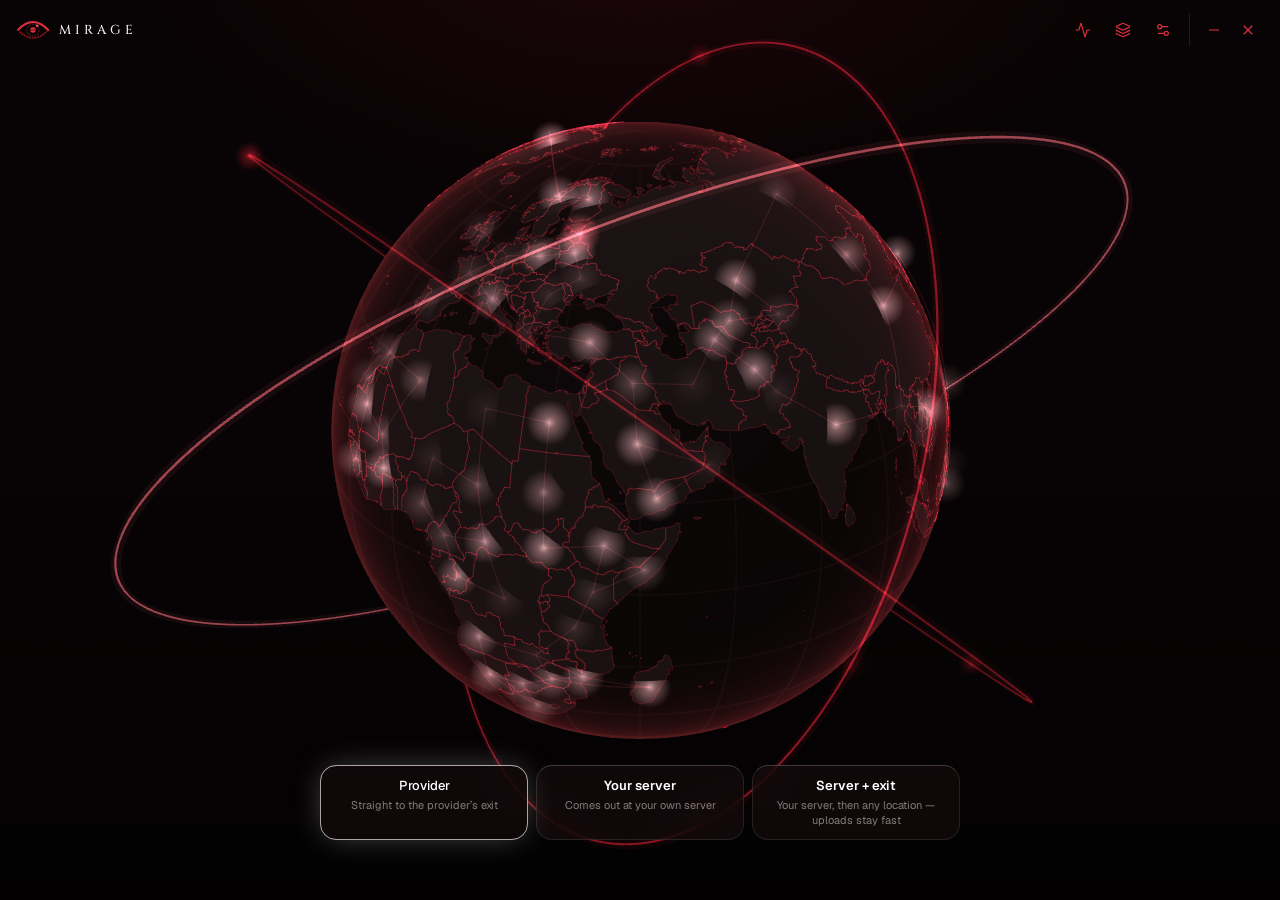
==== commit dcd94f25: "Relay becomes Mirage everywhere, with what already exists carried over Every name that still said Re" ====
--- a/app/ui/index.html
+++ b/app/ui/index.html
@@ -1165,13 +1165,14 @@
             <span>Have a key?</span>
           </p>
           <p class="pane__why">A server that is set up prints one line starting
-            with <b>relay://</b>. Paste it here and the server, both passwords
+            with <b>mirage://</b> (an older <b>relay://</b> one works too). Paste
+            it here and the server, both passwords
             and its Shadowsocks settings all fill in at once.</p>
           <label class="field">
             <span class="field__cap">Key</span>
             <span class="field__pair">
               <input class="field__in mono" id="tunnelKey" type="password"
-                     placeholder="relay://…" autocomplete="off" spellcheck="false">
+                     placeholder="mirage://…" autocomplete="off" spellcheck="false">
               <button class="field__peek" id="tunnelKeyPeek" type="button"
                       aria-pressed="false" aria-label="Show the key">
                 <svg class="ico" aria-hidden="true"><use href="#i-eye"/></svg>
--- a/app/ui/app.css
+++ b/app/ui/app.css
@@ -1,5 +1,5 @@
 /* ============================================================================
-   Relay — "Night room". Tokens first: three themes, an accent that is the
+   Mirage — "Night room". Tokens first: three themes, an accent that is the
    connection state, 4-pt spacing, 28/24/14/12/999 radii, Geist + Estedad.
    Spec: .claude/DESIGN-NIGHT.md
    ========================================================================= */
@@ -42,7 +42,7 @@
   /* Type */
   --font-ui: "Segoe UI Variable Text", "Segoe UI Variable", "Segoe UI", system-ui, sans-serif;
   --font-display: "Segoe UI Variable Display", "Segoe UI Variable", "Segoe UI", system-ui, sans-serif;
-  --font-mono: "Geist Mono Relay", "Cascadia Mono", Consolas, ui-monospace, monospace;
+  --font-mono: "Geist Mono Mirage", "Cascadia Mono", Consolas, ui-monospace, monospace;
 
   /* Motion: decel for arrivals, point-to-point for moves. */
   --decel: cubic-bezier(0, 0, 0, 1);
@@ -527,7 +527,7 @@
    ====================================================================== */
 
 @font-face {
-  font-family: 'Geist Mono Relay';
+  font-family: 'Geist Mono Mirage';
   src: url('fonts/GeistMono-Variable.woff2') format('woff2');
   font-weight: 100 900;
   font-style: normal;
@@ -535,7 +535,7 @@
 }
 
 @font-face {
-  font-family: 'Geist Relay';
+  font-family: 'Geist Mirage';
   src: url('fonts/Geist-Variable.woff2') format('woff2');
   font-weight: 100 900;
   font-style: normal;
@@ -2074,7 +2074,7 @@
 
 /* ------------------------------------------------------------ split tunnel
 
-   What goes round Relay rather than through it. The switch at the top is
+   What goes round Mirage rather than through it. The switch at the top is
    the same three-position strip as the way out; under it, one list, read
    two ways depending on where the switch is. Motion is GSAP's (splitPane in
    app.js); this only says where things sit and what they look like at rest. */
@@ -5312,7 +5312,7 @@
   /* Only for Arabic-script glyphs, after Segoe UI Variable: country names,
      provider strings, user-entered names and the Persian domains in the split
      tunnel list. */
-  font-family: 'Estedad Relay';
+  font-family: 'Estedad Mirage';
   src: url('fonts/Estedad-Variable.woff2') format('woff2');
   font-weight: 100 900;
   font-style: normal;
@@ -5321,8 +5321,8 @@
 }
 
 :root {
-  --font-ui: "Geist Relay", "Estedad Relay", "Segoe UI Variable Text", "Segoe UI", system-ui, sans-serif;
-  --font-display: "Geist Relay", "Estedad Relay", "Segoe UI Variable Display", "Segoe UI", system-ui, sans-serif;
+  --font-ui: "Geist Mirage", "Estedad Mirage", "Segoe UI Variable Text", "Segoe UI", system-ui, sans-serif;
+  --font-display: "Geist Mirage", "Estedad Mirage", "Segoe UI Variable Display", "Segoe UI", system-ui, sans-serif;
   --seg-on: color-mix(in srgb, var(--surface-2), var(--text) 12%);
 }
 
@@ -6294,7 +6294,7 @@
 }
 
 /* Persian is set in Estedad with room for its marks. */
-:lang(fa), [dir='rtl'] { font-family: 'Estedad Relay', var(--font-ui); line-height: 1.9; }
+:lang(fa), [dir='rtl'] { font-family: 'Estedad Mirage', var(--font-ui); line-height: 1.9; }
 
 :focus-visible { outline-color: var(--focus); }
 
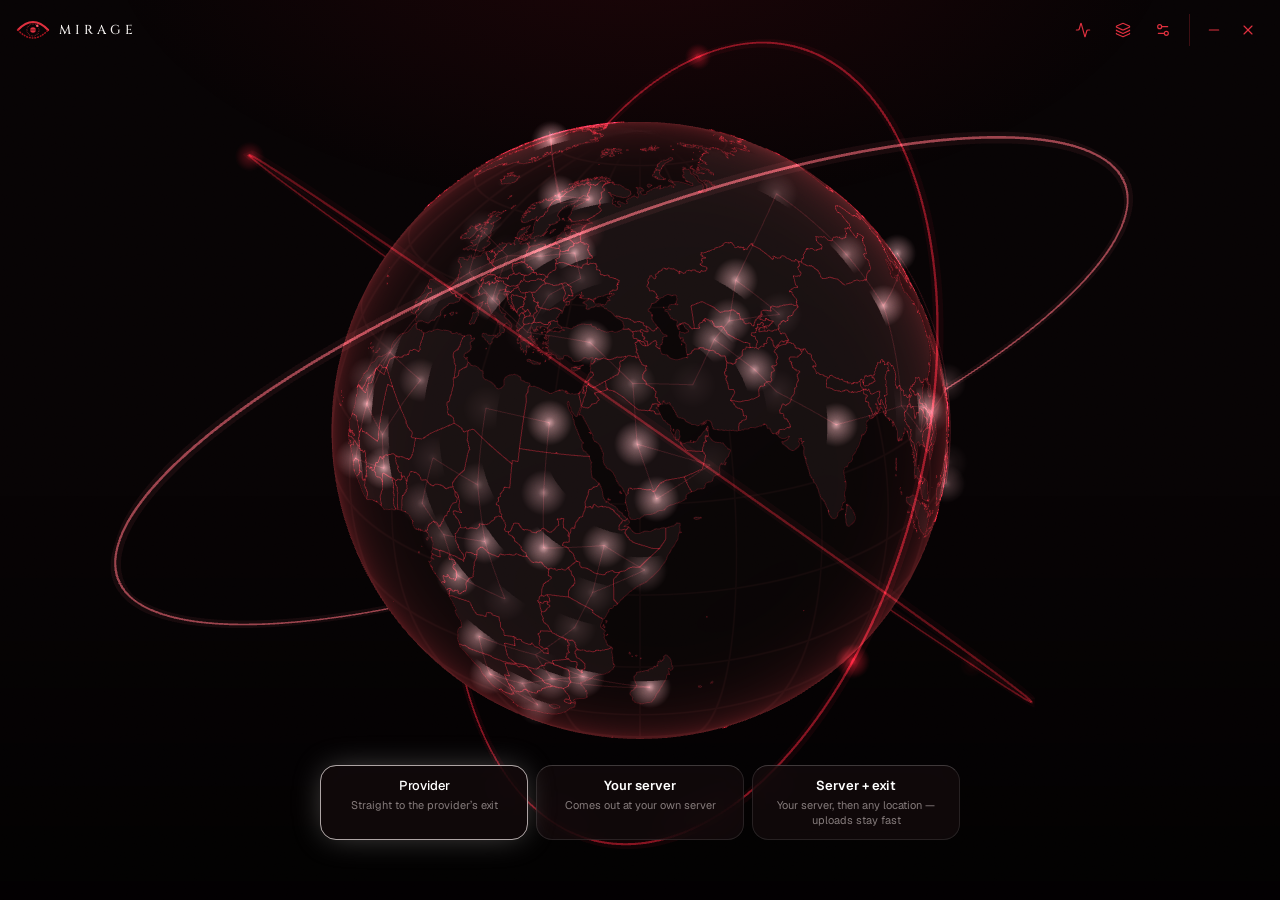
==== commit 6ae8aa40: "Speed on screen, Configs by country, and Mirage's split pane in Configs - A small always-on-top wind" ====
--- a/app/ui/index.html
+++ b/app/ui/index.html
@@ -455,47 +455,97 @@
     </button>
   </header>
 
-  <!-- Its own home: the state, the one picked, and its own Connect. -->
+  <!-- Its own home, laid out as Mirage's: the clock and the state, the
+       speed while connected, the place it goes out at (a country as a whole,
+       or one config), and the one button. -->
   <section class="cfghero" id="cfgHero" data-state="off" aria-label="Configs connection">
     <div class="cfghero__top">
+      <p class="cfghero__clock mono" id="cfgClock">00:00:00</p>
       <p class="cfghero__state" id="cfgState" role="status">Disconnected</p>
-      <p class="cfghero__clock mono" id="cfgClock"></p>
-    </div>
-    <div class="cfghero__pick">
-      <span class="cfg__flag cfghero__flag" id="cfgNowFlag" aria-hidden="true"></span>
-      <span class="cfghero__text">
-        <span class="cfghero__name" id="cfgNowName" dir="auto">No config picked</span>
-        <span class="cfghero__sub mono" id="cfgNowSub">Pick one below</span>
+    </div>
+    <!-- Speed and what has moved since connecting: the reading Mirage's own
+         meter and the one over the top of the screen get. -->
+    <div class="cfgflux mono" id="cfgFlux" data-live="0" aria-label="Traffic">
+      <span class="cfgflux__cell" title="Download">
+        <svg class="cfgflux__ar" viewBox="0 0 10 10" aria-hidden="true"><path d="M5 1v7M2 5l3 3 3-3"/></svg>
+        <b id="cfgDownRate">0</b><i id="cfgDownRateU">B/s</i>
       </span>
-    </div>
-    <!-- The whole system through the config (the adapter), or only what
-         follows Windows' proxy setting. The same as Settings > Connection,
-         here because it is the one people change. -->
-    <label class="cfghero__tun">
-      <span class="cfghero__tuntext"><b>Whole system (TUN)</b>
-        <i id="cfgTunWhy">Every program, not only the ones that follow the proxy setting</i></span>
-      <button class="toggle" id="cfgTun" type="button" role="switch" aria-checked="false"
-              aria-label="Whole system (TUN)"><span></span></button>
-    </label>
+      <span class="cfgflux__cell cfgflux__cell--up" title="Upload">
+        <svg class="cfgflux__ar" viewBox="0 0 10 10" aria-hidden="true"><path d="M5 9V2M2 5l3-3 3 3"/></svg>
+        <b id="cfgUpRate">0</b><i id="cfgUpRateU">B/s</i>
+      </span>
+      <span class="cfgflux__rule" aria-hidden="true"></span>
+      <span class="cfgflux__cell cfgflux__cell--sum" title="Downloaded since connecting">
+        <svg class="cfgflux__ar" viewBox="0 0 10 10" aria-hidden="true"><path d="M5 1v7M2 5l3 3 3-3"/></svg>
+        <b id="cfgDownSum">0</b><i id="cfgDownSumU">B</i>
+      </span>
+      <span class="cfgflux__cell cfgflux__cell--sum" title="Uploaded since connecting">
+        <svg class="cfgflux__ar" viewBox="0 0 10 10" aria-hidden="true"><path d="M5 9V2M2 5l3-3 3 3"/></svg>
+        <b id="cfgUpSum">0</b><i id="cfgUpSumU">B</i>
+      </span>
+    </div>
+    <button class="cfgloc" id="cfgLoc" type="button" aria-controls="cfgList">
+      <span class="cfgloc__flag" id="cfgNowFlag" aria-hidden="true"><svg class="ico" aria-hidden="true"><use href="#i-globe"/></svg></span>
+      <span class="cfgloc__text">
+        <span class="cfgloc__name" id="cfgNowName" dir="auto">No config picked</span>
+        <span class="cfgloc__sub mono" id="cfgNowSub">Pick a country below</span>
+      </span>
+      <svg class="ico cfgloc__chev" aria-hidden="true"><use href="#i-chev-down"/></svg>
+    </button>
     <button class="go cfghero__go" id="cfgGo" type="button" data-mode="off" disabled>
       <span class="go__word" data-for="off">Connect</span>
       <span class="go__word" data-for="busy">Cancel</span>
       <span class="go__word" data-for="on">Disconnect</span>
     </button>
+    <!-- The two switches people change: the whole system or only what
+         follows the proxy setting, and staying on the fastest. -->
+    <div class="cfghero__opts">
+      <label class="cfgsw" title="Every program, not only the ones that follow Windows' proxy setting">
+        <button class="toggle" id="cfgTun" type="button" role="switch" aria-checked="false"
+                aria-label="Whole system (TUN)"><span></span></button>
+        <span class="cfgsw__text"><b>Whole system</b><i>TUN</i></span>
+      </label>
+      <label class="cfgsw" title="Moves to the next when one stops answering">
+        <button class="toggle" id="cfgAuto" type="button" role="switch" aria-checked="false"
+                aria-label="Fastest, automatically"><span></span></button>
+        <span class="cfgsw__text"><b>Fastest</b><i>automatically</i></span>
+      </label>
+    </div>
     <p class="note cfghero__note" id="cfgNote"></p>
   </section>
 
+  <!-- How the list is shown, the test, and the one way to add. -->
   <div class="cfgbar">
-    <button class="btn btn--quiet btn--auto cfgbar__lead" id="cfgPaste" type="button"
-            title="Add the vless:// vmess:// trojan:// ss:// hysteria2:// tuic:// links on the clipboard">
-      <svg class="ico" aria-hidden="true"><use href="#i-plus"/></svg><span>Paste links</span>
-    </button>
-    <button class="btn btn--quiet btn--auto" id="cfgSubShow" type="button" aria-expanded="false">
-      <svg class="ico" aria-hidden="true"><use href="#i-refresh"/></svg><span>Subscription</span>
-    </button>
-    <button class="btn btn--quiet btn--auto" id="cfgTest" type="button">
+    <div class="cfgview" id="cfgView" role="tablist" aria-label="Show by">
+      <button class="cfgview__opt" type="button" role="tab" data-view="country"
+              aria-selected="true">Countries</button>
+      <button class="cfgview__opt" type="button" role="tab" data-view="group"
+              aria-selected="false">Subscriptions</button>
+    </div>
+    <button class="btn btn--quiet btn--auto cfgbar__test" id="cfgTest" type="button">
       <svg class="ico" aria-hidden="true"><use href="#i-gauge"/></svg><span id="cfgTestLabel">Test all</span>
     </button>
+    <div class="cfgadd">
+      <button class="btn btn--auto cfgbar__lead" id="cfgAddOpen" type="button"
+              aria-haspopup="menu" aria-expanded="false" aria-controls="cfgAddMenu">
+        <svg class="ico" aria-hidden="true"><use href="#i-plus"/></svg><span>Add</span>
+      </button>
+      <div class="cfgadd__menu" id="cfgAddMenu" role="menu" hidden>
+        <button class="cfgadd__item" id="cfgPaste" type="button" role="menuitem"
+                title="Add the vless:// vmess:// trojan:// ss:// hysteria2:// tuic:// links on the clipboard">
+          <svg class="ico" aria-hidden="true"><use href="#i-plus"/></svg>
+          <span><b>Paste from clipboard</b><i>Links you copied, one or many</i></span>
+        </button>
+        <button class="cfgadd__item" id="cfgPasteHand" type="button" role="menuitem">
+          <svg class="ico" aria-hidden="true"><use href="#i-copy"/></svg>
+          <span><b>Type or paste links</b><i>Into a box, to check them first</i></span>
+        </button>
+        <button class="cfgadd__item" id="cfgSubShow" type="button" role="menuitem" aria-expanded="false">
+          <svg class="ico" aria-hidden="true"><use href="#i-refresh"/></svg>
+          <span><b>Subscription link</b><i>The address your seller gave you</i></span>
+        </button>
+      </div>
+    </div>
   </div>
 
   <form class="cfgform" id="cfgSubForm" hidden autocomplete="off">
@@ -534,13 +584,6 @@
 
   <div class="sheet__list cfglist" id="cfgList"></div>
 
-  <footer class="cfgfoot">
-    <label class="cfgfoot__opt">
-      <button class="toggle" id="cfgAuto" type="button" role="switch" aria-checked="false"
-              aria-label="Fastest, automatically"><span></span></button>
-      <span><b>Fastest, automatically</b><i>moves to the next when one stops answering</i></span>
-    </label>
-  </footer>
 </dialog>
 
 <!-- Configs' own settings: screens drawn by configs-prefs.js from the
@@ -939,7 +982,7 @@
         <h3 class="pane__title" id="splitTitle">Split tunnel</h3>
         <span class="pill" id="splitPill" title="What is in force now">off</span>
       </div>
-      <p class="pane__why">Some traffic is better off not going through Mirage
+      <p class="pane__why">Some traffic is better off not going through <span id="splitWho">Mirage</span>
         at all: <b>Iranian sites</b> that refuse a foreign address or are slow
         the long way round, a bank, a program that only needs the line you
         already have. <b>Except these</b> sends everything through Mirage but
@@ -1828,6 +1871,18 @@
       <button class="toggle" id="winTop" type="button" data-option="onTop"
               role="switch" aria-checked="false"><span></span></button>
     </section>
+
+    <section class="setrow pane--line">
+      <span class="pane__glyph"><svg class="ico" aria-hidden="true"><use href="#i-gauge"/></svg></span>
+      <span class="pane__copy">
+        <h3 class="pane__title">Speed on screen</h3>
+        <p class="pane__why">While connected, the download and upload speed
+          and the totals since connecting sit at the top of the screen.
+          Clicks go through to whatever is under it.</p>
+      </span>
+      <button class="toggle" id="winSpeed" type="button" data-option="speedOverlay"
+              role="switch" aria-checked="true"><span></span></button>
+    </section>
     </div>
 
     <section class="pane">
--- a/app/ui/configs.css
+++ b/app/ui/configs.css
@@ -12,11 +12,11 @@
    back. Motion is opacity and transform only (configs.js, GSAP).
    ========================================================================= */
 
-/* The three ways in, left to right in the order they are reached for:
-   pasting is most of it, so it leads, and only it is lit. */
+/* One row under the home: how the list is shown on the left, the test and
+   the one way to add on the right. Only Add is lit. */
 .cfgbar {
   display: flex;
-  flex-wrap: wrap;
+  align-items: center;
   gap: 6px;
   padding: 0 16px 10px;
 }
@@ -24,10 +24,13 @@
 .cfgbar .btn {
   height: 32px;
   gap: 6px;
+  padding: 0 12px;
   font-size: 12.5px;
 }
 
 .cfgbar .ico { width: 15px; height: 15px; }
+
+.cfgbar__test { margin-left: auto; }
 
 .cfgbar__lead {
   background: var(--accent);
@@ -36,6 +39,37 @@
 }
 
 .cfgbar__lead:hover { filter: brightness(1.08); background: var(--accent); }
+
+.cfgview {
+  display: inline-flex; gap: 2px; padding: 3px;
+  border-radius: 999px; background: var(--surface);
+  box-shadow: inset 0 0 0 1px var(--stroke);
+}
+.cfgview__opt {
+  height: 26px; padding: 0 11px; border-radius: 999px;
+  font-size: 12.5px; color: var(--text-2);
+}
+.cfgview__opt:hover { color: var(--text); }
+.cfgview__opt[aria-selected='true'] { background: var(--surface-2); color: var(--text); cursor: default; }
+
+/* Add: one button, three ways in a small menu under it. */
+.cfgadd { position: relative; }
+.cfgadd__menu {
+  position: absolute; right: 0; top: calc(100% + 6px); z-index: 5;
+  display: grid; gap: 2px; width: 248px; padding: 6px;
+  border-radius: 14px; background: var(--surface-2);
+  box-shadow: inset 0 0 0 1px var(--stroke), 0 14px 32px rgba(0, 0, 0, 0.55);
+  transform-origin: top right;
+}
+.cfgadd__menu[hidden] { display: none; }
+.cfgadd__item {
+  display: grid; grid-template-columns: 16px minmax(0, 1fr); align-items: center; gap: 10px;
+  width: 100%; padding: 9px 10px; border-radius: 10px; text-align: left; color: var(--text);
+}
+.cfgadd__item:hover, .cfgadd__item:focus-visible { background: var(--control-hover); outline: 0; }
+.cfgadd__item .ico { width: 15px; height: 15px; color: var(--text-2); }
+.cfgadd__item b { display: block; font-size: 13px; font-weight: 550; }
+.cfgadd__item i { display: block; font-size: 11.5px; font-style: normal; color: var(--text-3); }
 
 #cfgTest[data-on='1'] {
   color: var(--work);
@@ -332,43 +366,6 @@
   color: var(--text);
 }
 
-/* ---------------------------------------------------------------- footer */
-
-.cfgfoot {
-  display: flex;
-  flex-wrap: wrap;
-  gap: 10px 22px;
-  padding: 12px 16px 16px;
-  border-top: 1px solid var(--stroke);
-}
-
-.cfgfoot__opt {
-  display: flex;
-  align-items: center;
-  gap: 10px;
-  min-width: 0;
-  cursor: pointer;
-}
-
-.cfgfoot__opt b {
-  display: block;
-  font-size: 12.5px;
-  font-weight: 600;
-  color: var(--text);
-}
-
-.cfgfoot__opt i {
-  display: block;
-  font-size: 11px;
-  font-style: normal;
-  color: var(--text-3);
-}
-
-.cfgfoot .toggle[aria-checked='true'] { background: var(--accent-mid); }
-
-.cfgfoot .toggle[aria-checked='true'] span { background: #fff; }
-
-
 /* ---------------------------------------------------------------------------
    Configs as an app of its own: its header with the way back, its home, its
    settings, and the veil the two sections pass through.
@@ -397,27 +394,74 @@
   cursor: default;
 }
 
-/* The home: state and clock on one line, the picked config under it, the
-   one button. Left-aligned like Mirage's own, and smaller - the list under
-   it is what this section is mostly about. */
+/* The home, as Mirage's own: the clock big and centred with the state
+   under it, the speed, the place as a card with a round flag, the white
+   button, and the two switches people change. */
 .cfghero {
   display: grid; gap: 12px;
-  margin: 0 16px 14px; padding: 16px;
+  margin: 0 16px 14px; padding: 18px 16px 16px;
   border-radius: 18px; background: var(--surface);
   box-shadow: inset 0 0 0 1px var(--stroke);
 }
-.cfghero__top { display: flex; align-items: baseline; justify-content: space-between; gap: 12px; }
-.cfghero__state { margin: 0; font-size: 20px; font-weight: 600; color: var(--text); }
+.cfghero__top { display: grid; justify-items: center; gap: 2px; }
+.cfghero__clock {
+  margin: 0; font-size: 34px; line-height: 1; letter-spacing: -0.02em;
+  color: var(--text-3); font-variant-numeric: tabular-nums;
+}
+.cfghero[data-state='on'] .cfghero__clock { color: var(--text); }
+.cfghero__state { margin: 0; font-size: 14px; font-weight: 600; color: var(--text-2); }
+.cfghero[data-state='on'] .cfghero__state { color: var(--text); }
 .cfghero[data-state='busy'] .cfghero__state { color: var(--work); }
 .cfghero[data-state='fail'] .cfghero__state { color: var(--fail); }
-.cfghero__clock { margin: 0; font-size: 13px; color: var(--text-2); font-variant-numeric: tabular-nums; }
-.cfghero__pick { display: grid; grid-template-columns: 28px minmax(0, 1fr); align-items: center; gap: 12px; }
-.cfghero__flag { width: 28px; height: 28px; }
-.cfghero__text { display: grid; gap: 2px; min-width: 0; }
-.cfghero__name { overflow: hidden; text-overflow: ellipsis; white-space: nowrap; font-size: 15px; color: var(--text); }
-.cfghero__sub { overflow: hidden; text-overflow: ellipsis; white-space: nowrap; font-size: 12px; color: var(--text-2); }
+
+/* The speed: dimmed until something is up, the same figures as the meter
+   over the top of the screen. Fixed widths, so numbers changing every
+   second do not shove each other about. */
+.cfgflux {
+  display: flex; align-items: center; justify-content: center; gap: 12px;
+  min-height: 22px; font-size: 12px; color: var(--text-3);
+  font-variant-numeric: tabular-nums; white-space: nowrap;
+  transition: opacity 0.25s;
+}
+.cfgflux[data-live='0'] { opacity: 0.4; }
+.cfgflux__cell { display: inline-flex; align-items: center; gap: 4px; }
+.cfgflux__cell b { min-width: 3.6ch; text-align: right; font-weight: 500; color: var(--text); }
+.cfgflux__cell i { font-style: normal; color: var(--text-3); }
+.cfgflux__ar { width: 10px; height: 10px; fill: none; stroke: var(--text); stroke-width: 1.6; stroke-linecap: round; stroke-linejoin: round; }
+.cfgflux__cell--up .cfgflux__ar { stroke: #e0303f; }
+.cfgflux__cell--sum .cfgflux__ar { stroke: var(--text-3); }
+.cfgflux__cell--sum b { color: var(--text-2); }
+.cfgflux__rule { width: 1px; height: 12px; background: var(--stroke); }
+
+.cfgloc {
+  display: flex; align-items: center; gap: 12px;
+  width: 100%; min-height: 56px; padding: 8px 14px 8px 10px;
+  border-radius: 16px; text-align: left; color: var(--text);
+  background: var(--bg); box-shadow: inset 0 0 0 1px var(--stroke);
+}
+.cfgloc:hover { background: var(--surface-2); }
+.cfgloc__flag {
+  display: grid; place-items: center; flex: none;
+  width: 36px; height: 36px; border-radius: 50%;
+  background: var(--surface-2) center / cover no-repeat;
+  box-shadow: inset 0 0 0 1px var(--stroke);
+}
+.cfgloc__flag .ico { width: 18px; height: 18px; color: var(--text-2); }
+.cfgloc__flag[style*='url'] .ico { display: none; }
+.cfgloc__text { display: flex; flex-direction: column; gap: 2px; min-width: 0; flex: 1; }
+.cfgloc__name { overflow: hidden; text-overflow: ellipsis; white-space: nowrap; font-size: 15px; font-weight: 600; unicode-bidi: plaintext; }
+.cfgloc__sub { overflow: hidden; text-overflow: ellipsis; white-space: nowrap; font-size: 11.5px; color: var(--text-2); }
+.cfgloc__chev { flex: none; width: 16px; height: 16px; color: var(--text-3); }
+
 .cfghero__go { height: 48px; }
-.cfghero__note { margin: 0; }
+.cfghero__opts { display: flex; justify-content: center; gap: 22px; }
+.cfgsw { display: inline-flex; align-items: center; gap: 8px; cursor: pointer; }
+.cfgsw__text { display: flex; align-items: baseline; gap: 5px; white-space: nowrap; }
+.cfgsw__text b { font-size: 12.5px; font-weight: 550; color: var(--text); }
+.cfgsw__text i { font-size: 11px; font-style: normal; color: var(--text-3); }
+.cfgsw .toggle[aria-checked='true'] { background: var(--accent-mid); }
+.cfgsw .toggle[aria-checked='true'] span { background: #fff; }
+.cfghero__note { margin: 0; text-align: center; }
 .cfghero__note:empty { display: none; }
 
 /* The list under the home scrolls with it rather than in a box of its own. */
@@ -480,7 +524,58 @@
 }
 .cfgapp[open] { overflow-y: auto; animation: none; }
 .cfgopt[data-off='1'] { pointer-events: none; }
-.cfghero__tun { display: grid; grid-template-columns: minmax(0, 1fr) auto; align-items: center; gap: 12px; }
-.cfghero__tuntext { display: grid; gap: 2px; min-width: 0; }
-.cfghero__tuntext b { font-size: 13.5px; font-weight: 500; color: var(--text); }
-.cfghero__tuntext i { font-style: normal; font-size: 12px; color: var(--text-2); }
+
+/* A flag read off the name, not from a test: there, a shade quieter. */
+.cfg__flag[data-guess='1'] { opacity: 0.62; }
+
+/* ------------------------------------------------------- by country
+   One card a country, as Mirage's own list: the round flag, the name and
+   how many, the best time, the chevron; Connect on its own on the right.
+   The configs sit inside when it is opened. */
+.cfglist[data-by='country'] { display: grid; gap: 6px; padding-top: 2px; }
+.cfgc {
+  position: relative;
+  display: grid; grid-template-columns: minmax(0, 1fr) auto; align-items: center;
+  border-radius: 14px; background: var(--surface);
+  box-shadow: inset 0 0 0 1px var(--stroke);
+}
+.cfgc[data-on='1'] { box-shadow: inset 0 0 0 1px rgba(224, 48, 63, 0.55); }
+.cfgc[data-on='1']::before {
+  content: ''; position: absolute; left: 0; top: 14px; height: 24px; width: 3px;
+  border-radius: 2px; background: var(--accent); box-shadow: var(--accent-glow);
+}
+.cfgc[data-picked='1'] { box-shadow: inset 0 0 0 1px var(--text-3); }
+.cfgc[data-dead='1'] .cfgc__name { color: var(--text-3); }
+.cfgc__head {
+  display: grid; grid-template-columns: 28px minmax(0, 1fr) auto 16px; align-items: center; gap: 10px;
+  min-height: 52px; padding: 8px 6px 8px 12px; text-align: left; color: var(--text);
+  border-radius: 14px;
+}
+.cfgc__head:hover { background: var(--control-hover); }
+.cfgc__head:focus-visible { outline: 0; box-shadow: inset 0 0 0 1.5px var(--focus); }
+.cfgc__flag {
+  display: grid; place-items: center;
+  width: 28px; height: 28px; border-radius: 50%;
+  background: var(--surface-2) center / cover no-repeat;
+  box-shadow: inset 0 0 0 1px var(--stroke);
+}
+.cfgc__flag .ico { width: 15px; height: 15px; color: var(--text-3); }
+.cfgc__text { display: flex; flex-direction: column; gap: 2px; min-width: 0; }
+.cfgc__name { overflow: hidden; text-overflow: ellipsis; white-space: nowrap; font-size: 14px; font-weight: 600; }
+.cfgc__meta { overflow: hidden; text-overflow: ellipsis; white-space: nowrap; font-size: 11.5px; color: var(--text-3); }
+.cfgc__ms { min-width: 0; }
+.cfgc__chev { width: 14px; height: 14px; color: var(--text-3); transition: transform 0.2s; }
+.cfgc[data-open='1'] .cfgc__chev { transform: rotate(180deg); }
+.cfgc__go {
+  height: 30px; margin-right: 10px; padding: 0 14px; border-radius: 999px;
+  font-size: 12.5px; font-weight: 600; color: var(--bg); background: var(--text);
+}
+.cfgc__go:hover { filter: brightness(0.92); }
+.cfgc__go[data-state='on'] {
+  color: #fff; background: var(--accent); box-shadow: var(--accent-glow); cursor: default;
+}
+.cfgc__in {
+  grid-column: 1 / -1;
+  display: grid; gap: 1px; padding: 2px 6px 8px;
+  border-top: 1px solid var(--stroke);
+}
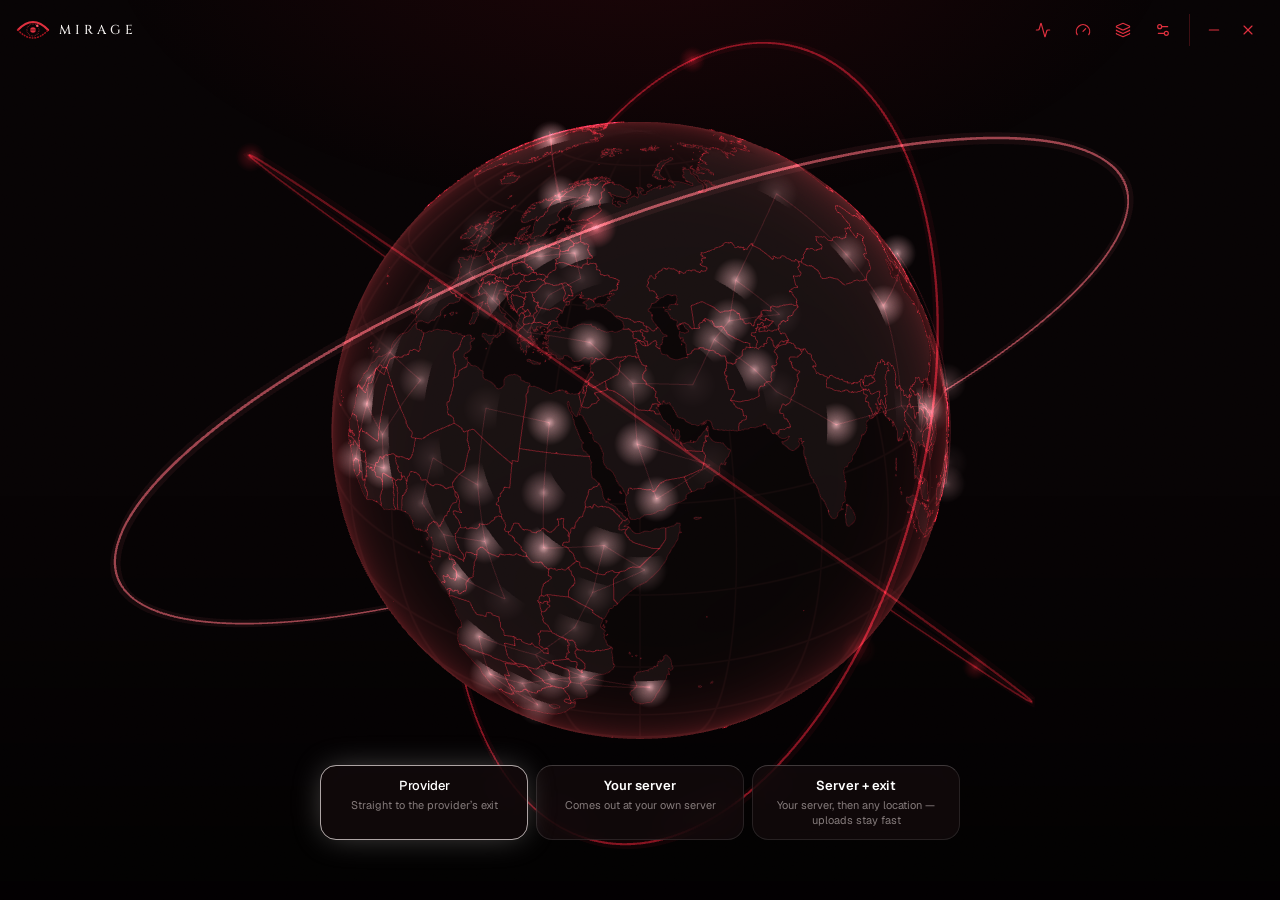
==== commit 07b38d6e: "Leftover adapter, a narrow Configs page, and the speed bar's switch and opacity - After the app was " ====
--- a/app/ui/index.html
+++ b/app/ui/index.html
@@ -180,6 +180,11 @@
       <!-- Configs: servers bought or given from anywhere (vless://, vmess://,
            trojan://, ss://, hysteria2://, tuic://, subscriptions). A section
            of its own, with nothing to do with the provider accounts. -->
+      <!-- The speed over the top of the screen, on and off in one press. -->
+      <button class="icon speedtoggle" id="speedToggle" type="button" aria-pressed="true"
+              aria-label="Speed on screen" title="Speed on screen">
+        <svg class="ico" aria-hidden="true"><use href="#i-gauge"/></svg>
+      </button>
       <button class="icon" id="configsOpen" type="button" aria-label="Configs"
               aria-haspopup="dialog" title="Configs">
         <svg class="ico" aria-hidden="true"><use href="#i-layers"/></svg>
@@ -449,6 +454,10 @@
       <button class="cfgswitch__opt" type="button" role="tab" aria-selected="true"
               tabindex="-1">Configs</button>
     </div>
+    <button class="icon speedtoggle" id="cfgSpeedToggle" type="button" aria-pressed="true"
+            aria-label="Speed on screen" title="Speed on screen">
+      <svg class="ico" aria-hidden="true"><use href="#i-gauge"/></svg>
+    </button>
     <button class="icon" id="cfgPrefsOpen" type="button" aria-label="Configs settings"
             aria-haspopup="dialog" title="Configs settings">
       <svg class="ico" aria-hidden="true"><use href="#i-settings"/></svg>
@@ -522,8 +531,9 @@
       <button class="cfgview__opt" type="button" role="tab" data-view="group"
               aria-selected="false">Subscriptions</button>
     </div>
-    <button class="btn btn--quiet btn--auto cfgbar__test" id="cfgTest" type="button">
-      <svg class="ico" aria-hidden="true"><use href="#i-gauge"/></svg><span id="cfgTestLabel">Test all</span>
+    <button class="btn btn--quiet btn--auto cfgbar__test" id="cfgTest" type="button"
+            title="Test all">
+      <svg class="ico" aria-hidden="true"><use href="#i-bolt"/></svg><span id="cfgTestLabel">Test all</span>
     </button>
     <div class="cfgadd">
       <button class="btn btn--auto cfgbar__lead" id="cfgAddOpen" type="button"
@@ -1872,7 +1882,7 @@
               role="switch" aria-checked="false"><span></span></button>
     </section>
 
-    <section class="setrow pane--line">
+    <section class="setrow setrow--speed pane--line">
       <span class="pane__glyph"><svg class="ico" aria-hidden="true"><use href="#i-gauge"/></svg></span>
       <span class="pane__copy">
         <h3 class="pane__title">Speed on screen</h3>
@@ -1882,6 +1892,13 @@
       </span>
       <button class="toggle" id="winSpeed" type="button" data-option="speedOverlay"
               role="switch" aria-checked="true"><span></span></button>
+      <!-- How solid it is: faint enough to read through, or fully solid. -->
+      <label class="speedalpha">
+        <span class="speedalpha__cap">Opacity</span>
+        <input class="speedalpha__in" id="speedAlpha" type="range" min="40" max="100"
+               step="5" value="92" aria-label="Speed on screen opacity">
+        <span class="speedalpha__val mono" id="speedAlphaVal">92%</span>
+      </label>
     </section>
     </div>
 
--- a/app/ui/app.css
+++ b/app/ui/app.css
@@ -6887,3 +6887,18 @@
 .intro__dots i.is-here { background: var(--text); }
 
 .steps__bar i { background: var(--good); }
+
+/* Speed on screen: its switch, and the opacity under it on a line of its own. */
+.setrow--speed { flex-wrap: wrap; }
+.speedalpha {
+  display: flex; align-items: center; gap: 12px;
+  flex: 1 0 100%; padding-left: 40px;
+}
+.speedalpha__cap { font-size: 12.5px; color: var(--text-2); }
+.speedalpha__in { flex: 1; min-width: 0; accent-color: #e0303f; height: 18px; }
+.speedalpha__val { width: 4ch; text-align: right; font-size: 12px; color: var(--text-2); }
+.setrow--speed:has(.toggle[aria-checked='false']) .speedalpha { opacity: 0.4; }
+
+/* The header's speed button: like its neighbours while the speed shows on
+   screen, faded while it is off. */
+.speedtoggle[aria-pressed='false'] { opacity: 0.4; }
--- a/app/ui/configs.css
+++ b/app/ui/configs.css
@@ -15,6 +15,7 @@
 /* One row under the home: how the list is shown on the left, the test and
    the one way to add on the right. Only Add is lit. */
 .cfgbar {
+  flex-wrap: wrap;
   display: flex;
   align-items: center;
   gap: 6px;
@@ -26,6 +27,8 @@
   gap: 6px;
   padding: 0 12px;
   font-size: 12.5px;
+  white-space: nowrap;
+  flex: none;
 }
 
 .cfgbar .ico { width: 15px; height: 15px; }
@@ -41,12 +44,12 @@
 .cfgbar__lead:hover { filter: brightness(1.08); background: var(--accent); }
 
 .cfgview {
-  display: inline-flex; gap: 2px; padding: 3px;
+  display: inline-flex; gap: 2px; padding: 3px; flex: none;
   border-radius: 999px; background: var(--surface);
   box-shadow: inset 0 0 0 1px var(--stroke);
 }
 .cfgview__opt {
-  height: 26px; padding: 0 11px; border-radius: 999px;
+  height: 26px; padding: 0 10px; border-radius: 999px; white-space: nowrap;
   font-size: 12.5px; color: var(--text-2);
 }
 .cfgview__opt:hover { color: var(--text); }
@@ -398,11 +401,12 @@
    under it, the speed, the place as a card with a round flag, the white
    button, and the two switches people change. */
 .cfghero {
-  display: grid; gap: 12px;
+  display: grid; grid-template-columns: minmax(0, 1fr); gap: 12px;
   margin: 0 16px 14px; padding: 18px 16px 16px;
   border-radius: 18px; background: var(--surface);
   box-shadow: inset 0 0 0 1px var(--stroke);
 }
+.cfghero > * { min-width: 0; }
 .cfghero__top { display: grid; justify-items: center; gap: 2px; }
 .cfghero__clock {
   margin: 0; font-size: 34px; line-height: 1; letter-spacing: -0.02em;
@@ -418,14 +422,14 @@
    over the top of the screen. Fixed widths, so numbers changing every
    second do not shove each other about. */
 .cfgflux {
-  display: flex; align-items: center; justify-content: center; gap: 12px;
-  min-height: 22px; font-size: 12px; color: var(--text-3);
+  display: flex; align-items: center; justify-content: center; gap: 10px;
+  min-height: 22px; font-size: 11.5px; color: var(--text-3); overflow: hidden;
   font-variant-numeric: tabular-nums; white-space: nowrap;
   transition: opacity 0.25s;
 }
 .cfgflux[data-live='0'] { opacity: 0.4; }
 .cfgflux__cell { display: inline-flex; align-items: center; gap: 4px; }
-.cfgflux__cell b { min-width: 3.6ch; text-align: right; font-weight: 500; color: var(--text); }
+.cfgflux__cell b { min-width: 3ch; text-align: right; font-weight: 500; color: var(--text); }
 .cfgflux__cell i { font-style: normal; color: var(--text-3); }
 .cfgflux__ar { width: 10px; height: 10px; fill: none; stroke: var(--text); stroke-width: 1.6; stroke-linecap: round; stroke-linejoin: round; }
 .cfgflux__cell--up .cfgflux__ar { stroke: #e0303f; }
@@ -454,7 +458,7 @@
 .cfgloc__chev { flex: none; width: 16px; height: 16px; color: var(--text-3); }
 
 .cfghero__go { height: 48px; }
-.cfghero__opts { display: flex; justify-content: center; gap: 22px; }
+.cfghero__opts { display: flex; flex-wrap: wrap; justify-content: center; gap: 8px 20px; }
 .cfgsw { display: inline-flex; align-items: center; gap: 8px; cursor: pointer; }
 .cfgsw__text { display: flex; align-items: baseline; gap: 5px; white-space: nowrap; }
 .cfgsw__text b { font-size: 12.5px; font-weight: 550; color: var(--text); }
@@ -579,3 +583,12 @@
   display: grid; gap: 1px; padding: 2px 6px 8px;
   border-top: 1px solid var(--stroke);
 }
+
+/* A narrow window (a small screen at 125%, say): the test keeps its gauge
+   and says its label only while it runs, and the switches drop their small
+   print, so the bar and the switches each stay on one line. */
+@media (max-width: 420px) {
+  #cfgTest:not([data-on='1']) #cfgTestLabel { display: none; }
+  #cfgTest:not([data-on='1']) { padding: 0 9px; }
+  .cfgsw__text i { display: none; }
+}
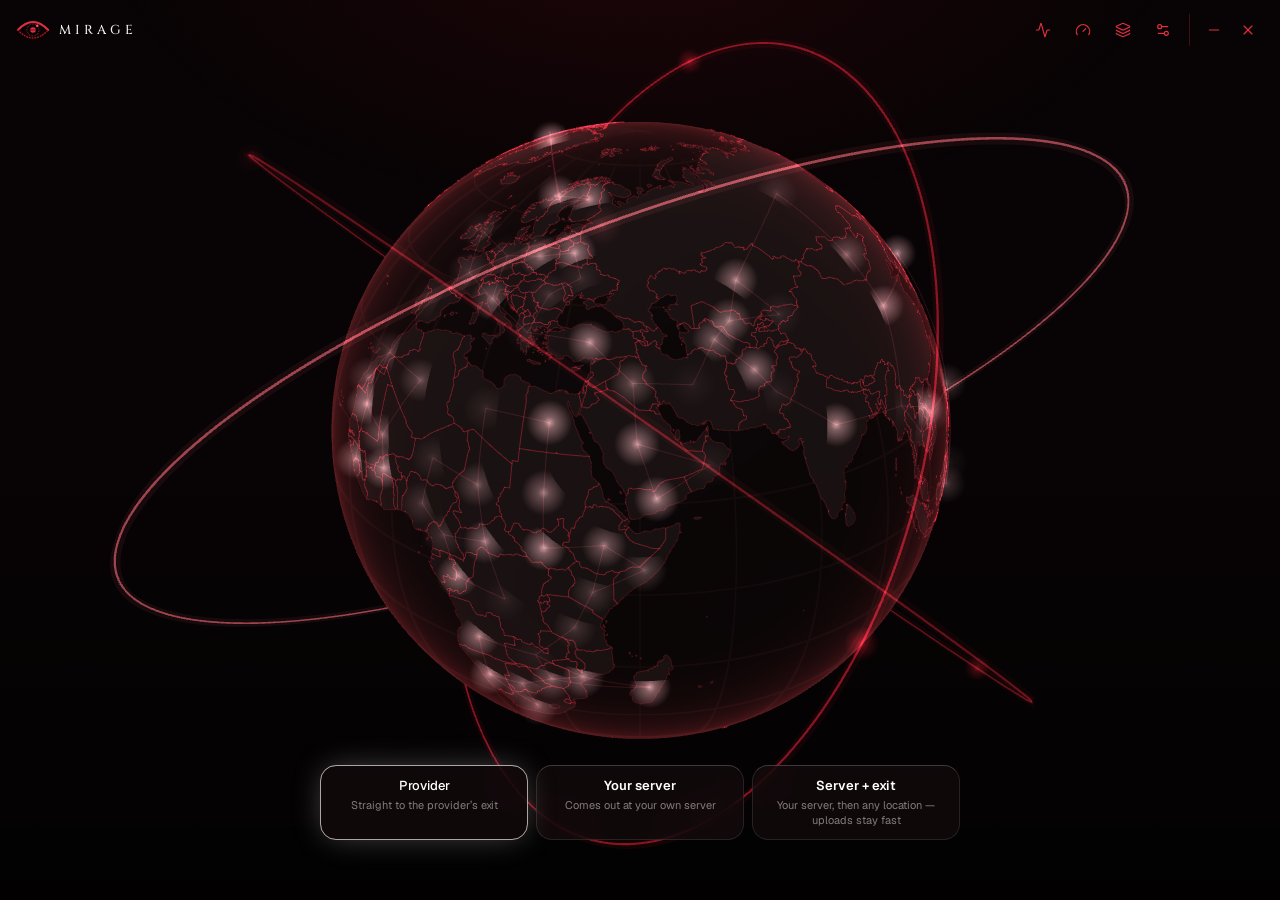
==== commit 7d7b8de7: "Iran direct: Iranian destinations straight out, the rest through the tunnel On by default (Windows)." ====
--- a/app/ui/index.html
+++ b/app/ui/index.html
@@ -364,6 +364,17 @@
       <span class="go__word" data-for="on">Disconnect</span>
     </button>
 
+    <!-- Iran direct: Iranian sites, servers and apps go straight out, the
+         rest through Mirage. The split pane's Iran switch, here because it
+         is the one people reach for (app.js paintIranDirect). -->
+    <label class="irandirect" id="iranDirectRow" hidden>
+      <button class="toggle toggle--sm" id="iranDirect" type="button" role="switch"
+              aria-checked="true" aria-labelledby="iranDirectName"
+              aria-describedby="iranDirectWhy"><span></span></button>
+      <span class="irandirect__text"><b id="iranDirectName">Iran direct</b>
+        <i id="iranDirectWhy">Iranian sites and apps skip the tunnel</i></span>
+    </label>
+
     <div class="progress" id="progress" aria-hidden="true"></div>
   </section>
 
@@ -518,6 +529,11 @@
         <button class="toggle" id="cfgAuto" type="button" role="switch" aria-checked="false"
                 aria-label="Fastest, automatically"><span></span></button>
         <span class="cfgsw__text"><b>Fastest</b><i>automatically</i></span>
+      </label>
+      <label class="cfgsw" title="Iranian sites, servers and apps go straight out; the rest through the config">
+        <button class="toggle" id="cfgIranDirect" type="button" role="switch" aria-checked="true"
+                aria-label="Iran direct"><span></span></button>
+        <span class="cfgsw__text"><b>Iran direct</b></span>
       </label>
     </div>
     <p class="note cfghero__note" id="cfgNote"></p>
@@ -1016,7 +1032,7 @@
       <div class="split" id="splitList">
         <div class="split__iran">
           <label class="split__copy" for="splitIran">
-            <span class="split__name" id="splitIranName">Iranian sites</span>
+            <span class="split__name" id="splitIranName">Iran direct</span>
             <span class="split__help" id="splitIranSaid"></span>
           </label>
           <button class="toggle toggle--sm" id="splitIran" type="button"
--- a/app/ui/app.css
+++ b/app/ui/app.css
@@ -2102,14 +2102,16 @@
   transition: opacity 220ms var(--ease);
 }
 
-#prefSplit[data-off='1'] .split { opacity: 0.45; }
-
-#prefSplit[data-off='1'] .split:focus-within { opacity: 0.8; }
+/* Under Off the user's own list waits, dimmed - but not the Iran switch,
+   which works in Off too (Iran direct). */
+#prefSplit[data-off='1'] .split > :not(.split__iran) { opacity: 0.45; }
+
+#prefSplit[data-off='1'] .split:focus-within > :not(.split__iran) { opacity: 0.8; }
 
 /* A popover is glass laid over the rows under it, and glass at 80% lets
    them read through. */
 
-#prefSplit[data-off='1'] .split:has(.runpop:not([hidden])) { opacity: 1; }
+#prefSplit[data-off='1'] .split:has(.runpop:not([hidden])) > * { opacity: 1; }
 
 /* The preset: a name, what it holds, and a switch. The whole label is the
    switch's, so the target is the line and not the 32px knob at its end. */
@@ -6902,3 +6904,16 @@
 /* The header's speed button: like its neighbours while the speed shows on
    screen, faded while it is off. */
 .speedtoggle[aria-pressed='false'] { opacity: 0.4; }
+
+/* Iran direct, under the home's Connect: small, beside the button's weight. */
+.irandirect {
+  display: flex; align-items: center; justify-content: center; gap: 10px;
+  margin-top: 10px; cursor: pointer;
+}
+.irandirect[hidden] { display: none; }
+.irandirect__text { display: flex; align-items: baseline; gap: 6px; white-space: nowrap; }
+.irandirect__text b { font-size: 12.5px; font-weight: 600; color: var(--text); }
+.irandirect__text i { font-size: 11.5px; font-style: normal; color: var(--text-3); }
+.irandirect:has(.toggle:disabled) { opacity: 0.45; cursor: default; }
+@media (max-width: 420px) { .irandirect__text i { display: none; } }
+
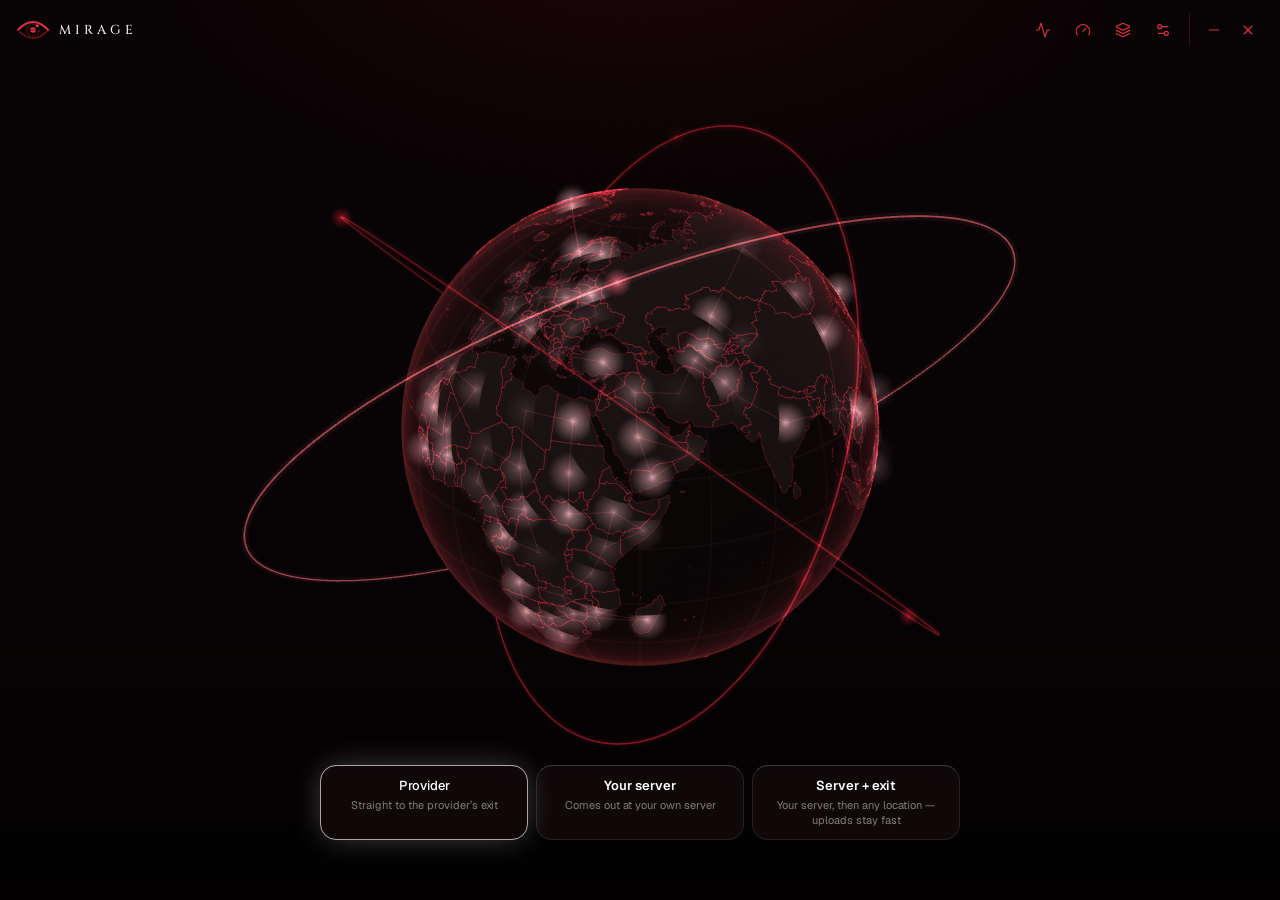
==== commit b78f9a7b: "Adapter after a leftover is ended, and the home's Iran switch out of the way - When the elevated scr" ====
--- a/app/ui/index.html
+++ b/app/ui/index.html
@@ -242,6 +242,17 @@
       <p class="status__host mono" id="statusHost">&nbsp;</p>
       <p class="status__where" id="statusWhere">&nbsp;</p>
       <p class="clock mono" id="statusClock"></p>
+      <!-- Iran direct: Iranian sites, servers and apps go straight out, the
+           rest through Mirage. The split pane's Iran switch, here under the
+           state because it is the one people reach for, and because the
+           foot below is laid out to the pixel (app.js paintIranDirect). -->
+      <label class="irandirect" id="iranDirectRow" hidden>
+        <button class="toggle toggle--sm" id="iranDirect" type="button" role="switch"
+                aria-checked="true" aria-labelledby="iranDirectName"
+                aria-describedby="iranDirectWhy"><span></span></button>
+        <span class="irandirect__text"><b id="iranDirectName">Iran direct</b>
+          <i id="iranDirectWhy">Iranian sites and apps skip the tunnel</i></span>
+      </label>
       <button class="icon head__more" id="more" type="button" hidden
               aria-label="Connection details" aria-expanded="false">
         <svg class="ico" aria-hidden="true"><use href="#i-chev-down"/></svg>
@@ -364,16 +375,6 @@
       <span class="go__word" data-for="on">Disconnect</span>
     </button>
 
-    <!-- Iran direct: Iranian sites, servers and apps go straight out, the
-         rest through Mirage. The split pane's Iran switch, here because it
-         is the one people reach for (app.js paintIranDirect). -->
-    <label class="irandirect" id="iranDirectRow" hidden>
-      <button class="toggle toggle--sm" id="iranDirect" type="button" role="switch"
-              aria-checked="true" aria-labelledby="iranDirectName"
-              aria-describedby="iranDirectWhy"><span></span></button>
-      <span class="irandirect__text"><b id="iranDirectName">Iran direct</b>
-        <i id="iranDirectWhy">Iranian sites and apps skip the tunnel</i></span>
-    </label>
 
     <div class="progress" id="progress" aria-hidden="true"></div>
   </section>
--- a/app/ui/app.css
+++ b/app/ui/app.css
@@ -2104,6 +2104,7 @@
 
 /* Under Off the user's own list waits, dimmed - but not the Iran switch,
    which works in Off too (Iran direct). */
+#prefSplit .split > * { transition: opacity 220ms var(--ease); }
 #prefSplit[data-off='1'] .split > :not(.split__iran) { opacity: 0.45; }
 
 #prefSplit[data-off='1'] .split:focus-within > :not(.split__iran) { opacity: 0.8; }
@@ -6905,10 +6906,15 @@
    screen, faded while it is off. */
 .speedtoggle[aria-pressed='false'] { opacity: 0.4; }
 
-/* Iran direct, under the home's Connect: small, beside the button's weight. */
+/* Iran direct, under the home's state. Laid over the map rather than in
+   the column: the foot below is fitted to the window's height, and a row
+   added here would push the place card onto Connect in a short window. */
 .irandirect {
   display: flex; align-items: center; justify-content: center; gap: 10px;
-  margin-top: 10px; cursor: pointer;
+  cursor: pointer; z-index: 2;
+}
+.head .irandirect {
+  position: absolute; left: 0; right: 0; top: 100%; margin-top: 6px;
 }
 .irandirect[hidden] { display: none; }
 .irandirect__text { display: flex; align-items: baseline; gap: 6px; white-space: nowrap; }
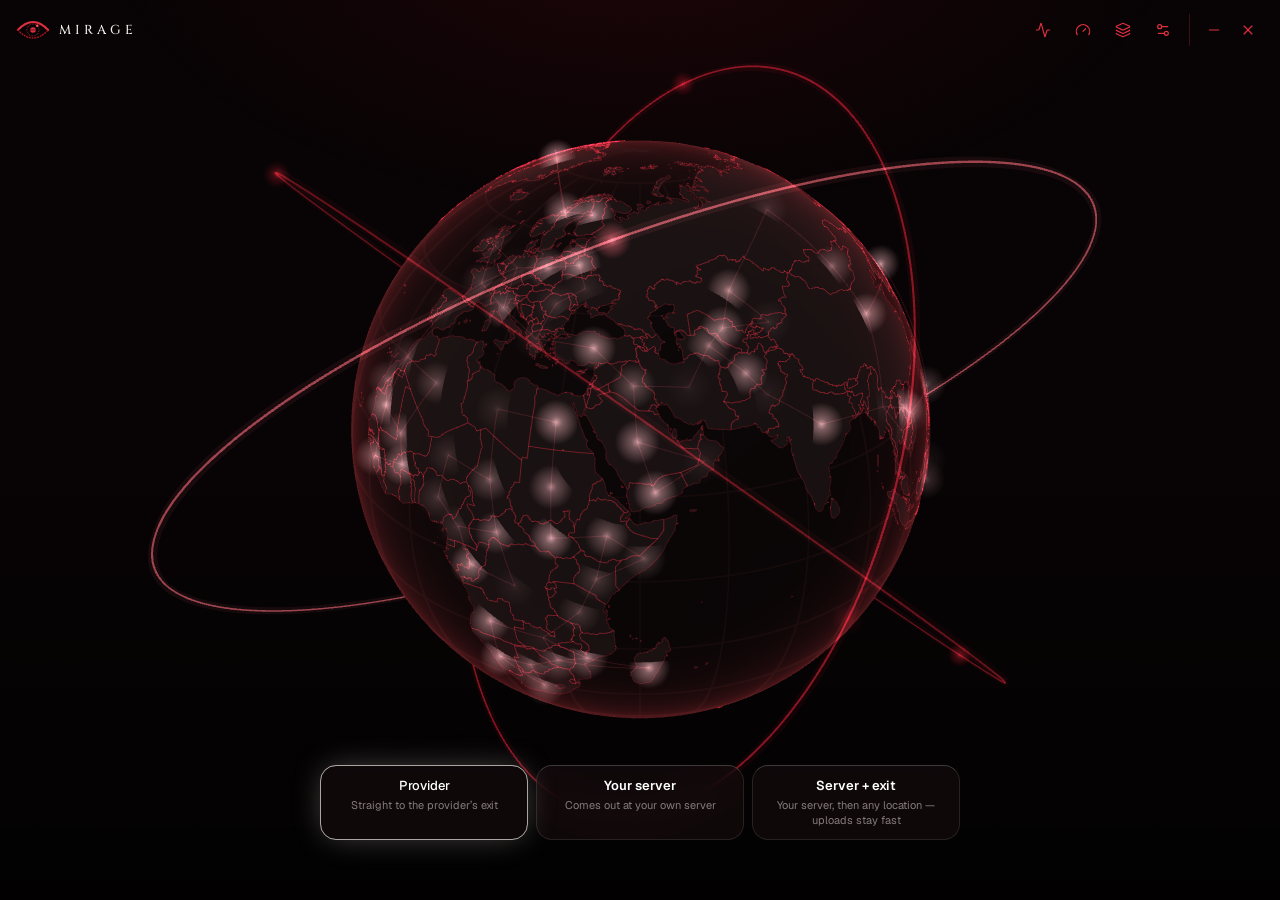
==== commit f6ba87e5: "Locations: the server picker redrawn to the user's design Title with totals, one taller search, All " ====
--- a/app/ui/index.html
+++ b/app/ui/index.html
@@ -10,6 +10,7 @@
 <title>Mirage</title>
 <link rel="stylesheet" href="app.css">
 <link rel="stylesheet" href="midnight.css">
+<link rel="stylesheet" href="locations.css">
 <link rel="stylesheet" href="intro.css">
 <link rel="stylesheet" href="configs.css">
 <script>
@@ -388,10 +389,11 @@
   </div>
 </main>
 
-<dialog class="sheet" id="picker">
-  <header class="sheet__top">
-    <span class="sheet__heading">
-      <span class="sheet__title">Server</span>
+<dialog class="sheet" id="picker" aria-labelledby="pickTitle">
+  <header class="sheet__top loc__top">
+    <span class="loc__head">
+      <span class="loc__title" id="pickTitle">Locations</span>
+      <span class="loc__totals" id="pickTotals"></span>
     </span>
     <!-- The way back to "no preference", now that the list has no row for it.
          Only there while something is picked. -->
@@ -406,30 +408,17 @@
            autocomplete="off" spellcheck="false" aria-label="Search a country or city">
     <kbd class="find__key" aria-hidden="true">/</kbd>
   </div>
-  <div class="reach" id="reach">
-    <div class="pair pair--sort" id="sortBy" role="tablist">
-      <button class="pair__opt" type="button" data-sort="windscribe" role="tab"
-              aria-selected="true" aria-label="Windscribe’s order" title="Windscribe’s order">
-        <svg class="ico" aria-hidden="true"><use href="#i-globe"/></svg><span>Order</span>
-      </button>
-      <button class="pair__opt" type="button" data-sort="ping" role="tab"
-              aria-selected="false" aria-label="Fastest first" title="Fastest first">
-        <svg class="ico" aria-hidden="true"><use href="#i-gauge"/></svg><span>Ping</span>
-      </button>
-      <button class="pair__opt" type="button" data-sort="load" role="tab"
-              aria-selected="false" aria-label="Emptiest first" title="Emptiest first">
-        <svg class="ico" aria-hidden="true"><use href="#i-layers"/></svg><span>Load</span>
-      </button>
-      <button class="pair__opt" type="button" data-sort="name" role="tab"
-              aria-selected="false" aria-label="By name" title="By name">
-        <svg class="ico" aria-hidden="true"><use href="#i-az"/></svg><span>A–Z</span>
-      </button>
-      <i class="pair__slide" aria-hidden="true"></i>
-    </div>
-    <button class="listhead listhead--pick" id="sourcePick" type="button"
-            aria-haspopup="dialog">
-      <span id="sourceName">All locations</span>
-      <svg class="listhead__chev ico ico--sm" aria-hidden="true"><use href="#i-chev-down"/></svg>
+  <!-- What to show (the pools: all, pinned, starred - the rest behind
+       More), and one button for the order, which steps Windscribe's ->
+       A-Z -> least busy. -->
+  <div class="reach loc__bar" id="reach">
+    <div class="loc__tabs" id="pickTabs" role="tablist" aria-label="What to show"></div>
+    <button class="loc__more" id="sourcePick" type="button" aria-haspopup="dialog"
+            title="Other sets of exits" hidden>
+      <span id="sourceName">&#x22EF;</span>
+    </button>
+    <button class="loc__sort" id="sortBy" type="button" title="Change the order">
+      <svg class="ico" aria-hidden="true"><use href="#i-az"/></svg><span id="sortWord">Order</span>
     </button>
 
     <i class="reach__bar" id="reachBar" aria-hidden="true"></i>
--- a/app/ui/app.css
+++ b/app/ui/app.css
@@ -6923,3 +6923,15 @@
 .irandirect:has(.toggle:disabled) { opacity: 0.45; cursor: default; }
 @media (max-width: 420px) { .irandirect__text i { display: none; } }
 
+
+/* A narrow window: the header's tools close up a little, so minimise and
+   close stay inside it with the speed button there too. */
+@media (max-width: 440px) {
+  .bar__tools { gap: 2px; }
+  .bar__tools > .icon { width: 30px; }
+  .bar__win { gap: 0; margin-left: 0; padding-left: 4px; }
+  .bar__win .icon { width: 30px; }
+}
+@media (max-width: 390px) {
+  .bar__tools > .icon, .bar__win .icon { width: 28px; }
+}
--- a/app/ui/locations.css
+++ b/app/ui/locations.css
@@ -0,0 +1,162 @@
+/* ===================================================================
+   Locations: the server picker, as the user's drawing has it.
+   The title and its totals on the left, one taller search field, the
+   pools as tabs with counts and one sort button, a caption for the order,
+   Fastest available first, then one card a country: a quiet flag fading
+   to the right, the name, the provider marks and counts under it, the
+   test and a + on the right. Opened, its cities, and a city's servers,
+   inside the card. Mirage's red where the drawing had teal.
+
+   Loaded after midnight.css, scoped to #picker, so the rest of the app is
+   untouched. Motion is transform and opacity only.
+   =================================================================== */
+
+#picker .loc__top { justify-content: flex-start; gap: 8px; }
+.loc__head { display: flex; align-items: baseline; gap: 10px; margin-right: auto; min-width: 0; }
+.loc__title { font-size: 21px; font-weight: 700; letter-spacing: -0.01em; color: var(--text); }
+.loc__totals { font-size: 12px; color: var(--text-3); white-space: nowrap; font-variant-numeric: tabular-nums; }
+
+#picker .find {
+  height: 46px; border-radius: 12px; background: var(--surface);
+  box-shadow: inset 0 0 0 1px var(--stroke);
+}
+#picker .find:focus-within { box-shadow: inset 0 0 0 1.5px var(--accent-mid); }
+#picker .find__lens { color: #e0303f; }
+
+.loc__bar {
+  display: flex; flex-wrap: nowrap; align-items: center; gap: 6px;
+  margin: 10px 16px 0; position: relative;
+  border-bottom: 1px solid var(--stroke);
+}
+.loc__tabs { display: flex; align-items: stretch; gap: 12px; margin-right: auto; min-width: 0; overflow: hidden; }
+.loc__tab {
+  position: relative; display: inline-flex; align-items: center; gap: 7px;
+  height: 38px; padding: 0 1px; font-size: 13.5px; font-weight: 600; color: var(--text-2);
+  white-space: nowrap;
+}
+.loc__tab:hover { color: var(--text); }
+.loc__tab[aria-selected='true'] { color: var(--text); }
+.loc__tab[aria-selected='true']::after {
+  content: ''; position: absolute; left: 0; right: 0; bottom: -1px; height: 2px;
+  border-radius: 2px; background: #e0303f;
+}
+.loc__n {
+  min-width: 20px; padding: 1px 6px; border-radius: 999px; text-align: center;
+  font-size: 11px; font-weight: 600; color: var(--text-3); background: rgb(var(--wash) / 0.07);
+  font-variant-numeric: tabular-nums;
+}
+.loc__tab[aria-selected='true'] .loc__n { color: #ff8a95; background: rgba(224, 48, 63, 0.16); }
+.loc__more, .loc__sort {
+  display: inline-flex; align-items: center; gap: 6px; height: 30px; padding: 0 10px;
+  margin-bottom: 4px; border-radius: 9px; font-size: 12.5px; font-weight: 600;
+  color: var(--text); box-shadow: inset 0 0 0 1px var(--stroke); white-space: nowrap;
+}
+.loc__more[hidden] { display: none; }
+.loc__more { color: var(--text-2); padding: 0 9px; font-size: 15px; letter-spacing: 0.04em; }
+.loc__more[data-narrow='1'] { color: #ff8a95; box-shadow: inset 0 0 0 1px rgba(224, 48, 63, 0.5); }
+.loc__sort .ico { width: 14px; height: 14px; color: #e0303f; }
+.loc__more:hover, .loc__sort:hover { background: rgb(var(--wash) / 0.06); }
+
+#picker .reach__line { margin: 6px 16px 0; }
+#picker .reach__said { font-size: 12px; color: #ff8a95; }
+#picker .reach__said:empty { display: none; }
+
+.loc__cap {
+  margin: 12px 4px 6px; font-size: 11px; font-weight: 600; letter-spacing: 0.08em;
+  text-transform: uppercase; color: var(--text-3);
+}
+
+/* the cards */
+#picker .grp__in { display: grid; gap: 6px; }
+#picker .grp__in > .group, #picker .group {
+  border: 0; border-radius: 14px; overflow: hidden; background: var(--surface);
+  box-shadow: inset 0 0 0 1px rgb(var(--wash) / 0.05);
+}
+#picker .group--fast { margin-bottom: 2px; }
+#picker .group.is-open, #picker .group.is-in {
+  box-shadow: inset 0 0 0 1px rgba(224, 48, 63, 0.55);
+}
+#picker .row.is-picked::before,
+#picker .group.is-in:not(.is-open) > .row::before { display: none; }
+
+/* a country: the flag a strip down the left, fading into the card */
+#picker .row:not(.row--city):not(.row--fast) {
+  grid-template-columns: 74px minmax(0, 1fr) auto auto;
+  min-height: 60px; padding: 0 6px 0 0; column-gap: 12px; border-radius: 0;
+}
+#picker .row:not(.row--city):not(.row--fast) .flag {
+  align-self: stretch; width: 74px; height: auto; border-radius: 0;
+  background-image: var(--flag); background-size: cover; background-position: center;
+  box-shadow: none; opacity: 0.9;
+  -webkit-mask-image: linear-gradient(90deg, #000 30%, transparent);
+  mask-image: linear-gradient(90deg, #000 30%, transparent);
+}
+#picker .row .flag::after { display: none; }
+#picker .row__name { font-size: 14.5px; font-weight: 600; }
+#picker .row__meta { display: flex; align-items: center; gap: 6px; font-size: 12px; color: var(--text-3); }
+#picker .row__count[data-blocked='1'] { color: var(--fail); }
+#picker .row__count[data-blocked='1']::before, #picker .row__count[data-testing='1']::before {
+  content: ''; display: inline-block; width: 6px; height: 6px; margin-right: 6px;
+  border-radius: 50%; background: currentColor; vertical-align: 1px;
+}
+#picker .row__count[data-testing='1'] { color: #ff8a95; }
+#picker .row:hover, #picker .row.is-cursor { background: rgb(var(--wash) / 0.035); }
+
+/* the test is always there, as in the drawing */
+#picker .row:not(:hover):not(.is-cursor) .rowtest { display: inline-grid; }
+#picker .rail { background: none; box-shadow: none; gap: 2px; }
+
+/* + that folds into - */
+.expand__h, .expand__v {
+  fill: none; stroke: currentColor; stroke-width: 2; stroke-linecap: round;
+  transform-box: fill-box; transform-origin: center;
+  transition: transform 200ms ease-out;
+}
+.expand[data-on='true'] .expand__v { transform: scaleY(0); }
+#picker .expand[data-on='true'] { color: #ff8a95; }
+@media (prefers-reduced-motion: reduce) { .expand__h, .expand__v { transition: none; } }
+
+/* Fastest available */
+#picker .group--fast {
+  box-shadow: inset 0 0 0 1px rgba(224, 48, 63, 0.5);
+  background: linear-gradient(100deg, rgba(224, 48, 63, 0.16), rgba(224, 48, 63, 0.03) 60%), var(--surface);
+}
+#picker .row--fast {
+  grid-template-columns: 36px minmax(0, 1fr); min-height: 60px; padding: 0 14px;
+  column-gap: 14px;
+}
+.fast__mark {
+  display: grid; place-items: center; width: 36px; height: 36px; border-radius: 10px;
+  color: #ff8a95; background: rgba(224, 48, 63, 0.16);
+}
+.fast__mark .ico { width: 17px; height: 17px; }
+
+/* inside a card: its cities, then a city's servers */
+#picker .group__in {
+  margin: 0; border-left: 0; border-top: 1px solid var(--stroke);
+  padding: 2px 0 6px; background: none;
+}
+#picker .row--city { background: none; border-radius: 0; box-shadow: none; }
+#picker .row--city .mark { display: none; }
+#picker .row--city {
+  grid-template-columns: minmax(0, 1fr) auto auto;
+  min-height: 52px; padding: 4px 6px 4px 36px; position: relative;
+}
+#picker .row--city::after {
+  content: ''; position: absolute; left: 18px; top: 50%; width: 6px; height: 6px;
+  margin-top: -3px; border-radius: 50%; background: var(--text-3);
+}
+#picker .row--city .row__ping { font-weight: 600; }
+#picker .exits { display: grid; gap: 4px; padding: 2px 8px 8px 30px; }
+#picker .exit { border-radius: 9px; background: rgb(var(--wash) / 0.04); min-height: 36px; }
+#picker .exit .exit__meta { display: none; }
+#picker .exit[data-state='blocked'] { opacity: 0.55; }
+#picker .exit .star { margin-left: 2px; }
+
+/* #reach sets its own wrap; one line here. */
+#picker #reach.loc__bar { flex-wrap: nowrap; padding: 0; }
+@media (max-width: 400px) {
+  .loc__tabs { gap: 10px; }
+  .loc__tab { font-size: 13px; gap: 6px; }
+  .loc__more, .loc__sort { padding: 0 8px; }
+}
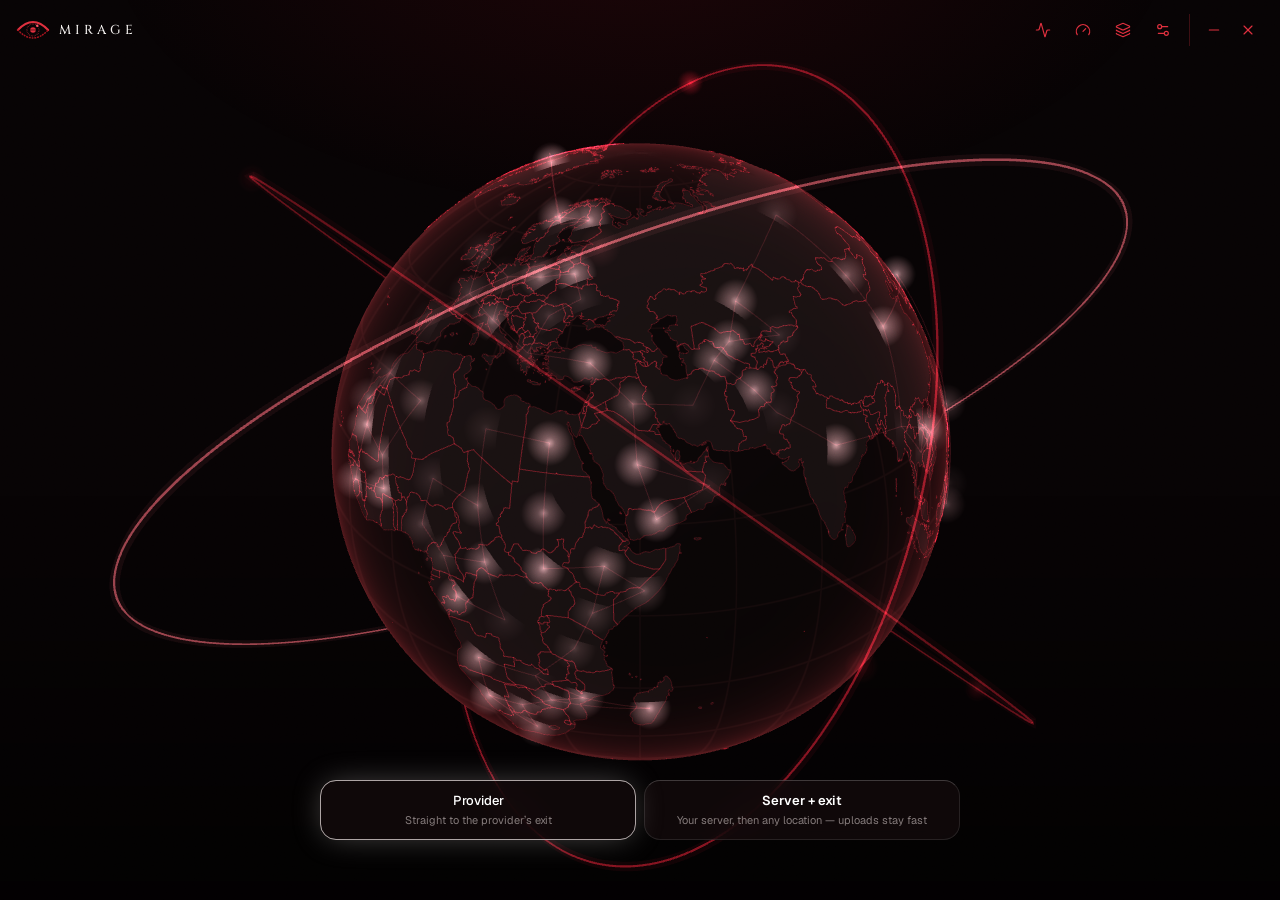
==== commit 50f3c558: "Home: the place as one line over the globe, the address before and after, the speed and what has mov" ====
--- a/app/ui/index.html
+++ b/app/ui/index.html
@@ -11,6 +11,7 @@
 <link rel="stylesheet" href="app.css">
 <link rel="stylesheet" href="midnight.css">
 <link rel="stylesheet" href="locations.css">
+<link rel="stylesheet" href="home.css">
 <link rel="stylesheet" href="intro.css">
 <link rel="stylesheet" href="configs.css">
 <script>
@@ -302,6 +303,11 @@
         </span>
         <svg class="ico where__chev" aria-hidden="true"><use href="#i-chev-right"/></svg>
       </button>
+      <!-- Under the place, two quiet lines and no box, so the globe stays in
+           view: the address before and after (or yours, while nothing is up),
+           and the speed with what has moved since connecting. -->
+      <p class="homeline mono" id="homeIps"></p>
+      <p class="homeline homeline--flux mono" id="homeFlux" hidden></p>
       <div class="details" id="details" hidden>
         <dl class="details__grid">
           <dt>In</dt><dd class="mono" id="detIn">—</dd>
@@ -345,12 +351,6 @@
                   aria-selected="true" tabindex="-1">
                 <span class="dd__name">Provider</span>
                 <span class="dd__hint">Straight to the provider’s exit</span>
-                <svg class="ico dd__check" aria-hidden="true"><use href="#i-check"/></svg>
-              </li>
-              <li class="dd__opt" role="option" data-way="single"
-                  aria-selected="false" tabindex="-1">
-                <span class="dd__name">Your server</span>
-                <span class="dd__hint">Comes out at your own server</span>
                 <svg class="ico dd__check" aria-hidden="true"><use href="#i-check"/></svg>
               </li>
               <li class="dd__opt" role="option" data-way="multi"
--- a/app/ui/home.css
+++ b/app/ui/home.css
@@ -0,0 +1,68 @@
+/* ===================================================================
+   The home's foot, minimal: no box over the globe. The place is one
+   line (a small flag, the name, a chevron that opens Locations), and
+   under it two quiet lines: the address before and after, and the speed
+   with what has moved since connecting. Loaded after midnight.css.
+   =================================================================== */
+
+.hero__foot { display: flex; flex-direction: column; align-items: center; gap: 4px; }
+
+.hero__foot .where {
+  width: auto;
+  min-height: 0;
+  max-width: 100%;
+  gap: 8px;
+  padding: 4px 8px;
+  border: 0;
+  border-radius: 10px;
+  background: none;
+  backdrop-filter: none;
+  box-shadow: none;
+  justify-content: center;
+}
+.hero__foot .where:hover:not(:disabled) { background: rgb(var(--wash) / 0.06); }
+
+/* the flag: a small rectangle beside the name, not a bead */
+.hero__foot .where__flag {
+  width: 20px;
+  height: 14px;
+  border-radius: 3px;
+  box-shadow: inset 0 0 0 1px rgb(var(--wash) / 0.14);
+}
+.hero__foot .where__flag::after { display: none; }
+.hero__foot .where__globe { width: 14px; height: 14px; }
+
+.hero__foot .where__text { flex: 0 1 auto; }
+.hero__foot .where__label { font-size: 16px; line-height: 22px; font-weight: 600; }
+/* its address moved to the line below */
+.hero__foot .where__sub { display: none; }
+.hero__foot .where__chev { width: 15px; height: 15px; color: var(--text-3); }
+
+.homeline {
+  margin: 0;
+  display: flex;
+  align-items: center;
+  justify-content: center;
+  flex-wrap: wrap;
+  gap: 4px 10px;
+  max-width: 100%;
+  font-size: 12.5px;
+  line-height: 18px;
+  color: var(--text-3);
+  font-variant-numeric: tabular-nums;
+  text-align: center;
+}
+.homeline[hidden] { display: none; }
+.homeline:empty { display: none; }
+.homeline__now { color: var(--text); }
+.homeline__was { color: var(--text-3); }
+.homeline__to {
+  width: 12px; height: 12px; flex: none;
+  fill: none; stroke: #e0303f; stroke-width: 2; stroke-linecap: round; stroke-linejoin: round;
+}
+.homeline b { font-weight: 500; color: var(--text); }
+.homeline--flux { font-size: 12px; }
+.homeline__rule { width: 1px; height: 10px; background: rgb(var(--wash) / 0.16); }
+
+/* Read over the globe's glow: a soft dark halo under the text, not a box. */
+.hero__foot .where__label, .homeline { text-shadow: 0 1px 2px rgba(0, 0, 0, 0.9), 0 0 12px rgba(0, 0, 0, 0.75); }
